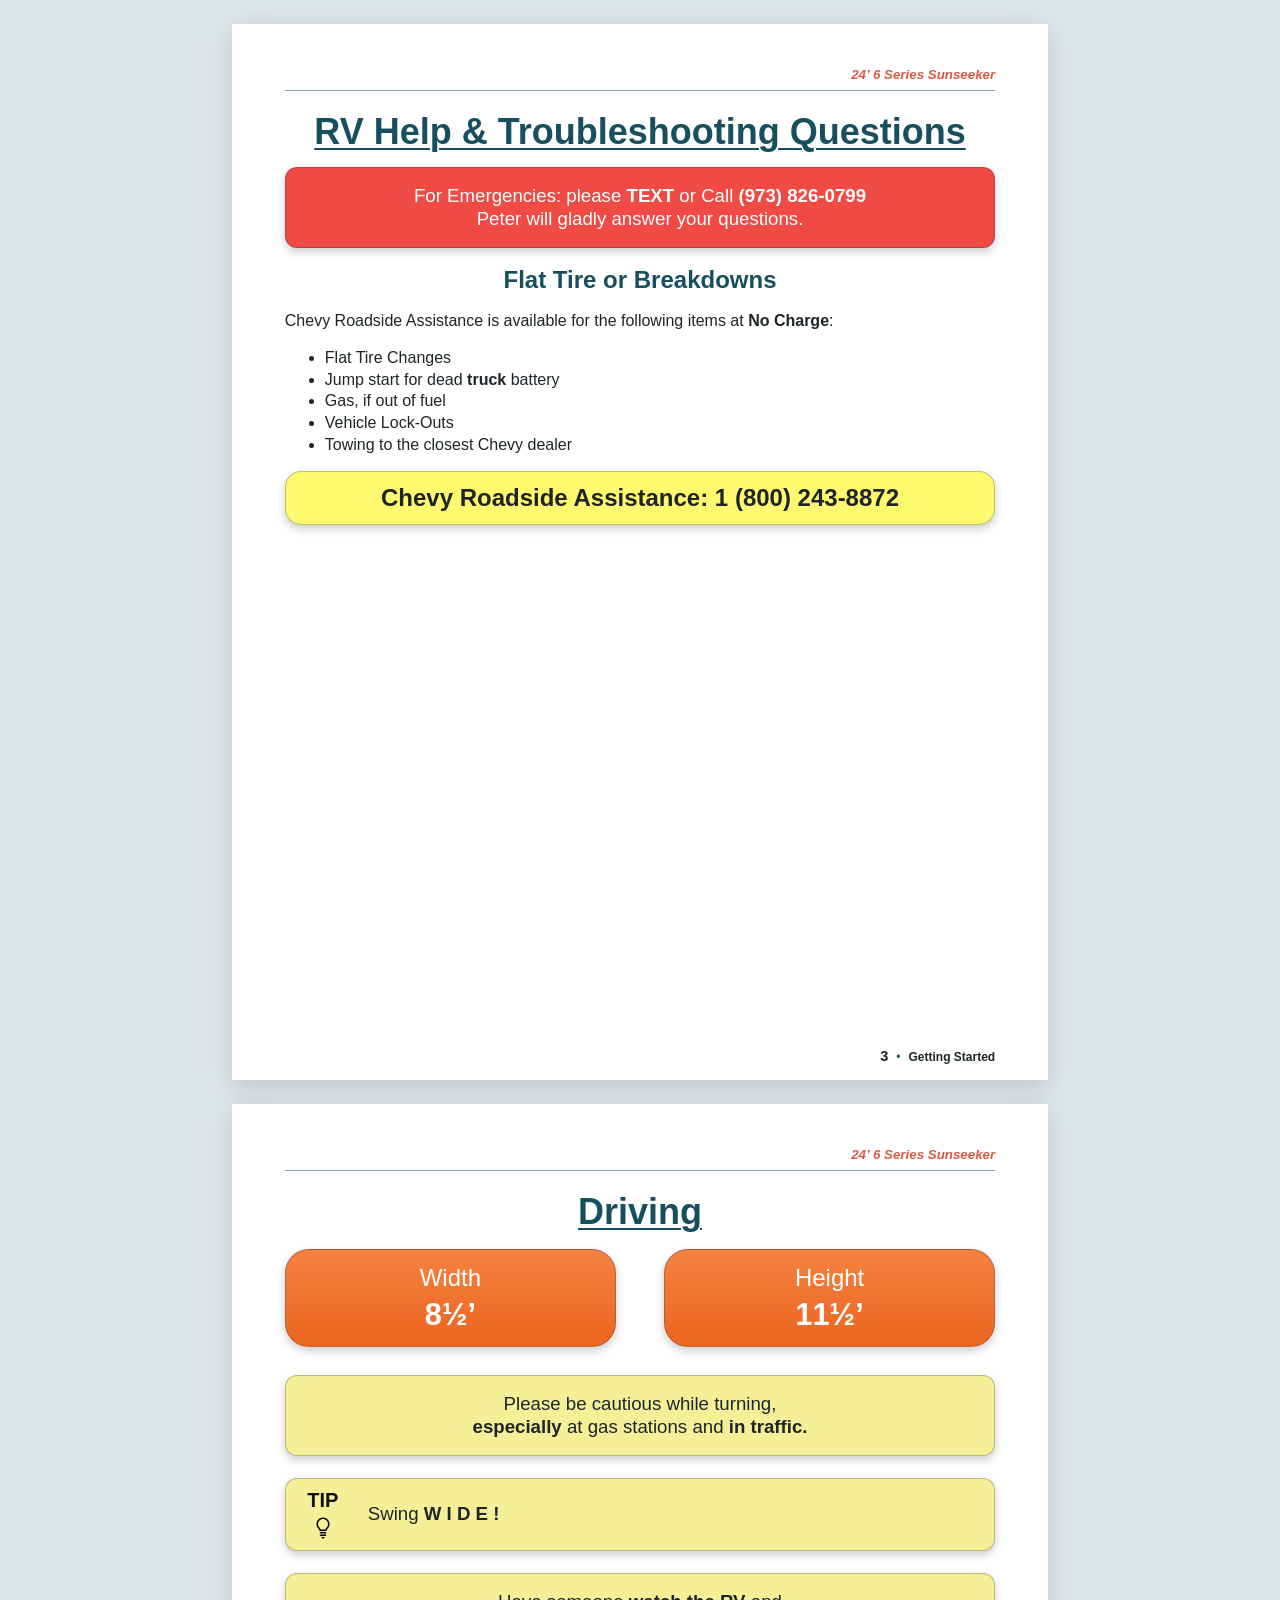
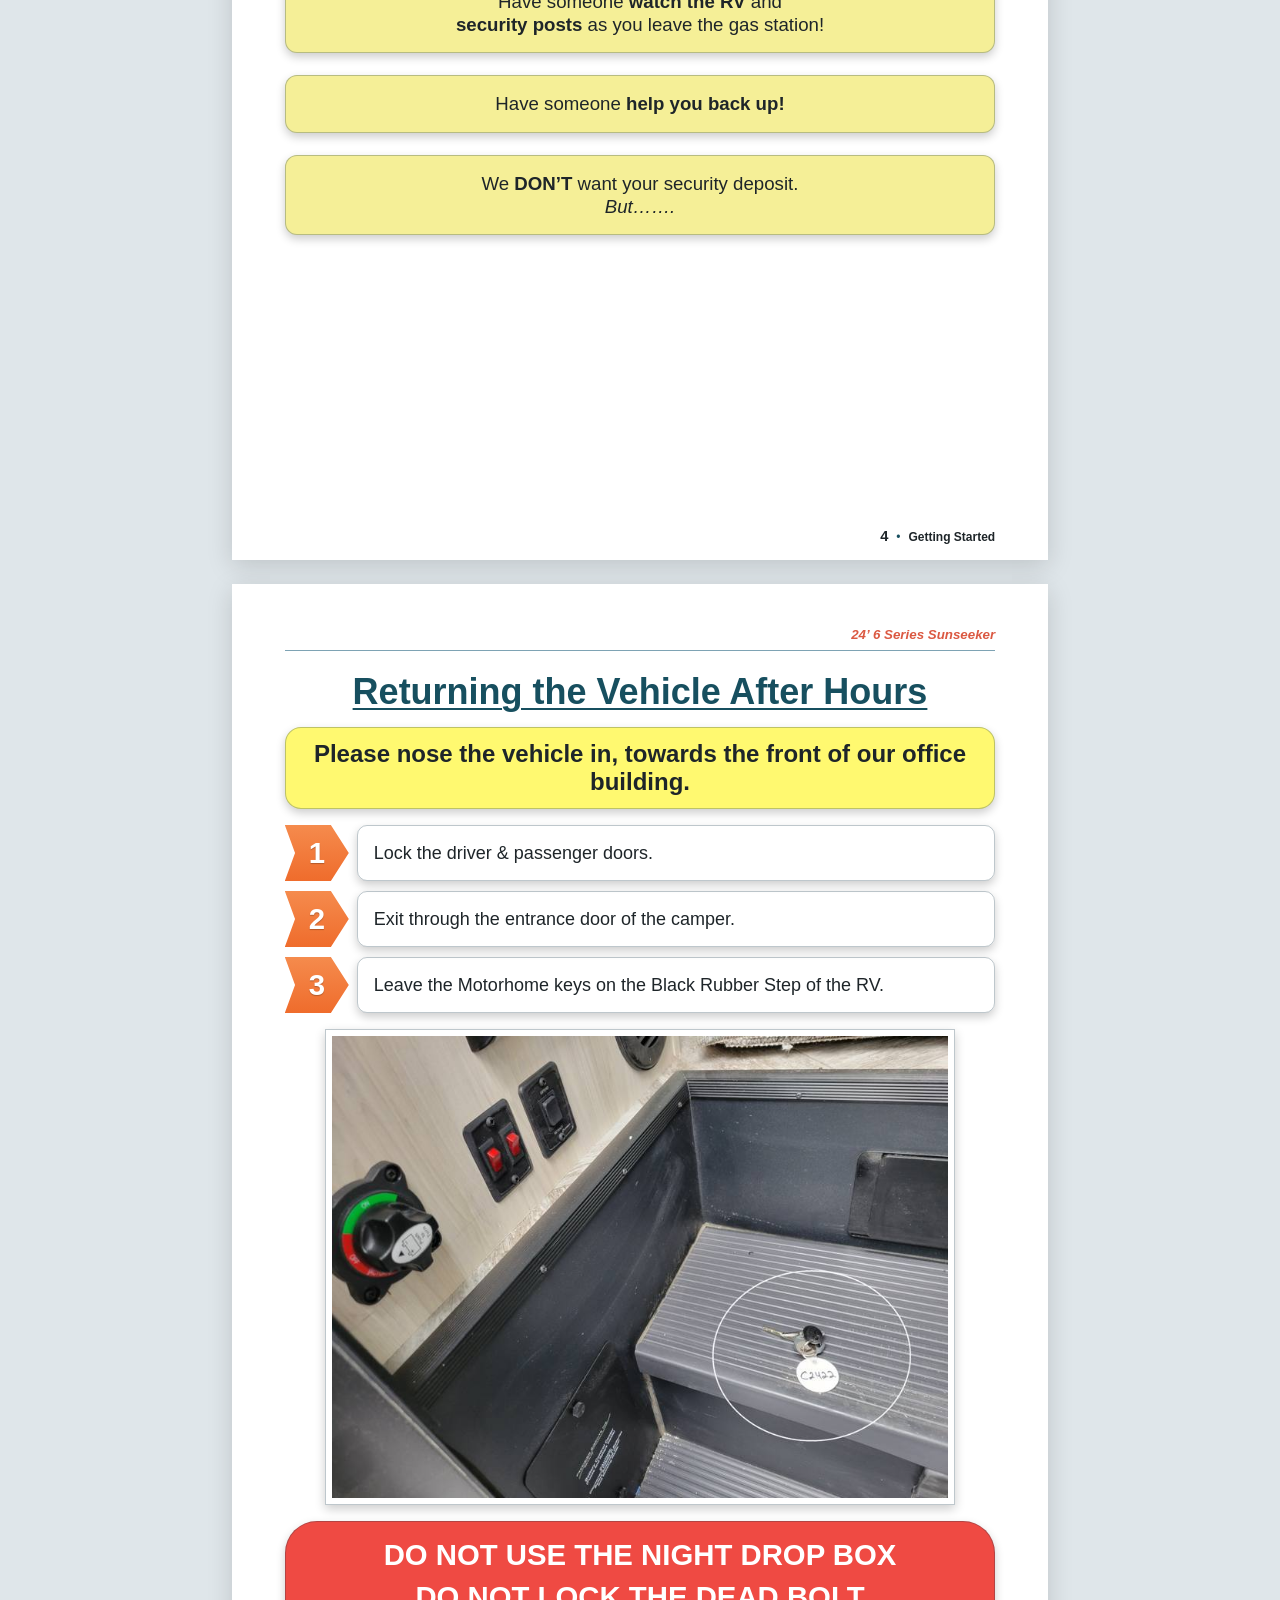
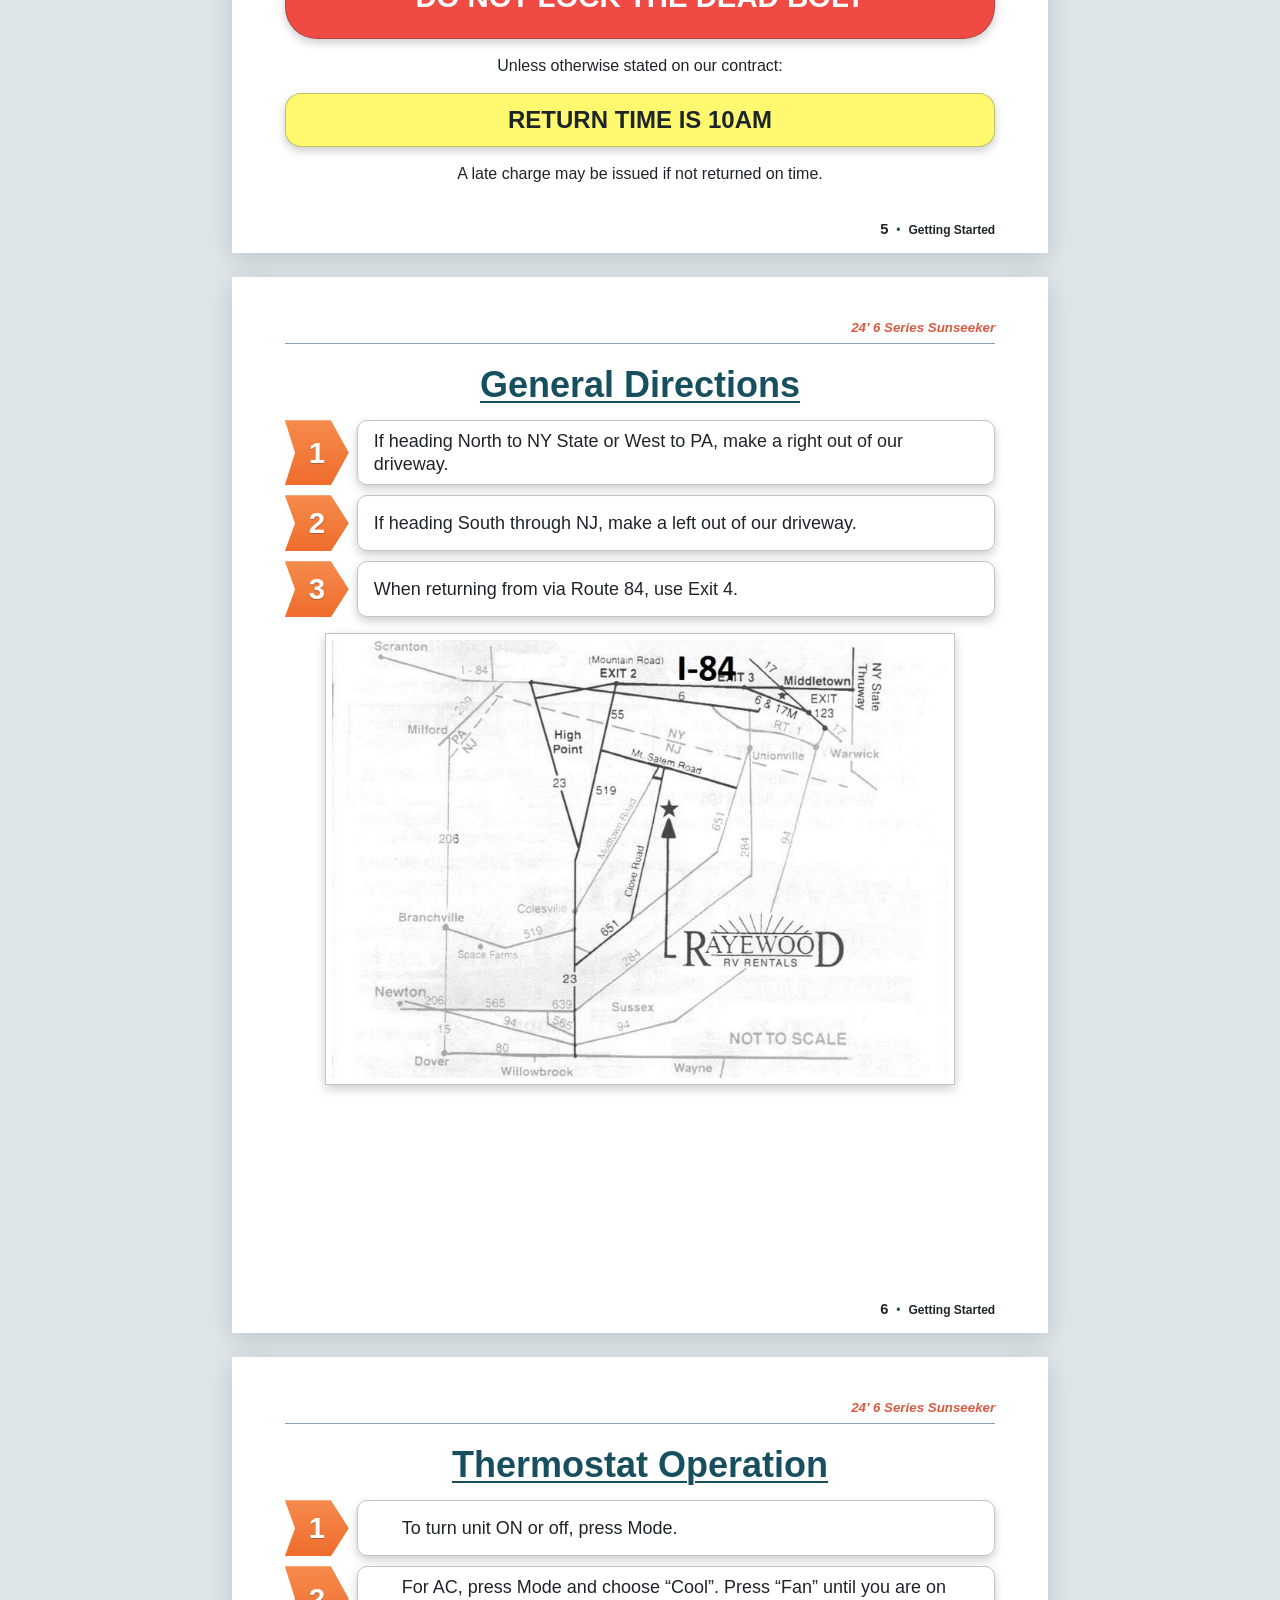
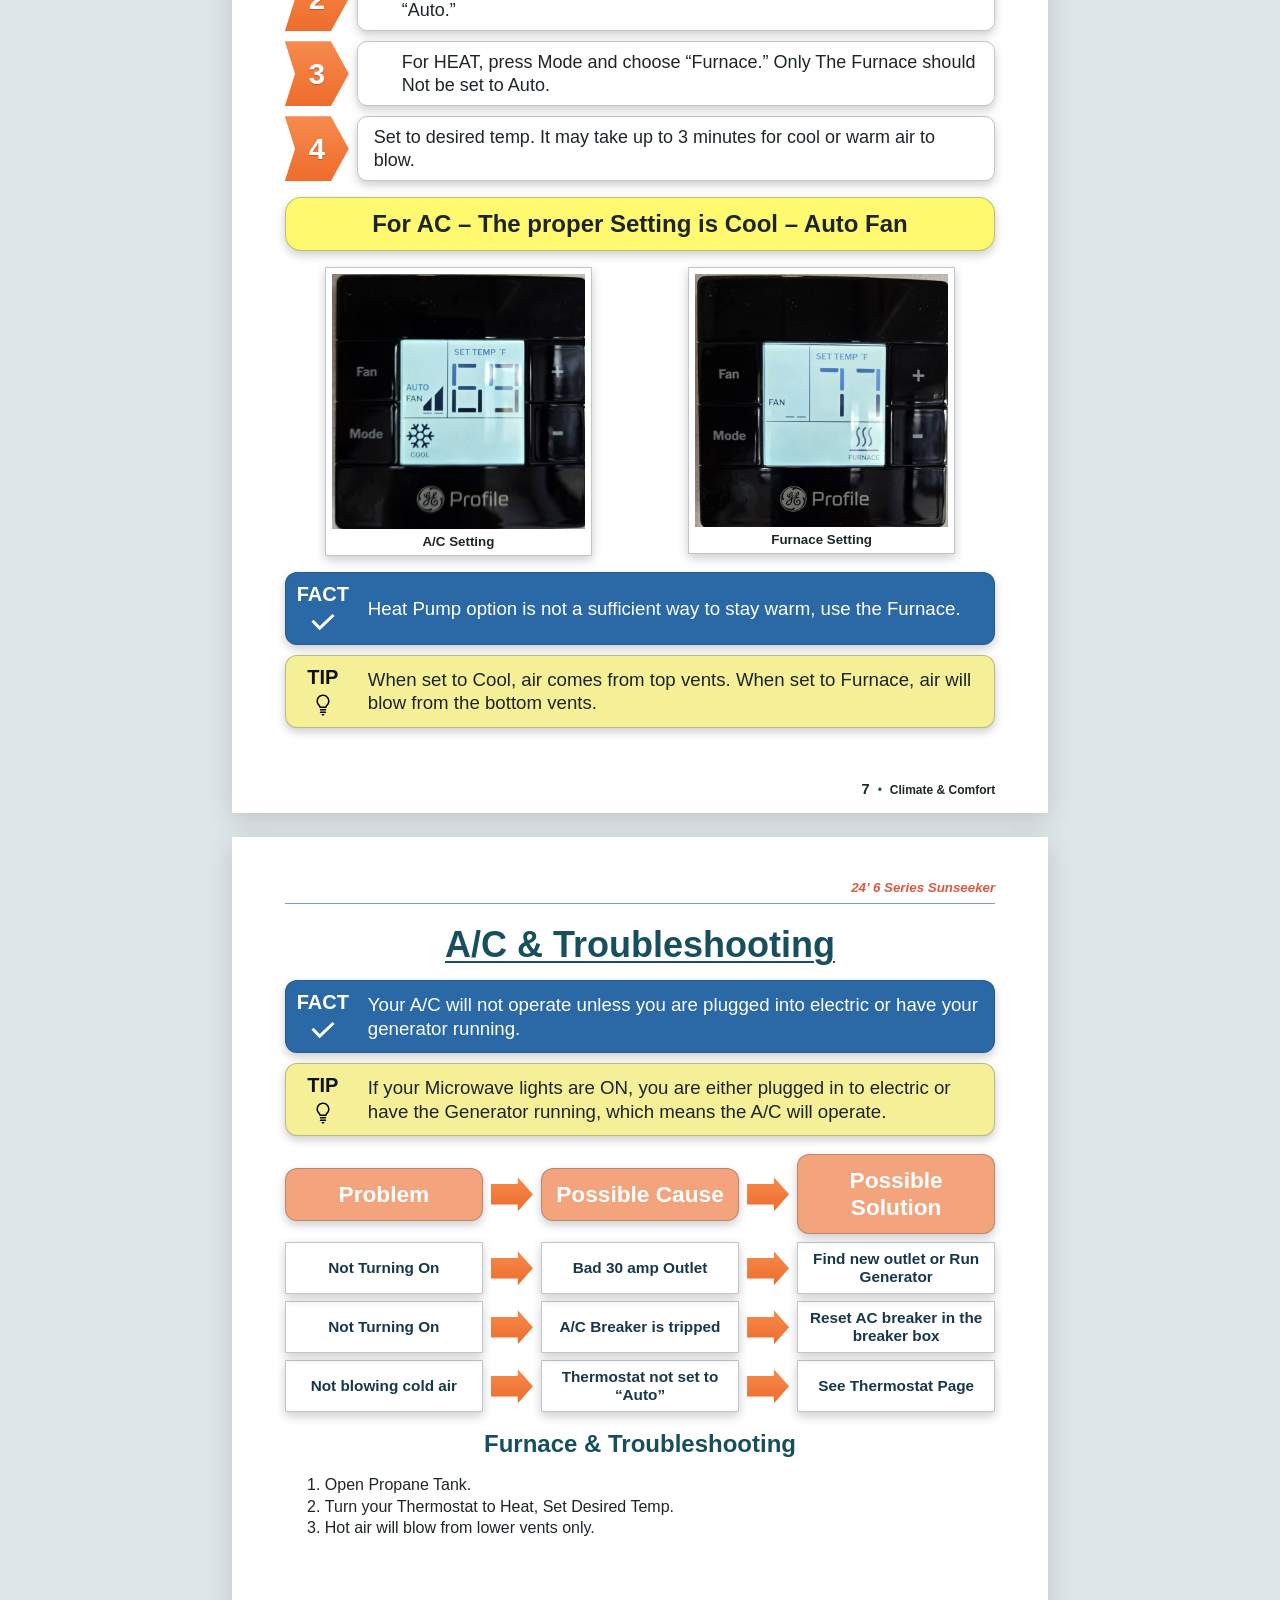
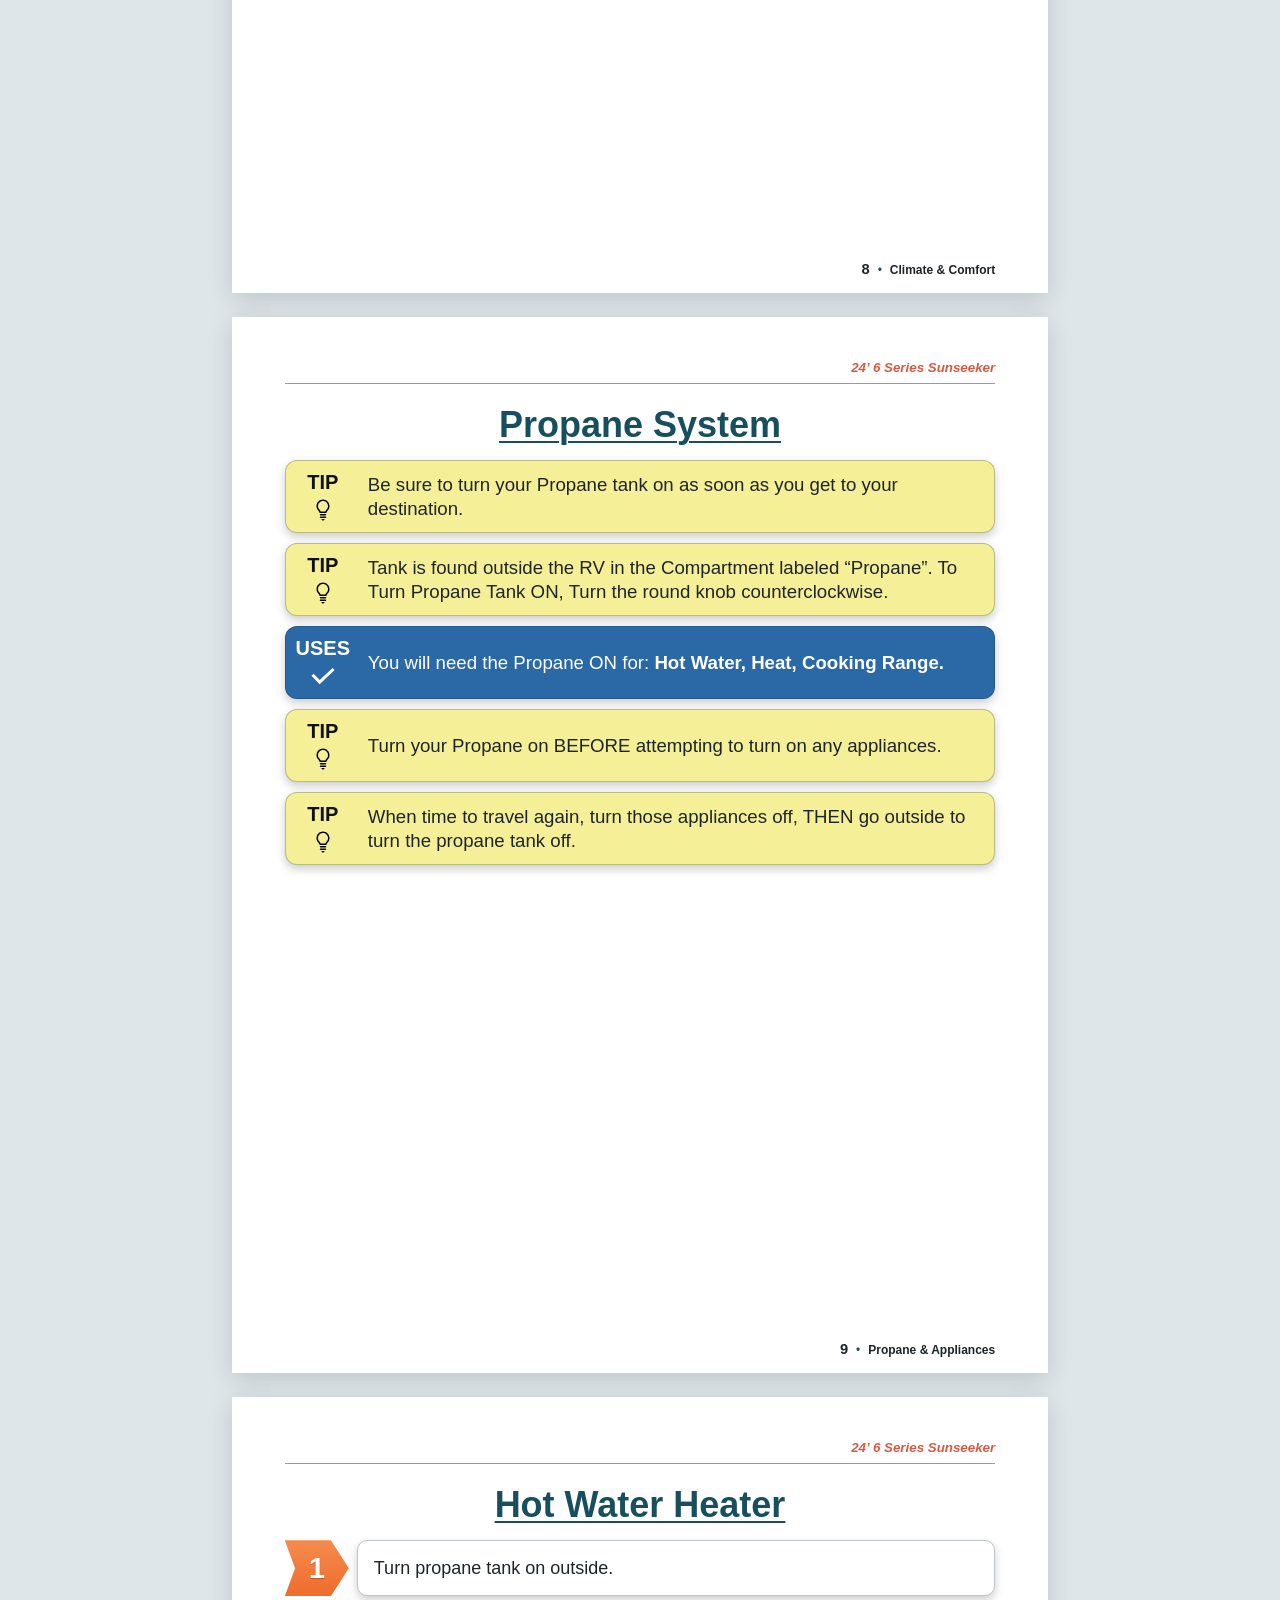
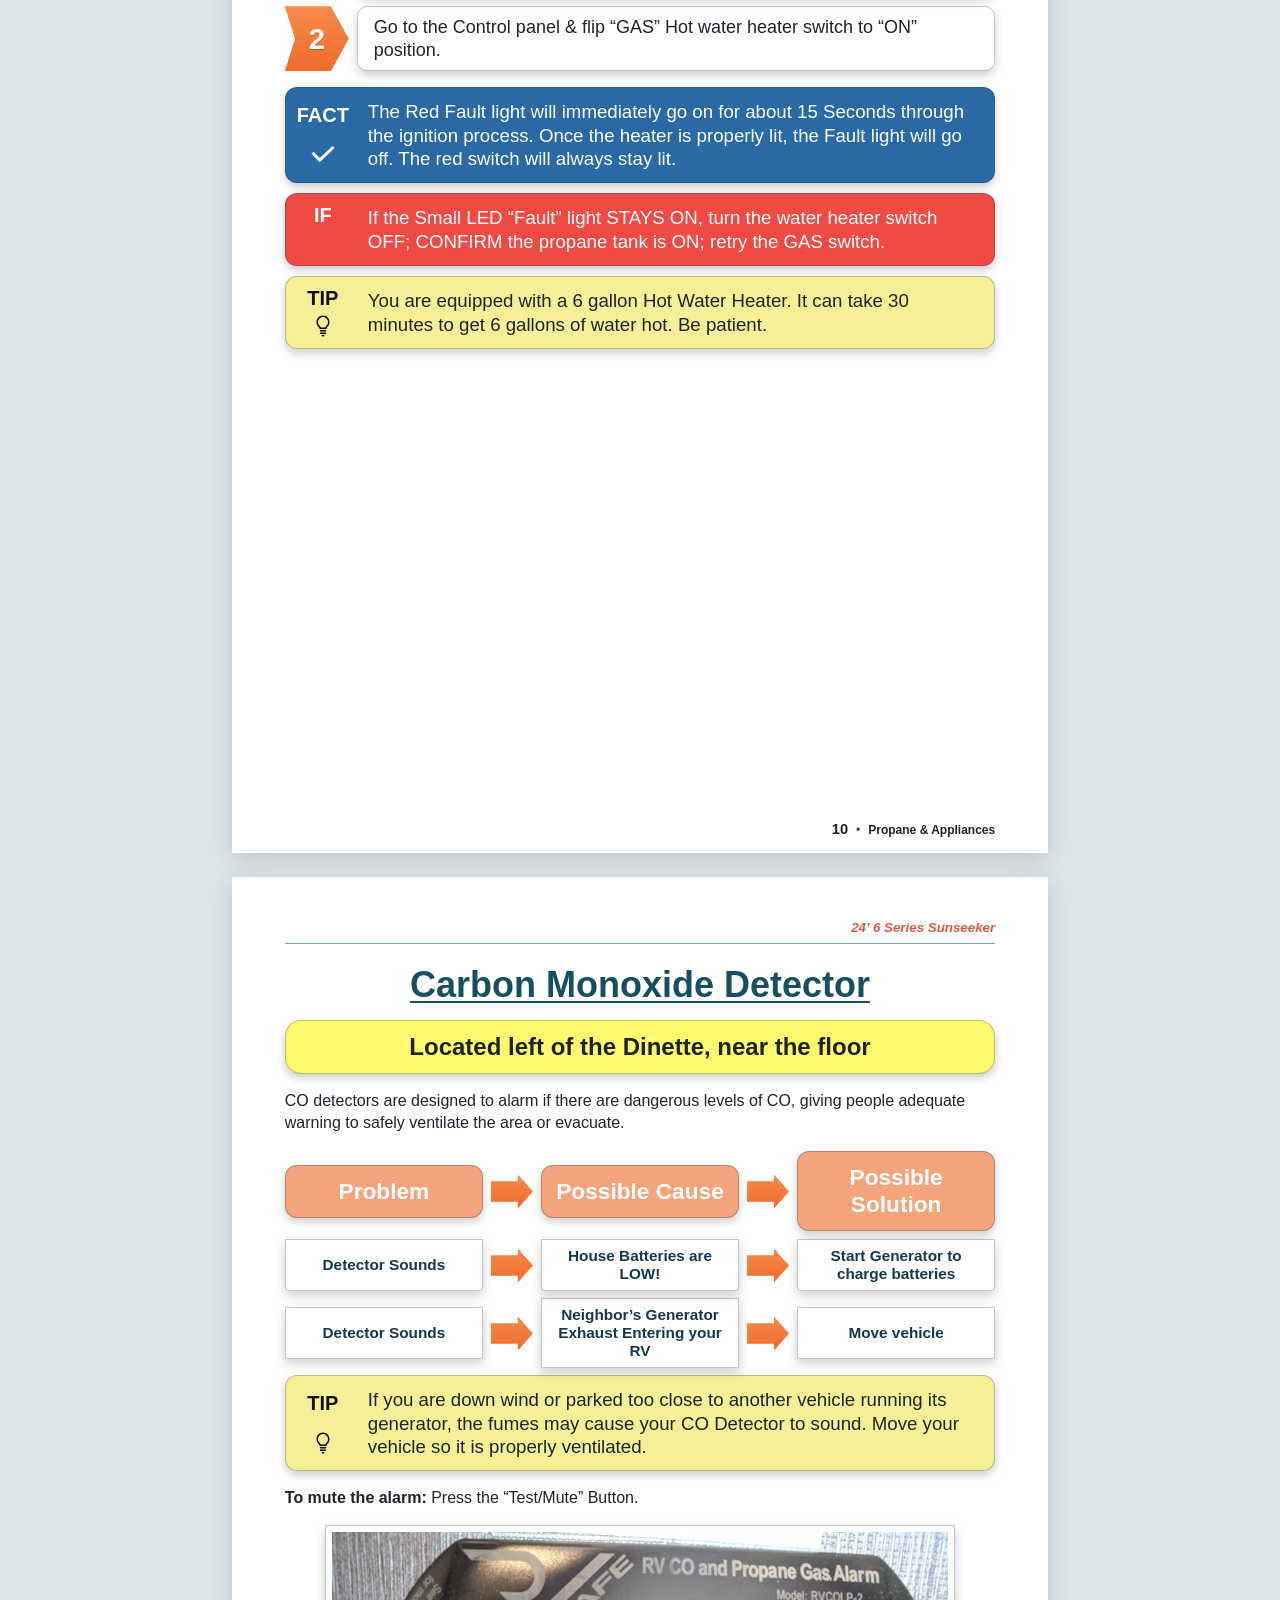
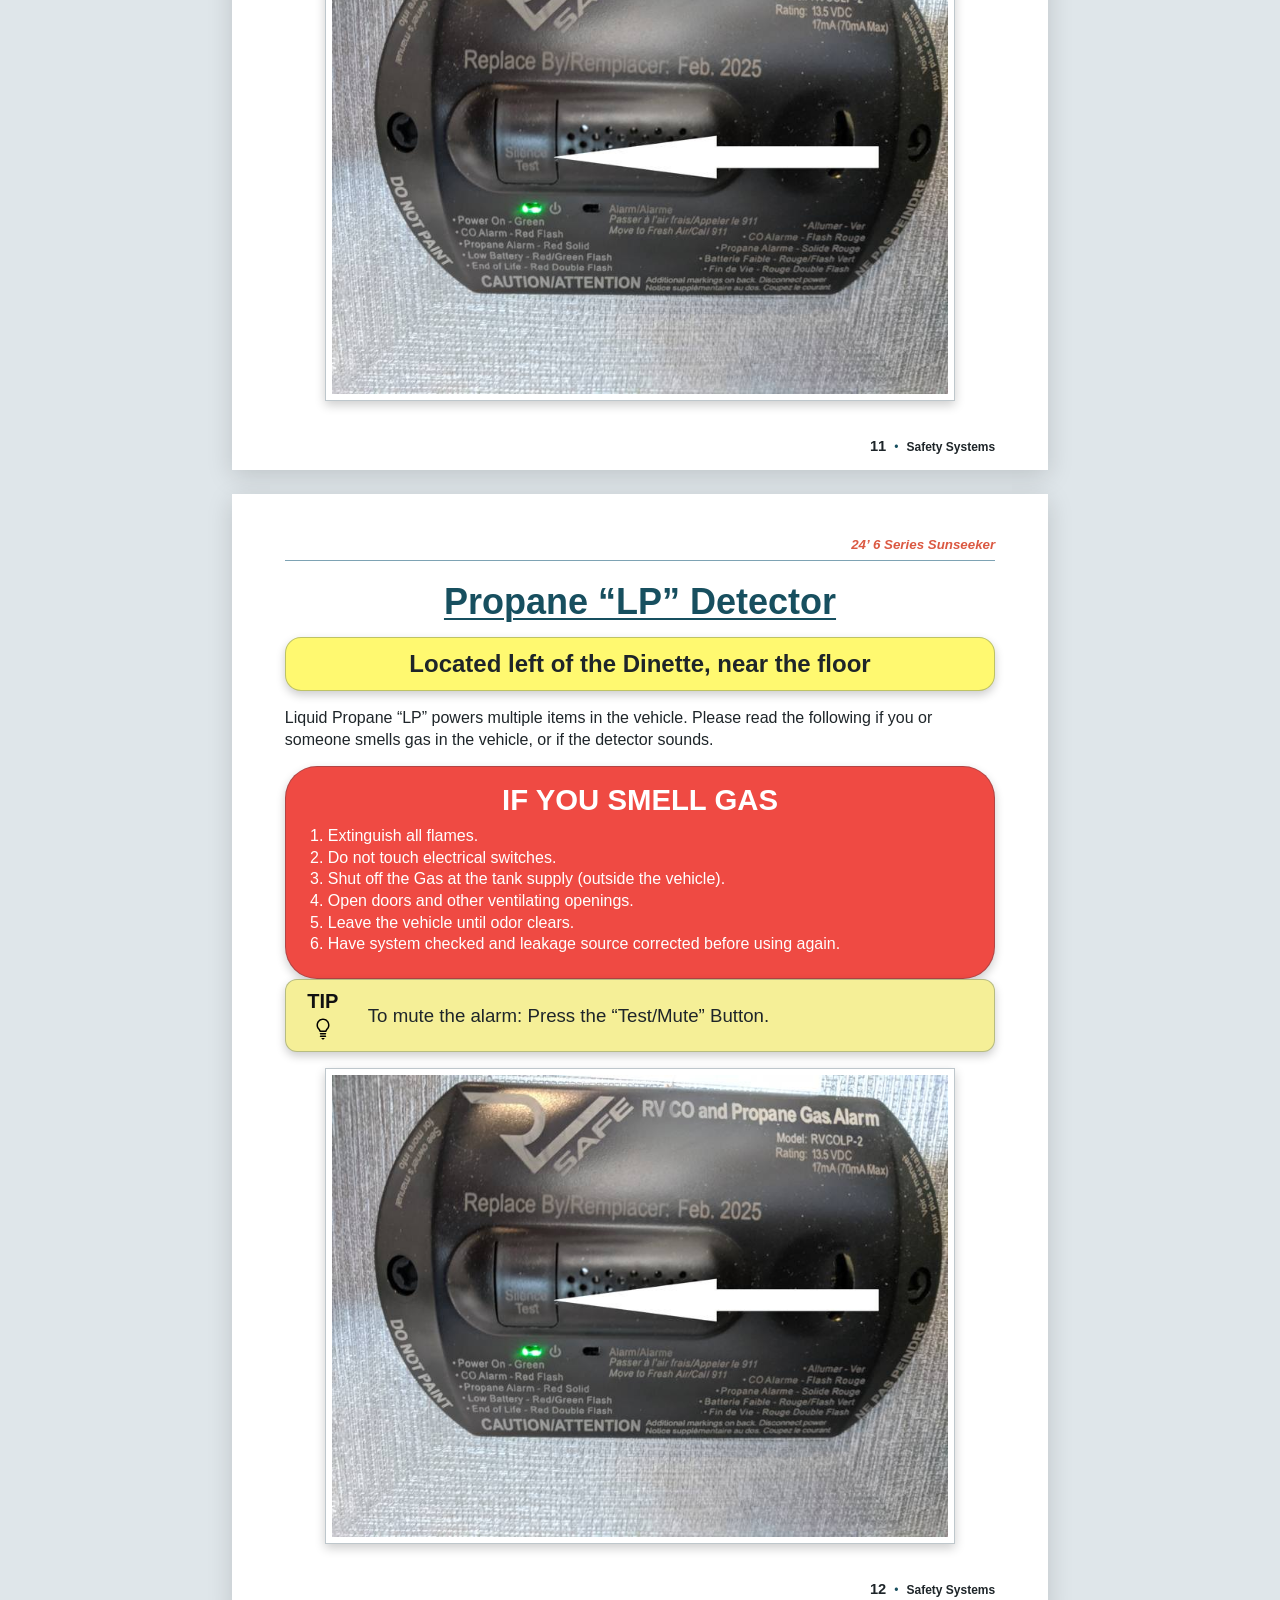
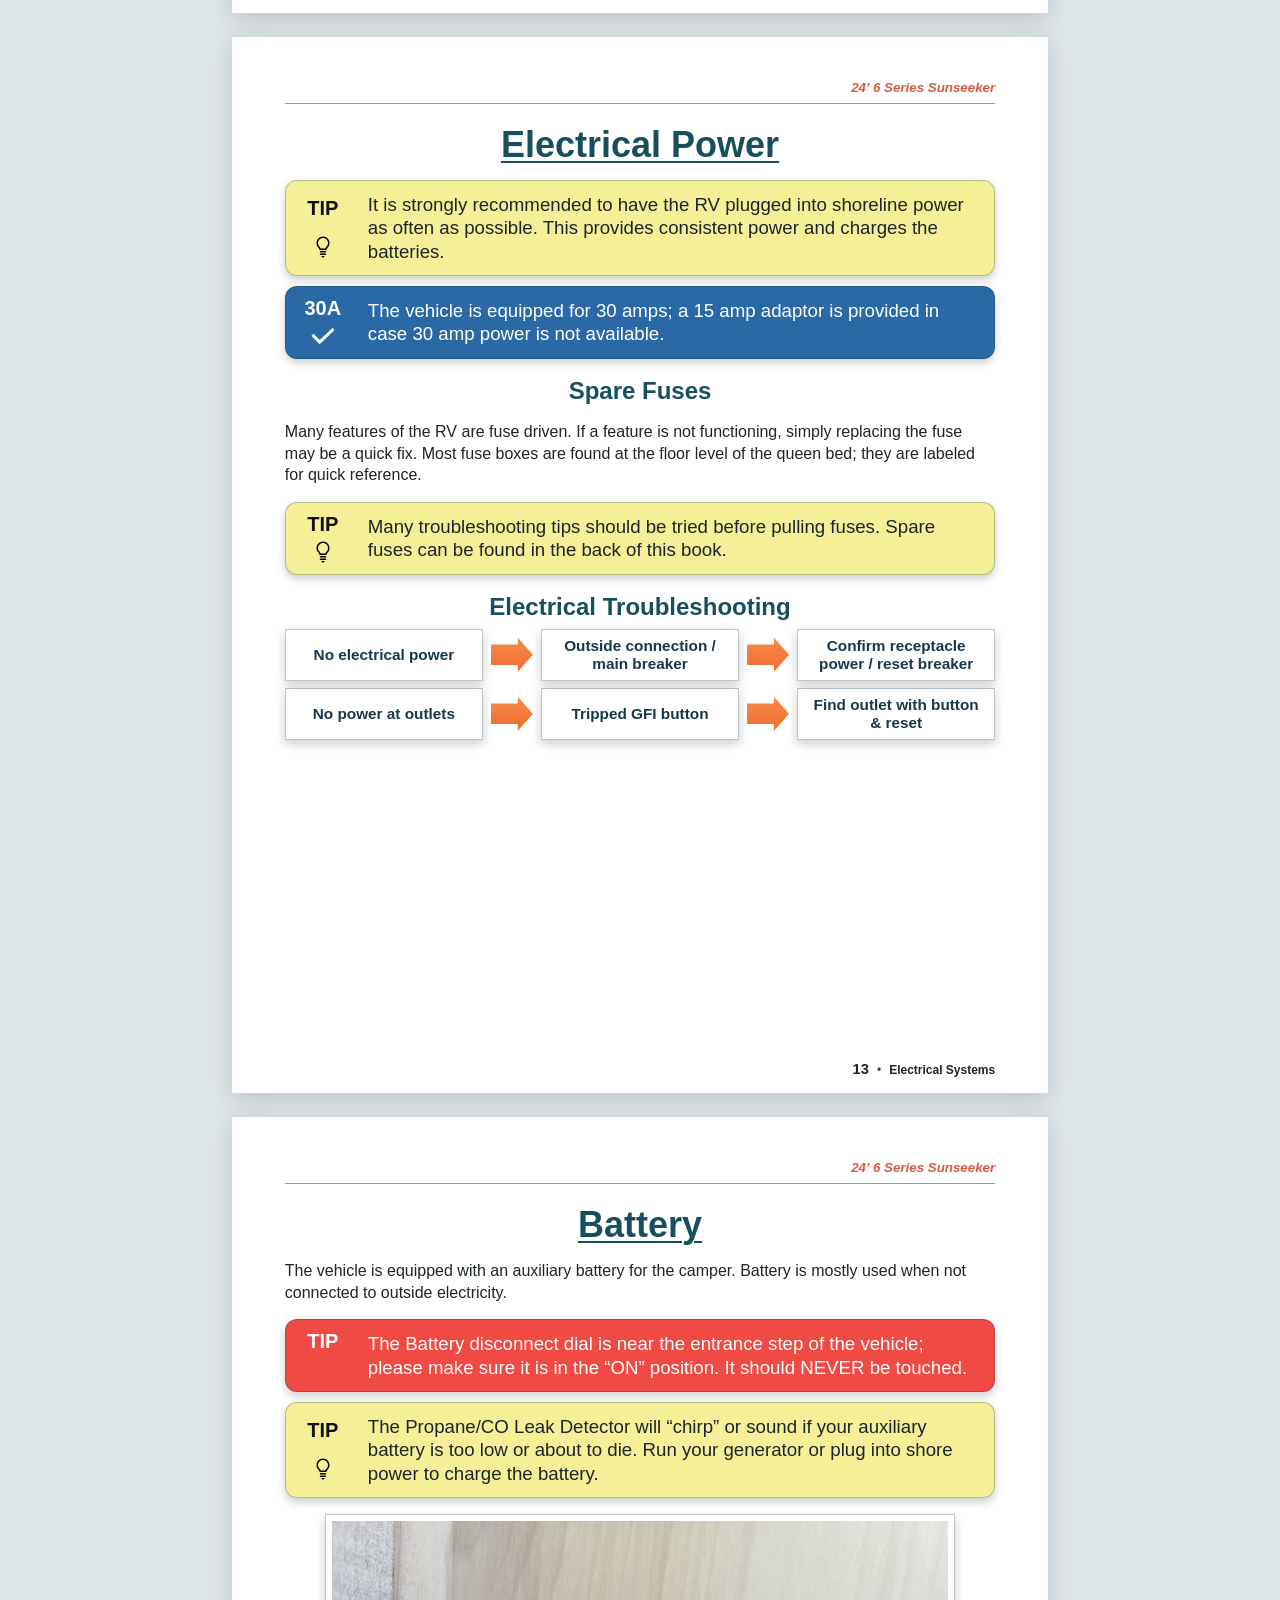
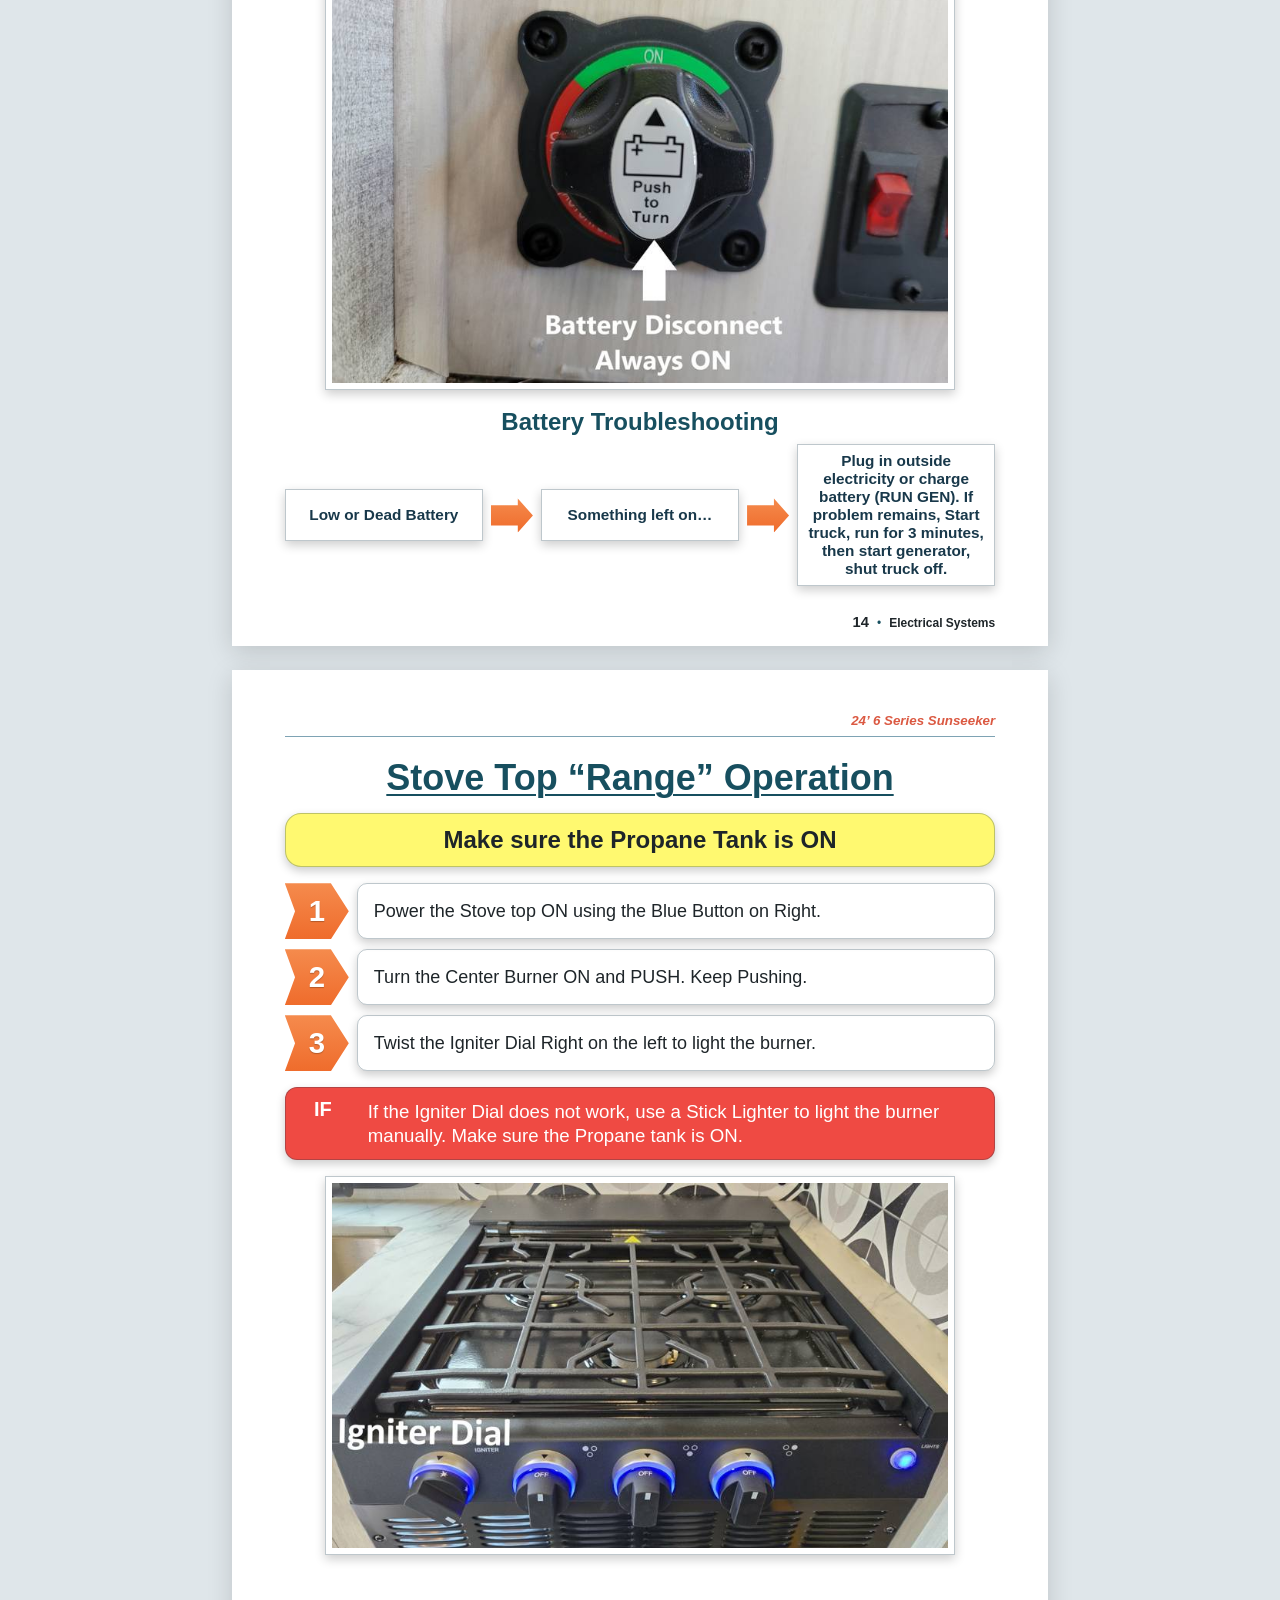
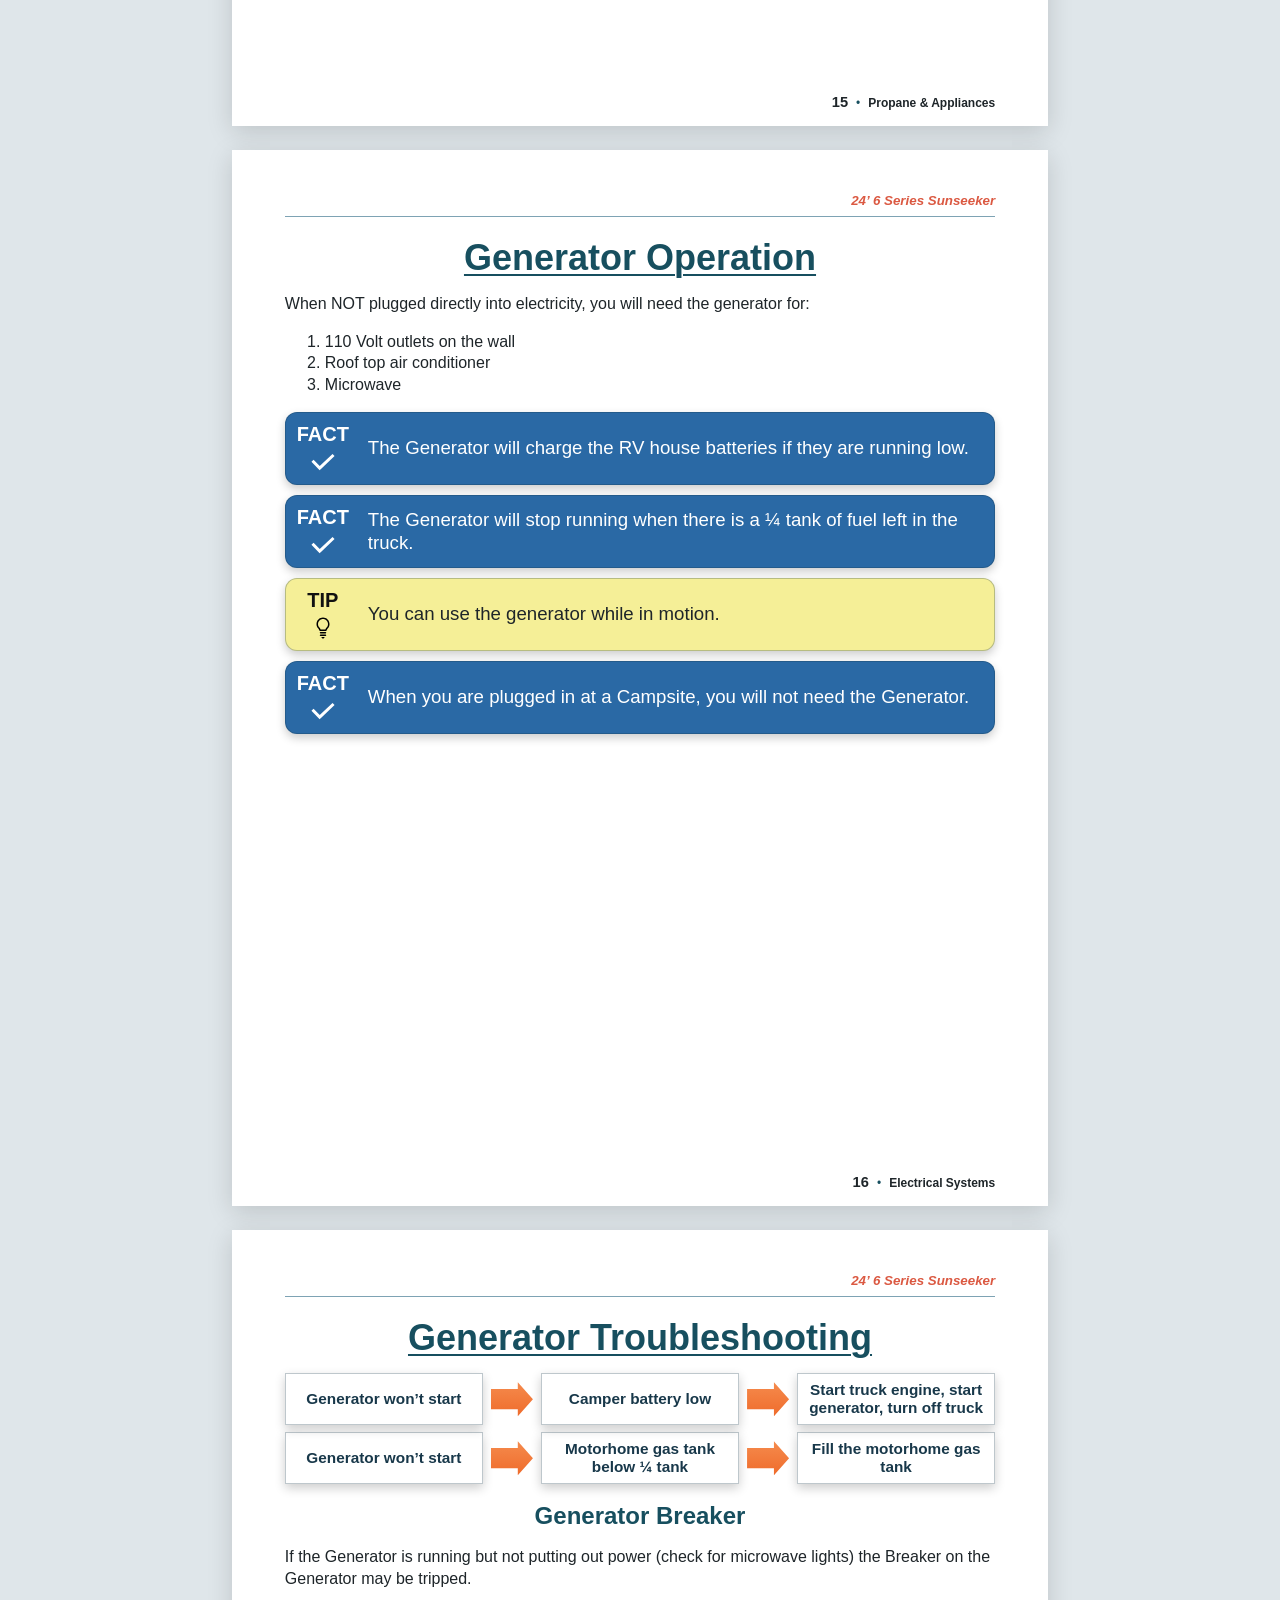
==== index.html @ 9e1f07eb "Rebuild Driving TIP callout" ====
<!doctype html><html lang="en"><head><meta charset="utf-8"><meta name="viewport" content="width=device-width,initial-scale=1"><title>24’ 6 Series Sunseeker | 84RV Rentals</title><link rel="stylesheet" href="css/tokens.css"><link rel="stylesheet" href="css/layout.css"><link rel="stylesheet" href="css/components.css"><link rel="stylesheet" href="css/print.css"></head><body><main class="manual"><section class="page">
  <header class="page-header">24’ 6 Series Sunseeker</header>
  <h1 class="section-title">RV Help &amp; Troubleshooting Questions</h1>
  <div class="callout important unlabeled">
    <div class="callout-body">For Emergencies: please <strong>TEXT</strong> or Call <strong>(973) 826-0799</strong>
      <br>Peter will gladly answer your questions.</div>
  </div>
  <h2>Flat Tire or Breakdowns</h2>
  <p>Chevy Roadside Assistance is available for the following items at <strong>No Charge</strong>:</p>
  <ul>
    <li>Flat Tire Changes</li>
    <li>Jump start for dead <strong>truck</strong> battery</li>
    <li>Gas, if out of fuel</li>
    <li>Vehicle Lock-Outs</li>
    <li>Towing to the closest Chevy dealer</li>
  </ul>
  <div class="highlight">Chevy Roadside Assistance: 1 (800) 243-8872</div>
  <footer class="page-footer"><span class="page-number">3</span><span class="footer-separator">•</span><span class="section-name">Getting Started</span></footer>
</section>

<section class="page">
  <header class="page-header">24’ 6 Series Sunseeker</header>
  <h1 class="section-title">Driving</h1>

  <div class="spec-grid">
    <div class="spec-card">
      <span class="label">Width</span>
      <span class="value">8½’</span>
    </div>
    <div class="spec-card">
      <span class="label">Height</span>
      <span class="value">11½’</span>
    </div>
  </div>

  <div class="stack">
    <div class="callout tip unlabeled">
      <div class="callout-body">Please be cautious while turning,<br><strong>especially</strong> at gas stations and <strong>in traffic.</strong></div>
    </div>

    <div class="callout tip">
      <div class="callout-label">TIP</div>
      <div class="callout-body">Swing <strong>W I D E !</strong></div>
    </div>

    <div class="callout tip unlabeled">
      <div class="callout-body">Have someone <strong>watch the RV</strong> and<br><strong>security posts</strong> as you leave the gas station!</div>
    </div>

    <div class="callout tip unlabeled">
      <div class="callout-body">Have someone <strong>help you back up!</strong></div>
    </div>

    <div class="callout tip unlabeled">
      <div class="callout-body">We <strong>DON’T</strong> want your security deposit.<br><em>But…….</em></div>
    </div>
  </div>

  <footer class="page-footer"><span class="page-number">4</span><span class="footer-separator">•</span><span class="section-name">Getting Started</span></footer>
</section>

<section class="page">
  <header class="page-header">24’ 6 Series Sunseeker</header>
  <h1 class="section-title">Returning the Vehicle After Hours</h1>
  <div class="highlight">Please nose the vehicle in, towards the front of our office building.</div>
  <div class="procedure">
    <div class="step">
      <div class="step-number">1</div>
      <div class="step-body">Lock the driver &amp; passenger doors.</div>
    </div>
    <div class="step">
      <div class="step-number">2</div>
      <div class="step-body">Exit through the entrance door of the camper.</div>
    </div>
    <div class="step">
      <div class="step-number">3</div>
      <div class="step-body">Leave the Motorhome keys on the Black Rubber Step of the RV.</div>
    </div>
  </div>
  <figure class="photo-frame">
    <img src="assets/images/sunseeker-24/after-hours-step.jpg" alt="Black rubber RV entrance step where motorhome keys are left">
  </figure>
  <div class="warning-panel">
    <h3>DO NOT USE THE NIGHT DROP BOX</h3>
    <h3>DO NOT LOCK THE DEAD BOLT</h3>
  </div>
  <p class="center">Unless otherwise stated on our contract:</p>
  <div class="highlight">RETURN TIME IS 10AM</div>
  <p class="center">A late charge may be issued if not returned on time.</p>
  <footer class="page-footer"><span class="page-number">5</span><span class="footer-separator">•</span><span class="section-name">Getting Started</span></footer>
</section>

<section class="page">
  <header class="page-header">24’ 6 Series Sunseeker</header>
  <h1 class="section-title">General Directions</h1>
  <div class="procedure">
    <div class="step">
      <div class="step-number">1</div>
      <div class="step-body">If heading North to NY State or West to PA, make a right out of our driveway.</div>
    </div>
    <div class="step">
      <div class="step-number">2</div>
      <div class="step-body">If heading South through NJ, make a left out of our driveway.</div>
    </div>
    <div class="step">
      <div class="step-number">3</div>
      <div class="step-body">When returning from via Route 84, use Exit 4.</div>
    </div>
  </div>
  <figure class="photo-frame">
    <img src="assets/images/sunseeker-24/route-map.jpg" alt="Route map showing Rayewood RV Rentals and nearby roads">
  </figure>
  <footer class="page-footer"><span class="page-number">6</span><span class="footer-separator">•</span><span class="section-name">Getting Started</span></footer>
</section>

<section class="page">
  <header class="page-header">24’ 6 Series Sunseeker</header>
  <h1 class="section-title">Thermostat Operation</h1>
  <div class="procedure">
    <div class="step">
      <div class="step-number">1</div>
      <div class="step-body with-icon"><img class="context-icon" src="assets/icons/power.svg" alt="">To turn unit ON or off, press Mode.</div>
    </div>
    <div class="step">
      <div class="step-number">2</div>
      <div class="step-body with-icon"><img class="context-icon" src="assets/icons/snowflake.svg" alt="">For AC, press Mode and choose “Cool”. Press “Fan” until you are on “Auto.”</div>
    </div>
    <div class="step">
      <div class="step-number">3</div>
      <div class="step-body with-icon"><img class="context-icon" src="assets/icons/flame.svg" alt="">For HEAT, press Mode and choose “Furnace.” Only The Furnace should Not be set to Auto.</div>
    </div>
    <div class="step">
      <div class="step-number">4</div>
      <div class="step-body">Set to desired temp. It may take up to 3 minutes for cool or warm air to blow.</div>
    </div>
  </div>
  <div class="highlight">For AC – The proper Setting is Cool – Auto Fan</div>
  <div class="figure-grid">
    <figure class="photo-frame">
      <img src="assets/images/sunseeker-24/thermostat-ac.jpg" alt="Thermostat showing air conditioning setting">
      <figcaption class="photo-caption">A/C Setting</figcaption>
    </figure>
    <figure class="photo-frame">
      <img src="assets/images/sunseeker-24/thermostat-furnace.jpg" alt="Thermostat showing furnace setting">
      <figcaption class="photo-caption">Furnace Setting</figcaption>
    </figure>
  </div>
  <div class="callout fact">
    <div class="callout-label">FACT</div>
    <div class="callout-body">Heat Pump option is not a sufficient way to stay warm, use the Furnace.</div>
  </div>
  <div class="callout tip">
    <div class="callout-label">TIP</div>
    <div class="callout-body">When set to Cool, air comes from top vents. When set to Furnace, air will blow from the bottom vents.</div>
  </div>
  <footer class="page-footer"><span class="page-number">7</span><span class="footer-separator">•</span><span class="section-name">Climate & Comfort</span></footer>
</section>

<section class="page">
  <header class="page-header">24’ 6 Series Sunseeker</header>
  <h1 class="section-title">A/C &amp; Troubleshooting</h1>
  <div class="callout fact">
    <div class="callout-label">FACT</div>
    <div class="callout-body">Your A/C will not operate unless you are plugged into electric or have your generator running.</div>
  </div>
  <div class="callout tip">
    <div class="callout-label">TIP</div>
    <div class="callout-body">If your Microwave lights are ON, you are either plugged in to electric or have the Generator running, which means the A/C will operate.</div>
  </div>
  <div class="troubleshooting">
    <div class="troubleshooting-head">
      <div class="cell">Problem</div>
      <div class="arrow">
      </div>
      <div class="cell">Possible Cause</div>
      <div class="arrow">
      </div>
      <div class="cell">Possible Solution</div>
    </div>
    <div class="troubleshooting-row">
      <div class="cell">Not Turning On</div>
      <div class="arrow">
      </div>
      <div class="cell">Bad 30 amp Outlet</div>
      <div class="arrow">
      </div>
      <div class="cell">Find new outlet or Run Generator</div>
    </div>
    <div class="troubleshooting-row">
      <div class="cell">Not Turning On</div>
      <div class="arrow">
      </div>
      <div class="cell">A/C Breaker is tripped</div>
      <div class="arrow">
      </div>
      <div class="cell">Reset AC breaker in the breaker box</div>
    </div>
    <div class="troubleshooting-row">
      <div class="cell">Not blowing cold air</div>
      <div class="arrow">
      </div>
      <div class="cell">Thermostat not set to “Auto”</div>
      <div class="arrow">
      </div>
      <div class="cell">See Thermostat Page</div>
    </div>
  </div>
  <h2>Furnace &amp; Troubleshooting</h2>
  <ol>
    <li>Open Propane Tank.</li>
    <li>Turn your Thermostat to Heat, Set Desired Temp.</li>
    <li>Hot air will blow from lower vents only.</li>
  </ol>
  <footer class="page-footer"><span class="page-number">8</span><span class="footer-separator">•</span><span class="section-name">Climate & Comfort</span></footer>
</section>

<section class="page">
  <header class="page-header">24’ 6 Series Sunseeker</header>
  <h1 class="section-title">Propane System</h1>
  <div class="callout tip">
    <div class="callout-label">TIP</div>
    <div class="callout-body">Be sure to turn your Propane tank on as soon as you get to your destination.</div>
  </div>
  <div class="callout tip">
    <div class="callout-label">TIP</div>
    <div class="callout-body">Tank is found outside the RV in the Compartment labeled “Propane”. To Turn Propane Tank ON, Turn the round knob counterclockwise.</div>
  </div>
  <div class="callout fact">
    <div class="callout-label">USES</div>
    <div class="callout-body">You will need the Propane ON for: <strong>Hot Water, Heat, Cooking Range.</strong>
    </div>
  </div>
  <div class="callout tip">
    <div class="callout-label">TIP</div>
    <div class="callout-body">Turn your Propane on BEFORE attempting to turn on any appliances.</div>
  </div>
  <div class="callout tip">
    <div class="callout-label">TIP</div>
    <div class="callout-body">When time to travel again, turn those appliances off, THEN go outside to turn the propane tank off.</div>
  </div>
  <footer class="page-footer"><span class="page-number">9</span><span class="footer-separator">•</span><span class="section-name">Propane & Appliances</span></footer>
</section>

<section class="page">
  <header class="page-header">24’ 6 Series Sunseeker</header>
  <h1 class="section-title">Hot Water Heater</h1>
  <div class="procedure">
    <div class="step">
      <div class="step-number">1</div>
      <div class="step-body">Turn propane tank on outside.</div>
    </div>
    <div class="step">
      <div class="step-number">2</div>
      <div class="step-body">Go to the Control panel &amp; flip “GAS” Hot water heater switch to “ON” position.</div>
    </div>
  </div>
  <div class="callout fact">
    <div class="callout-label">FACT</div>
    <div class="callout-body">The Red Fault light will immediately go on for about 15 Seconds through the ignition process. Once the heater is properly lit, the Fault light will go off. The red switch will always stay lit.</div>
  </div>
  <div class="callout warning">
    <div class="callout-label">IF</div>
    <div class="callout-body">If the Small LED “Fault” light STAYS ON, turn the water heater switch OFF; CONFIRM the propane tank is ON; retry the GAS switch.</div>
  </div>
  <div class="callout tip">
    <div class="callout-label">TIP</div>
    <div class="callout-body">You are equipped with a 6 gallon Hot Water Heater. It can take 30 minutes to get 6 gallons of water hot. Be patient.</div>
  </div>
  <footer class="page-footer"><span class="page-number">10</span><span class="footer-separator">•</span><span class="section-name">Propane & Appliances</span></footer>
</section>

<section class="page">
  <header class="page-header">24’ 6 Series Sunseeker</header>
  <h1 class="section-title">Carbon Monoxide Detector</h1>
  <div class="highlight">Located left of the Dinette, near the floor</div>
  <p>CO detectors are designed to alarm if there are dangerous levels of CO, giving people adequate warning to safely ventilate the area or evacuate.</p>
  <div class="troubleshooting">
    <div class="troubleshooting-head">
      <div class="cell">Problem</div>
      <div class="arrow">
      </div>
      <div class="cell">Possible Cause</div>
      <div class="arrow">
      </div>
      <div class="cell">Possible Solution</div>
    </div>
    <div class="troubleshooting-row">
      <div class="cell">Detector Sounds</div>
      <div class="arrow">
      </div>
      <div class="cell">House Batteries are LOW!</div>
      <div class="arrow">
      </div>
      <div class="cell">Start Generator to charge batteries</div>
    </div>
    <div class="troubleshooting-row">
      <div class="cell">Detector Sounds</div>
      <div class="arrow">
      </div>
      <div class="cell">Neighbor’s Generator Exhaust Entering your RV</div>
      <div class="arrow">
      </div>
      <div class="cell">Move vehicle</div>
    </div>
  </div>
  <div class="callout tip">
    <div class="callout-label">TIP</div>
    <div class="callout-body">If you are down wind or parked too close to another vehicle running its generator, the fumes may cause your CO Detector to sound. Move your vehicle so it is properly ventilated.</div>
  </div>
  <p>
    <strong>To mute the alarm:</strong> Press the “Test/Mute” Button.</p>
  <figure class="photo-frame">
    <img src="assets/images/sunseeker-24/co-lp-detector.jpg" alt="Carbon monoxide and propane gas detector with Test Mute button indicated">
  </figure>
  <footer class="page-footer"><span class="page-number">11</span><span class="footer-separator">•</span><span class="section-name">Safety Systems</span></footer>
</section>

<section class="page">
  <header class="page-header">24’ 6 Series Sunseeker</header>
  <h1 class="section-title">Propane “LP” Detector</h1>
  <div class="highlight">Located left of the Dinette, near the floor</div>
  <p>Liquid Propane “LP” powers multiple items in the vehicle. Please read the following if you or someone smells gas in the vehicle, or if the detector sounds.</p>
  <div class="warning-panel">
    <h3>IF YOU SMELL GAS</h3>
    <ol>
      <li>Extinguish all flames.</li>
      <li>Do not touch electrical switches.</li>
      <li>Shut off the Gas at the tank supply (outside the vehicle).</li>
      <li>Open doors and other ventilating openings.</li>
      <li>Leave the vehicle until odor clears.</li>
      <li>Have system checked and leakage source corrected before using again.</li>
    </ol>
  </div>
  <div class="callout tip">
    <div class="callout-label">TIP</div>
    <div class="callout-body">To mute the alarm: Press the “Test/Mute” Button.</div>
  </div>
  <figure class="photo-frame">
    <img src="assets/images/sunseeker-24/co-lp-detector.jpg" alt="Propane and carbon monoxide detector with Test Mute button indicated">
  </figure>
  <footer class="page-footer"><span class="page-number">12</span><span class="footer-separator">•</span><span class="section-name">Safety Systems</span></footer>
</section>

<section class="page">
  <header class="page-header">24’ 6 Series Sunseeker</header>
  <h1 class="section-title">Electrical Power</h1>
  <div class="callout tip">
    <div class="callout-label">TIP</div>
    <div class="callout-body">It is strongly recommended to have the RV plugged into shoreline power as often as possible. This provides consistent power and charges the batteries.</div>
  </div>
  <div class="callout fact">
    <div class="callout-label">30A</div>
    <div class="callout-body">The vehicle is equipped for 30 amps; a 15 amp adaptor is provided in case 30 amp power is not available.</div>
  </div>
  <h2>Spare Fuses</h2>
  <p>Many features of the RV are fuse driven. If a feature is not functioning, simply replacing the fuse may be a quick fix. Most fuse boxes are found at the floor level of the queen bed; they are labeled for quick reference.</p>
  <div class="callout tip">
    <div class="callout-label">TIP</div>
    <div class="callout-body">Many troubleshooting tips should be tried before pulling fuses. Spare fuses can be found in the back of this book.</div>
  </div>
  <h2>Electrical Troubleshooting</h2>
  <div class="troubleshooting-row">
    <div class="cell">No electrical power</div>
    <div class="arrow">
    </div>
    <div class="cell">Outside connection / main breaker</div>
    <div class="arrow">
    </div>
    <div class="cell">Confirm receptacle power / reset breaker</div>
  </div>
  <div class="troubleshooting-row">
    <div class="cell">No power at outlets</div>
    <div class="arrow">
    </div>
    <div class="cell">Tripped GFI button</div>
    <div class="arrow">
    </div>
    <div class="cell">Find outlet with button &amp; reset</div>
  </div>
  <footer class="page-footer"><span class="page-number">13</span><span class="footer-separator">•</span><span class="section-name">Electrical Systems</span></footer>
</section>

<section class="page">
  <header class="page-header">24’ 6 Series Sunseeker</header>
  <h1 class="section-title">Battery</h1>
  <p>The vehicle is equipped with an auxiliary battery for the camper. Battery is mostly used when not connected to outside electricity.</p>
  <div class="callout warning">
    <div class="callout-label">TIP</div>
    <div class="callout-body">The Battery disconnect dial is near the entrance step of the vehicle; please make sure it is in the “ON” position. It should NEVER be touched.</div>
  </div>
  <div class="callout tip">
    <div class="callout-label">TIP</div>
    <div class="callout-body">The Propane/CO Leak Detector will “chirp” or sound if your auxiliary battery is too low or about to die. Run your generator or plug into shore power to charge the battery.</div>
  </div>
  <figure class="photo-frame">
    <img src="assets/images/sunseeker-24/battery-disconnect.jpg" alt="Battery disconnect switch labeled Always On">
  </figure>
  <h2>Battery Troubleshooting</h2>
  <div class="troubleshooting-row">
    <div class="cell">Low or Dead Battery</div>
    <div class="arrow">
    </div>
    <div class="cell">Something left on…</div>
    <div class="arrow">
    </div>
    <div class="cell">Plug in outside electricity or charge battery (RUN GEN). If problem remains, Start truck, run for 3 minutes, then start generator, shut truck off.</div>
  </div>
  <footer class="page-footer"><span class="page-number">14</span><span class="footer-separator">•</span><span class="section-name">Electrical Systems</span></footer>
</section>

<section class="page">
  <header class="page-header">24’ 6 Series Sunseeker</header>
  <h1 class="section-title">Stove Top “Range” Operation</h1>
  <div class="highlight">Make sure the Propane Tank is ON</div>
  <div class="procedure">
    <div class="step">
      <div class="step-number">1</div>
      <div class="step-body">Power the Stove top ON using the Blue Button on Right.</div>
    </div>
    <div class="step">
      <div class="step-number">2</div>
      <div class="step-body">Turn the Center Burner ON and PUSH. Keep Pushing.</div>
    </div>
    <div class="step">
      <div class="step-number">3</div>
      <div class="step-body">Twist the Igniter Dial Right on the left to light the burner.</div>
    </div>
  </div>
  <div class="callout warning">
    <div class="callout-label">IF</div>
    <div class="callout-body">If the Igniter Dial does not work, use a Stick Lighter to light the burner manually. Make sure the Propane tank is ON.</div>
  </div>
  <figure class="photo-frame">
    <img src="assets/images/sunseeker-24/stove-igniter.jpg" alt="RV stove top with igniter dial identified">
  </figure>
  <footer class="page-footer"><span class="page-number">15</span><span class="footer-separator">•</span><span class="section-name">Propane & Appliances</span></footer>
</section>

<section class="page">
  <header class="page-header">24’ 6 Series Sunseeker</header>
  <h1 class="section-title">Generator Operation</h1>
  <p>When NOT plugged directly into electricity, you will need the generator for:</p>
  <ol>
    <li>110 Volt outlets on the wall</li>
    <li>Roof top air conditioner</li>
    <li>Microwave</li>
  </ol>
  <div class="callout fact">
    <div class="callout-label">FACT</div>
    <div class="callout-body">The Generator will charge the RV house batteries if they are running low.</div>
  </div>
  <div class="callout fact">
    <div class="callout-label">FACT</div>
    <div class="callout-body">The Generator will stop running when there is a ¼ tank of fuel left in the truck.</div>
  </div>
  <div class="callout tip">
    <div class="callout-label">TIP</div>
    <div class="callout-body">You can use the generator while in motion.</div>
  </div>
  <div class="callout fact">
    <div class="callout-label">FACT</div>
    <div class="callout-body">When you are plugged in at a Campsite, you will not need the Generator.</div>
  </div>
  <footer class="page-footer"><span class="page-number">16</span><span class="footer-separator">•</span><span class="section-name">Electrical Systems</span></footer>
</section>

<section class="page">
  <header class="page-header">24’ 6 Series Sunseeker</header>
  <h1 class="section-title">Generator Troubleshooting</h1>
  <div class="troubleshooting-row">
    <div class="cell">Generator won’t start</div>
    <div class="arrow">
    </div>
    <div class="cell">Camper battery low</div>
    <div class="arrow">
    </div>
    <div class="cell">Start truck engine, start generator, turn off truck</div>
  </div>
  <div class="troubleshooting-row">
    <div class="cell">Generator won’t start</div>
    <div class="arrow">
    </div>
    <div class="cell">Motorhome gas tank below ¼ tank</div>
    <div class="arrow">
    </div>
    <div class="cell">Fill the motorhome gas tank</div>
  </div>
  <h2>Generator Breaker</h2>
  <p>If the Generator is running but not putting out power (check for microwave lights) the Breaker on the Generator may be tripped.</p>
  <div class="procedure">
    <div class="step">
      <div class="step-number">1</div>
      <div class="step-body">Go outside to the generator storage trunk, usually behind driver’s door.</div>
    </div>
    <div class="step">
      <div class="step-number">2</div>
      <div class="step-body">Open the Trunk Door with your Grey “Global Link” key.</div>
    </div>
    <div class="step">
      <div class="step-number">3</div>
      <div class="step-body">Remove the Black Generator Door.</div>
    </div>
    <div class="step">
      <div class="step-number">4</div>
      <div class="step-body">Find the breaker, located to the RIGHT side.</div>
    </div>
    <div class="step">
      <div class="step-number">5</div>
      <div class="step-body">Push “ON” so the breaker button sits flush.</div>
    </div>
    <div class="step">
      <div class="step-number">6</div>
      <div class="step-body">YOU MUST properly secure the Black Door back onto the Generator.</div>
    </div>
  </div>
  <figure class="photo-frame">
    <img src="assets/images/sunseeker-24/generator-breaker.jpg" alt="Generator control panel showing breaker location">
  </figure>
  <footer class="page-footer"><span class="page-number">17</span><span class="footer-separator">•</span><span class="section-name">Electrical Systems</span></footer>
</section>

<section class="page">
  <header class="page-header">24’ 6 Series Sunseeker</header>
  <h1 class="section-title">Refrigerator Operation</h1>
  <div class="callout fact">
    <div class="callout-label">FACT</div>
    <div class="callout-body">The refrigerator operates off the battery and being plugged into 110 volts AC ensures a strong battery.</div>
  </div>
  <div class="callout fact">
    <div class="callout-label">FACT</div>
    <div class="callout-body">Depending on temperature, it may take 3-4 hours to get the refrigerator cold from a “warm” state. Please be patient.</div>
  </div>
  <div class="callout tip">
    <div class="callout-label">TIP</div>
    <div class="callout-body">It can take twice as long to cool a refrigerator when packed with food; leave your food in your cooler until the refrigerator is cold.</div>
  </div>
  <p>Please make sure the Fridge &amp; Freezer Door is latched secure so that the doors don’t open while in transit.</p>
  <h2>Fresh Water</h2>
  <p>
    <strong>Filling the Water Tank:</strong> The Water tank Fill port is found on the Entrance door Side, to the left of the Water heater. Fill it until water comes out the overflow. To use the Tank, you will need the water pump ON.</p>
  <footer class="page-footer"><span class="page-number">18</span><span class="footer-separator">•</span><span class="section-name">Propane & Appliances</span></footer>
</section>

<section class="page">
  <header class="page-header">24’ 6 Series Sunseeker</header>
  <h1 class="section-title">Fresh Water</h1>
  <p>This water can be used while in transit. Once at a campsite, plan to connect to the City Water if the site offers it.</p>
  <h2>City Water Connection</h2>
  <p>Found on the Off door side, in the compartment near the waste valves. Each vehicle includes a fresh water hose. Make the connection from the outside spigot to the “City Water Connection”.</p>
  <div class="callout warning">
    <div class="callout-label">NOTE</div>
    <div class="callout-body">DO NOT STORE THE FRESH WATER HOSE with the Sewer Hose. Contamination can occur and you may be responsible for replacing the fresh water hose.</div>
  </div>
  <h2>Water Pump</h2>
  <div class="callout fact">
    <div class="callout-label">FACT</div>
    <div class="callout-body">Water Pump is not needed when connected to city water.</div>
  </div>
  <div class="callout tip">
    <div class="callout-label">TIP</div>
    <div class="callout-body">Travel with the Water Pump off, turn on as needed when using water on the road.</div>
  </div>
  <footer class="page-footer"><span class="page-number">19</span><span class="footer-separator">•</span><span class="section-name">Water & Waste</span></footer>
</section>

<section class="page">
  <header class="page-header">24’ 6 Series Sunseeker</header>
  <h1 class="section-title">Sewer Tanks &amp; Dumping Operation</h1>
  <div class="spec-grid">
    <div class="spec-card">
      <span class="label">Black Water</span>
      <span class="value">Waste</span>
    </div>
    <div class="spec-card">
      <span class="label">Grey Water</span>
      <span class="value">Shower &amp; Dish Water</span>
    </div>
  </div>
  <p>In most vehicles, each tank is 39 Gallons.</p>
  <div class="callout tip">
    <div class="callout-label">TIP</div>
    <div class="callout-body">Plan on dumping your Black water tanks every 2-3 days or as needed.</div>
  </div>
  <div class="callout tip">
    <div class="callout-label">TIP</div>
    <div class="callout-body">When traveling, both valves should be closed. At the campsite, only one valve should be open at a time, and it will usually be the gray valve.</div>
  </div>
  <div class="callout fact">
    <div class="callout-label">FACT</div>
    <div class="callout-body">The only items flushed down the toilet are waste and single ply paper. Anything else will cause a clog and may result in additional charges.</div>
  </div>
  <div class="callout tip">
    <div class="callout-label">DUMP</div>
    <div class="callout-body">Ideally, dump when the black tank is at least ½ or more full. Empty the Black Water tank FIRST, then Grey Water.</div>
  </div>
  <figure class="photo-frame">
    <img src="assets/images/sunseeker-24/sewer-valves.jpg" alt="RV grey water and black water valve connections">
  </figure>
  <footer class="page-footer"><span class="page-number">20</span><span class="footer-separator">•</span><span class="section-name">Water & Waste</span></footer>
</section>

<section class="page">
  <header class="page-header">24’ 6 Series Sunseeker</header>
  <h1 class="section-title">Sewer Tanks &amp; Dumping Operation</h1>
  <div class="callout tip">
    <div class="callout-label">TIP</div>
    <div class="callout-body">Before each use, AND after each tank dumping, fill the toilet with water and flush. More water will help break up solids and prevent clogging.</div>
  </div>
  <div class="troubleshooting-row">
    <div class="cell">Monitor reads full when empty</div>
    <div class="arrow">
    </div>
    <div class="cell">Debris build-up on tank sensor</div>
    <div class="arrow">
    </div>
    <div class="cell">Monitor level by holding down toilet foot lever &amp; visually determining</div>
  </div>
  <div class="troubleshooting-row">
    <div class="cell">Unpleasant odor</div>
    <div class="arrow">
    </div>
    <div class="cell">Tank full / needs chemical / trap blocked</div>
    <div class="arrow">
    </div>
    <div class="cell">Empty tank, add chemical, or carefully clear trap seat</div>
  </div>
  <div class="callout warning">
    <div class="callout-label">DO NOT</div>
    <div class="callout-body">DO NOT PUT COFFEE GRINDS OR ANY FOOD DOWN THE SINK DRAINS, LIQUID ONLY.</div>
  </div>
  <h2>Monitor Panel</h2>
  <p>If Black &amp; Grey tanks read 2/3 full when empty, monitor level by holding down toilet foot lever &amp; visually determining. If the LP gauge is not working, use the secondary gauge mounted on the propane tank.</p>
  <div class="callout fact">
    <div class="callout-label">FACT</div>
    <div class="callout-body">The monitor panel is for your convenience. There are alternate ways to check most levels should the monitor panel malfunction. Please call if you have questions.</div>
  </div>
  <footer class="page-footer"><span class="page-number">21</span><span class="footer-separator">•</span><span class="section-name">Water & Waste</span></footer>
</section>

<section class="page">
  <header class="page-header">24’ 6 Series Sunseeker</header>
  <h1 class="section-title">TV Operation</h1>
  <h2>Connecting your Device</h2>
  <div class="procedure">
    <div class="step">
      <div class="step-number">1</div>
      <div class="step-body">Connect your device, such as a laptop, to the left side of TV with an HDMI cable.</div>
    </div>
    <div class="step">
      <div class="step-number">2</div>
      <div class="step-body">Push the top right button on the remote.</div>
    </div>
    <div class="step">
      <div class="step-number">3</div>
      <div class="step-body">HDMI 3 will be available as an option. Click This!</div>
    </div>
  </div>
  <h2>Cable TV</h2>
  <div class="callout fact">
    <div class="callout-label">LOC</div>
    <div class="callout-body">Cable connection found outside at the drivers side rear, next to the 30 amp power cord plug.</div>
  </div>
  <footer class="page-footer"><span class="page-number">22</span><span class="footer-separator">•</span><span class="section-name">Entertainment</span></footer>
</section>

<section class="page">
  <header class="page-header">24’ 6 Series Sunseeker</header>
  <h1 class="section-title">Cable TV Operation</h1>
  <p>The Renter must provide their own coax cable when connecting to cable TV.</p>
  <div class="callout fact">
    <div class="callout-label">FACT</div>
    <div class="callout-body">When connecting the RV directly to Cable, the antenna booster switch &amp; red light must be “OFF”.</div>
  </div>
  <figure class="photo-frame">
    <img src="assets/images/sunseeker-24/antenna-booster.jpg" alt="RV antenna booster switch location">
  </figure>
  <p>We do not guarantee TV antenna reception and advise that one SHOULD NOT plan on getting reception. It is dependent on where you specifically are located.</p>
  <h2>Scan Channels</h2>
  <ol>
    <li>Using the Remote: Click Home</li>
    <li>Scroll over &amp; click Settings</li>
    <li>Click the Gear for additional settings</li>
    <li>Click “General”</li>
    <li>Click “Channels”</li>
    <li>Click Channel Tuning</li>
    <li>Scan available Channels using Auto Tuning</li>
  </ol>
  <h2>Awning Operation</h2>
  <div class="callout warning">
    <div class="callout-label">NOTICE</div>
    <div class="callout-body">ANY awning damage will be charged at full cost with no deductible waiver. USE AT OWN RISK.</div>
  </div>
  <div class="highlight">Required: Make sure the Engine is off and Parking Brake is ON to use the awning.</div>
  <footer class="page-footer"><span class="page-number">23</span><span class="footer-separator">•</span><span class="section-name">Entertainment</span></footer>
</section>

<section class="page">
  <header class="page-header">24’ 6 Series Sunseeker</header>
  <h1 class="section-title">Awning Operation</h1>
  <div class="callout warning">
    <div class="callout-label">TIP</div>
    <div class="callout-body">Awnings must never be left out overnight or when you are NOT with the vehicle. Wind gusts or rain accumulation will easily damage the awning.</div>
  </div>
  <div class="troubleshooting-row">
    <div class="cell">Awning will not roll out or in</div>
    <div class="arrow">
    </div>
    <div class="cell">Ignition on / parking brake not ON</div>
    <div class="arrow">
    </div>
    <div class="cell">Remove keys from ignition, set parking brake</div>
  </div>
  <div class="troubleshooting-row">
    <div class="cell">Awning will not roll out or in</div>
    <div class="arrow">
    </div>
    <div class="cell">Blown Fuse</div>
    <div class="arrow">
    </div>
    <div class="cell">Find replacement fuse in back of book; call for assistance</div>
  </div>
  <div class="troubleshooting-row">
    <div class="cell">Awning will not roll out or in</div>
    <div class="arrow">
    </div>
    <div class="cell">Motor failure</div>
    <div class="arrow">
    </div>
    <div class="cell">Find Allan Wrench in back of book; call for assistance</div>
  </div>
  <footer class="page-footer"><span class="page-number">24</span><span class="footer-separator">•</span><span class="section-name">Exterior Equipment</span></footer>
</section>

</main></body></html>
---- css/tokens.css ----
:root {
  --ink: #18384a;
  --title-blue: #174f5f;
  --ink-soft: #31586a;
  --accent: #f06f2f;
  --accent-soft: #f4a47d;
  --tip: #f5ef97;
  --danger: #ef4a43;
  --paper: #ffffff;
  --muted: #eef3f5;
  --rule: #7ea3b4;
  --text: #1e2529;
  --page-width: 8.5in;
  --page-height: 11in;
  --page-pad-x: 0.55in;
  --page-pad-y: 0.45in;
  --radius-lg: 18px;
  --radius-md: 12px;
  --radius-sm: 8px;
  --shadow-soft: 0 4px 10px rgb(0 0 0 / 20%);
  --font-sans: Aptos, "Segoe UI", Arial, Helvetica, sans-serif;
}
---- css/layout.css ----
* {
  box-sizing: border-box;
}

html,
body {
  margin: 0;
  padding: 0;
  background: #dfe6ea;
  color: var(--text);
}

body {
  font-family: var(--font-sans);
}

.manual {
  display: flex;
  flex-direction: column;
  align-items: center;
  gap: 24px;
  padding: 24px 0;
}

.page {
  position: relative;
  width: var(--page-width);
  min-height: var(--page-height);
  background: var(--paper);
  padding: var(--page-pad-y) var(--page-pad-x) 0.55in;
  box-shadow: 0 6px 24px rgb(0 0 0 / 15%);
  overflow: hidden;
}

.page-header {
  display: flex;
  justify-content: flex-end;
  align-items: center;
  min-height: 0.23in;
  padding-bottom: 8px;
  border-bottom: 1px solid var(--rule);
  color: #db5942;
  font-style: italic;
  font-size: 10pt;
  font-weight: 700;
}

.page-footer {
  position: absolute;
  right: var(--page-pad-x);
  bottom: 0.17in;
  display: flex;
  align-items: baseline;
  justify-content: flex-end;
  gap: 8px;
  color: var(--text);
  text-align: right;
  font-family: var(--font-sans);
  font-size: 9pt;
}

.page-footer .page-number {
  font-size: 11pt;
  font-weight: 700;
}

.page-footer .section-name {
  font-weight: 600;
}

.page-footer .footer-separator {
  color: var(--title-blue);
}

.section-title {
  margin: 22px 0 16px;
  text-align: center;
  color: var(--title-blue);
  font-size: 27pt;
  line-height: 1.05;
  text-decoration: underline;
  text-decoration-thickness: 1.5px;
  text-underline-offset: 4px;
}

.two-col {
  display: grid;
  grid-template-columns: 1fr 1fr;
  gap: 18px;
}

.stack {
  display: grid;
  gap: 12px;
}

.center {
  text-align: center;
}

.small {
  font-size: 10pt;
}

.tight {
  margin-top: 8px;
}

img {
  max-width: 100%;
  display: block;
}
---- css/components.css ----
.spec-grid {
  display: grid;
  grid-template-columns: repeat(2, 1fr);
  gap: 48px;
  margin: 18px 0 28px;
}

.spec-card {
  padding: 14px 18px;
  border-radius: 24px;
  background: linear-gradient(#f58242, #eb651e);
  color: white;
  text-align: center;
  box-shadow: var(--shadow-soft);
}

.spec-card .label {
  display: block;
  font-size: 18pt;
}

.spec-card .value {
  display: block;
  margin-top: 5px;
  font-size: 23pt;
  font-weight: 700;
}

.callout {
  display: grid;
  grid-template-columns: 74px 1fr;
  align-items: center;
  gap: 8px;
  border-radius: var(--radius-md);
  overflow: hidden;
}

.callout + .callout {
  margin-top: 10px;
}

.callout-label {
  align-self: stretch;
  display: grid;
  place-items: center;
  padding: 10px 6px;
  font-family: var(--font-sans);
  font-weight: 700;
  font-size: 15pt;
}

.callout-body {
  padding: 12px 16px 12px 0;
  font-size: 14pt;
  line-height: 1.25;
}

.callout.tip {
  background: var(--tip);
}

.callout.fact {
  background: #2a69a5;
  color: white;
}

.callout.warning,
.callout.important {
  background: var(--danger);
  color: white;
}

.callout.tip .callout-label {
  color: #111;
}

.callout.fact .callout-label,
.callout.warning .callout-label,
.callout.important .callout-label {
  color: white;
}

.procedure {
  display: grid;
  gap: 10px;
  margin: 16px 0;
}

.step {
  display: grid;
  grid-template-columns: 72px 1fr;
  align-items: stretch;
}

.step-number {
  display: grid;
  place-items: center;
  min-height: 56px;
  margin-right: 8px;
  background: linear-gradient(#f58b4d, #ef6c2c);
  color: white;
  font-size: 22pt;
  font-weight: 700;
  clip-path: polygon(0 0, 72% 0, 100% 50%, 72% 100%, 0 100%, 16% 50%);
  text-shadow: 0 1px 1px rgb(0 0 0 / 25%);
}

.step-body {
  display: flex;
  align-items: center;
  min-height: 56px;
  padding: 9px 16px;
  border: 2px solid var(--ink-soft);
  border-radius: 10px;
  font-size: 13.5pt;
  line-height: 1.25;
}

.photo-frame {
  padding: 6px;
  border: 1px solid #cfd9de;
  background: white;
}

.photo-caption {
  margin-top: 5px;
  text-align: center;
  font-size: 10pt;
  font-weight: 700;
}

.troubleshooting {
  margin-top: 18px;
}

.troubleshooting-head,
.troubleshooting-row {
  display: grid;
  grid-template-columns: 1fr 42px 1fr 42px 1fr;
  align-items: center;
  gap: 8px;
}

.troubleshooting-head {
  margin-bottom: 8px;
}

.troubleshooting-head .cell {
  padding: 12px 8px;
  border-radius: 12px;
  background: var(--accent-soft);
  color: white;
  text-align: center;
  font-size: 17pt;
  font-weight: 700;
}

.troubleshooting-row {
  margin: 7px 0;
}

.troubleshooting-row .cell {
  min-height: 52px;
  display: grid;
  place-items: center;
  padding: 7px 10px;
  border-top: 3px solid var(--ink-soft);
  border-bottom: 3px solid var(--ink-soft);
  color: var(--ink);
  text-align: center;
  font-size: 11.5pt;
  font-weight: 700;
}

.arrow {
  height: 34px;
  background: linear-gradient(#f58b4d, #ef6c2c);
  clip-path: polygon(0 20%, 64% 20%, 64% 0, 100% 50%, 64% 100%, 64% 80%, 0 80%);
  filter: drop-shadow(0 2px 2px rgb(0 0 0 / 20%));
}

.warning-panel {
  padding: 16px 18px;
  border-radius: 32px;
  background: var(--danger);
  color: white;
  text-align: center;
}

.warning-panel h3 {
  margin: 0 0 8px;
  font-size: 22pt;
}

.warning-panel p,
.warning-panel ol {
  margin: 7px 0;
}

.warning-panel ol {
  padding-left: 24px;
  text-align: left;
}

.figure-grid {
  display: grid;
  grid-template-columns: 1fr 1fr;
  gap: 16px;
  align-items: start;
}

.highlight {
  padding: 12px 18px;
  border-radius: 16px;
  background: #fff970;
  text-align: center;
  font-size: 18pt;
  font-weight: 700;
}


.toc { display:grid; gap:4px; font-size:11.5pt; }
.toc p { display:flex; gap:8px; margin:0; border-bottom:1px dotted #a9b8bf; padding:3px 0; }
.toc p b { margin-left:auto; }
.image-placeholder { min-height:3.2in; display:grid; place-items:center; margin:18px 0; border:2px dashed #aab9c0; background:#f3f6f7; color:#6b7b82; font-family:var(--font-sans); font-size:12pt; }
.page h2 { color:var(--ink); font-size:18pt; margin:18px 0 8px; }
.page p, .page li { line-height:1.35; }
.page ol, .page ul { font-size:12pt; }


/* Publication surface treatment */
.spec-card,
.callout,
.step-body,
.photo-frame,
.troubleshooting-head .cell,
.troubleshooting-row .cell,
.warning-panel,
.highlight {
  border: 1px solid rgb(24 56 74 / 28%);
  box-shadow: var(--shadow-soft);
}

.page h2 {
  text-align: center;
  color: var(--title-blue);
}

.callout.unlabeled {
  display: block;
}

.callout.unlabeled .callout-body {
  padding: 16px 20px;
  text-align: center;
}


/* Reusable callout icon system */
.callout.tip .callout-label::after,
.callout.fact .callout-label::after,
.callout.warning .callout-label::after,
.callout.important .callout-label::after {
  content: "";
  display: block;
  width: 24px;
  height: 24px;
  margin-top: 4px;
  background-position: center;
  background-repeat: no-repeat;
  background-size: contain;
}

.callout.tip .callout-label::after {
  background-image: url("../assets/icons/tip-lightbulb.svg");
}

.callout.fact .callout-label::after {
  background-image: url("../assets/icons/fact-check.svg");
}

.callout.warning .callout-label::after,
.callout.important .callout-label::after {
  background-image: url("../assets/icons/warning.png");
}

.callout.unlabeled .callout-label::after {
  display: none;
}


.context-icon {
  width: 28px;
  height: 28px;
  object-fit: contain;
  flex: 0 0 auto;
}

.callout-body.with-icon {
  display: flex;
  align-items: center;
  justify-content: center;
  gap: 10px;
}
---- css/print.css ----
@page {
  size: Letter;
  margin: 0;
}

@media print {
  html,
  body {
    width: 8.5in;
    margin: 0;
    padding: 0;
    background: white;
  }

  .manual {
    display: block;
    padding: 0;
  }

  .page {
    width: 8.5in;
    height: 11in;
    min-height: 11in;
    margin: 0;
    box-shadow: none;
    break-after: page;
    page-break-after: always;
  }

  .page:last-child {
    break-after: auto;
    page-break-after: auto;
  }

  .callout,
  .procedure,
  .step,
  .troubleshooting,
  .troubleshooting-row,
  .photo-frame,
  .warning-panel,
  .spec-card {
    break-inside: avoid;
    page-break-inside: avoid;
  }

  * {
    -webkit-print-color-adjust: exact;
    print-color-adjust: exact;
  }
}
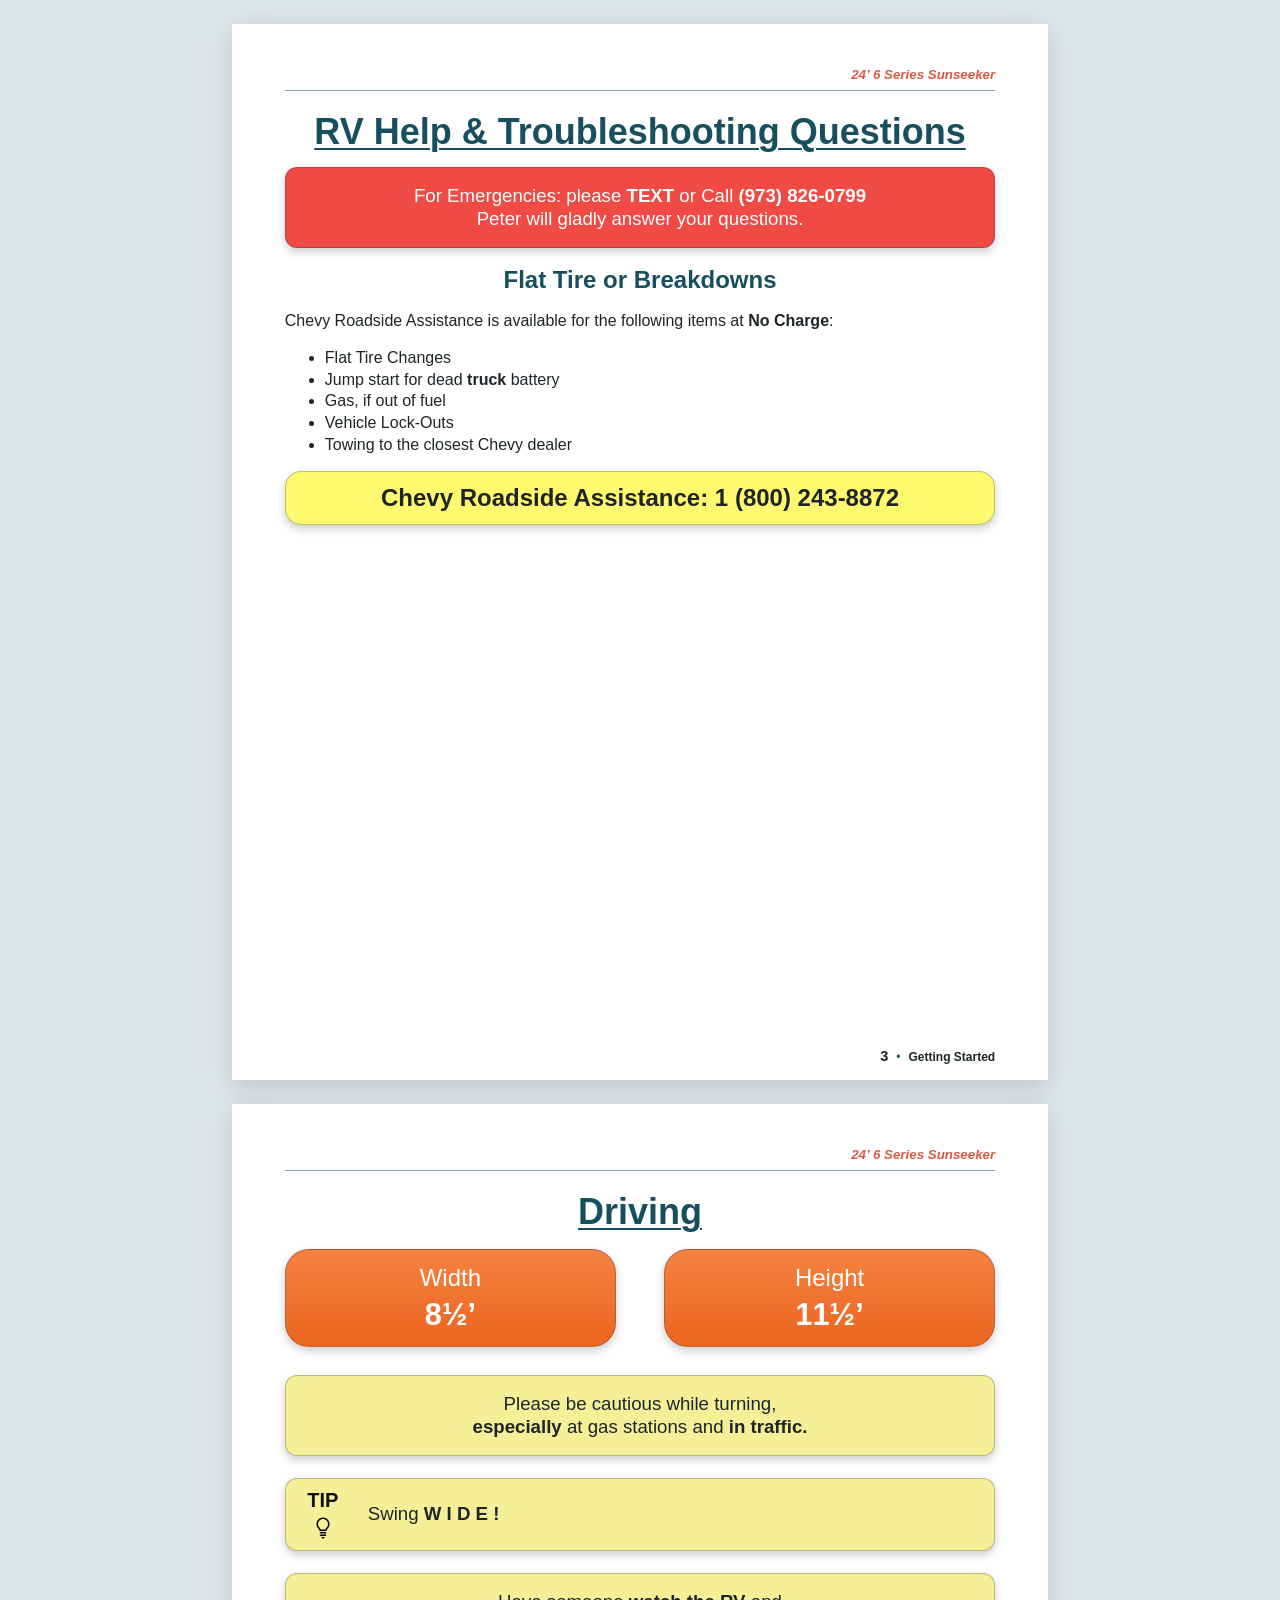
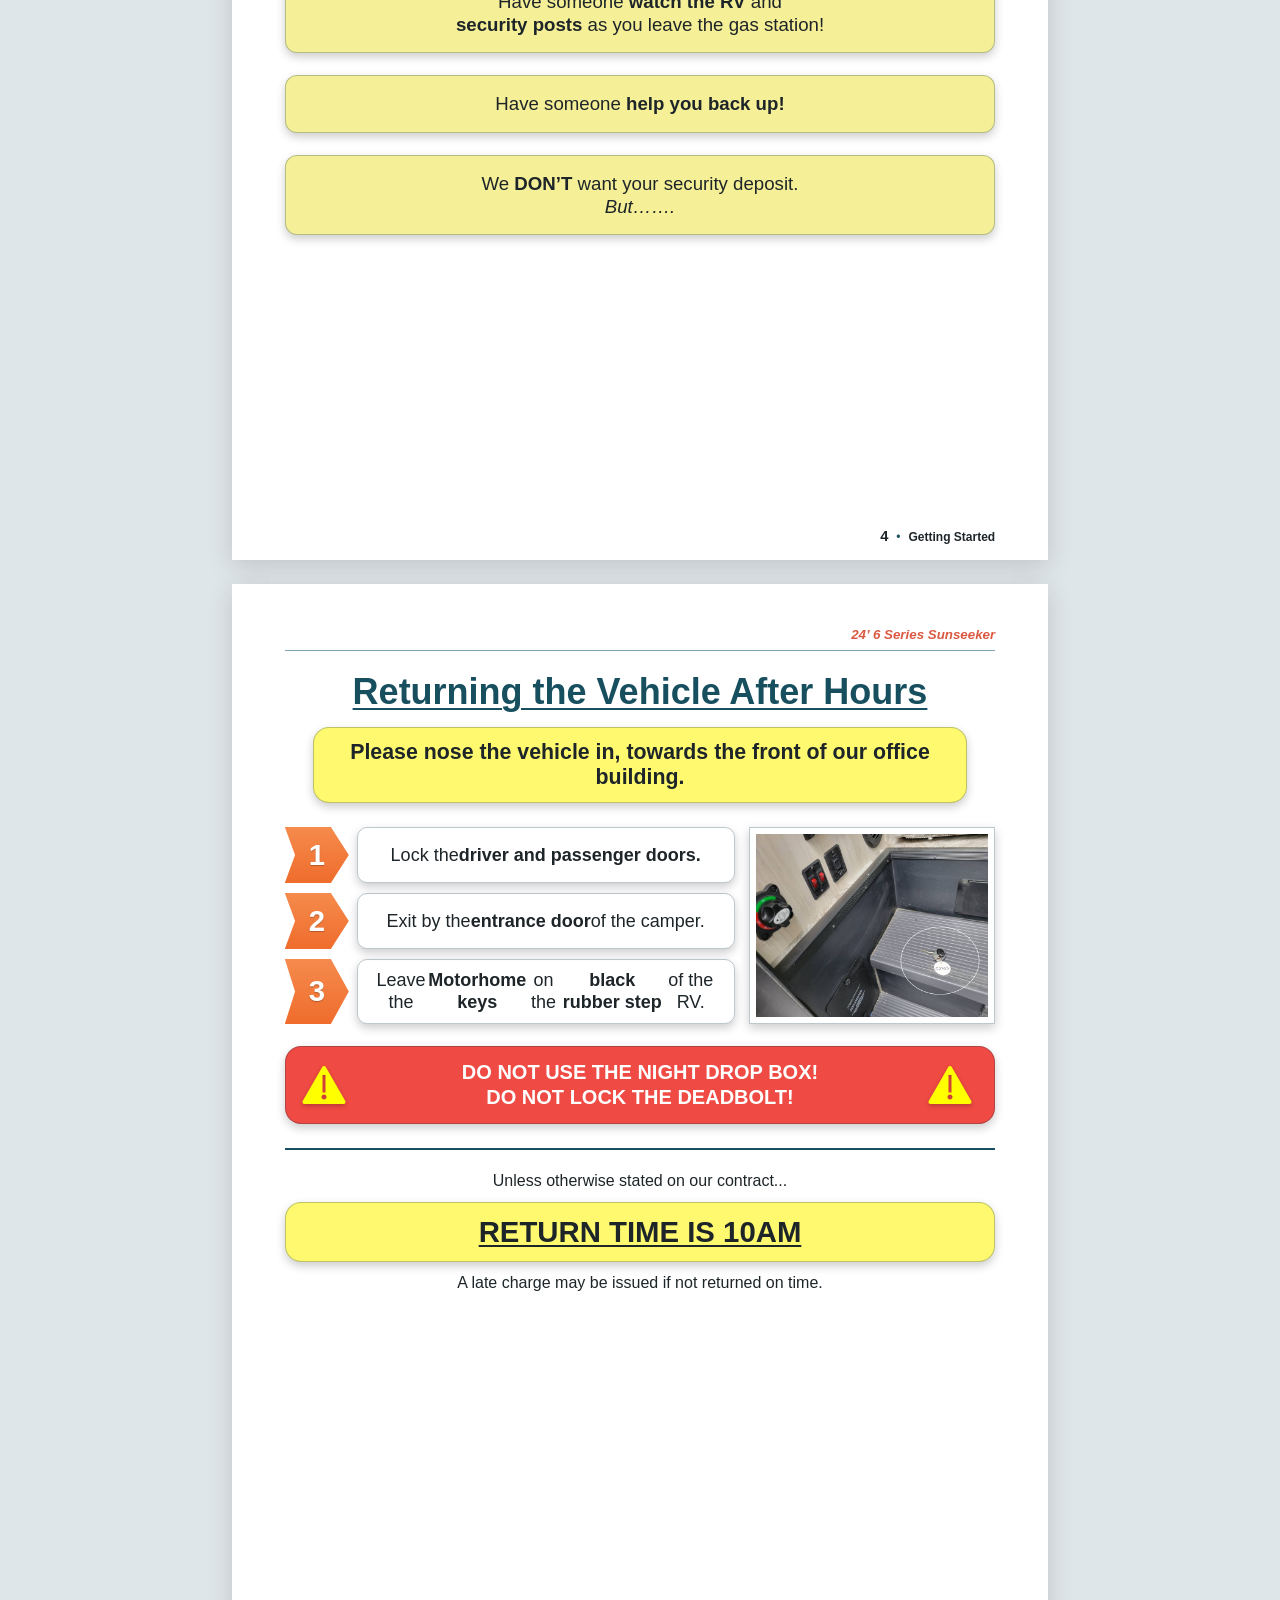
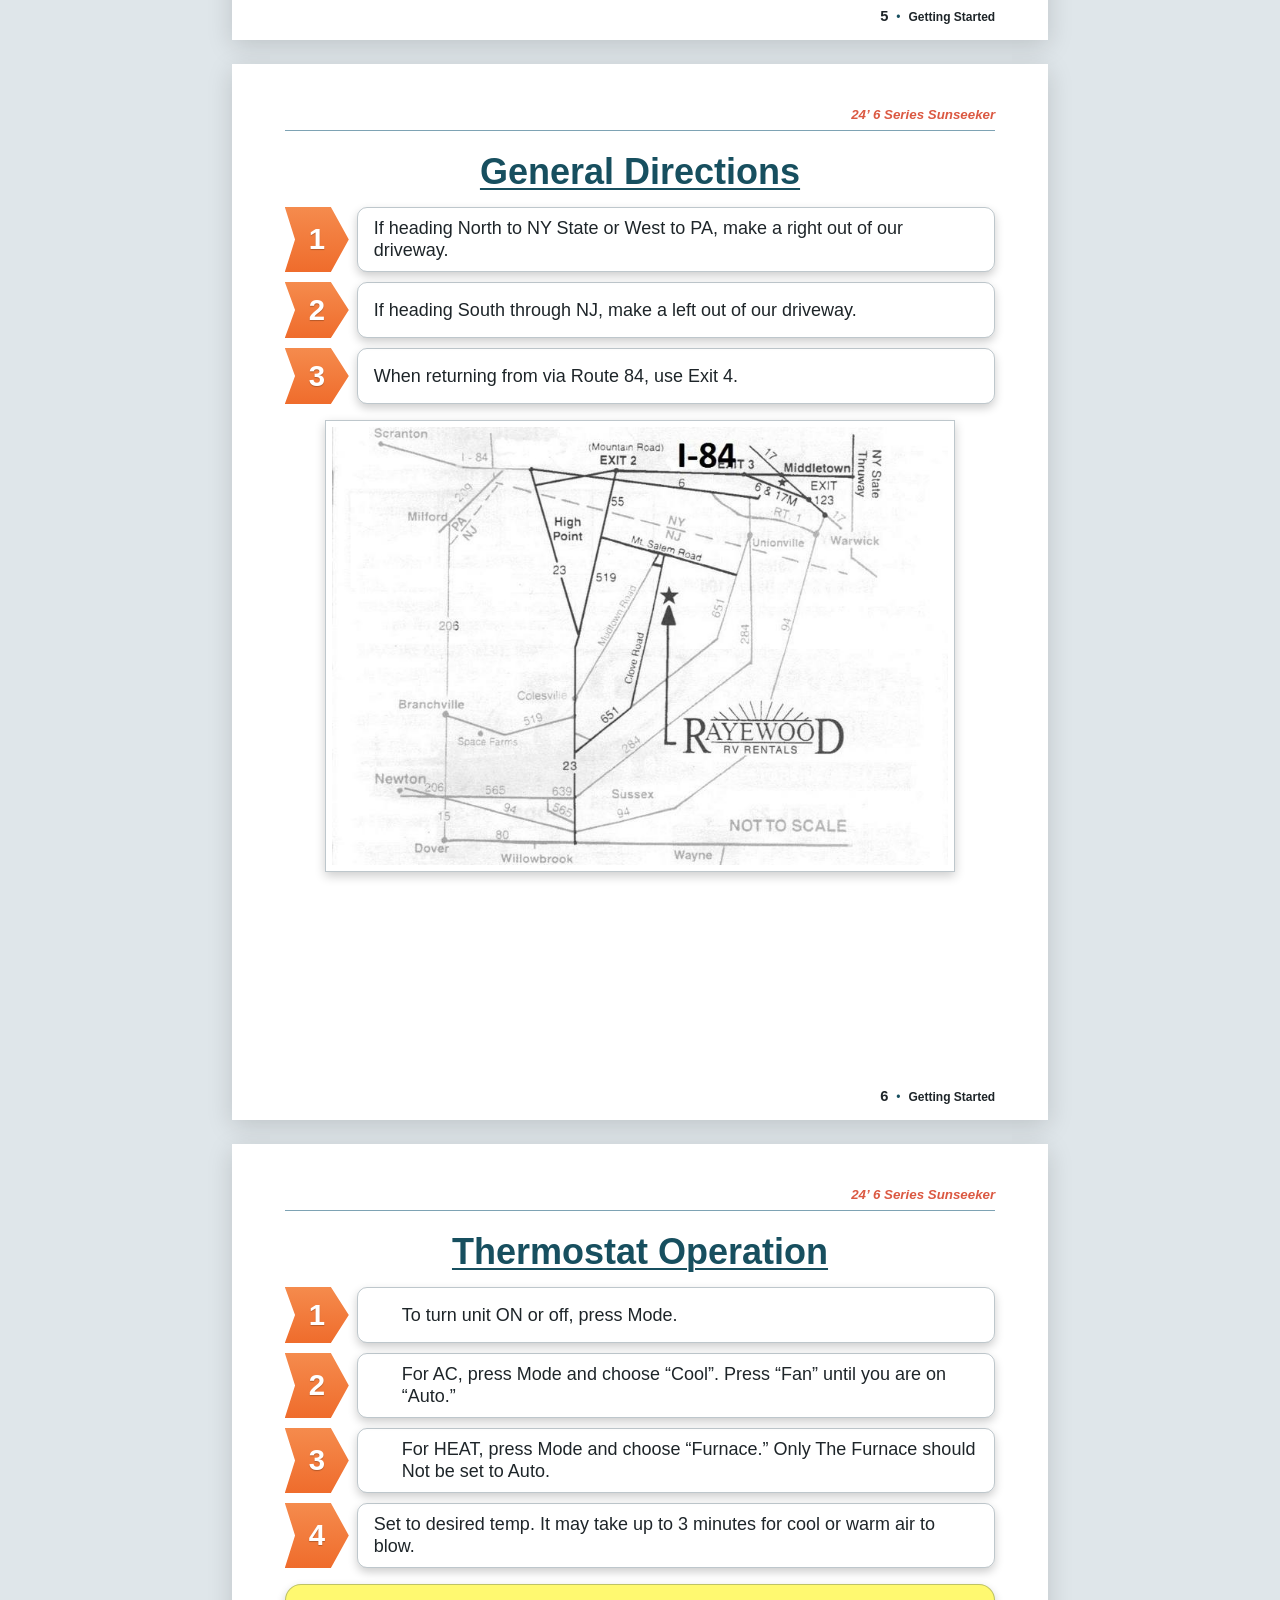
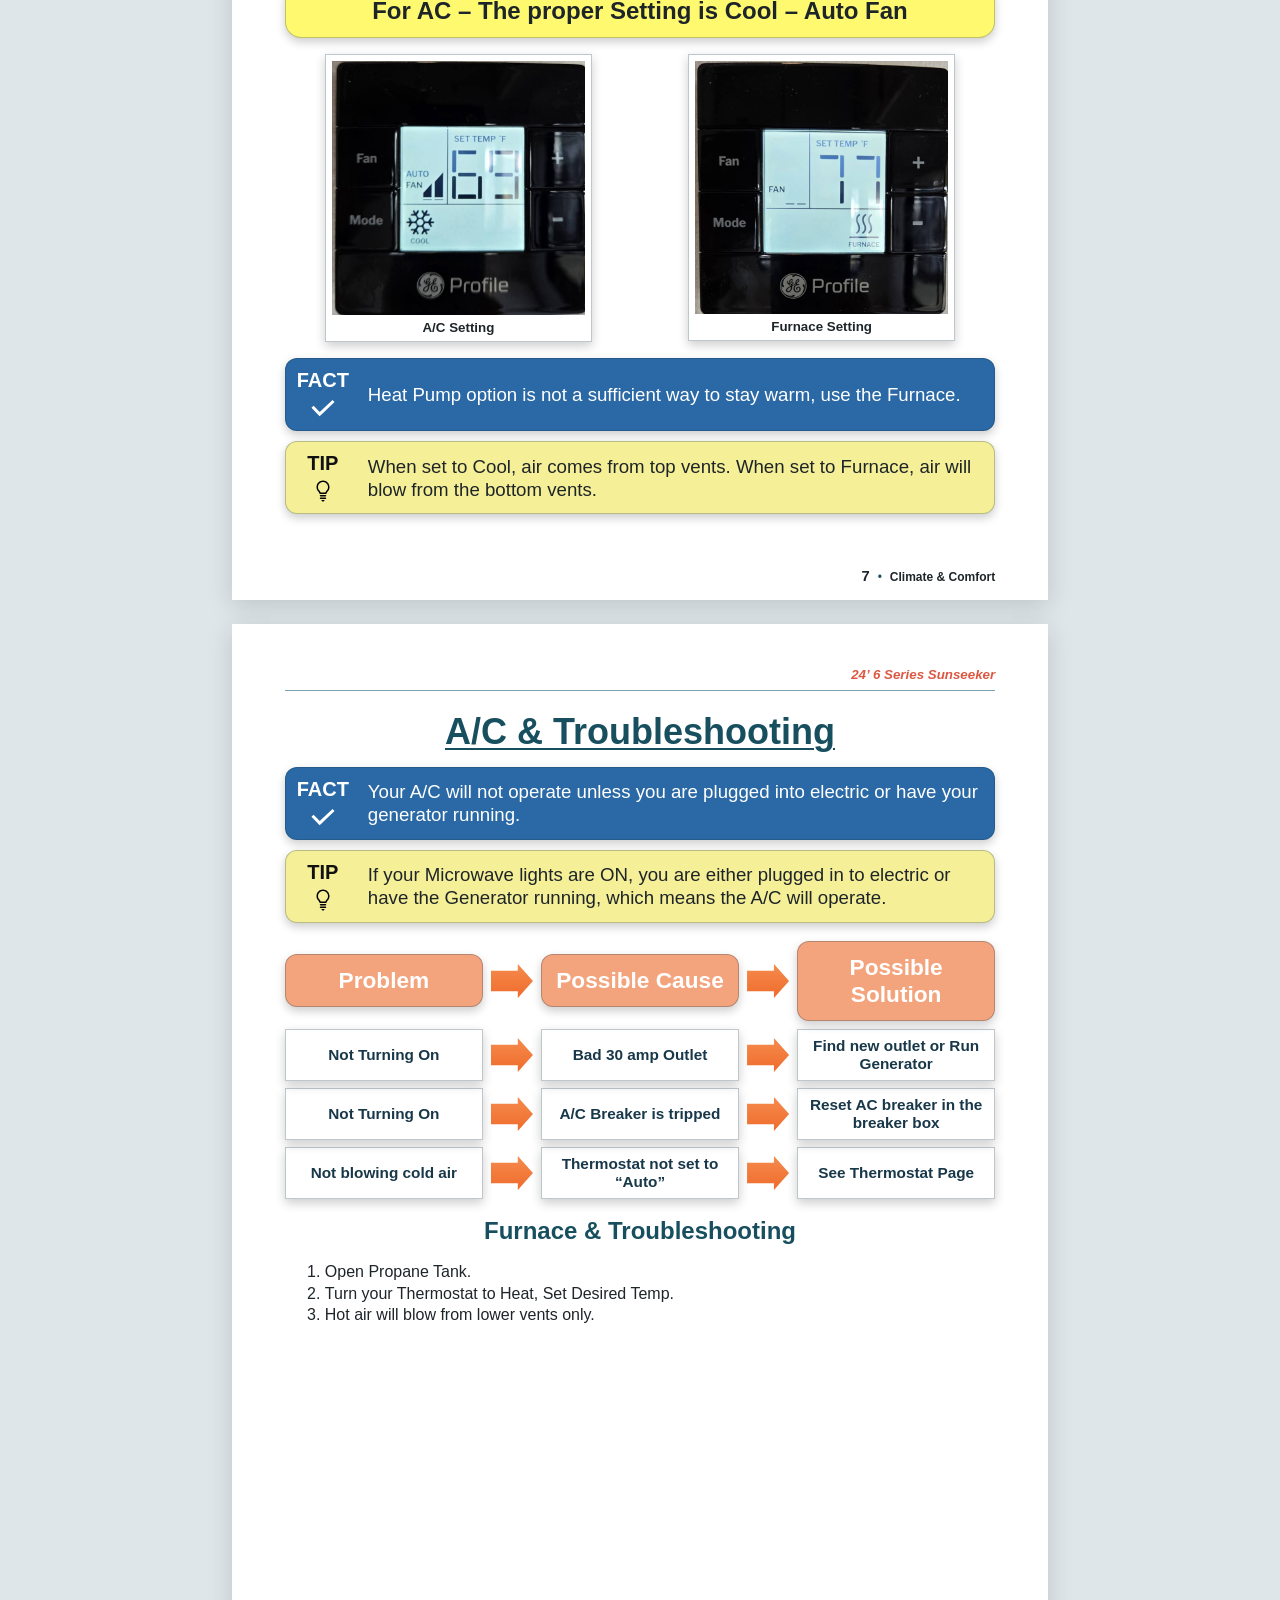
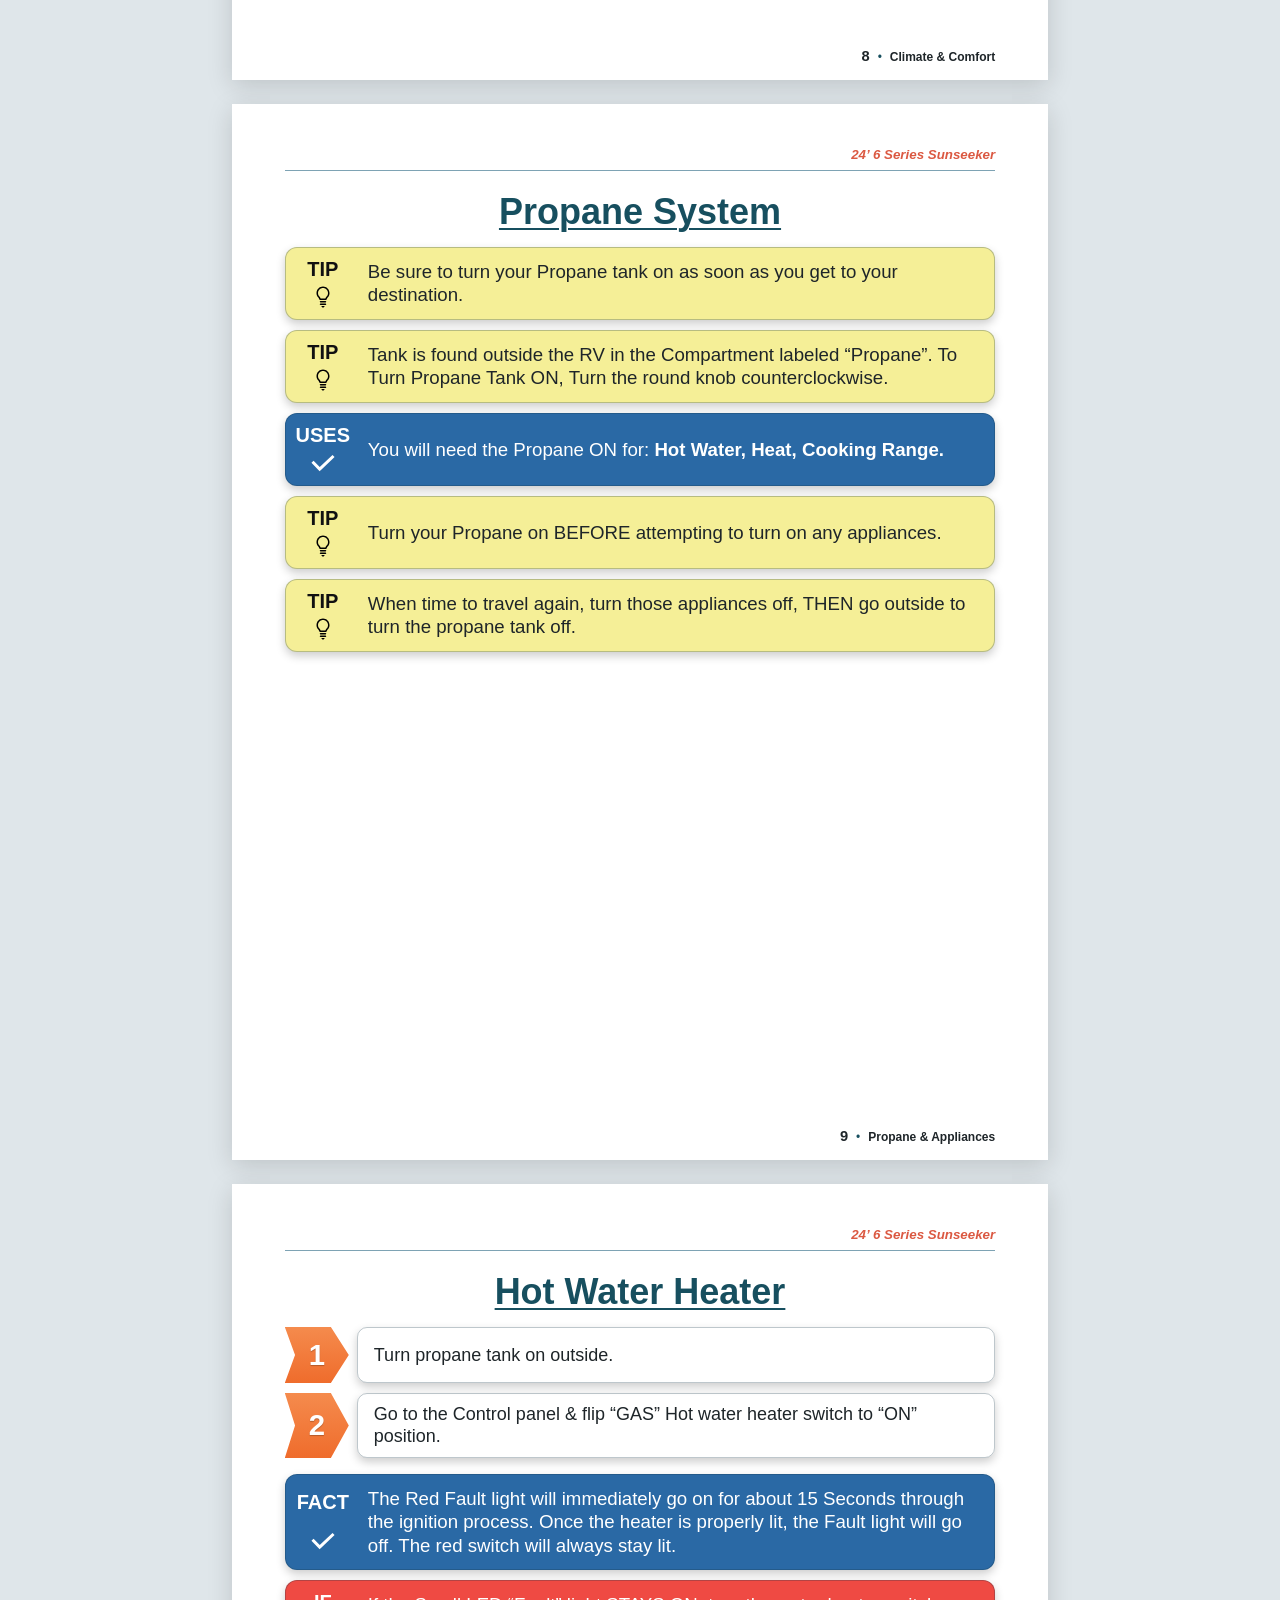
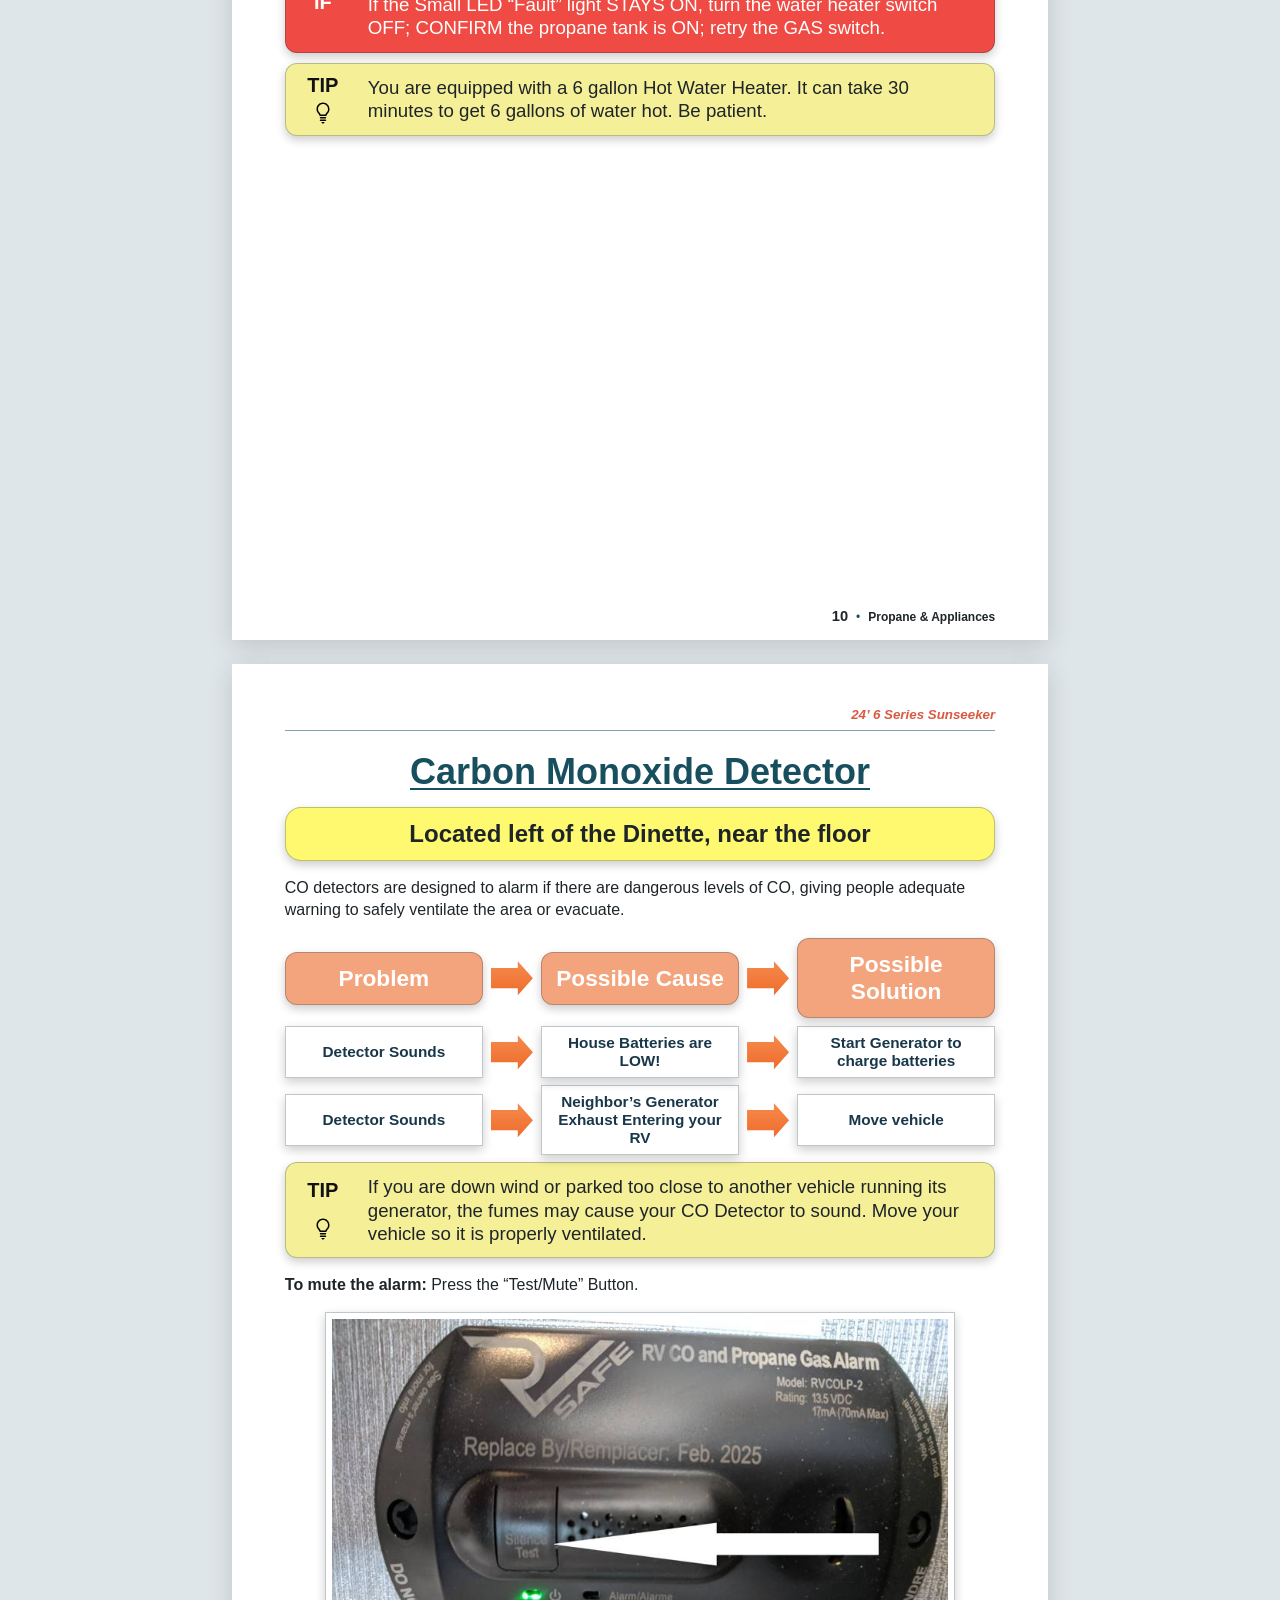
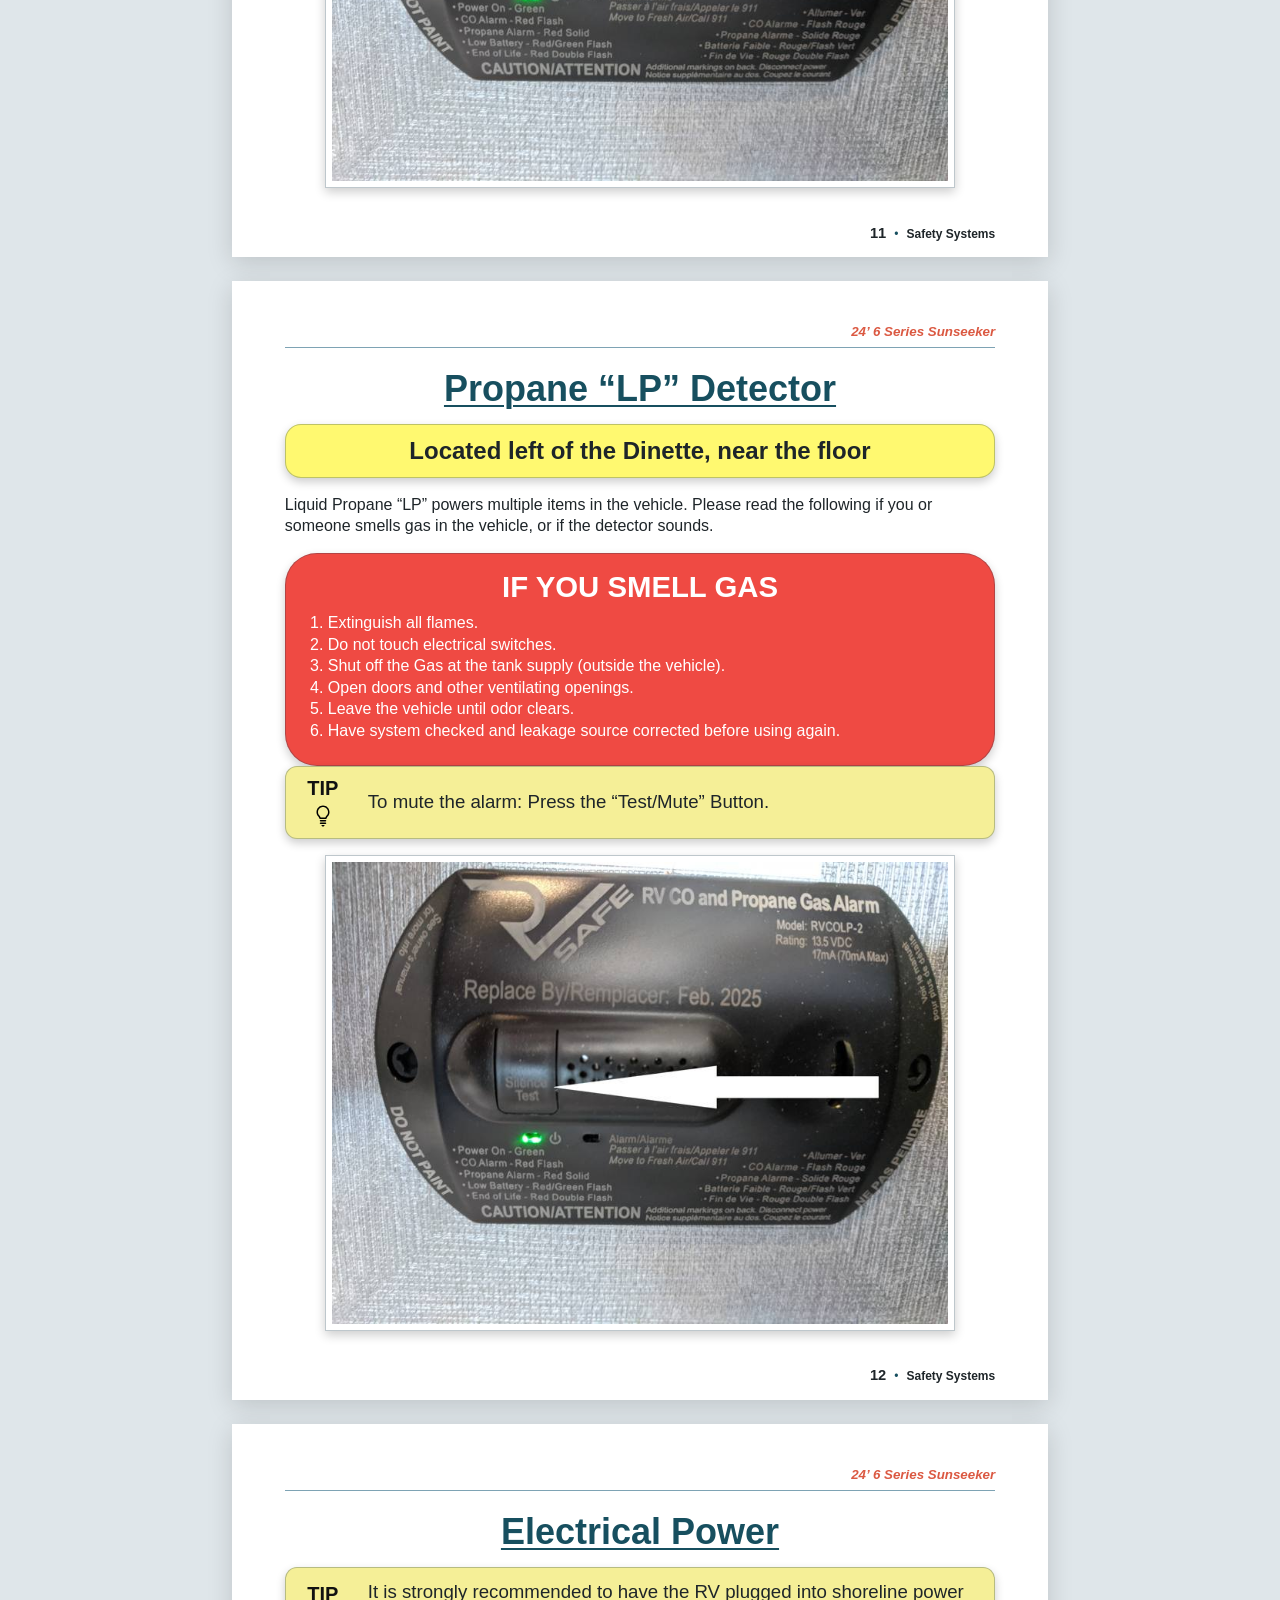
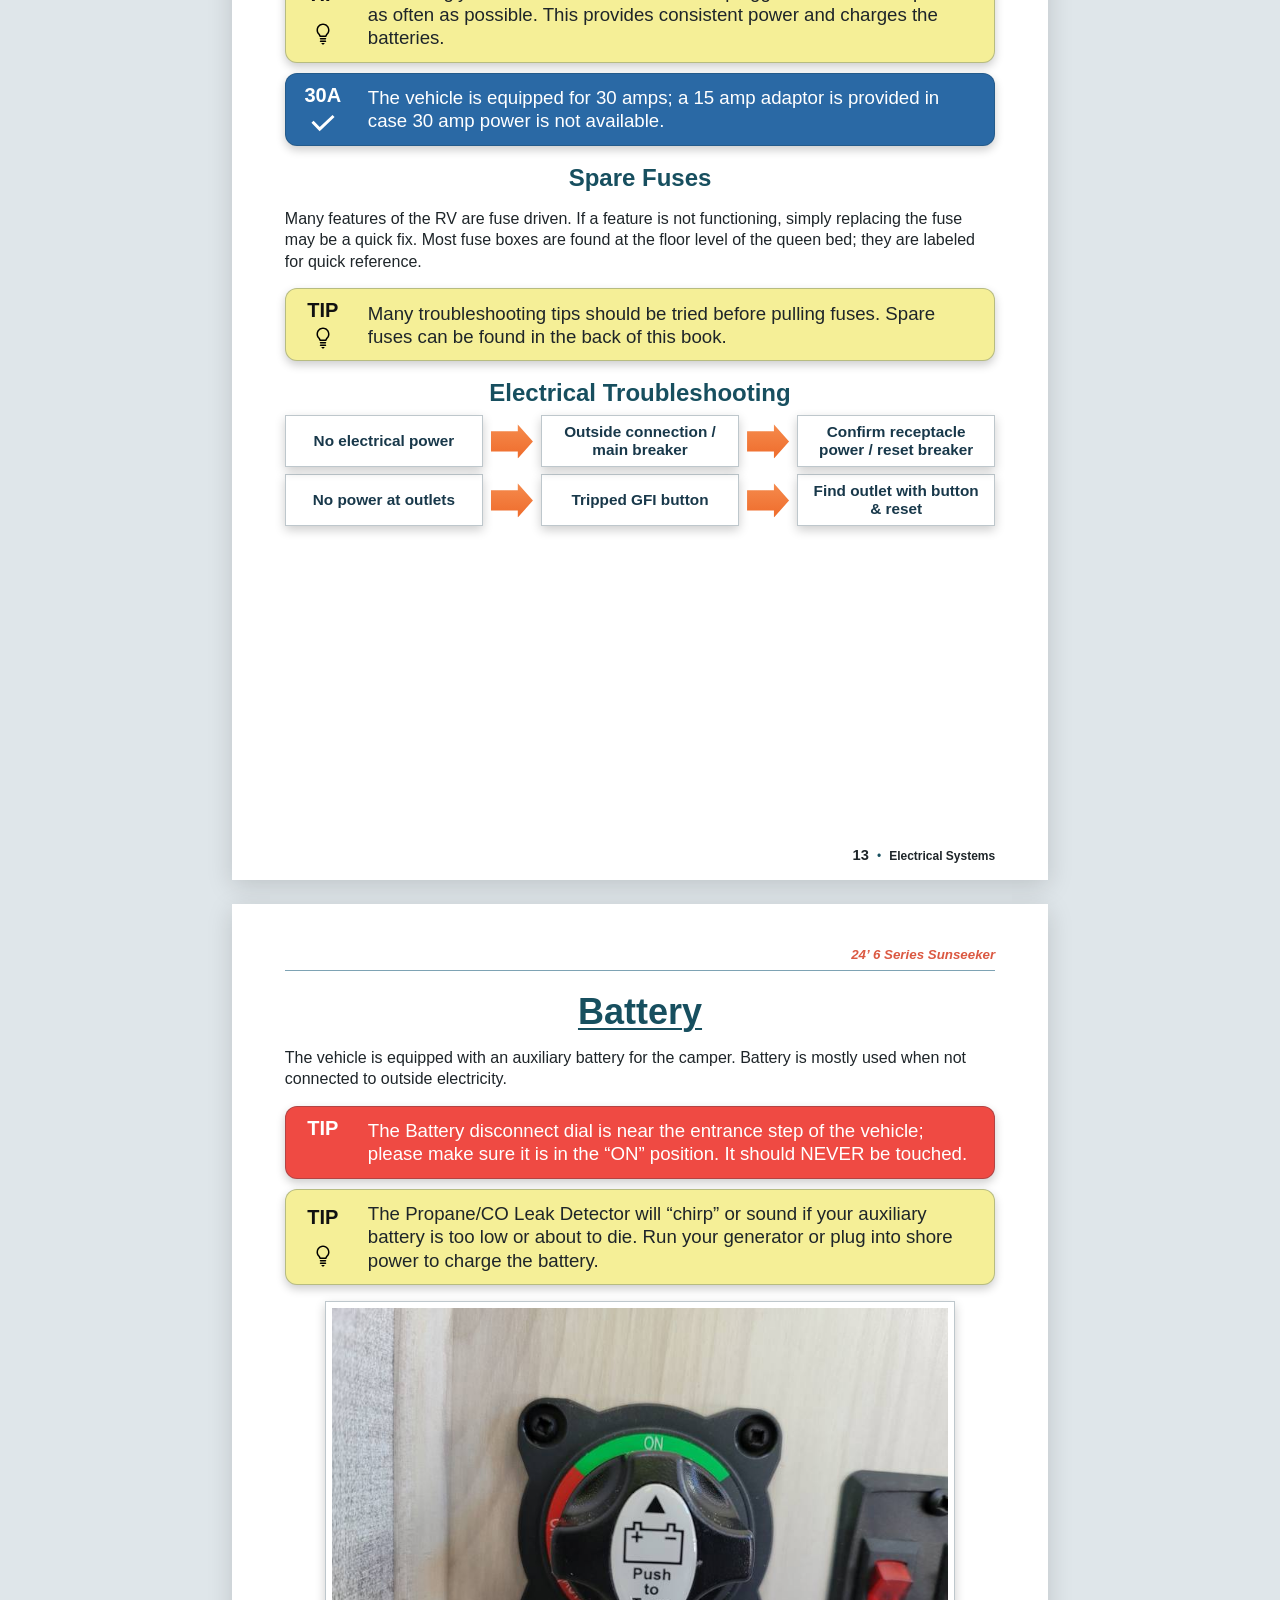
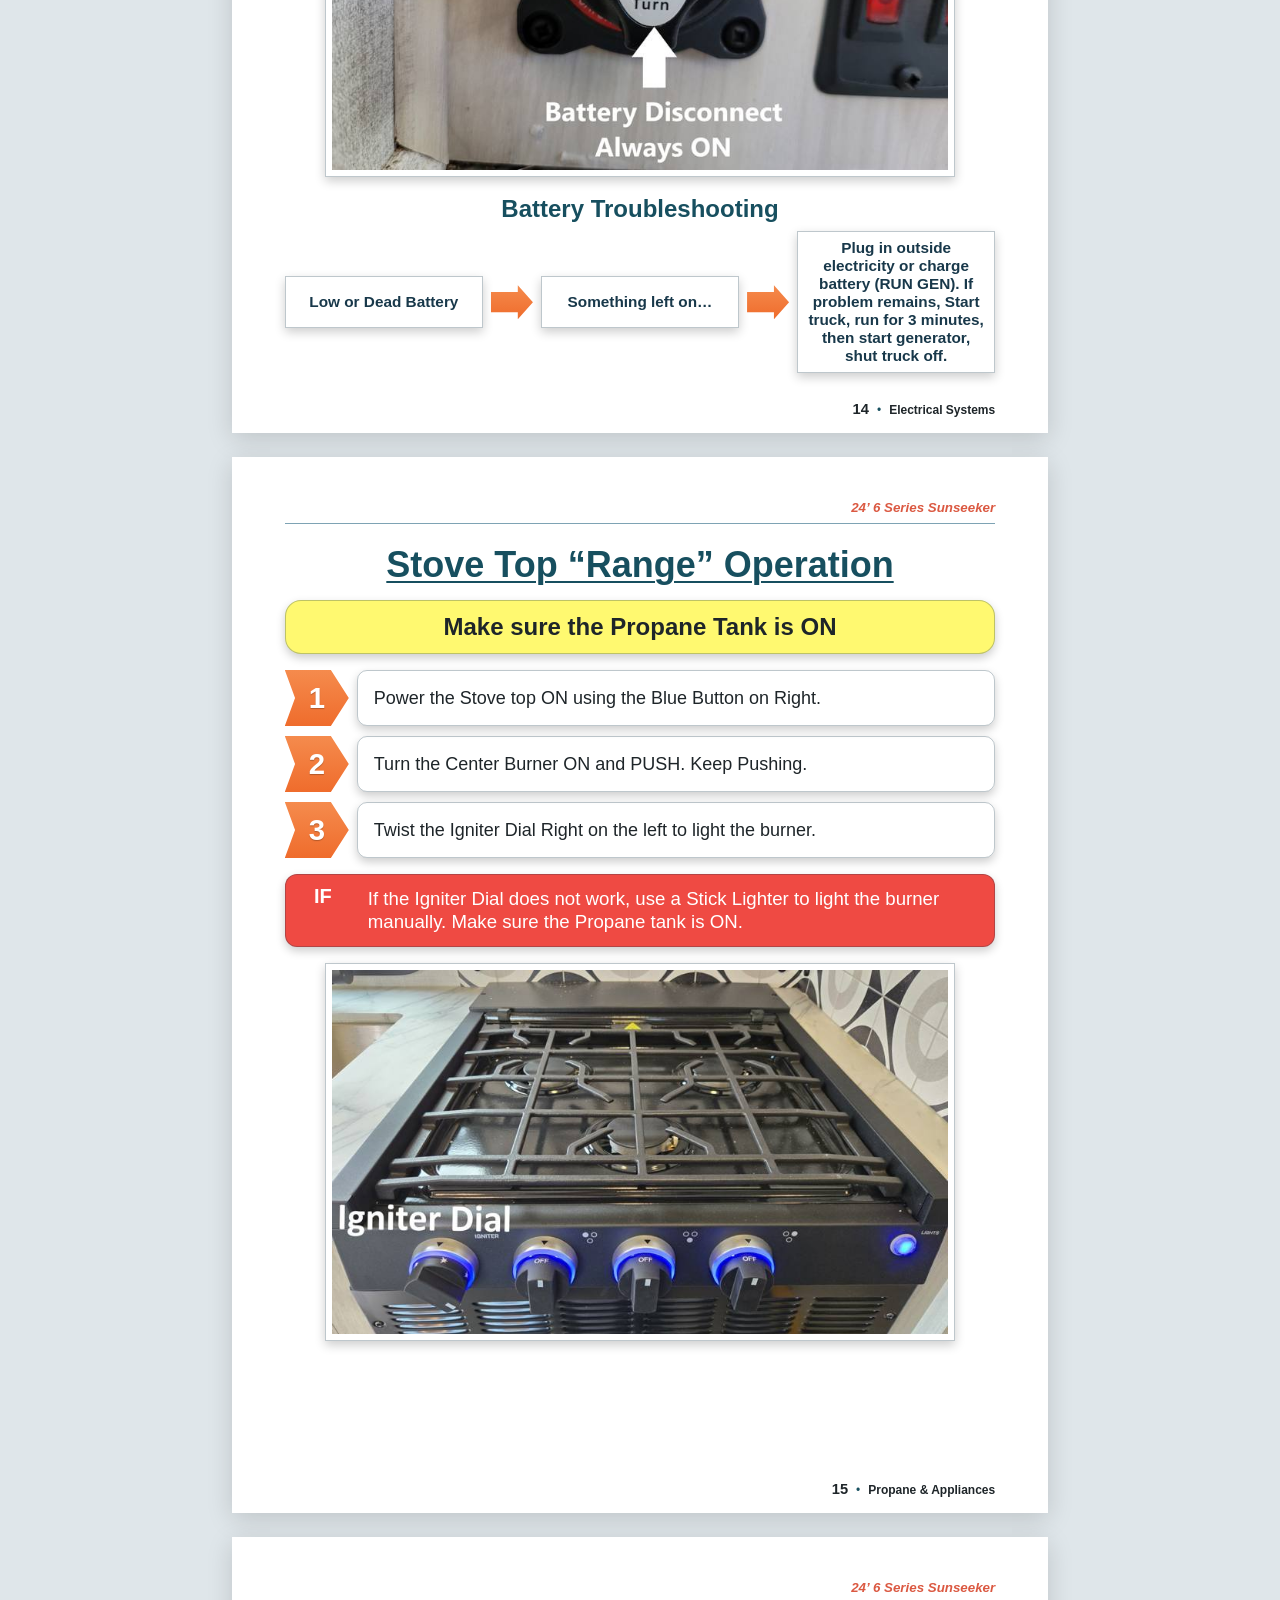
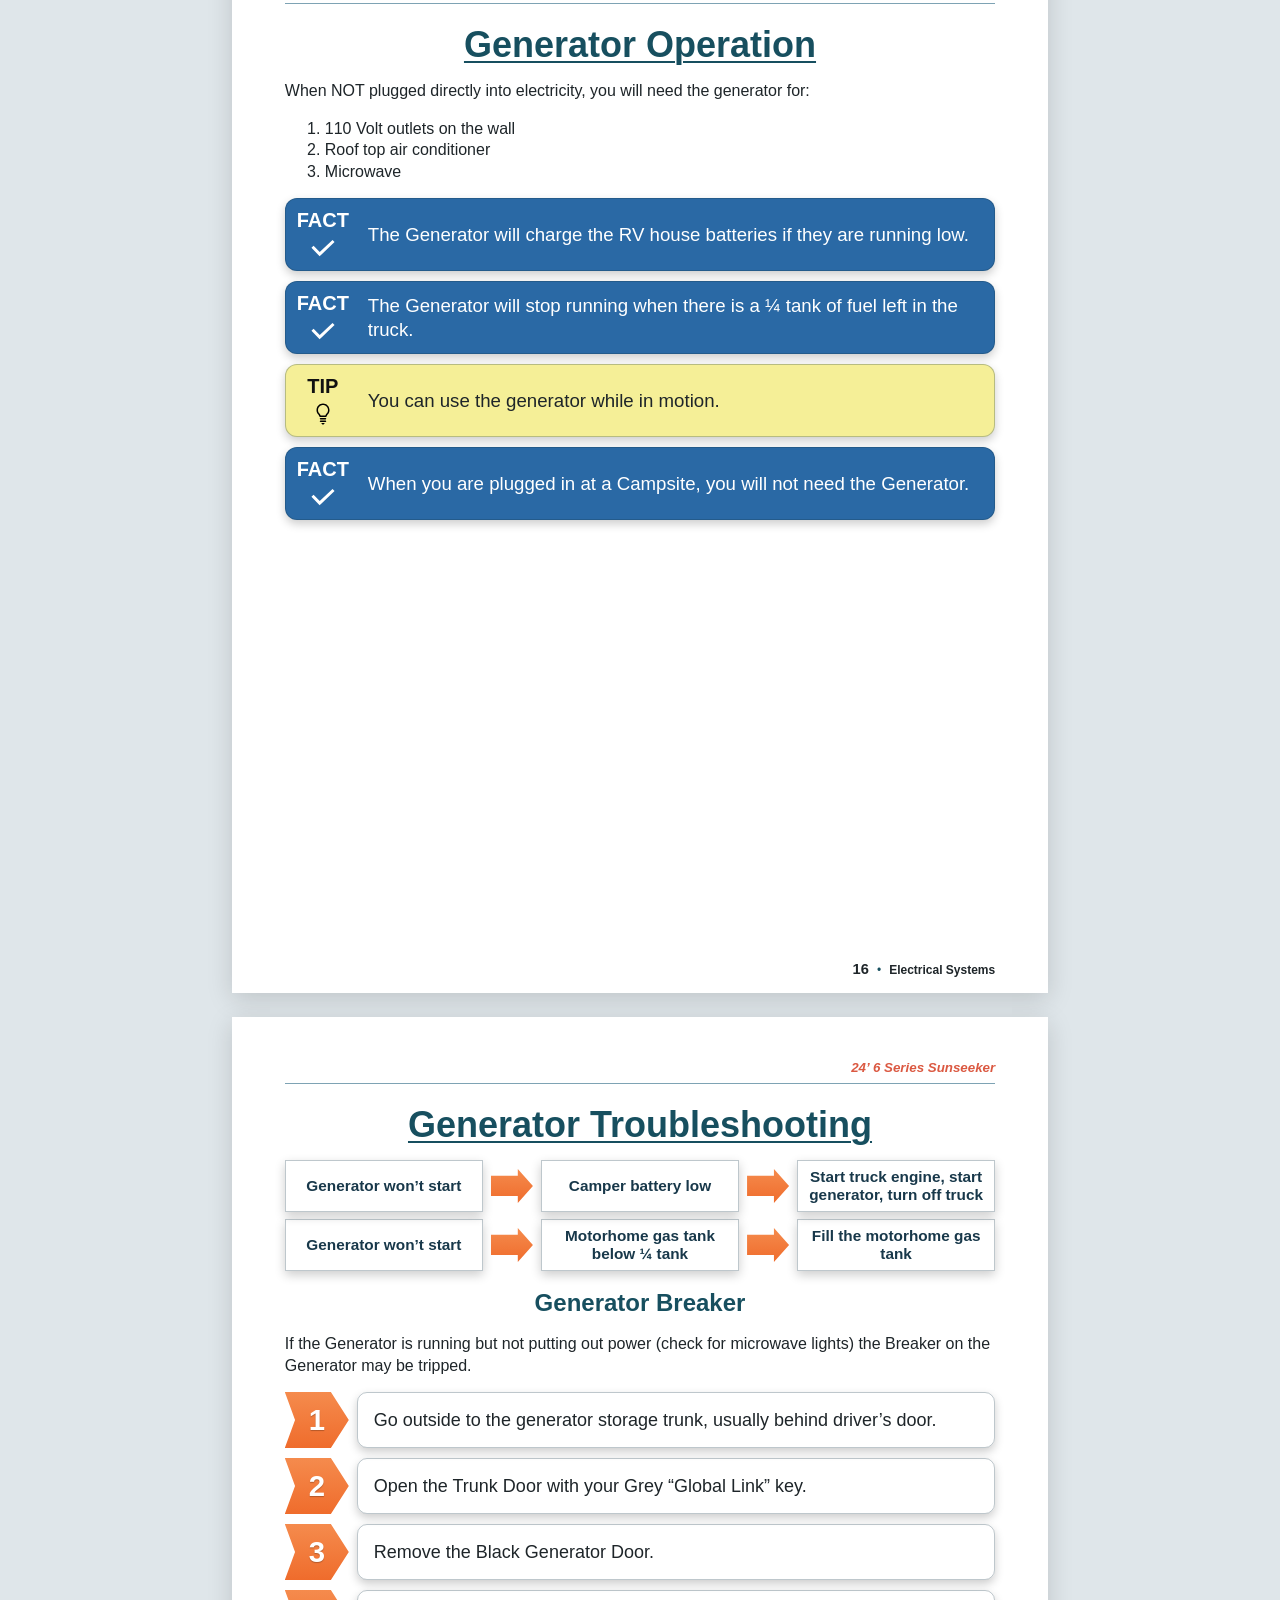
==== commit 664859ad: "Rebuild after-hours return page redesign" ====
--- a/index.html
+++ b/index.html
@@ -59,34 +59,52 @@
   <footer class="page-footer"><span class="page-number">4</span><span class="footer-separator">•</span><span class="section-name">Getting Started</span></footer>
 </section>
 
-<section class="page">
+<section class="page return-page">
   <header class="page-header">24’ 6 Series Sunseeker</header>
   <h1 class="section-title">Returning the Vehicle After Hours</h1>
-  <div class="highlight">Please nose the vehicle in, towards the front of our office building.</div>
-  <div class="procedure">
-    <div class="step">
-      <div class="step-number">1</div>
-      <div class="step-body">Lock the driver &amp; passenger doors.</div>
-    </div>
-    <div class="step">
-      <div class="step-number">2</div>
-      <div class="step-body">Exit through the entrance door of the camper.</div>
-    </div>
-    <div class="step">
-      <div class="step-number">3</div>
-      <div class="step-body">Leave the Motorhome keys on the Black Rubber Step of the RV.</div>
-    </div>
-  </div>
-  <figure class="photo-frame">
-    <img src="assets/images/sunseeker-24/after-hours-step.jpg" alt="Black rubber RV entrance step where motorhome keys are left">
-  </figure>
-  <div class="warning-panel">
-    <h3>DO NOT USE THE NIGHT DROP BOX</h3>
-    <h3>DO NOT LOCK THE DEAD BOLT</h3>
-  </div>
-  <p class="center">Unless otherwise stated on our contract:</p>
-  <div class="highlight">RETURN TIME IS 10AM</div>
-  <p class="center">A late charge may be issued if not returned on time.</p>
+
+  <div class="highlight return-intro">
+    Please <strong>nose the vehicle in</strong>, towards the front of our office building.
+  </div>
+
+  <div class="return-instructions">
+    <div class="procedure">
+      <div class="step">
+        <div class="step-number">1</div>
+        <div class="step-body">Lock the <strong>driver and passenger doors.</strong></div>
+      </div>
+      <div class="step">
+        <div class="step-number">2</div>
+        <div class="step-body">Exit by the <strong>entrance door</strong> of the camper.</div>
+      </div>
+      <div class="step">
+        <div class="step-number">3</div>
+        <div class="step-body">Leave the <strong>Motorhome keys</strong> on the <strong>black rubber step</strong> of the RV.</div>
+      </div>
+    </div>
+
+    <figure class="photo-frame return-photo">
+      <img src="assets/images/sunseeker-24/after-hours-step.jpg" alt="Black rubber RV entrance step where motorhome keys are left">
+    </figure>
+  </div>
+
+  <div class="warning-panel warning-with-icons">
+    <img src="assets/icons/warning.svg" alt="">
+    <div>
+      <h3>DO NOT USE THE NIGHT DROP BOX!</h3>
+      <h3>DO NOT LOCK THE DEADBOLT!</h3>
+    </div>
+    <img src="assets/icons/warning.svg" alt="">
+  </div>
+
+  <div class="section-divider"></div>
+
+  <div class="return-deadline">
+    <p class="center">Unless otherwise stated on our contract...</p>
+    <div class="highlight return-time">RETURN TIME IS 10AM</div>
+    <p class="center">A late charge may be issued if not returned on time.</p>
+  </div>
+
   <footer class="page-footer"><span class="page-number">5</span><span class="footer-separator">•</span><span class="section-name">Getting Started</span></footer>
 </section>
 
--- a/css/components.css
+++ b/css/components.css
@@ -302,3 +302,83 @@
   justify-content: center;
   gap: 10px;
 }
+
+
+/* After-hours return page */
+.return-page .return-intro {
+  max-width: 92%;
+  margin: 0 auto 24px;
+  font-size: 16pt;
+}
+
+.return-instructions {
+  display: grid;
+  grid-template-columns: 1.55fr 0.85fr;
+  gap: 14px;
+  align-items: center;
+  margin: 8px 0 22px;
+}
+
+.return-instructions .procedure {
+  margin: 0;
+}
+
+.return-instructions .step-body {
+  justify-content: center;
+  text-align: center;
+}
+
+.return-photo {
+  margin: 0;
+  align-self: stretch;
+  display: flex;
+  align-items: center;
+}
+
+.return-photo img {
+  width: 100%;
+  height: 100%;
+  max-height: 2.45in;
+  object-fit: cover;
+}
+
+.warning-with-icons {
+  display: grid;
+  grid-template-columns: 54px 1fr 54px;
+  align-items: center;
+  gap: 10px;
+  border-radius: 16px;
+  padding: 12px 14px;
+}
+
+.warning-with-icons img {
+  width: 48px;
+  height: 48px;
+  filter: drop-shadow(0 2px 2px rgb(0 0 0 / 22%));
+}
+
+.warning-with-icons h3 {
+  font-size: 15pt;
+  margin: 2px 0;
+}
+
+.section-divider {
+  height: 2px;
+  margin: 24px 0 20px;
+  background: var(--title-blue);
+}
+
+.return-deadline {
+  display: grid;
+  gap: 10px;
+}
+
+.return-deadline p {
+  margin: 0;
+}
+
+.return-time {
+  font-size: 22pt;
+  text-decoration: underline;
+  text-underline-offset: 3px;
+}
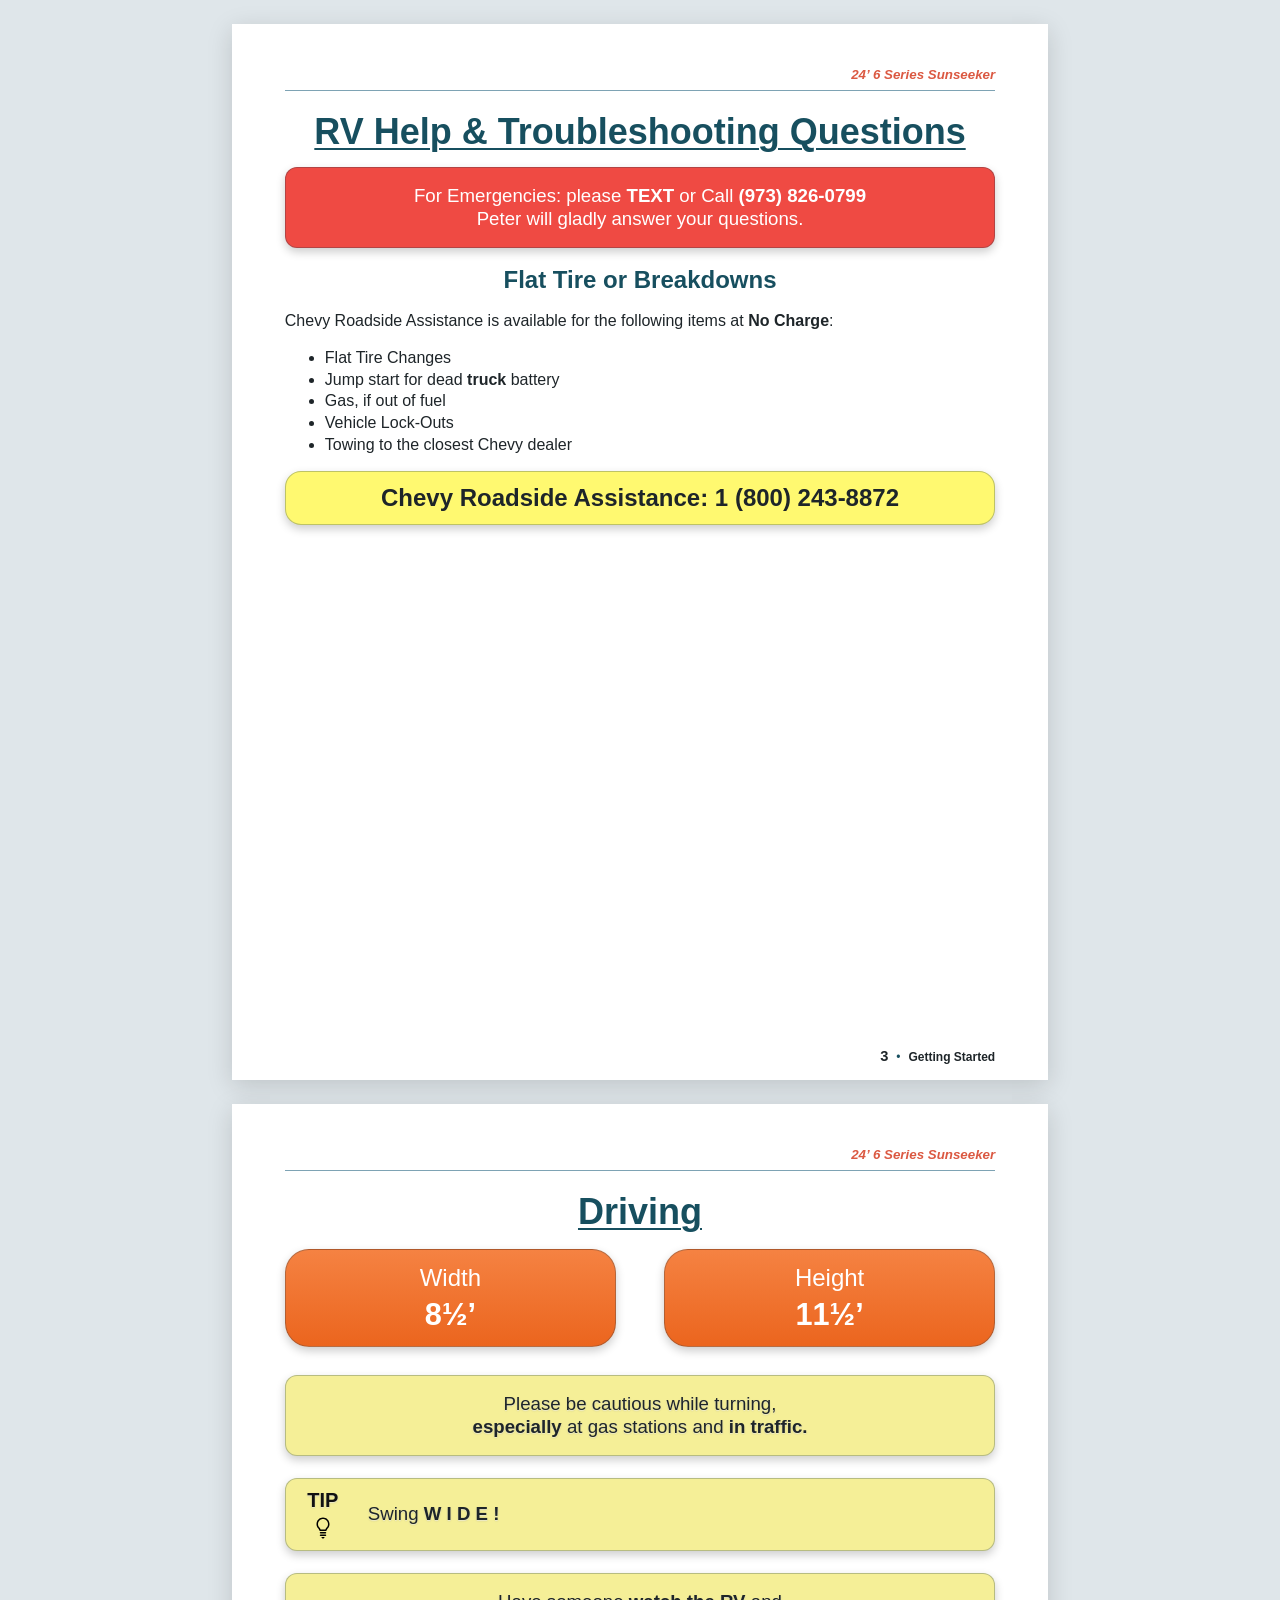
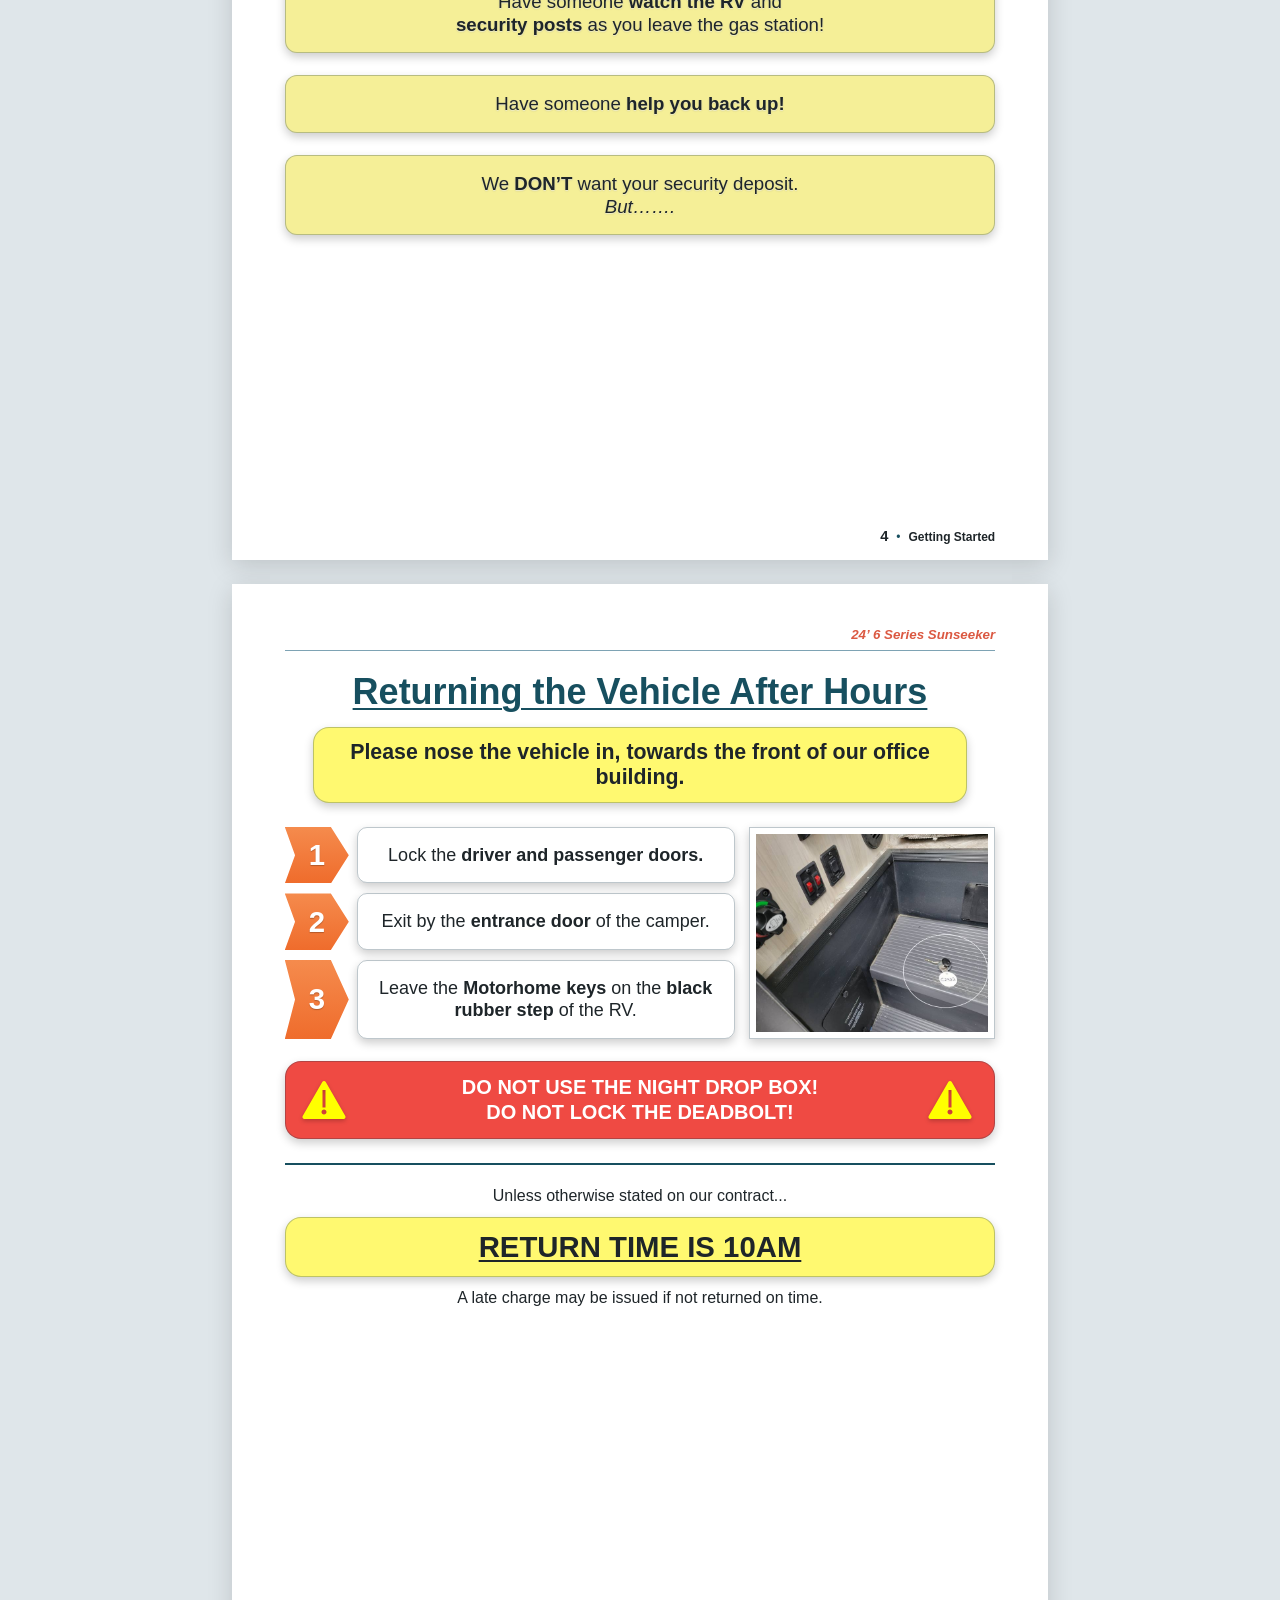
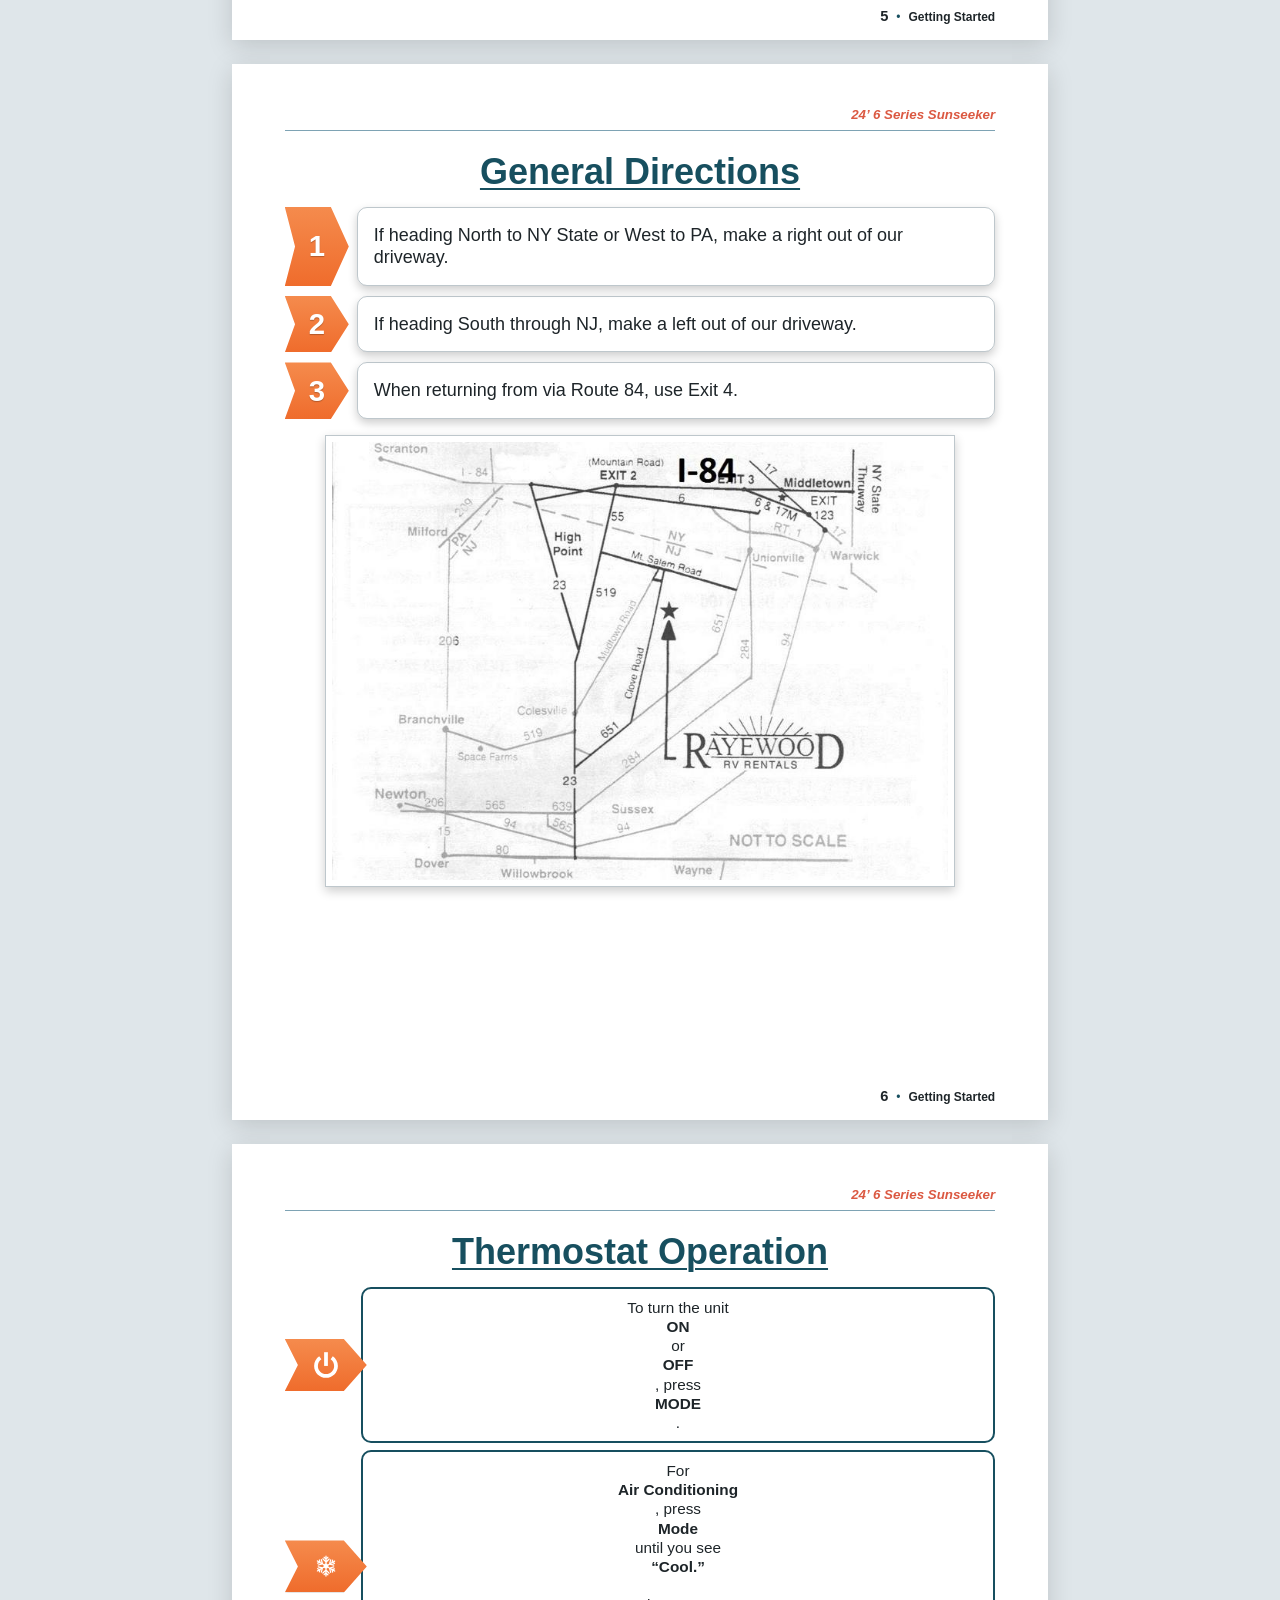
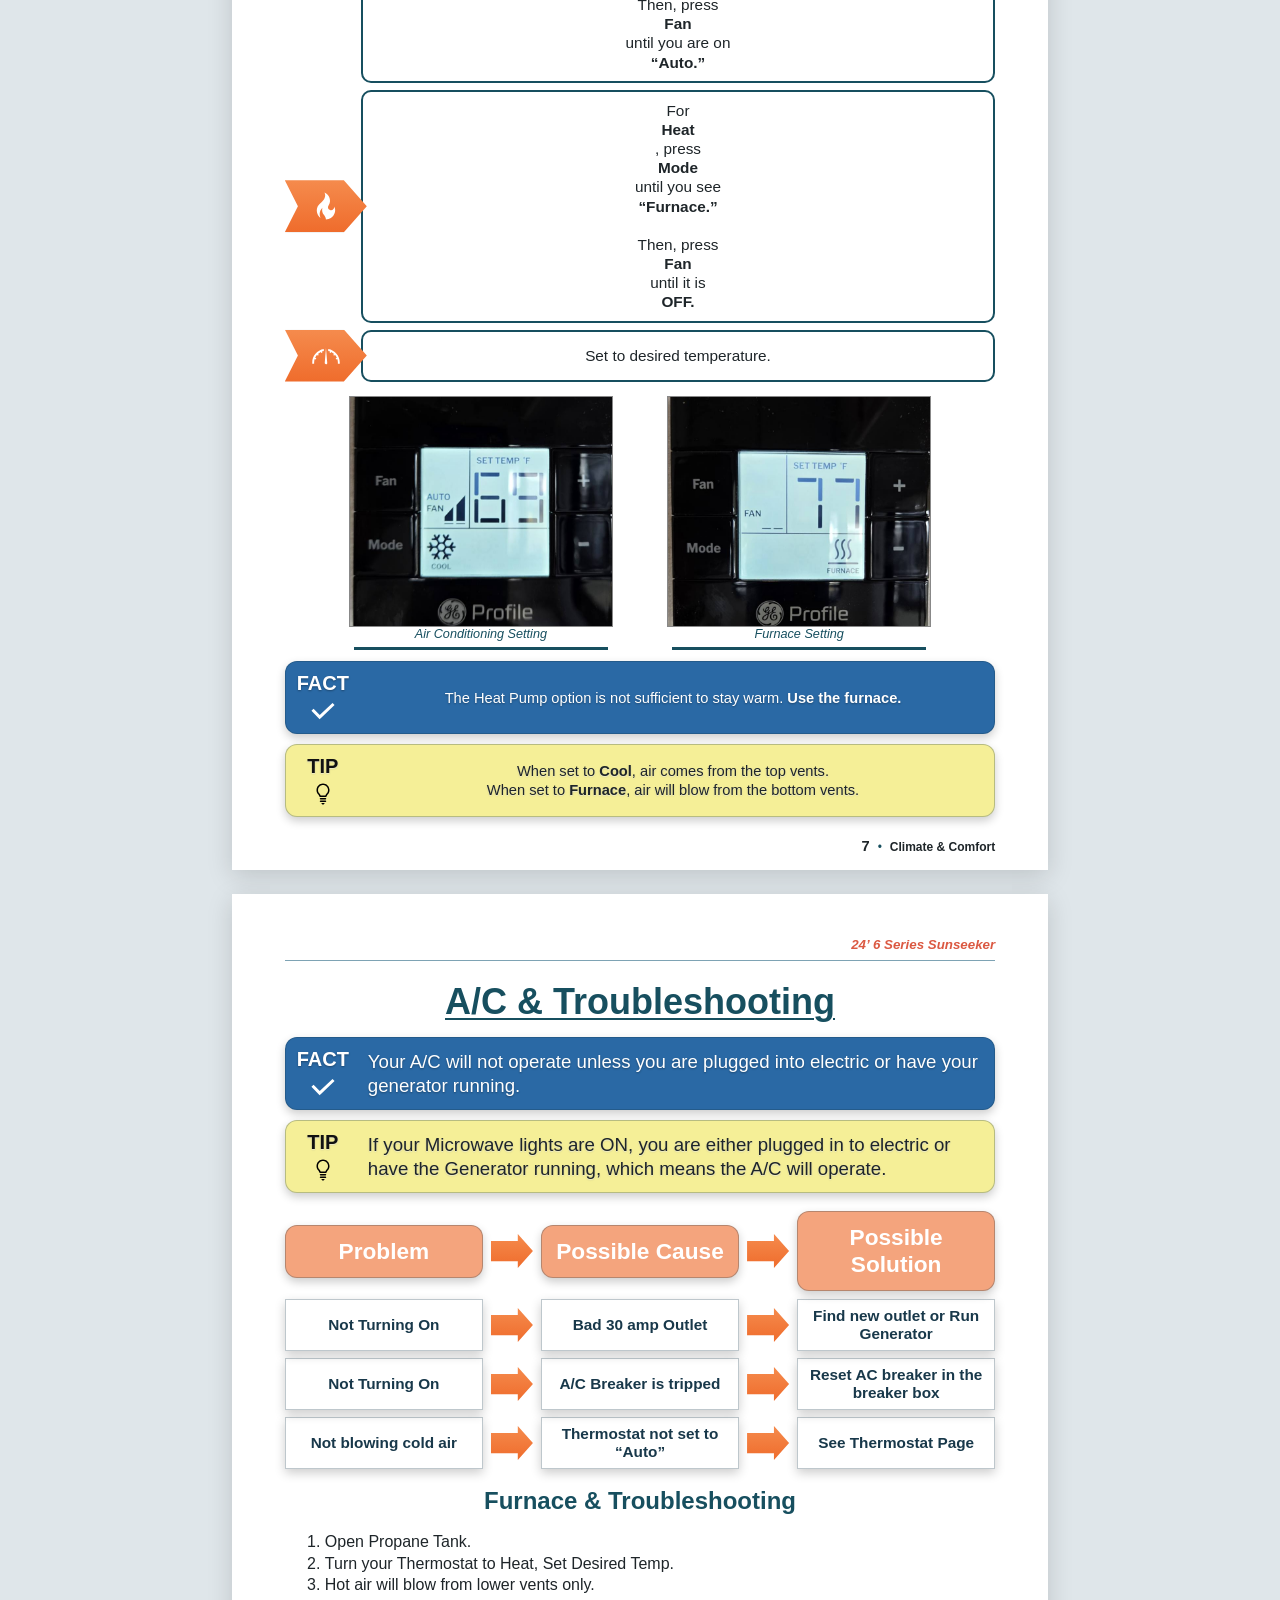
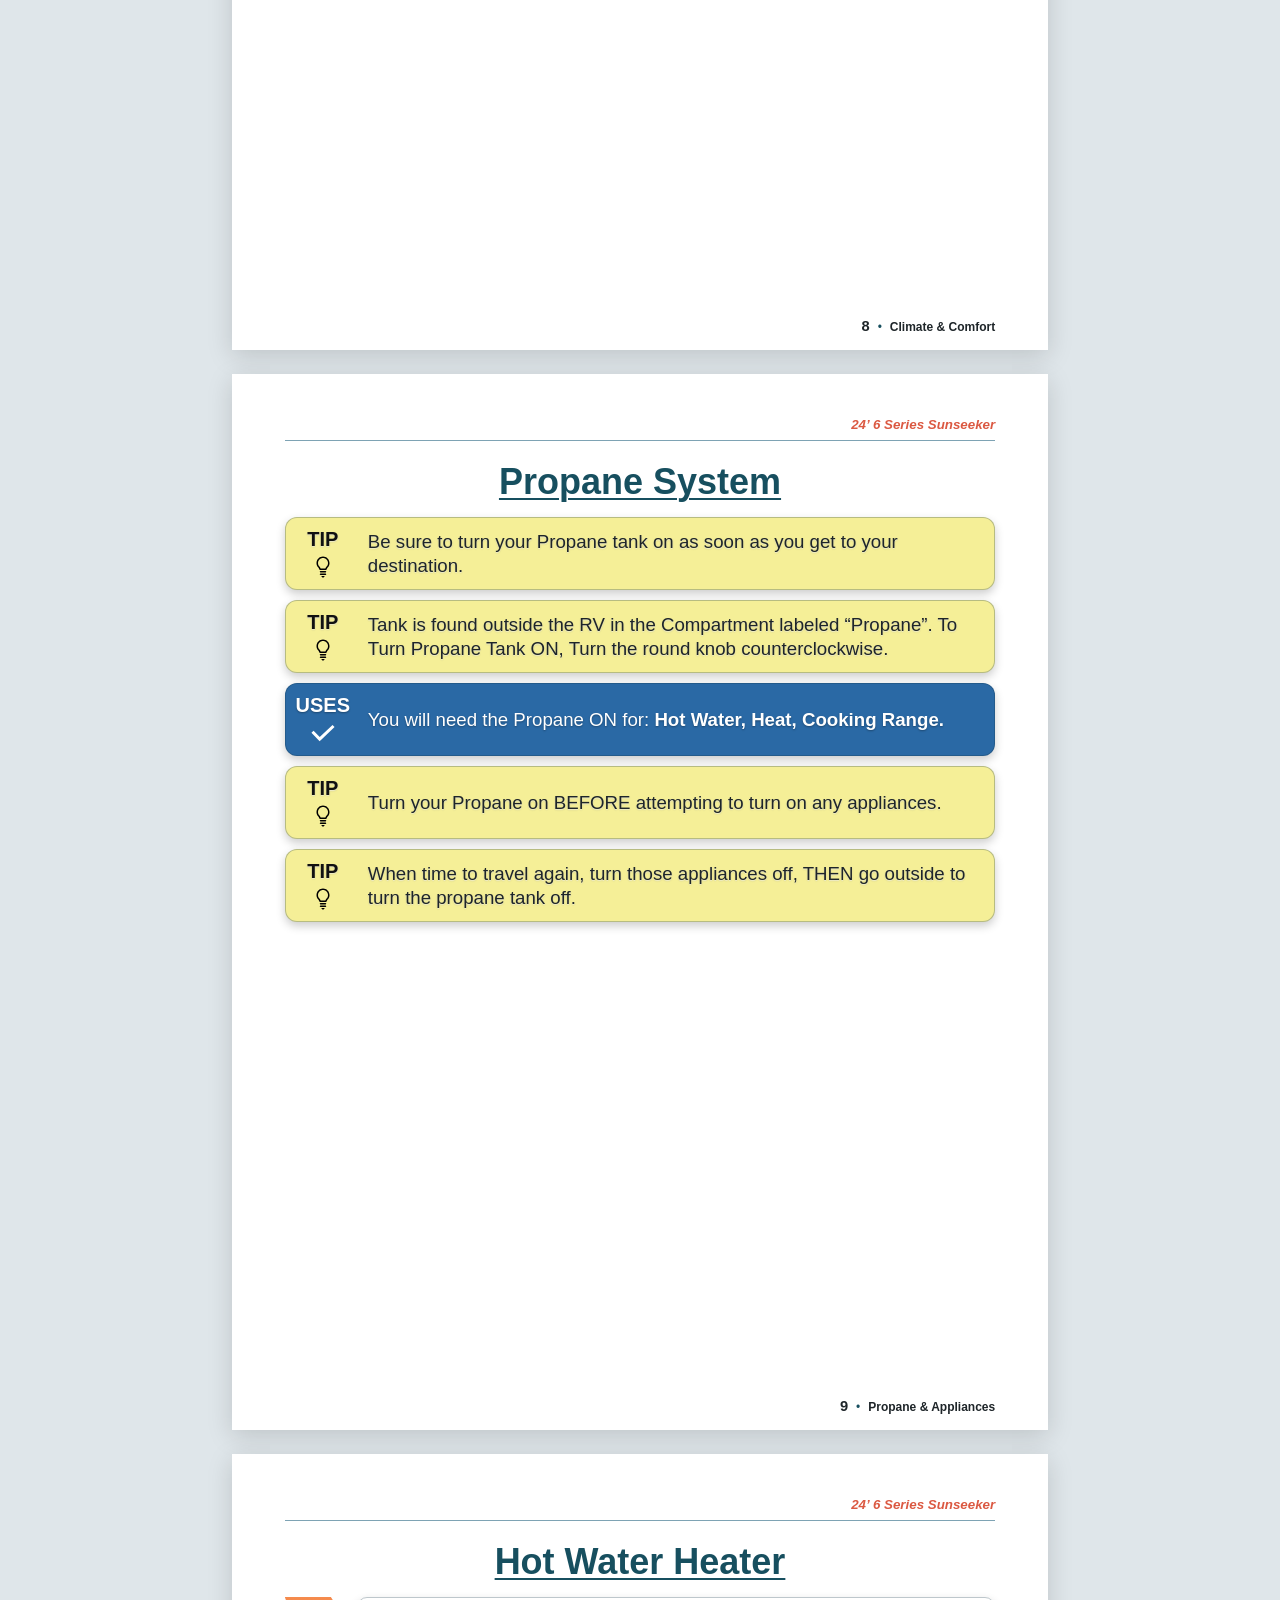
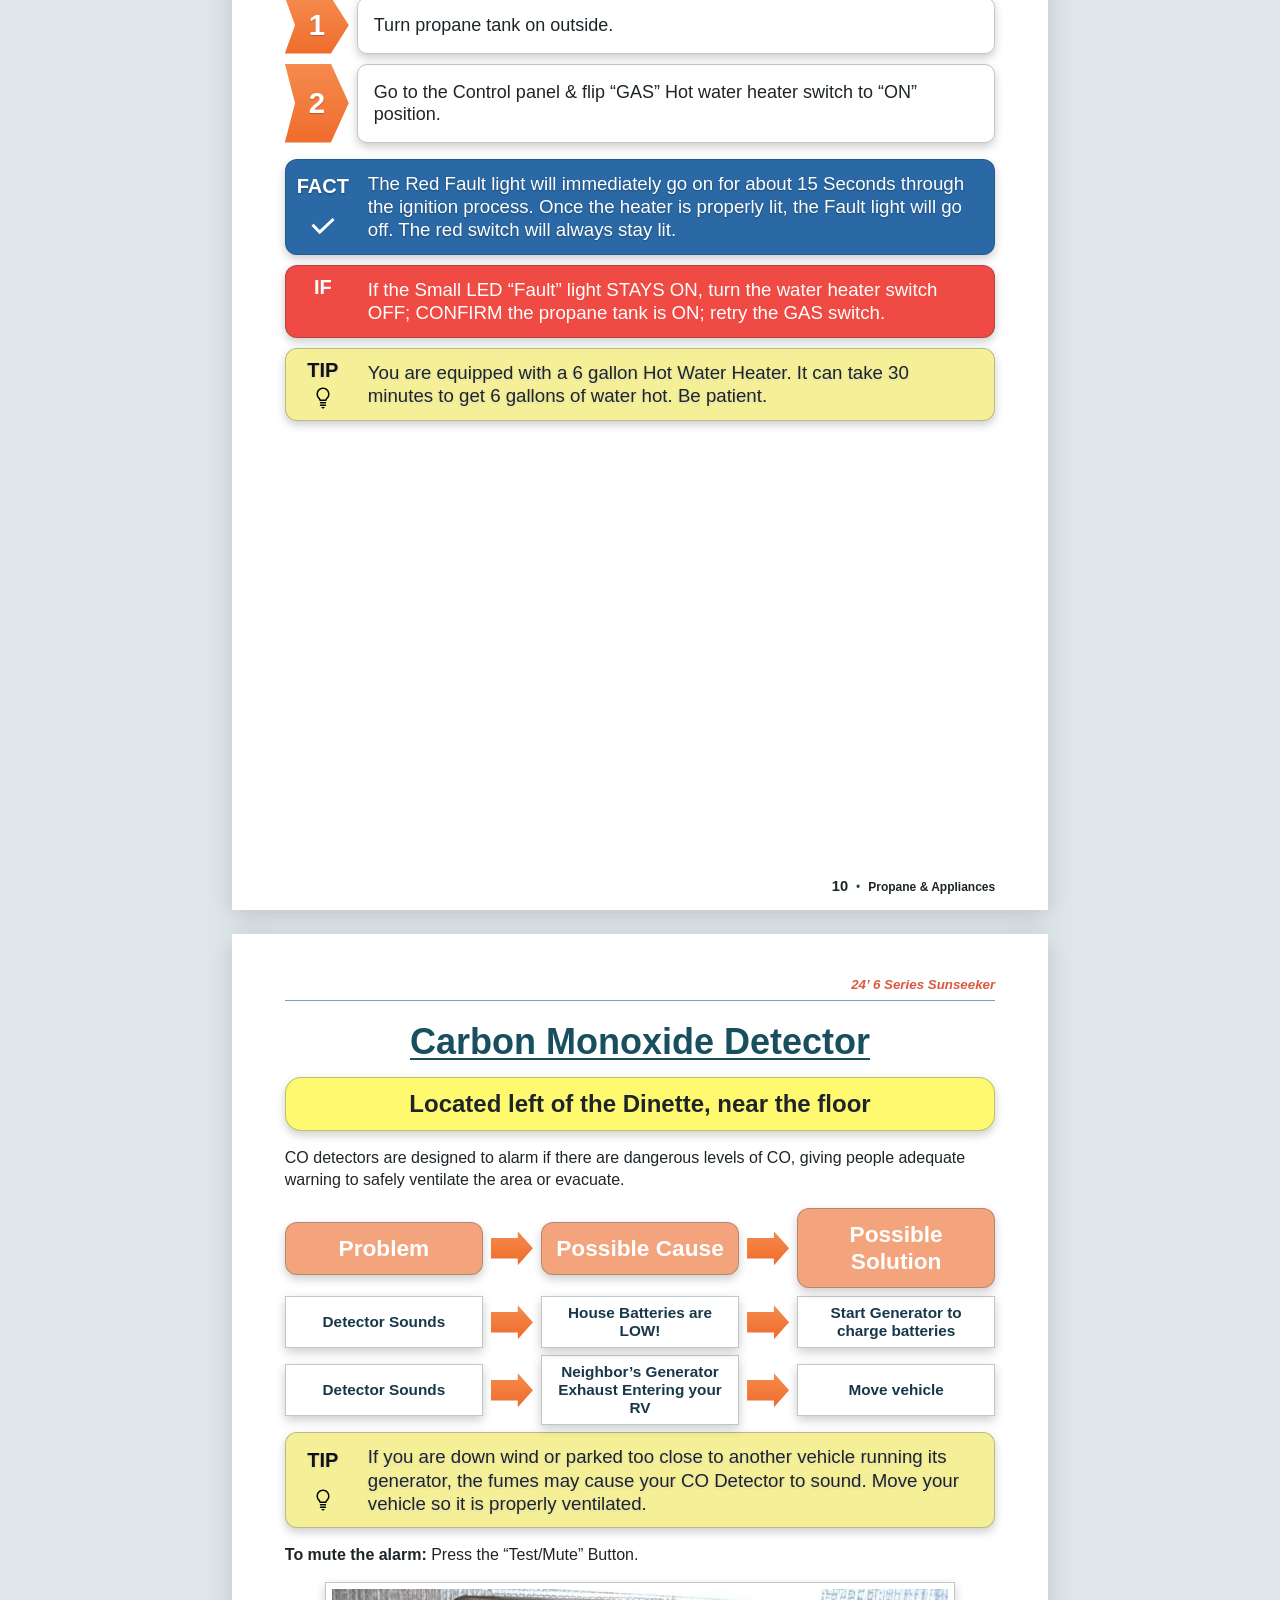
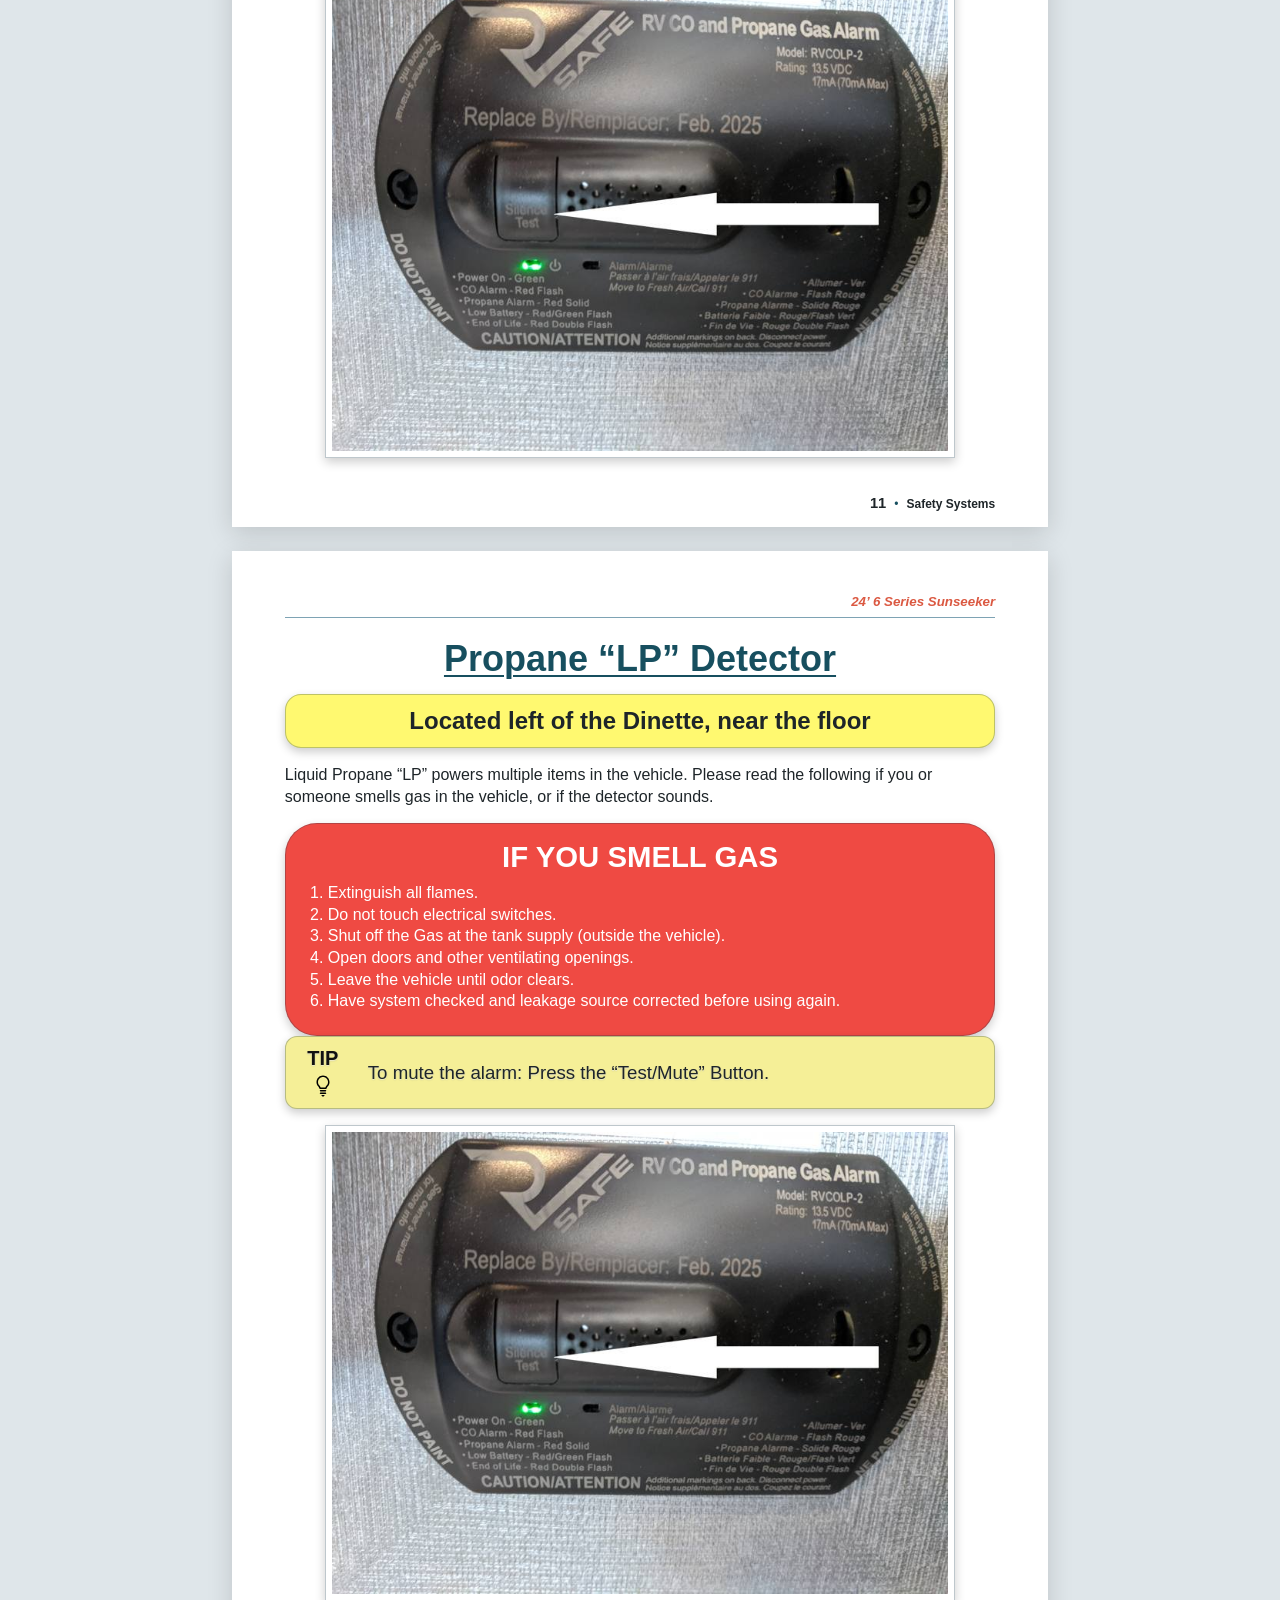
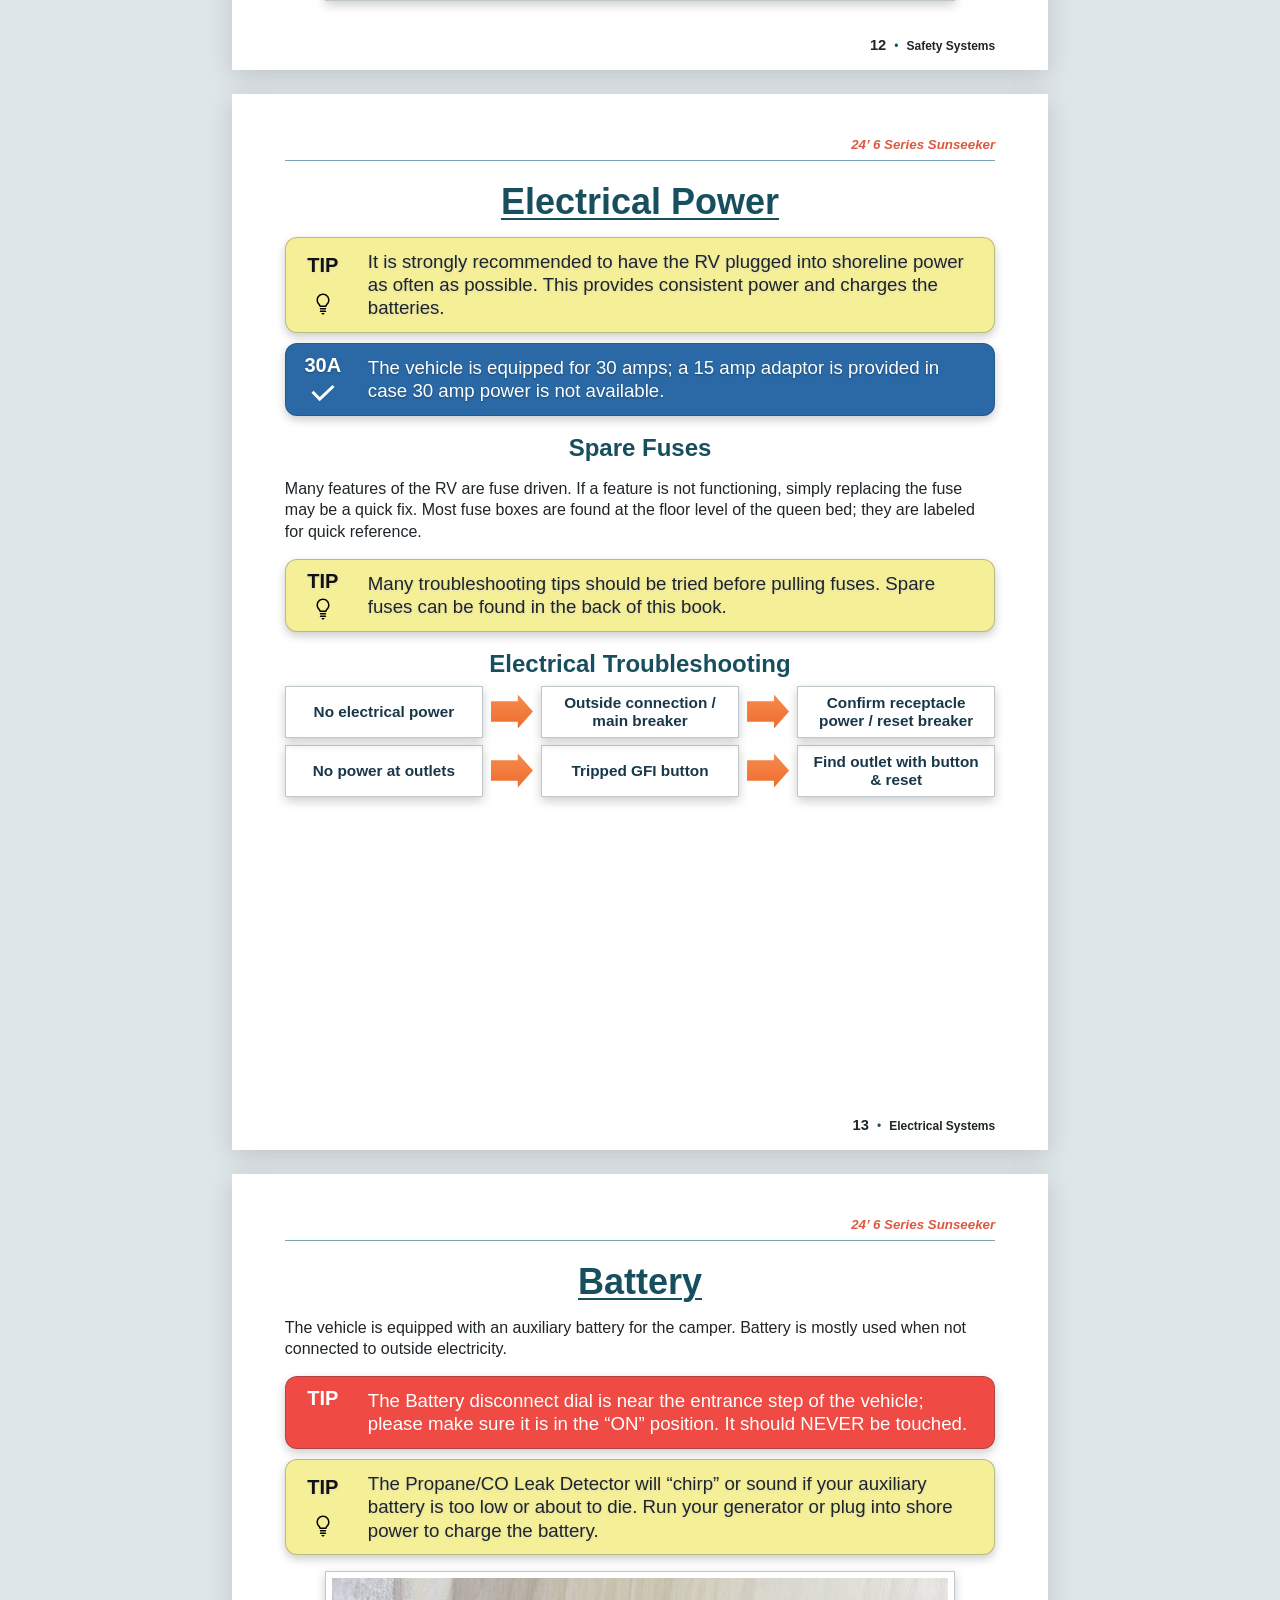
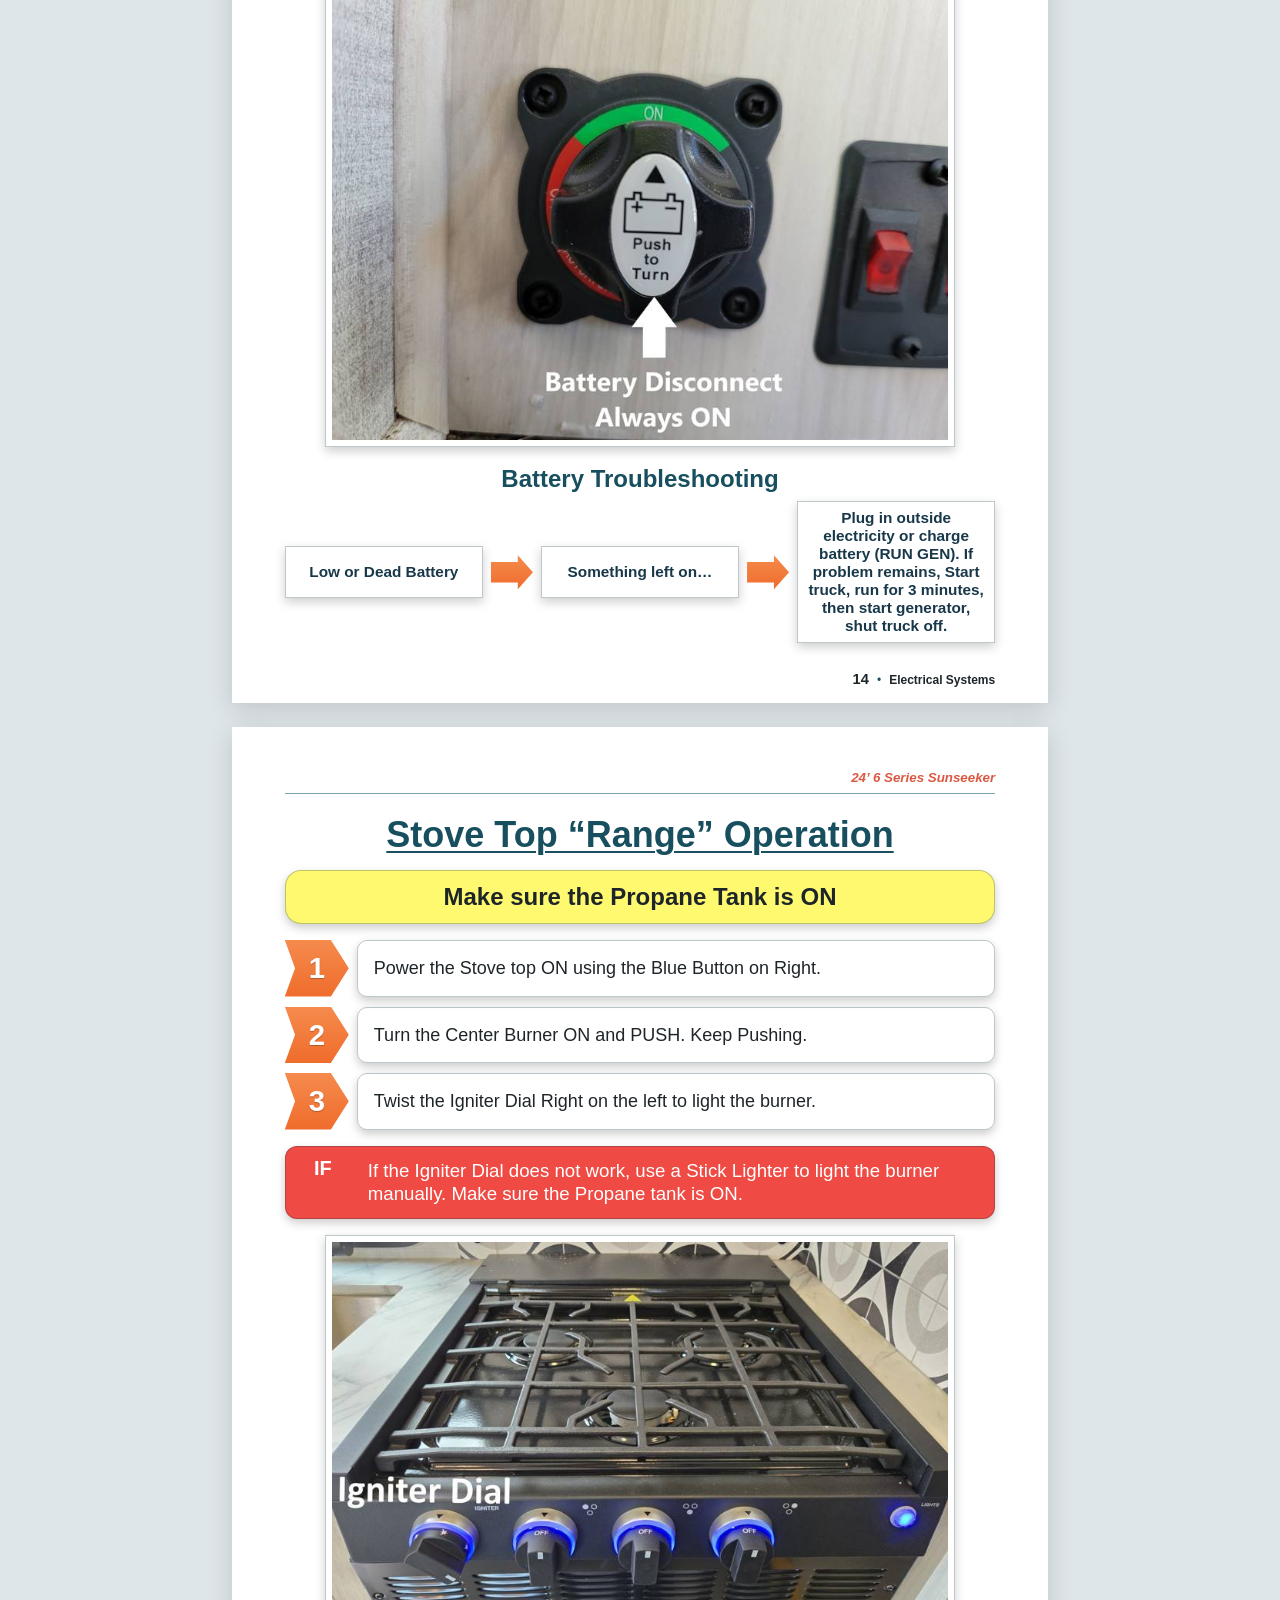
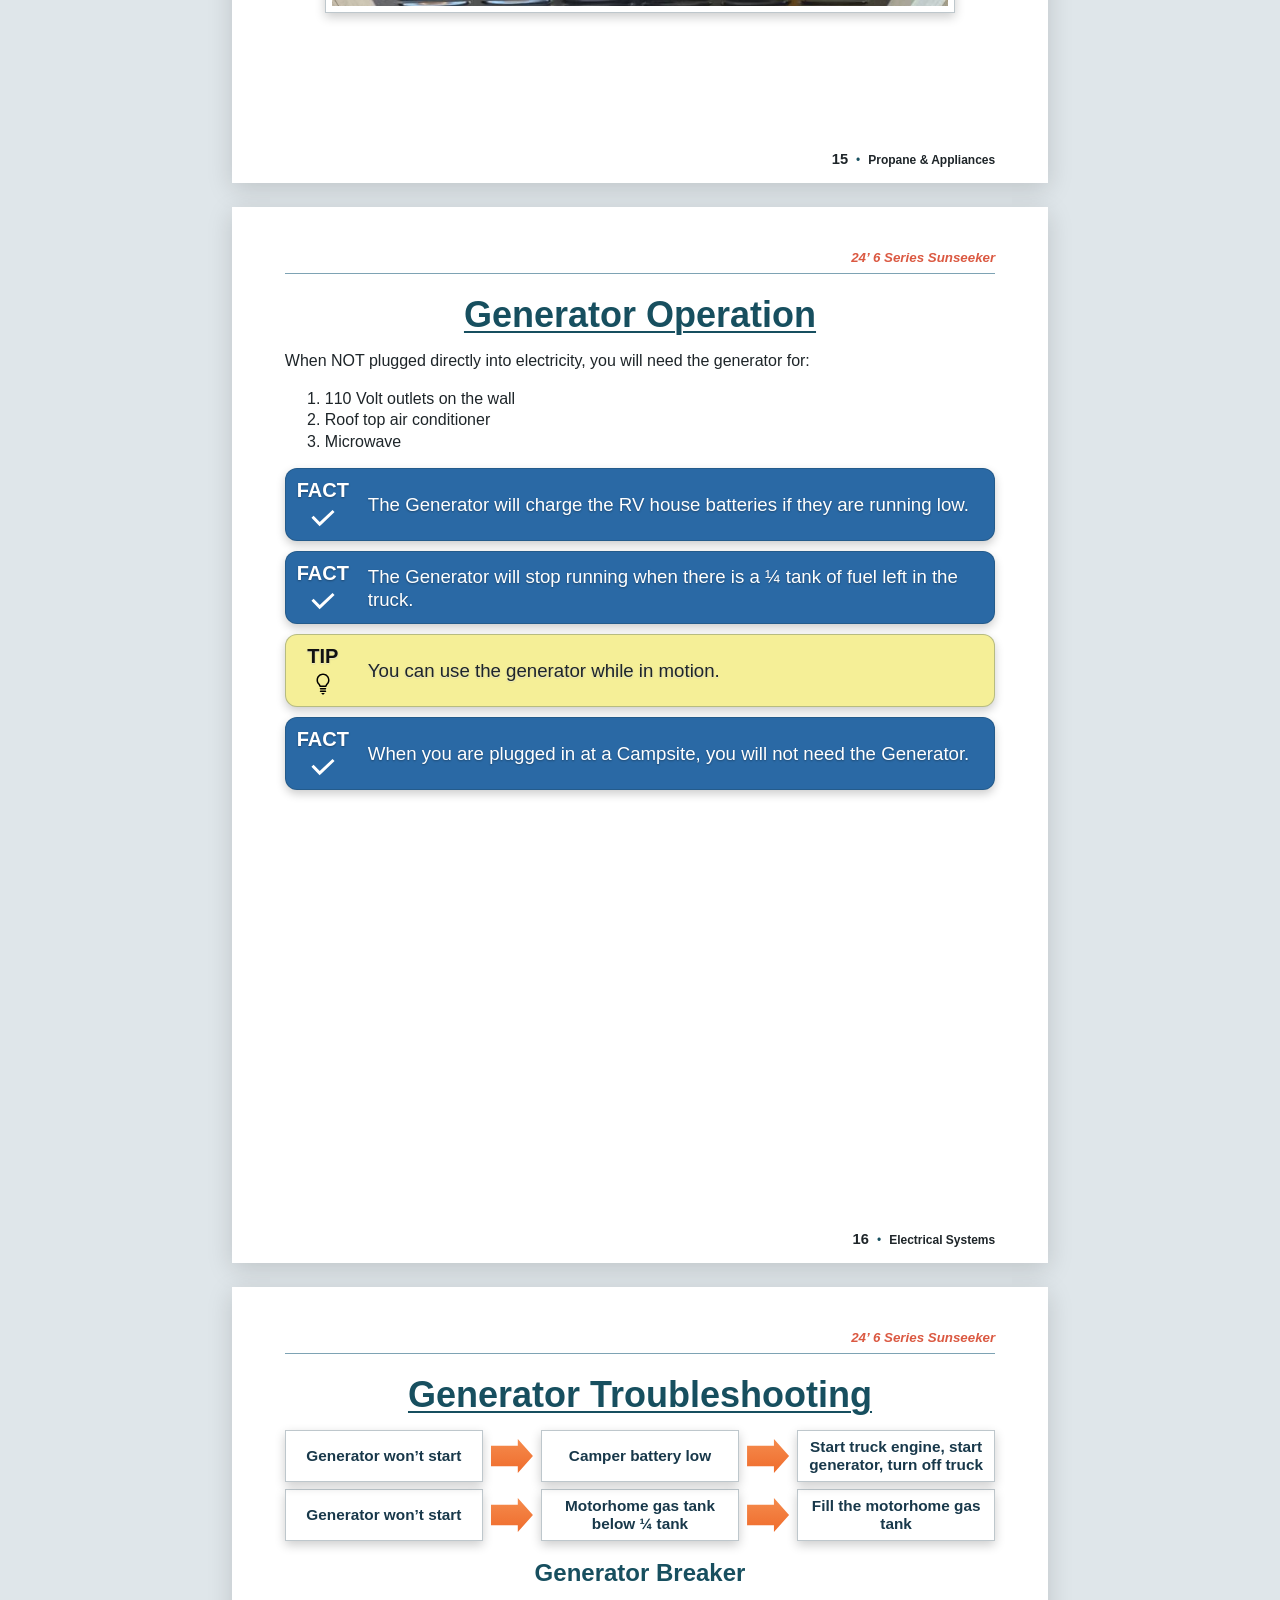
==== commit 3b9748e0: "Rebuild thermostat page redesign" ====
--- a/index.html
+++ b/index.html
@@ -131,47 +131,54 @@
   <footer class="page-footer"><span class="page-number">6</span><span class="footer-separator">•</span><span class="section-name">Getting Started</span></footer>
 </section>
 
-<section class="page">
+<section class="page thermostat-page">
   <header class="page-header">24’ 6 Series Sunseeker</header>
   <h1 class="section-title">Thermostat Operation</h1>
-  <div class="procedure">
-    <div class="step">
-      <div class="step-number">1</div>
-      <div class="step-body with-icon"><img class="context-icon" src="assets/icons/power.svg" alt="">To turn unit ON or off, press Mode.</div>
-    </div>
-    <div class="step">
-      <div class="step-number">2</div>
-      <div class="step-body with-icon"><img class="context-icon" src="assets/icons/snowflake.svg" alt="">For AC, press Mode and choose “Cool”. Press “Fan” until you are on “Auto.”</div>
-    </div>
-    <div class="step">
-      <div class="step-number">3</div>
-      <div class="step-body with-icon"><img class="context-icon" src="assets/icons/flame.svg" alt="">For HEAT, press Mode and choose “Furnace.” Only The Furnace should Not be set to Auto.</div>
-    </div>
-    <div class="step">
-      <div class="step-number">4</div>
-      <div class="step-body">Set to desired temp. It may take up to 3 minutes for cool or warm air to blow.</div>
-    </div>
-  </div>
-  <div class="highlight">For AC – The proper Setting is Cool – Auto Fan</div>
-  <div class="figure-grid">
-    <figure class="photo-frame">
+
+  <div class="thermostat-procedure">
+    <div class="icon-step">
+      <div class="icon-arrow"><img src="assets/icons/power.svg" alt=""></div>
+      <div class="step-body">To turn the unit <strong>ON</strong> or <strong>OFF</strong>, press <strong>MODE</strong>.</div>
+    </div>
+
+    <div class="icon-step">
+      <div class="icon-arrow"><img src="assets/icons/snowflake.svg" alt=""></div>
+      <div class="step-body">For <strong>Air Conditioning</strong>, press <strong>Mode</strong> until you see <strong>“Cool.”</strong><br>Then, press <strong>Fan</strong> until you are on <strong>“Auto.”</strong></div>
+    </div>
+
+    <div class="icon-step">
+      <div class="icon-arrow"><img src="assets/icons/flame.svg" alt=""></div>
+      <div class="step-body">For <strong>Heat</strong>, press <strong>Mode</strong> until you see <strong>“Furnace.”</strong><br>Then, press <strong>Fan</strong> until it is <strong>OFF.</strong></div>
+    </div>
+
+    <div class="icon-step">
+      <div class="icon-arrow"><img src="assets/icons/speedometer.svg" alt=""></div>
+      <div class="step-body">Set to desired temperature.</div>
+    </div>
+  </div>
+
+  <div class="thermostat-figures">
+    <figure class="thermostat-figure">
       <img src="assets/images/sunseeker-24/thermostat-ac.jpg" alt="Thermostat showing air conditioning setting">
-      <figcaption class="photo-caption">A/C Setting</figcaption>
+      <figcaption>Air Conditioning Setting</figcaption>
     </figure>
-    <figure class="photo-frame">
+    <figure class="thermostat-figure">
       <img src="assets/images/sunseeker-24/thermostat-furnace.jpg" alt="Thermostat showing furnace setting">
-      <figcaption class="photo-caption">Furnace Setting</figcaption>
+      <figcaption>Furnace Setting</figcaption>
     </figure>
   </div>
-  <div class="callout fact">
-    <div class="callout-label">FACT</div>
-    <div class="callout-body">Heat Pump option is not a sufficient way to stay warm, use the Furnace.</div>
-  </div>
-  <div class="callout tip">
-    <div class="callout-label">TIP</div>
-    <div class="callout-body">When set to Cool, air comes from top vents. When set to Furnace, air will blow from the bottom vents.</div>
-  </div>
-  <footer class="page-footer"><span class="page-number">7</span><span class="footer-separator">•</span><span class="section-name">Climate & Comfort</span></footer>
+
+  <div class="callout fact thermostat-callout">
+    <div class="callout-label">FACT</div>
+    <div class="callout-body">The Heat Pump option is not sufficient to stay warm. <strong>Use the furnace.</strong></div>
+  </div>
+
+  <div class="callout tip thermostat-callout">
+    <div class="callout-label">TIP</div>
+    <div class="callout-body">When set to <strong>Cool</strong>, air comes from the top vents.<br>When set to <strong>Furnace</strong>, air will blow from the bottom vents.</div>
+  </div>
+
+  <footer class="page-footer"><span class="page-number">7</span><span class="footer-separator">•</span><span class="section-name">Climate &amp; Comfort</span></footer>
 </section>
 
 <section class="page">
--- a/css/components.css
+++ b/css/components.css
@@ -105,11 +105,10 @@
   text-shadow: 0 1px 1px rgb(0 0 0 / 25%);
 }
 
-.step-body {
-  display: flex;
-  align-items: center;
+ .step-body {
+  display: block;
   min-height: 56px;
-  padding: 9px 16px;
+  padding: 16px;
   border: 2px solid var(--ink-soft);
   border-radius: 10px;
   font-size: 13.5pt;
@@ -296,11 +295,19 @@
   flex: 0 0 auto;
 }
 
+.callout-body.with-icon,
+.step-body.with-icon {
+  display: flex;
+  align-items: center;
+  gap: 10px;
+}
+
 .callout-body.with-icon {
-  display: flex;
-  align-items: center;
   justify-content: center;
-  gap: 10px;
+}
+
+.step-body.with-icon {
+  justify-content: flex-start;
 }
 
 
@@ -382,3 +389,106 @@
   text-decoration: underline;
   text-underline-offset: 3px;
 }
+
+
+/* Subtle raised text treatment used by informational callouts */
+.callout.tip .callout-label,
+.callout.tip .callout-body {
+  text-shadow: 0 1px 1px rgb(255 255 255 / 55%),
+               0 1px 2px rgb(0 0 0 / 16%);
+}
+
+.callout.fact .callout-label,
+.callout.fact .callout-body {
+  text-shadow: 0 1px 2px rgb(0 0 0 / 32%);
+}
+
+
+/* Thermostat page composition */
+.thermostat-procedure {
+  display: grid;
+  gap: 7px;
+  margin: 8px 0 14px;
+}
+
+.icon-step {
+  display: grid;
+  grid-template-columns: 76px 1fr;
+  align-items: center;
+}
+
+.icon-arrow {
+  position: relative;
+  z-index: 1;
+  height: 52px;
+  margin-right: -6px;
+  display: grid;
+  place-items: center;
+  background: linear-gradient(#f58b4d, #ef6c2c);
+  clip-path: polygon(0 0, 72% 0, 100% 50%, 72% 100%, 0 100%, 16% 50%);
+  filter: drop-shadow(0 3px 3px rgb(0 0 0 / 28%));
+}
+
+.icon-arrow img {
+  width: 30px;
+  height: 30px;
+  object-fit: contain;
+}
+
+.icon-step .step-body {
+  min-height: 52px;
+  padding: 9px 16px;
+  display: grid;
+  place-items: center;
+  text-align: center;
+  border: 2px solid var(--title-blue);
+  box-shadow: none;
+  font-size: 11.5pt;
+}
+
+.thermostat-figures {
+  display: grid;
+  grid-template-columns: 1fr 1fr;
+  gap: 54px;
+  max-width: 82%;
+  margin: 14px auto 8px;
+}
+
+.thermostat-figure {
+  margin: 0;
+  text-align: center;
+}
+
+.thermostat-figure img {
+  width: 100%;
+  aspect-ratio: 1.14 / 1;
+  object-fit: cover;
+  border: 1px solid #888;
+}
+
+.thermostat-figure::after {
+  content: "";
+  display: block;
+  width: 96%;
+  height: 3px;
+  margin: 6px auto 3px;
+  background: var(--title-blue);
+}
+
+.thermostat-figure figcaption {
+  color: var(--title-blue);
+  font-size: 9.5pt;
+  font-style: italic;
+}
+
+.thermostat-callout {
+  margin-top: 7px;
+  min-height: 54px;
+}
+
+.thermostat-callout .callout-body {
+  padding-top: 9px;
+  padding-bottom: 9px;
+  text-align: center;
+  font-size: 11pt;
+}
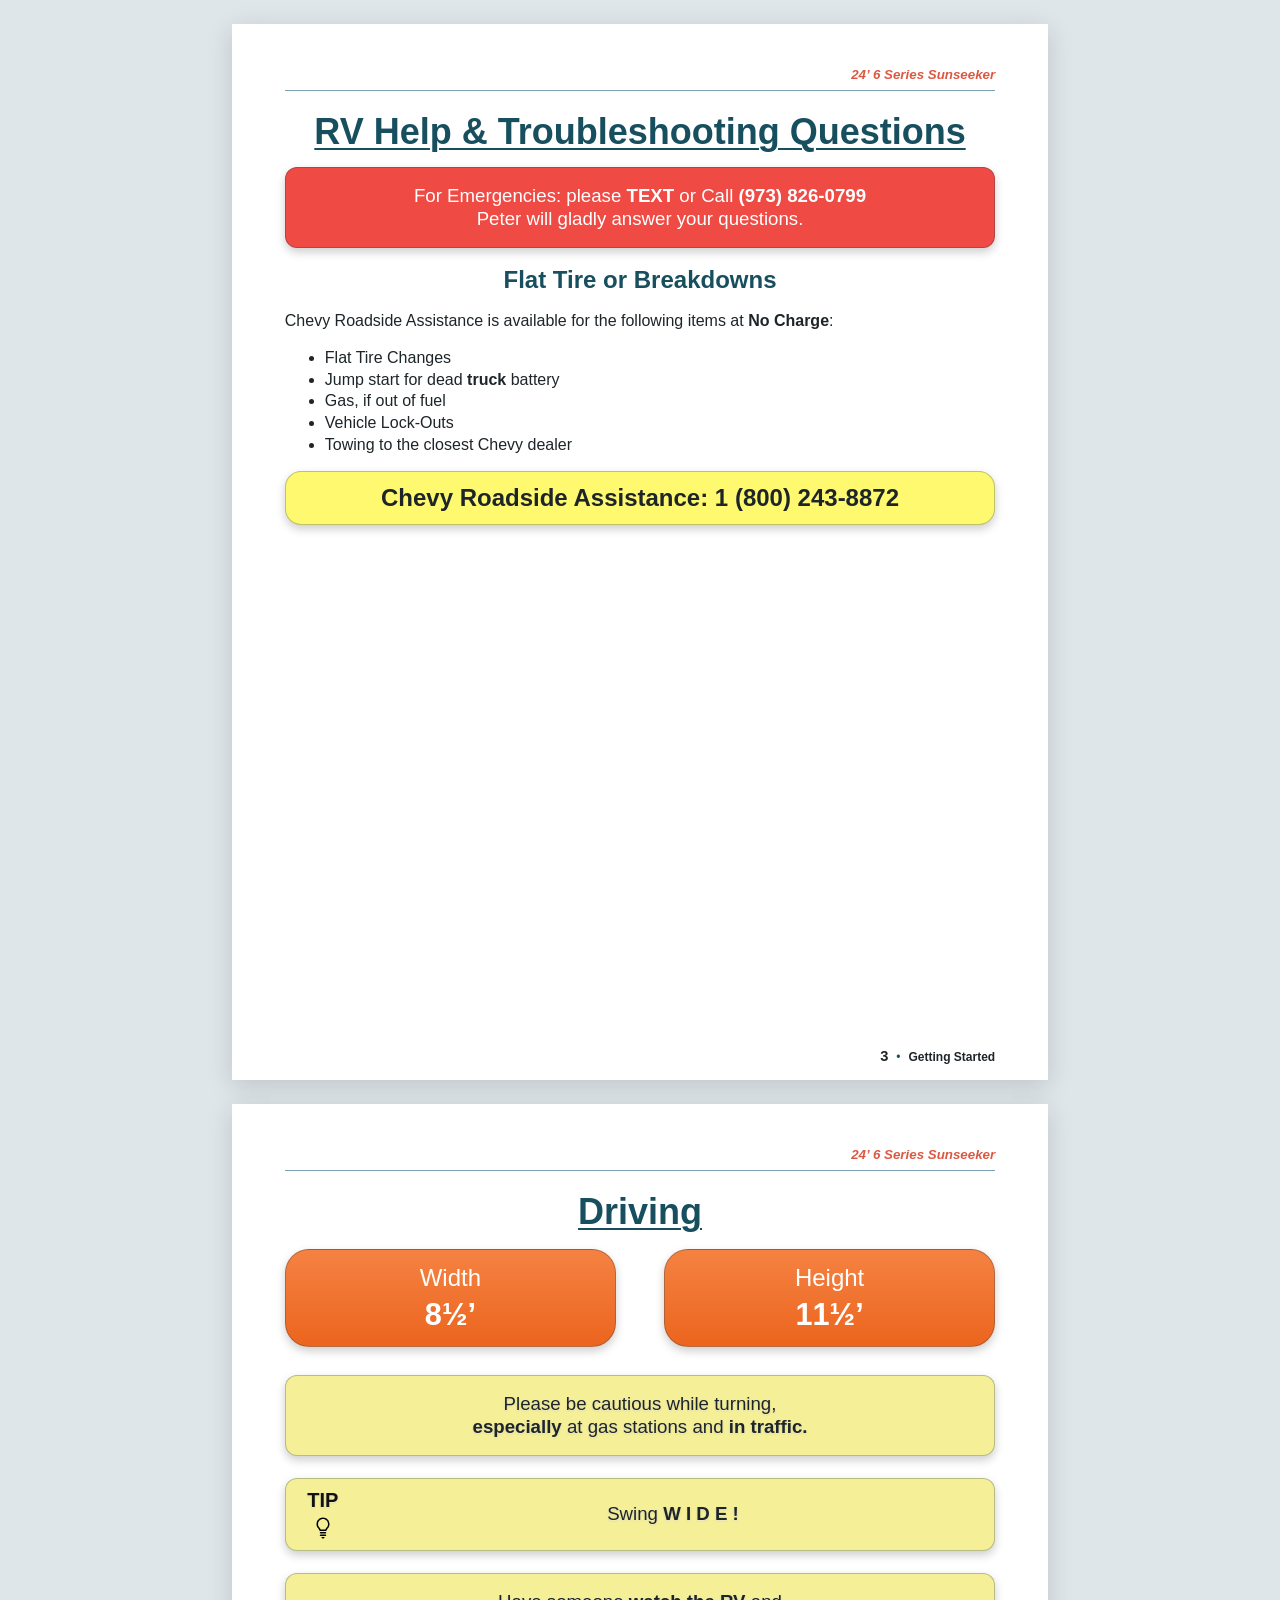
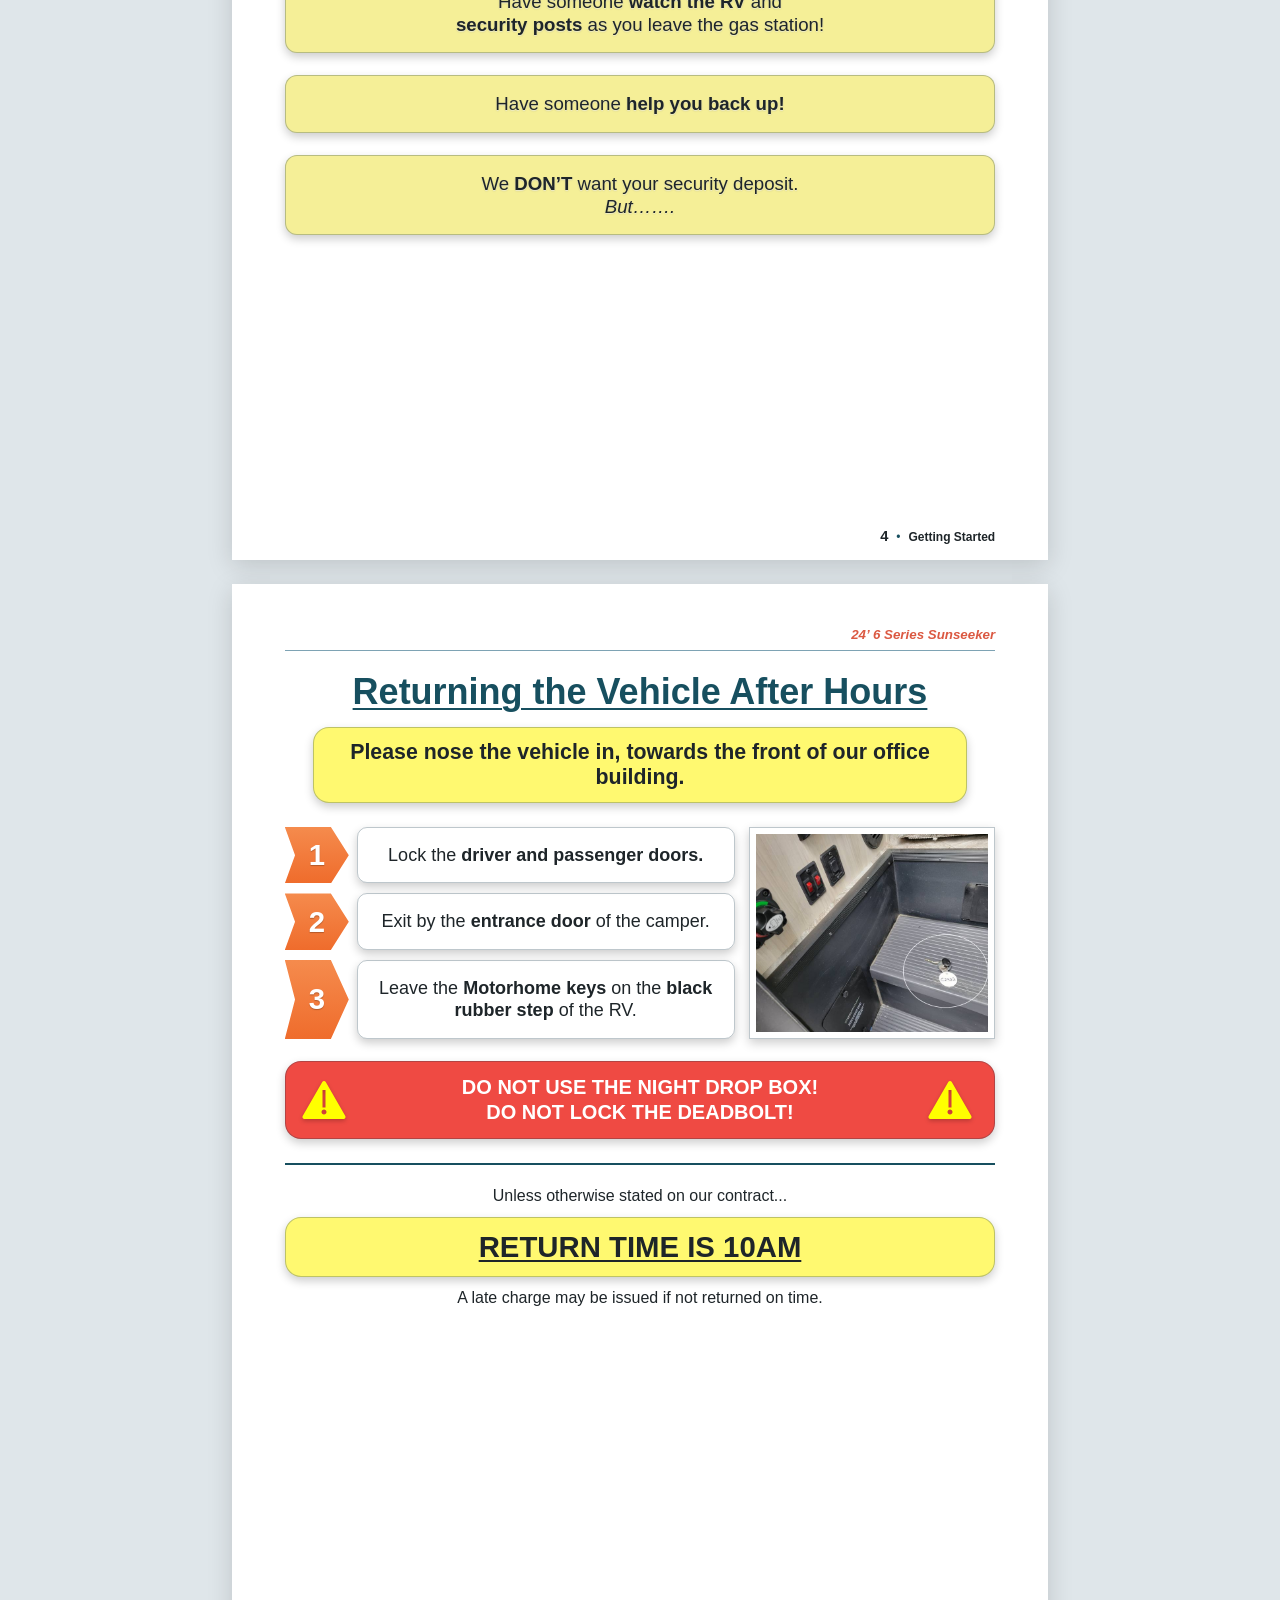
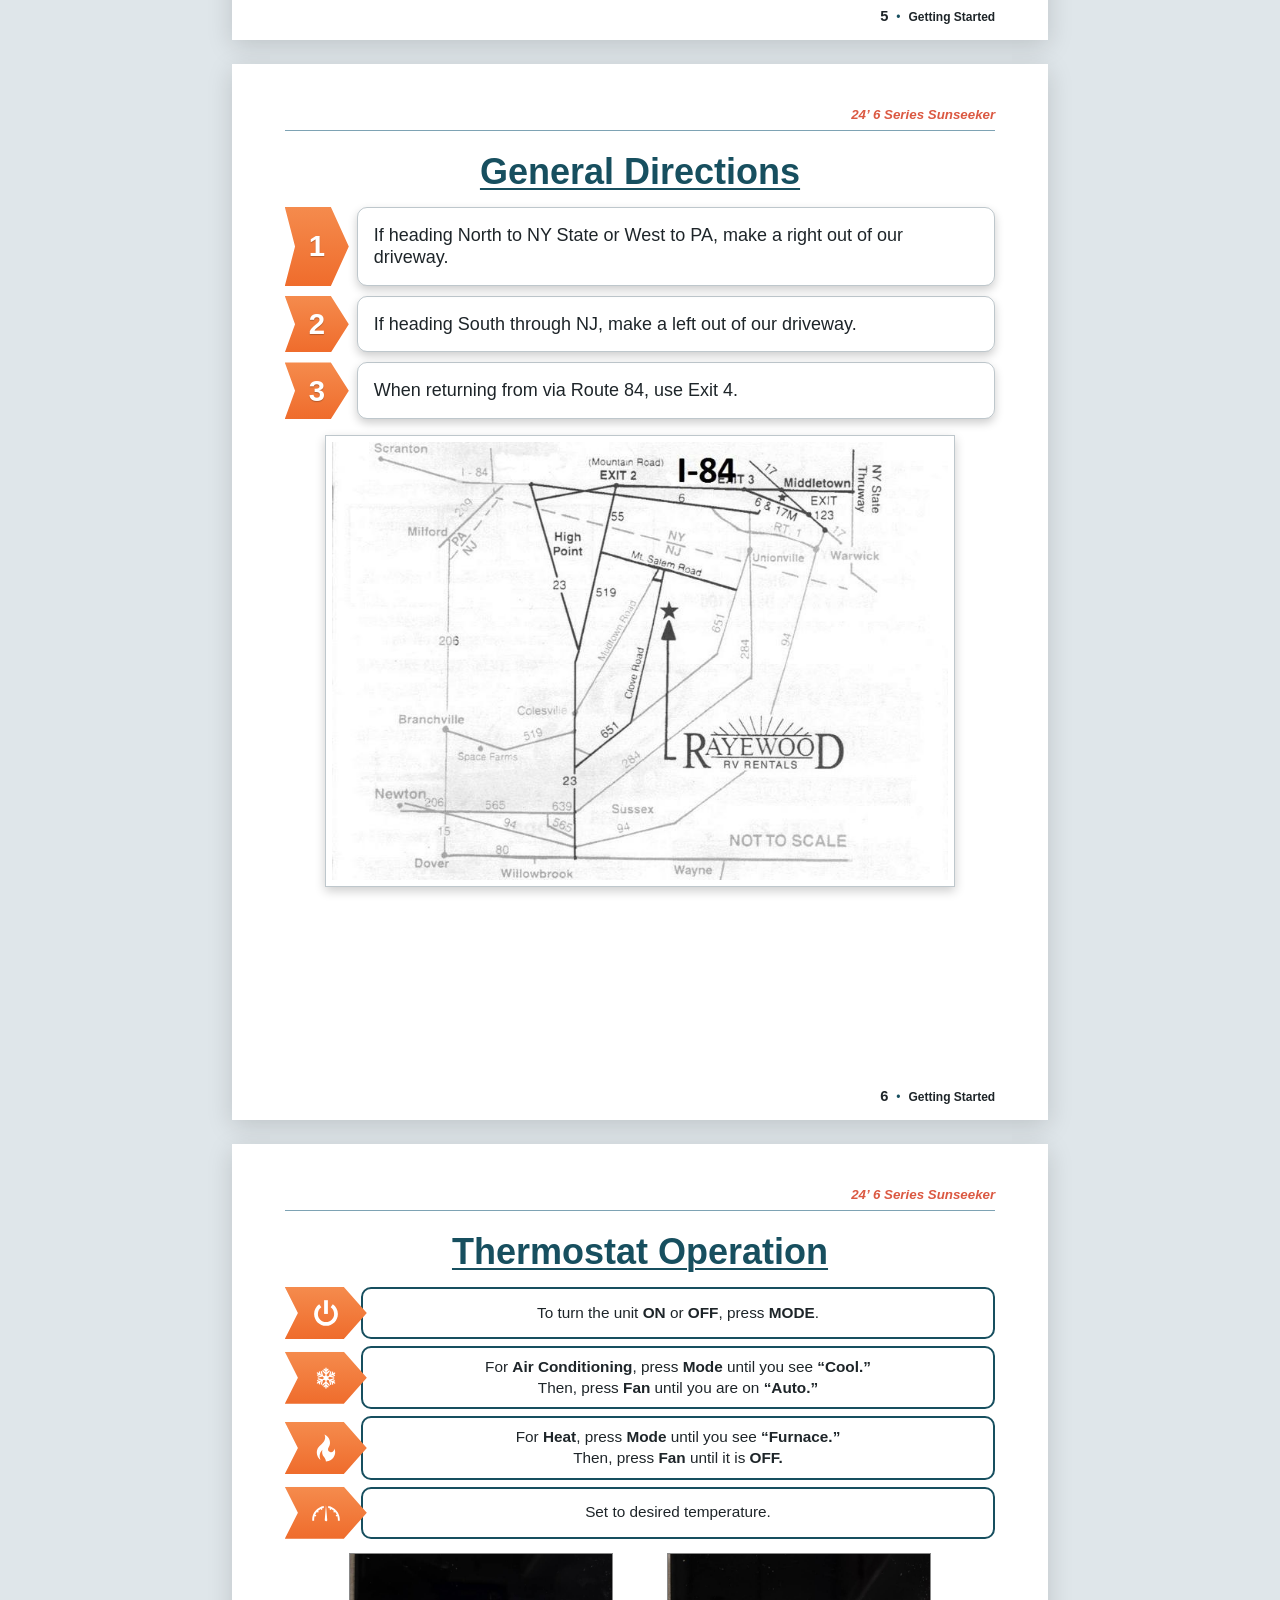
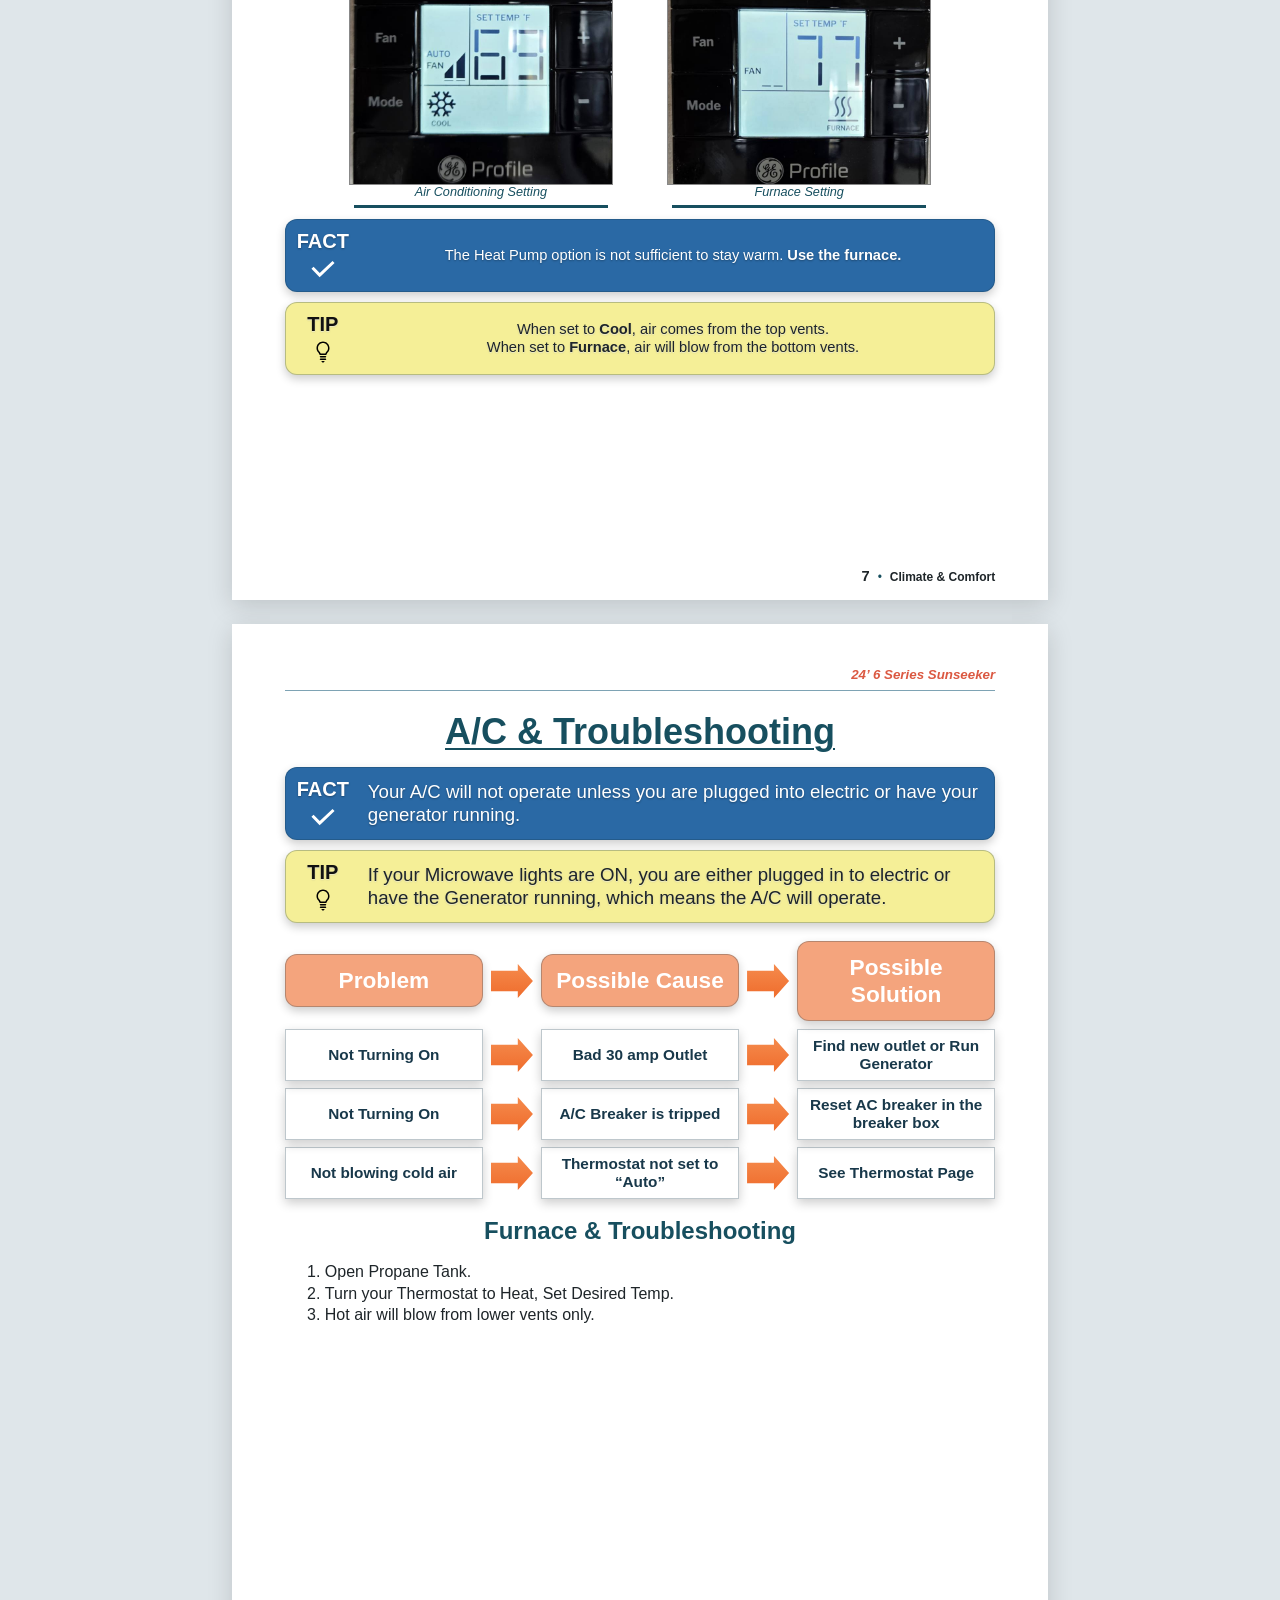
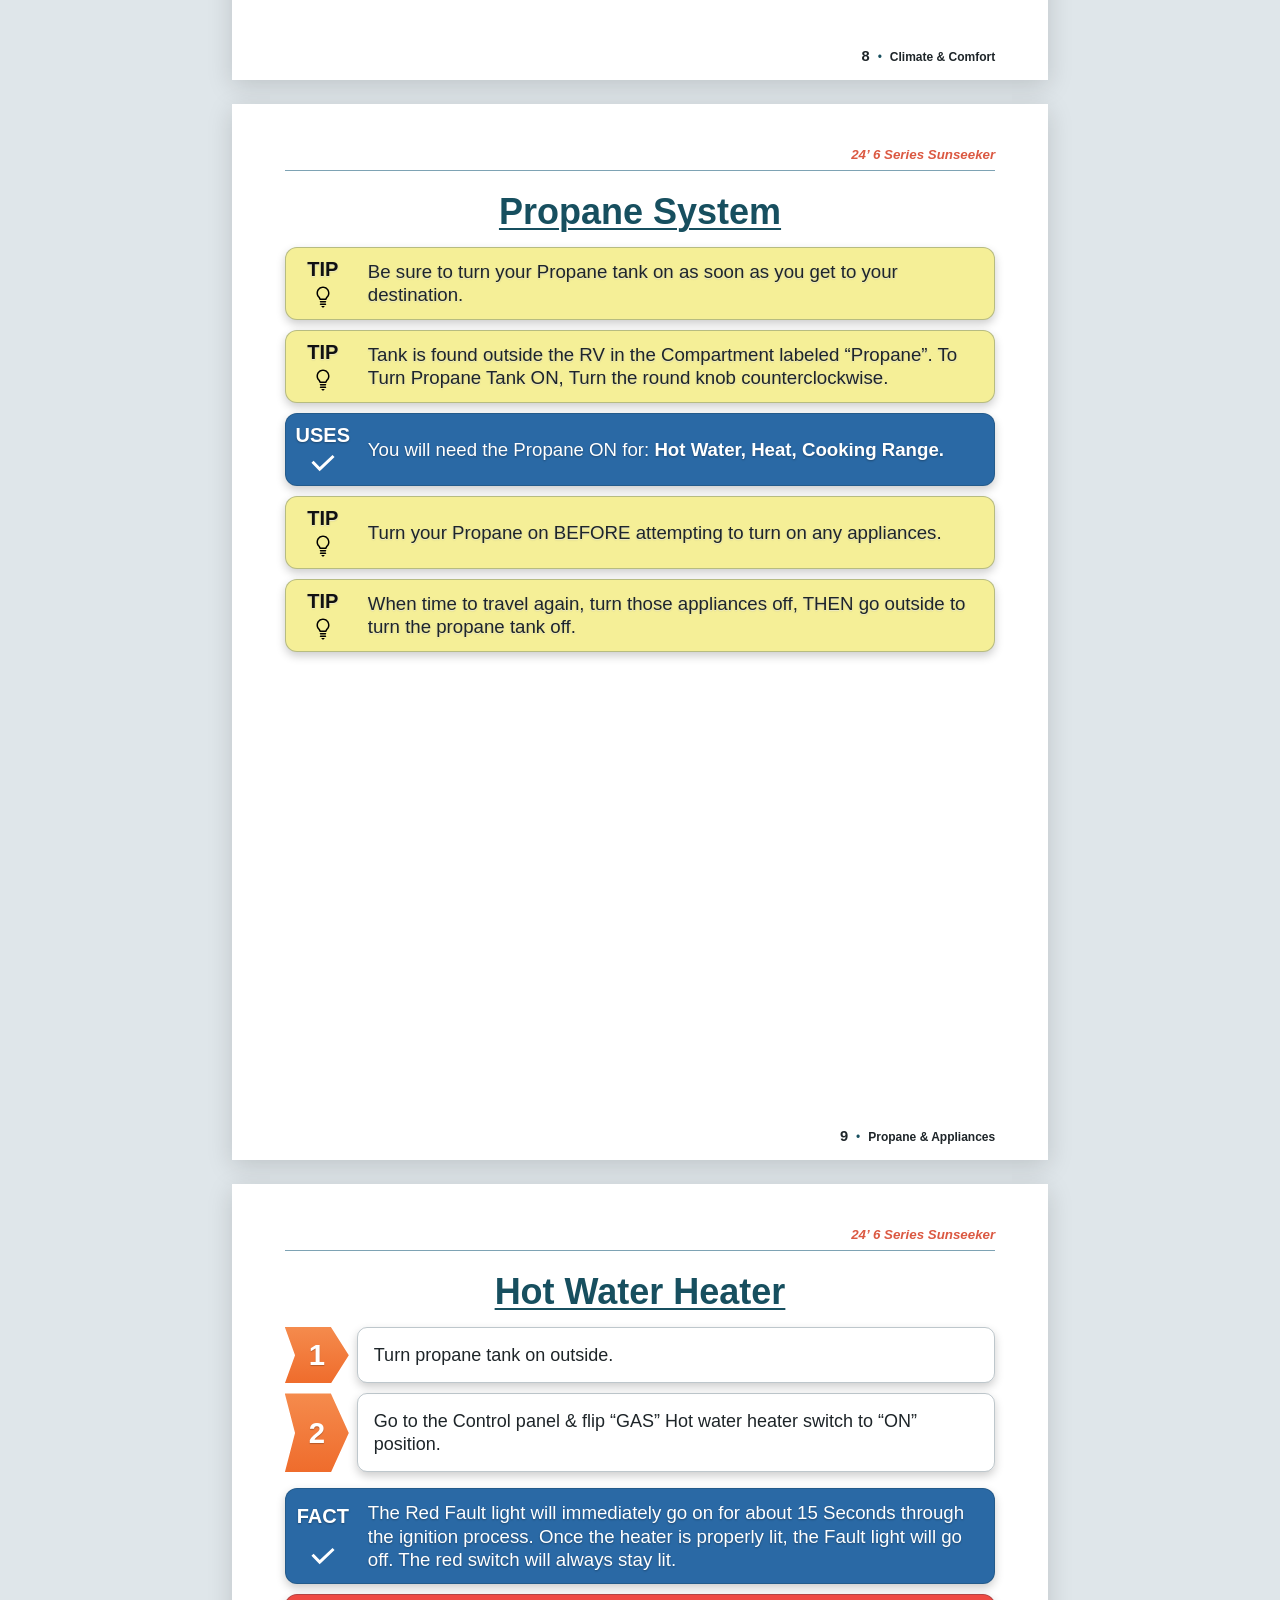
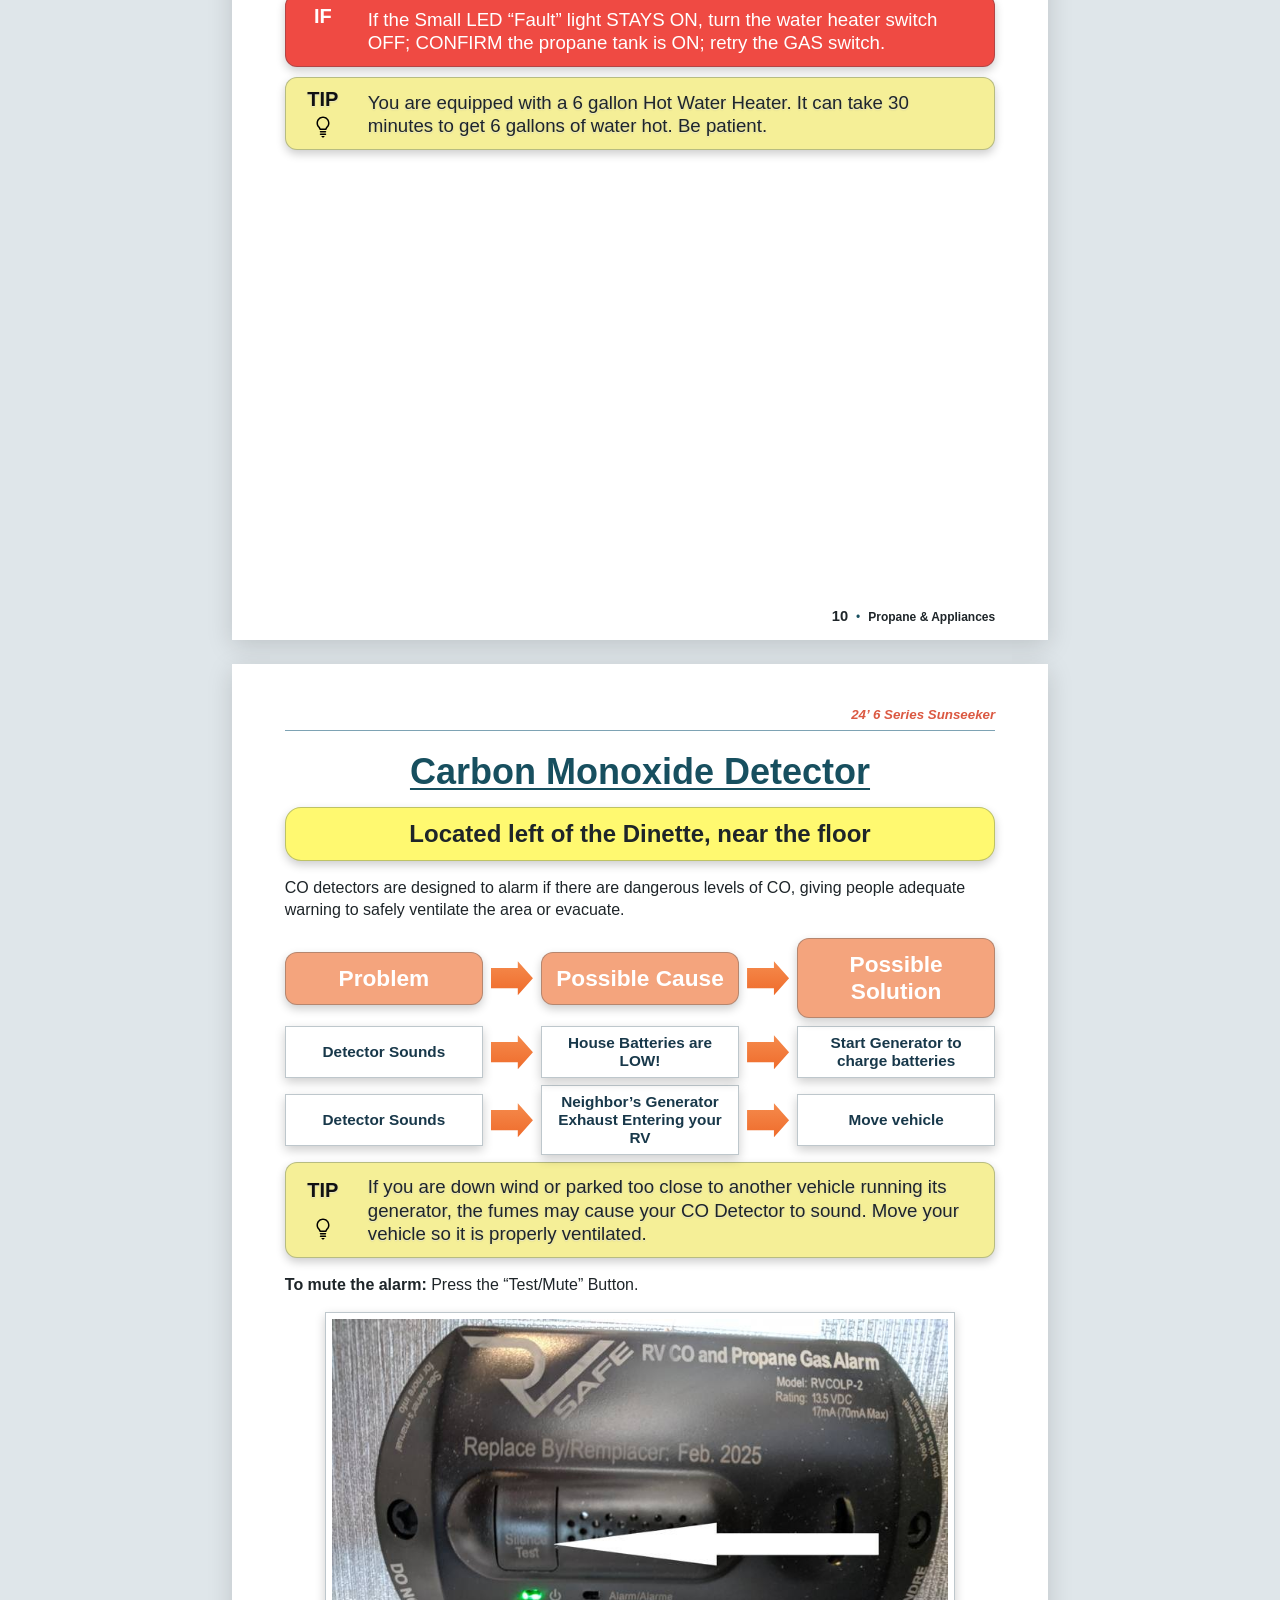
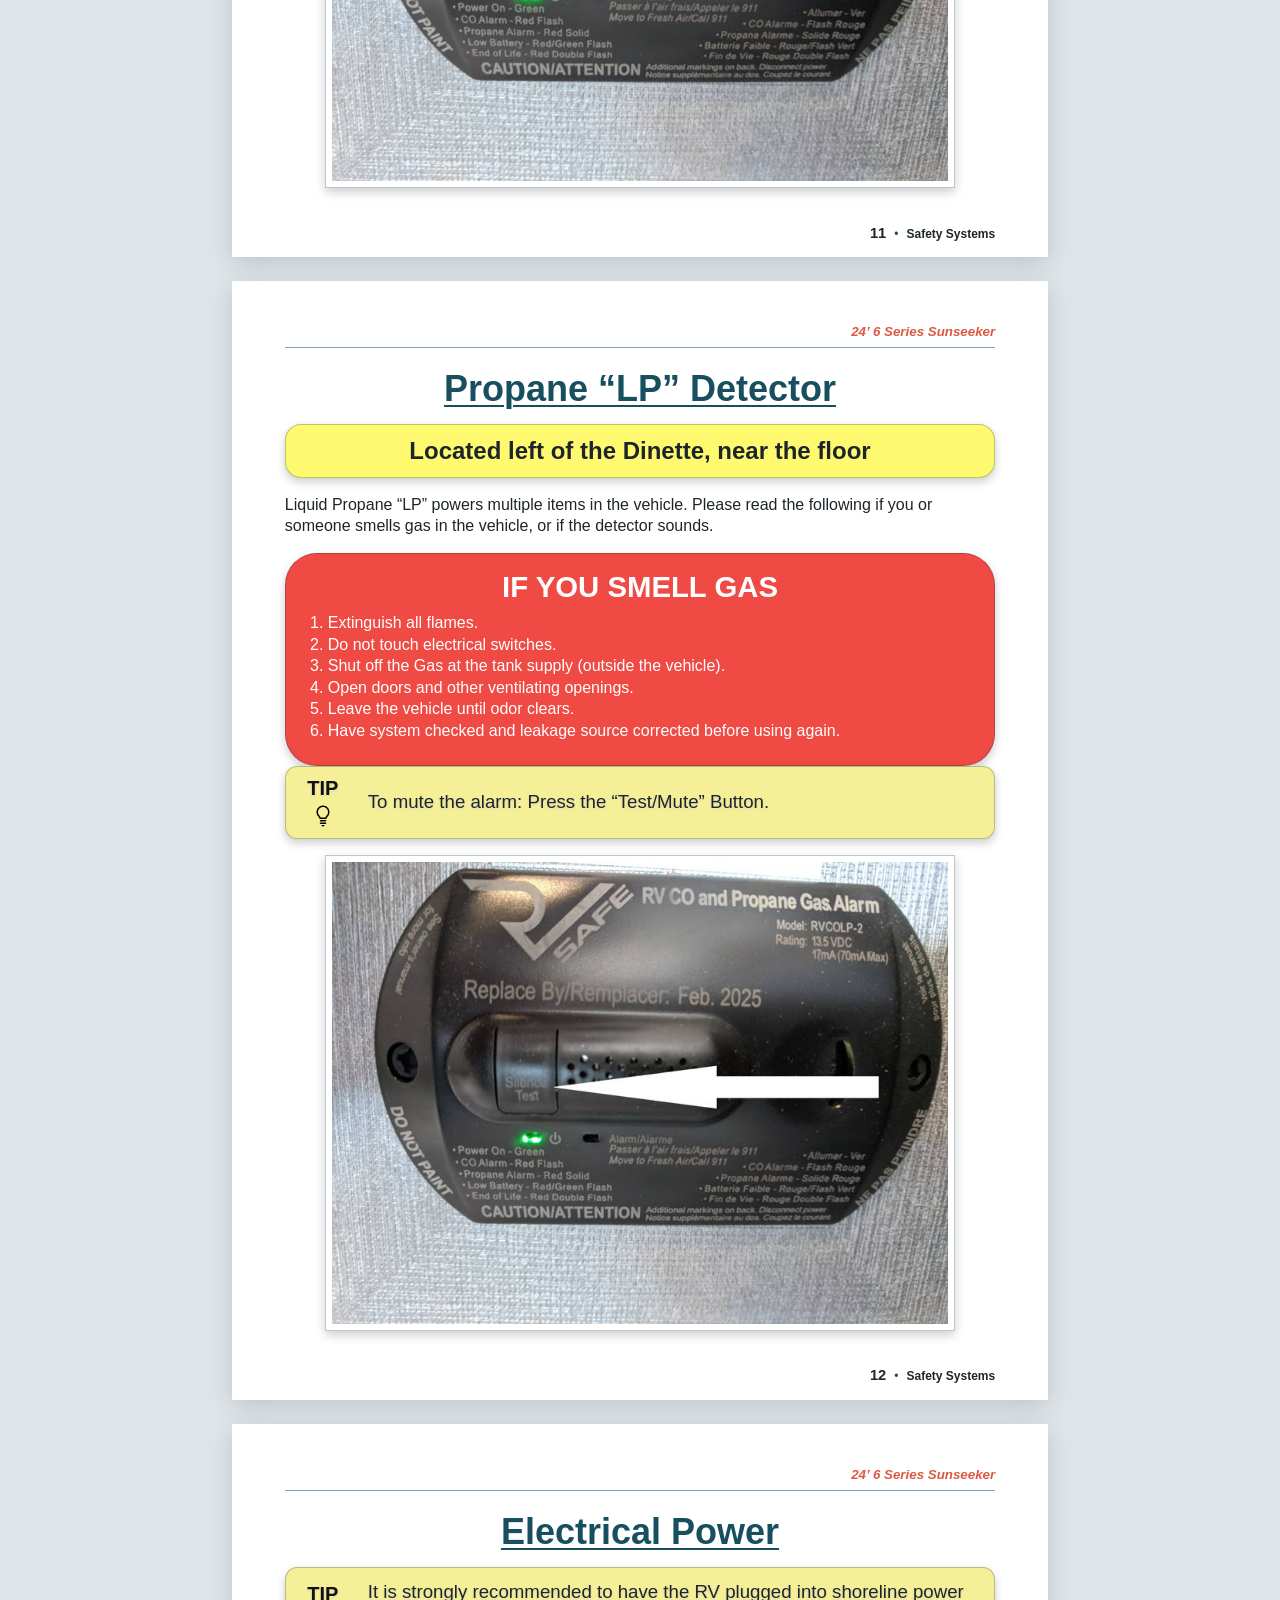
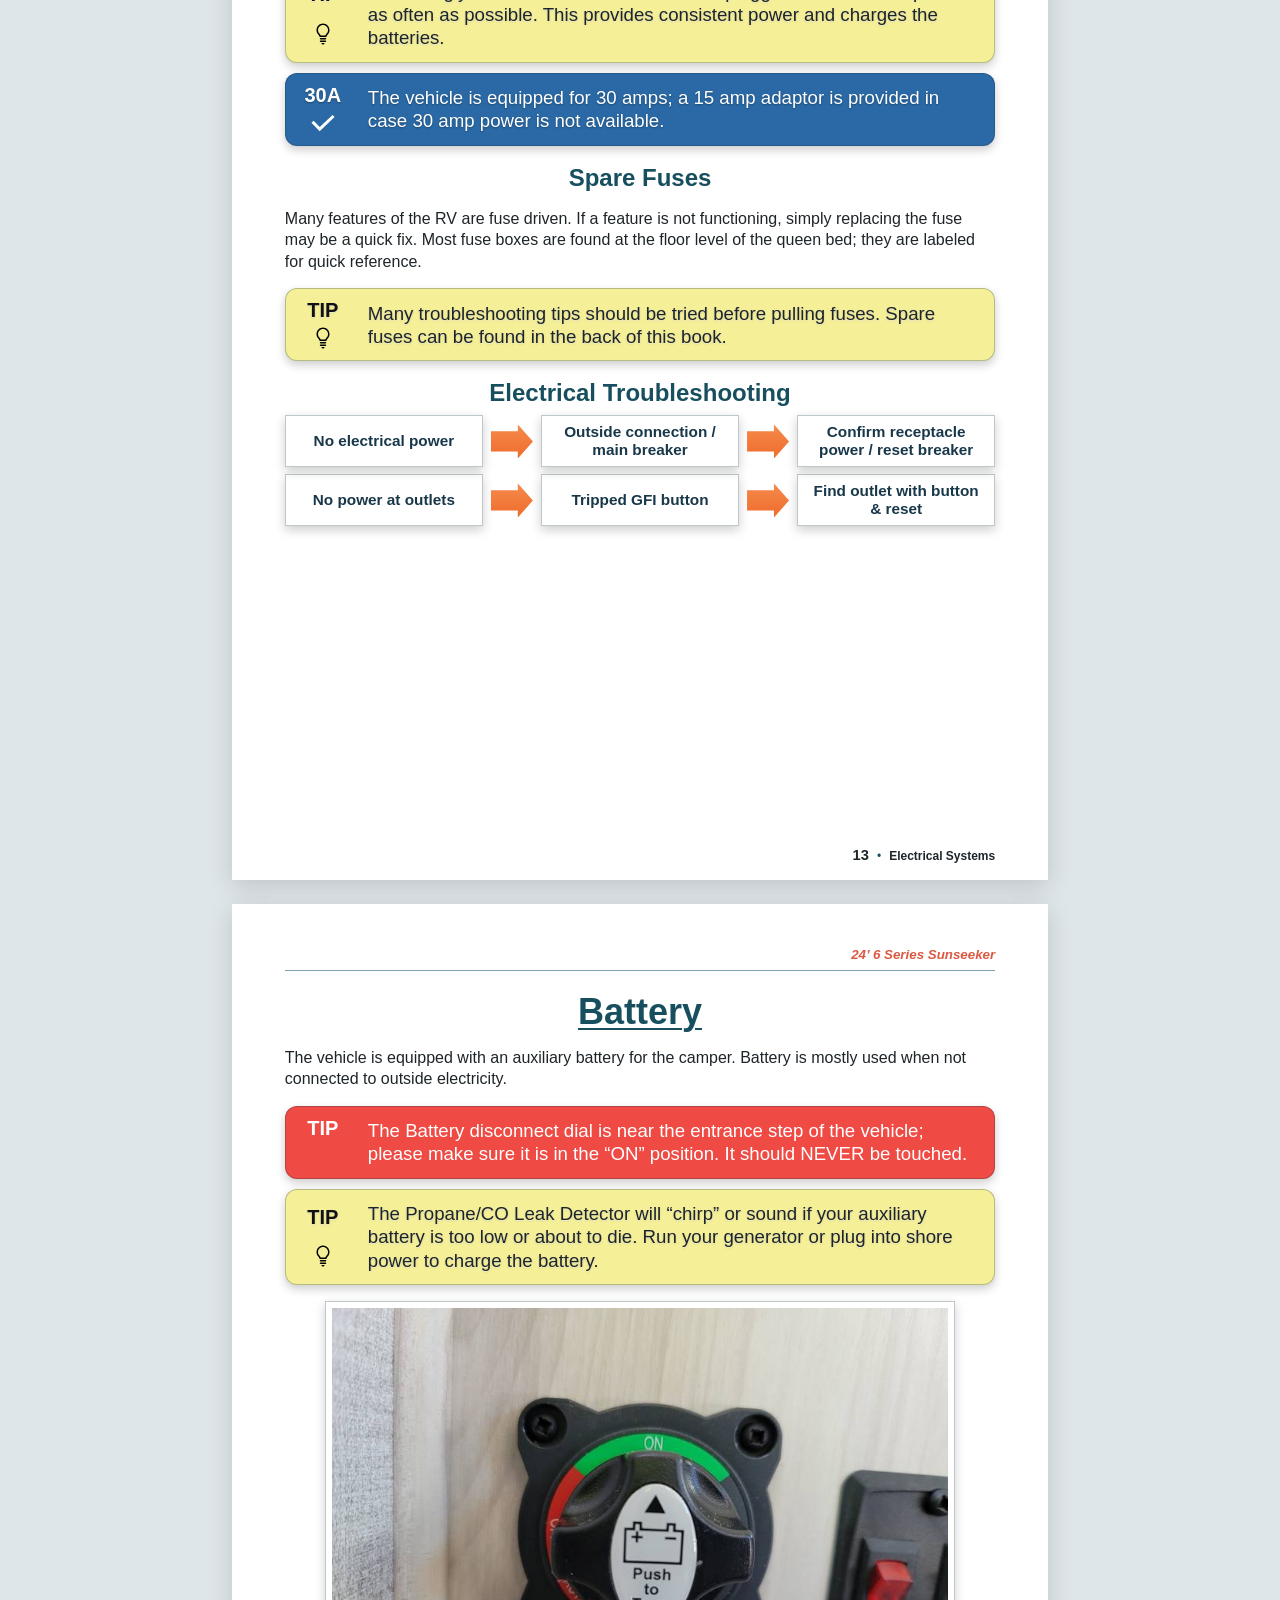
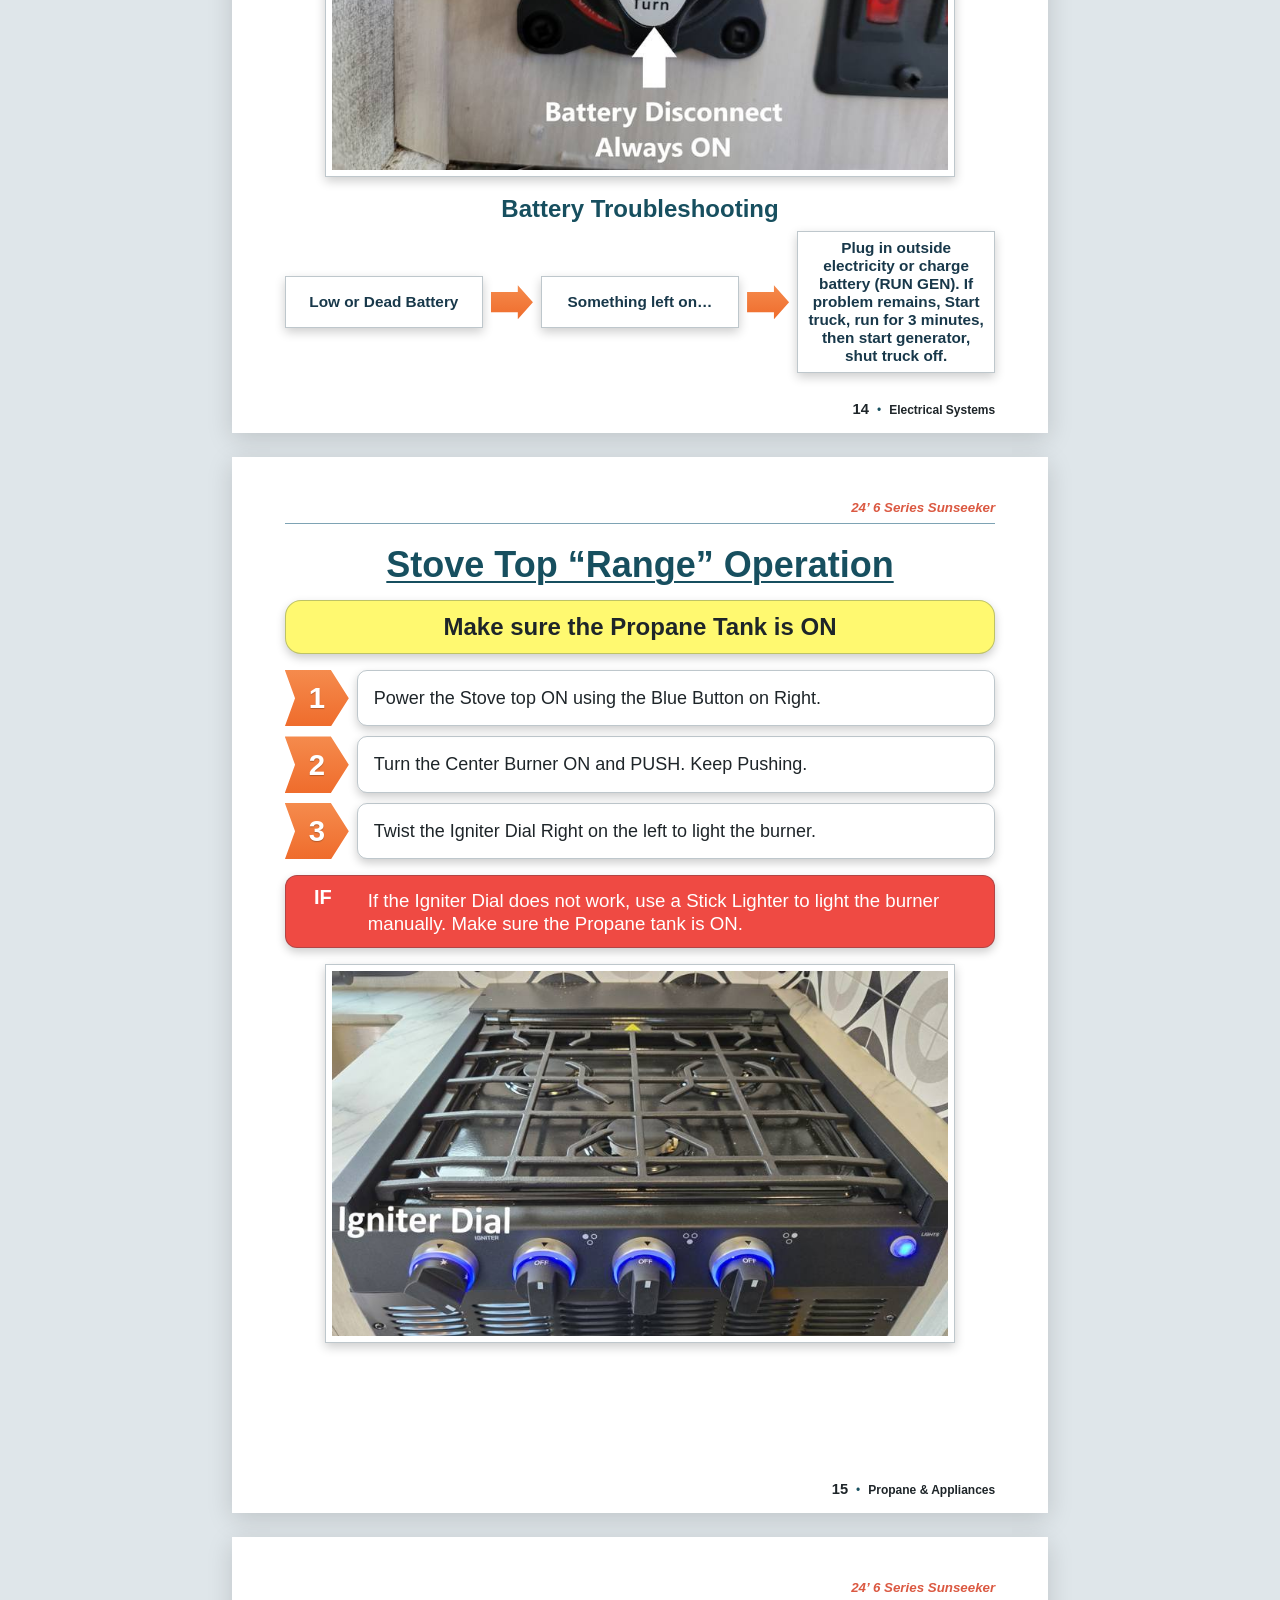
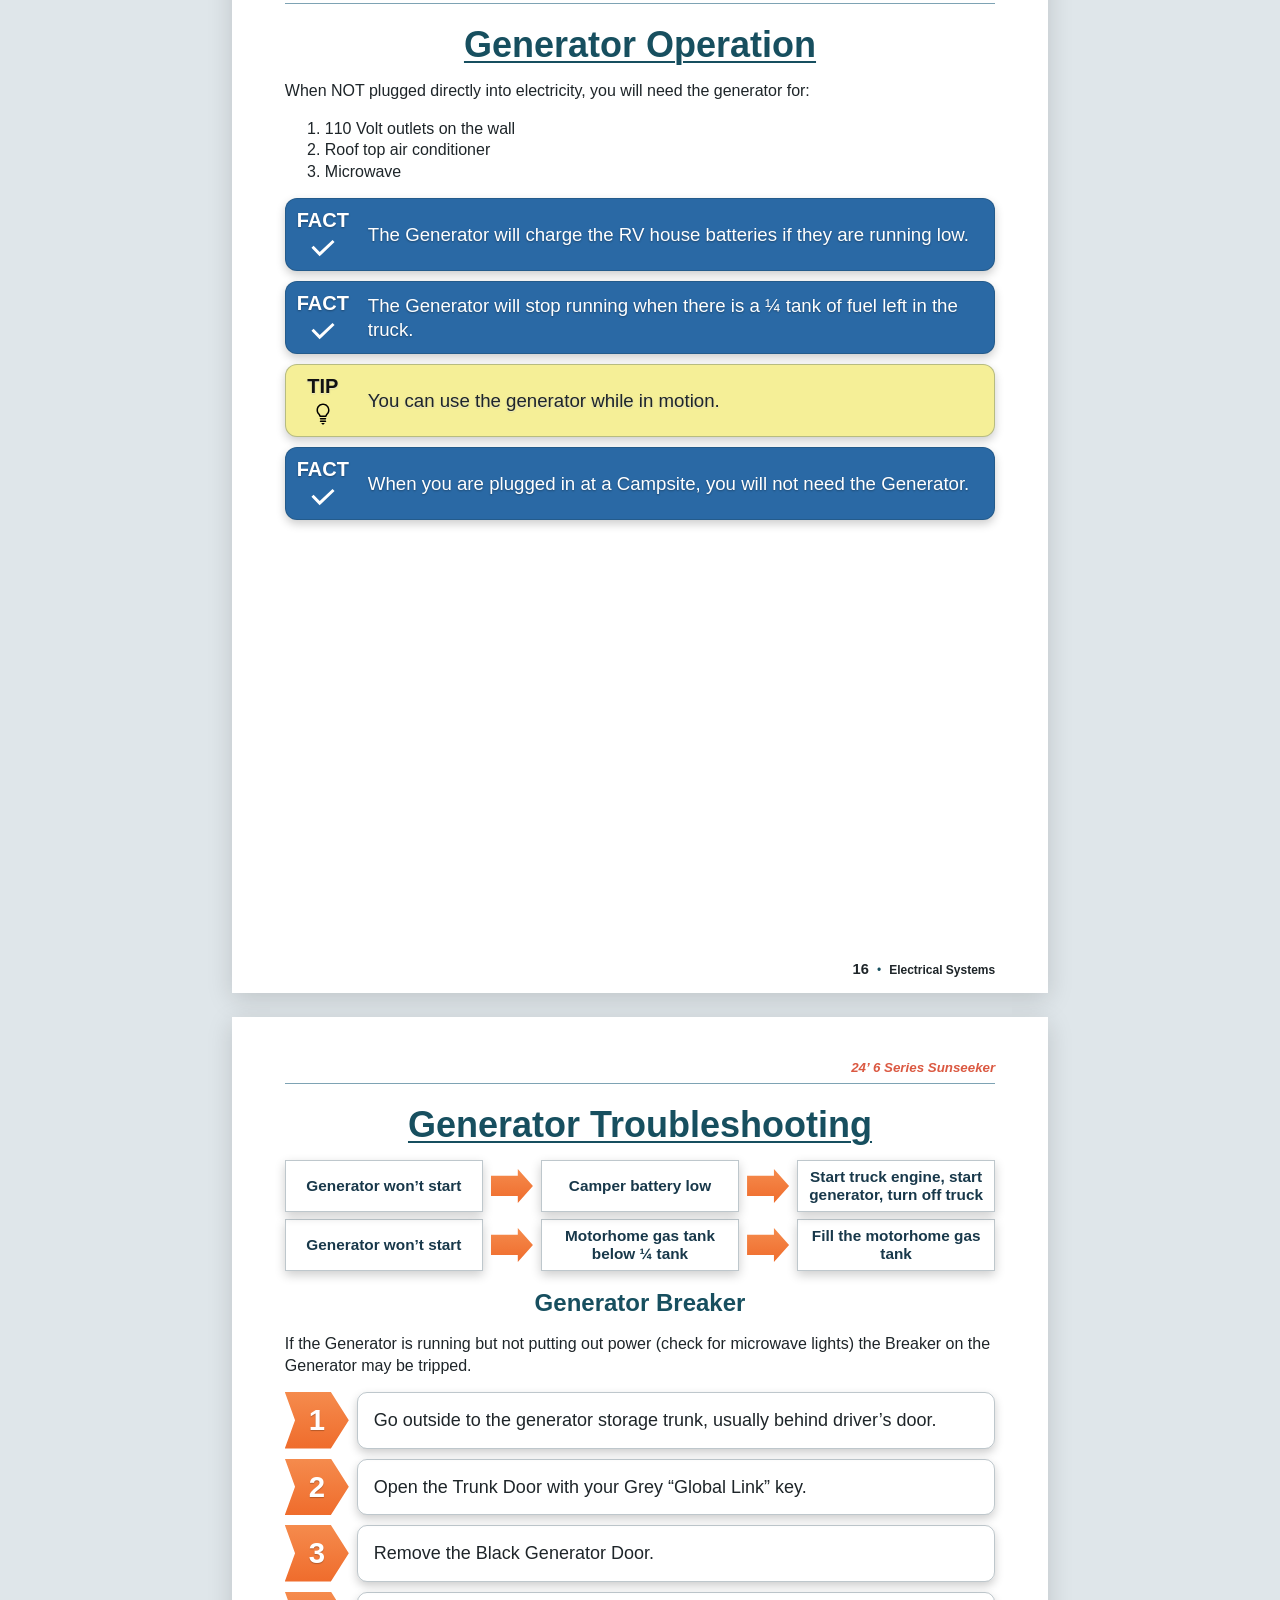
==== commit b6e68850: "Rebuild thermostat and Driving alignment fixes" ====
--- a/index.html
+++ b/index.html
@@ -38,7 +38,7 @@
       <div class="callout-body">Please be cautious while turning,<br><strong>especially</strong> at gas stations and <strong>in traffic.</strong></div>
     </div>
 
-    <div class="callout tip">
+    <div class="callout tip swing-wide-callout">
       <div class="callout-label">TIP</div>
       <div class="callout-body">Swing <strong>W I D E !</strong></div>
     </div>
@@ -138,22 +138,22 @@
   <div class="thermostat-procedure">
     <div class="icon-step">
       <div class="icon-arrow"><img src="assets/icons/power.svg" alt=""></div>
-      <div class="step-body">To turn the unit <strong>ON</strong> or <strong>OFF</strong>, press <strong>MODE</strong>.</div>
+      <div class="step-body"><div class="step-text">To turn the unit <strong>ON</strong> or <strong>OFF</strong>, press <strong>MODE</strong>.</div></div>
     </div>
 
     <div class="icon-step">
       <div class="icon-arrow"><img src="assets/icons/snowflake.svg" alt=""></div>
-      <div class="step-body">For <strong>Air Conditioning</strong>, press <strong>Mode</strong> until you see <strong>“Cool.”</strong><br>Then, press <strong>Fan</strong> until you are on <strong>“Auto.”</strong></div>
+      <div class="step-body"><div class="step-text">For <strong>Air Conditioning</strong>, press <strong>Mode</strong> until you see <strong>“Cool.”</strong><br>Then, press <strong>Fan</strong> until you are on <strong>“Auto.”</strong></div></div>
     </div>
 
     <div class="icon-step">
       <div class="icon-arrow"><img src="assets/icons/flame.svg" alt=""></div>
-      <div class="step-body">For <strong>Heat</strong>, press <strong>Mode</strong> until you see <strong>“Furnace.”</strong><br>Then, press <strong>Fan</strong> until it is <strong>OFF.</strong></div>
+      <div class="step-body"><div class="step-text">For <strong>Heat</strong>, press <strong>Mode</strong> until you see <strong>“Furnace.”</strong><br>Then, press <strong>Fan</strong> until it is <strong>OFF.</strong></div></div>
     </div>
 
     <div class="icon-step">
       <div class="icon-arrow"><img src="assets/icons/speedometer.svg" alt=""></div>
-      <div class="step-body">Set to desired temperature.</div>
+      <div class="step-body"><div class="step-text">Set to desired temperature.</div></div>
     </div>
   </div>
 
--- a/css/components.css
+++ b/css/components.css
@@ -492,3 +492,14 @@
   text-align: center;
   font-size: 11pt;
 }
+
+
+.icon-step .step-text {
+  width: 100%;
+  text-align: center;
+  line-height: 1.35;
+}
+
+.swing-wide-callout .callout-body {
+  text-align: center;
+}
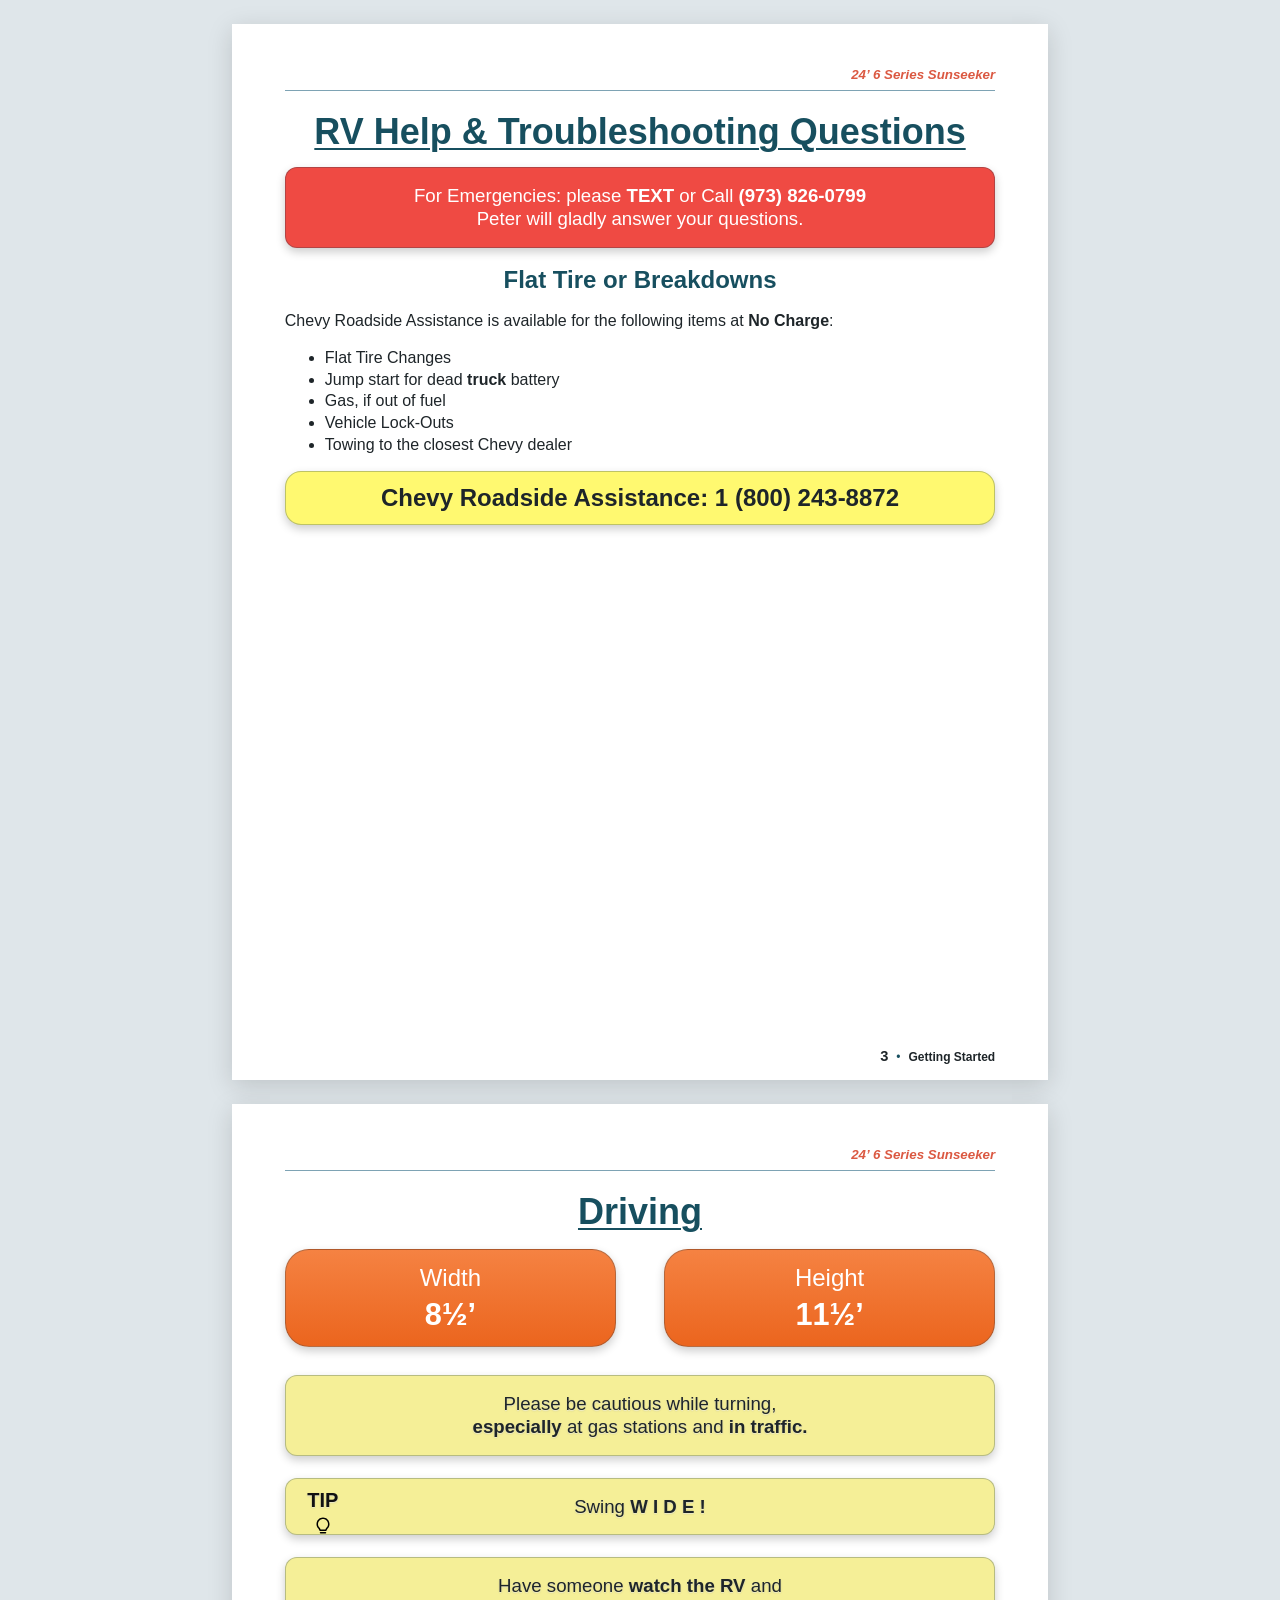
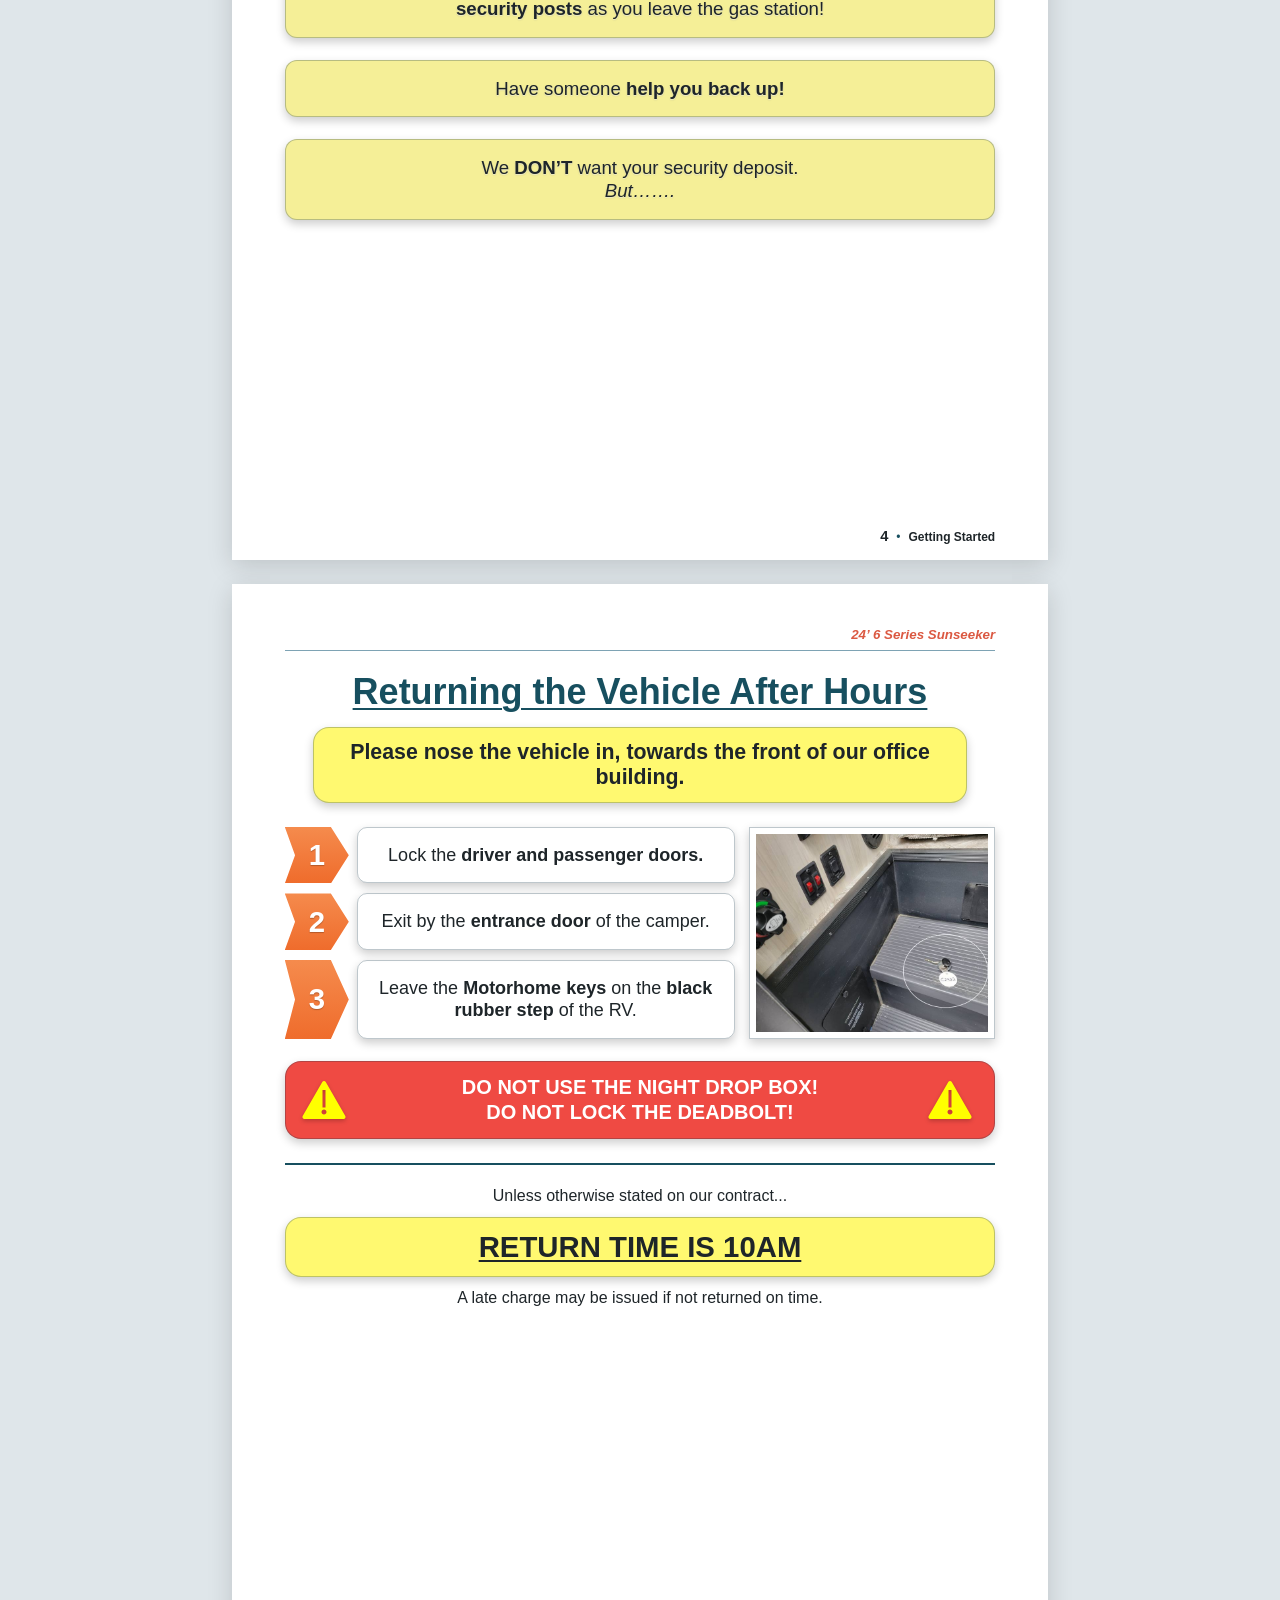
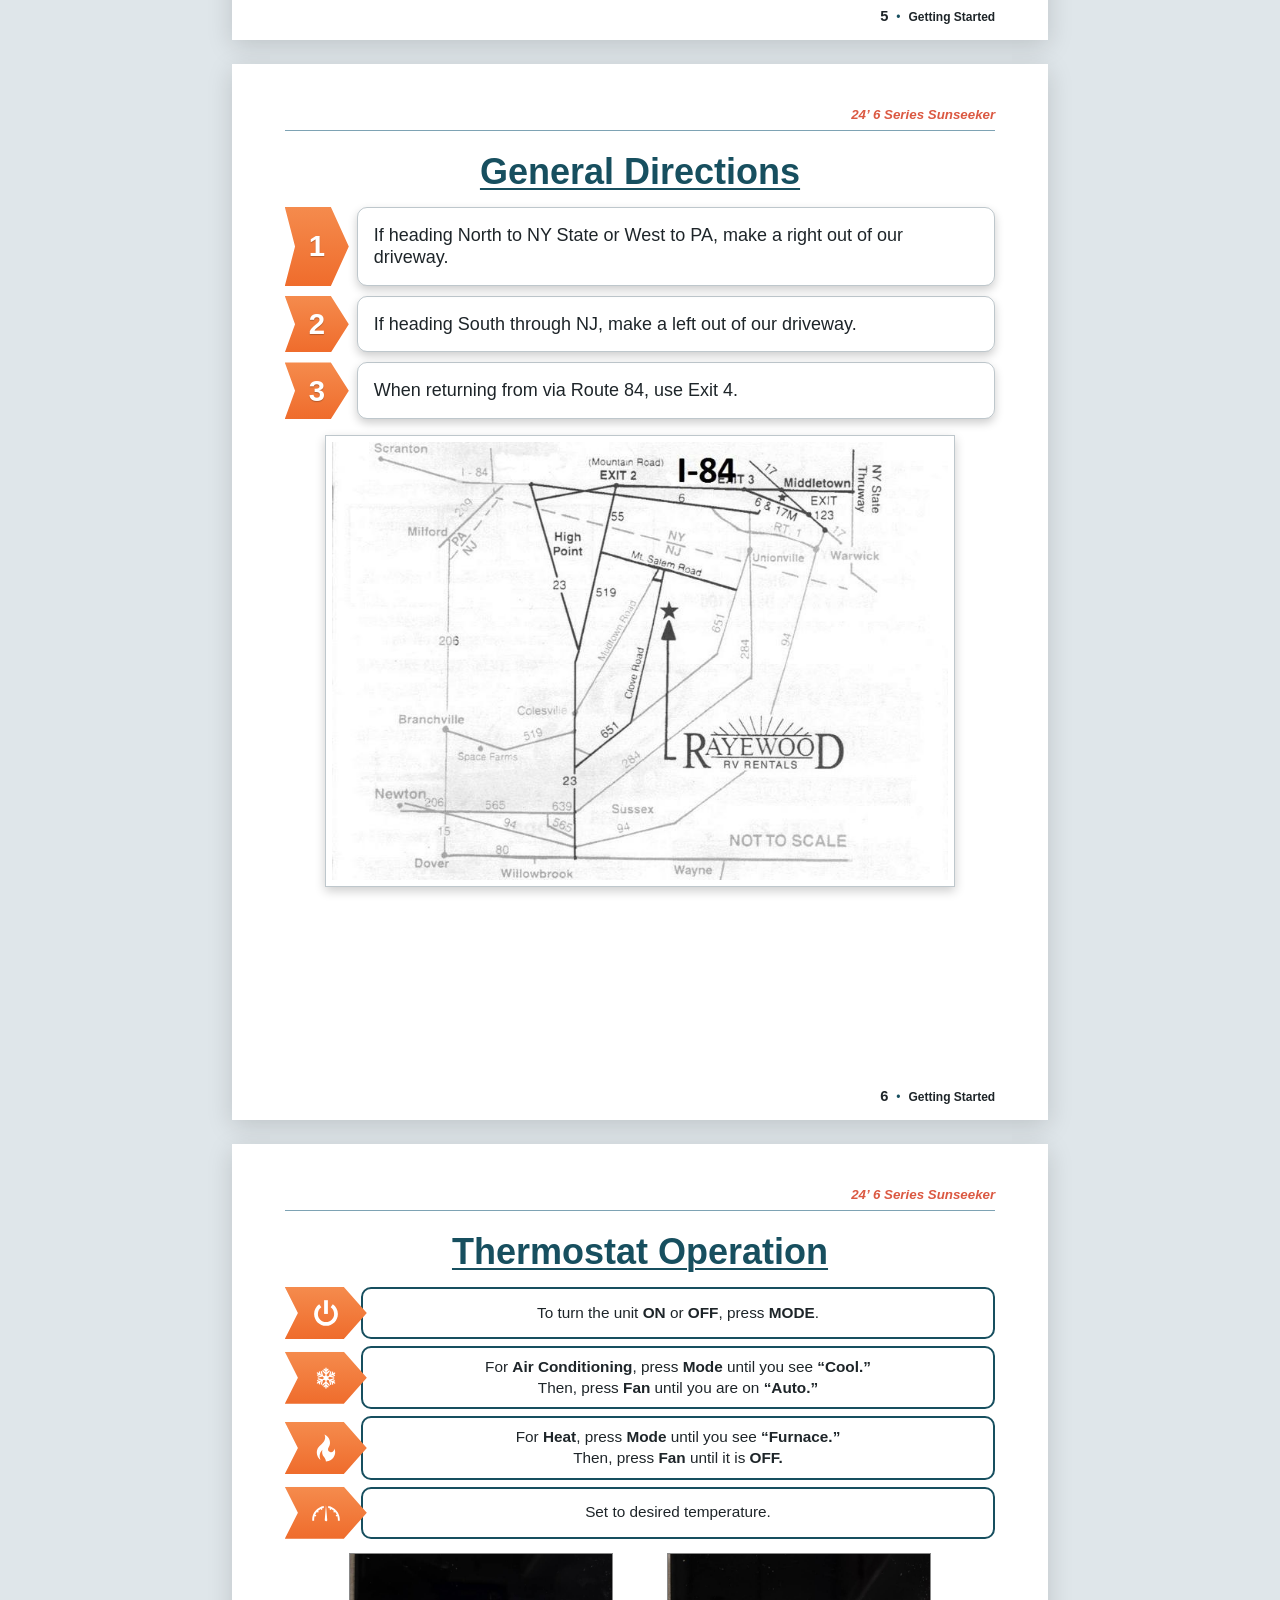
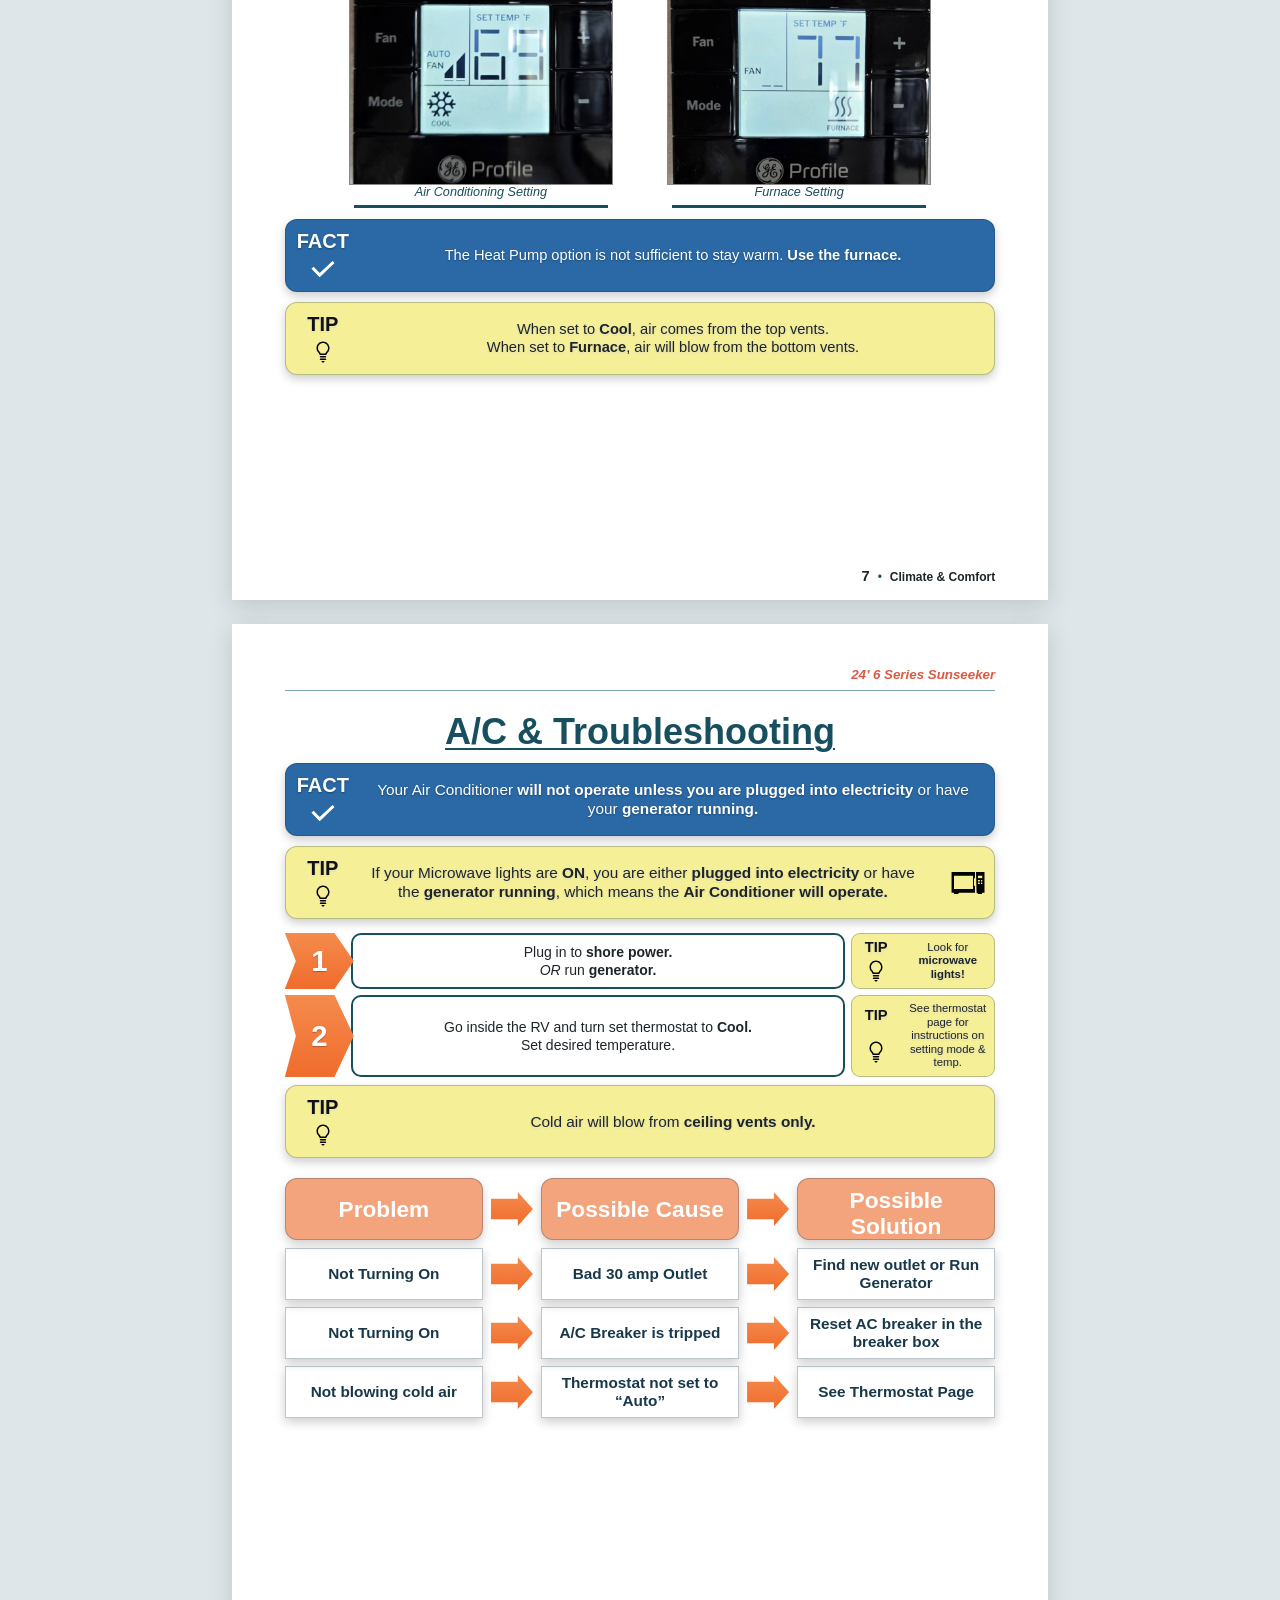
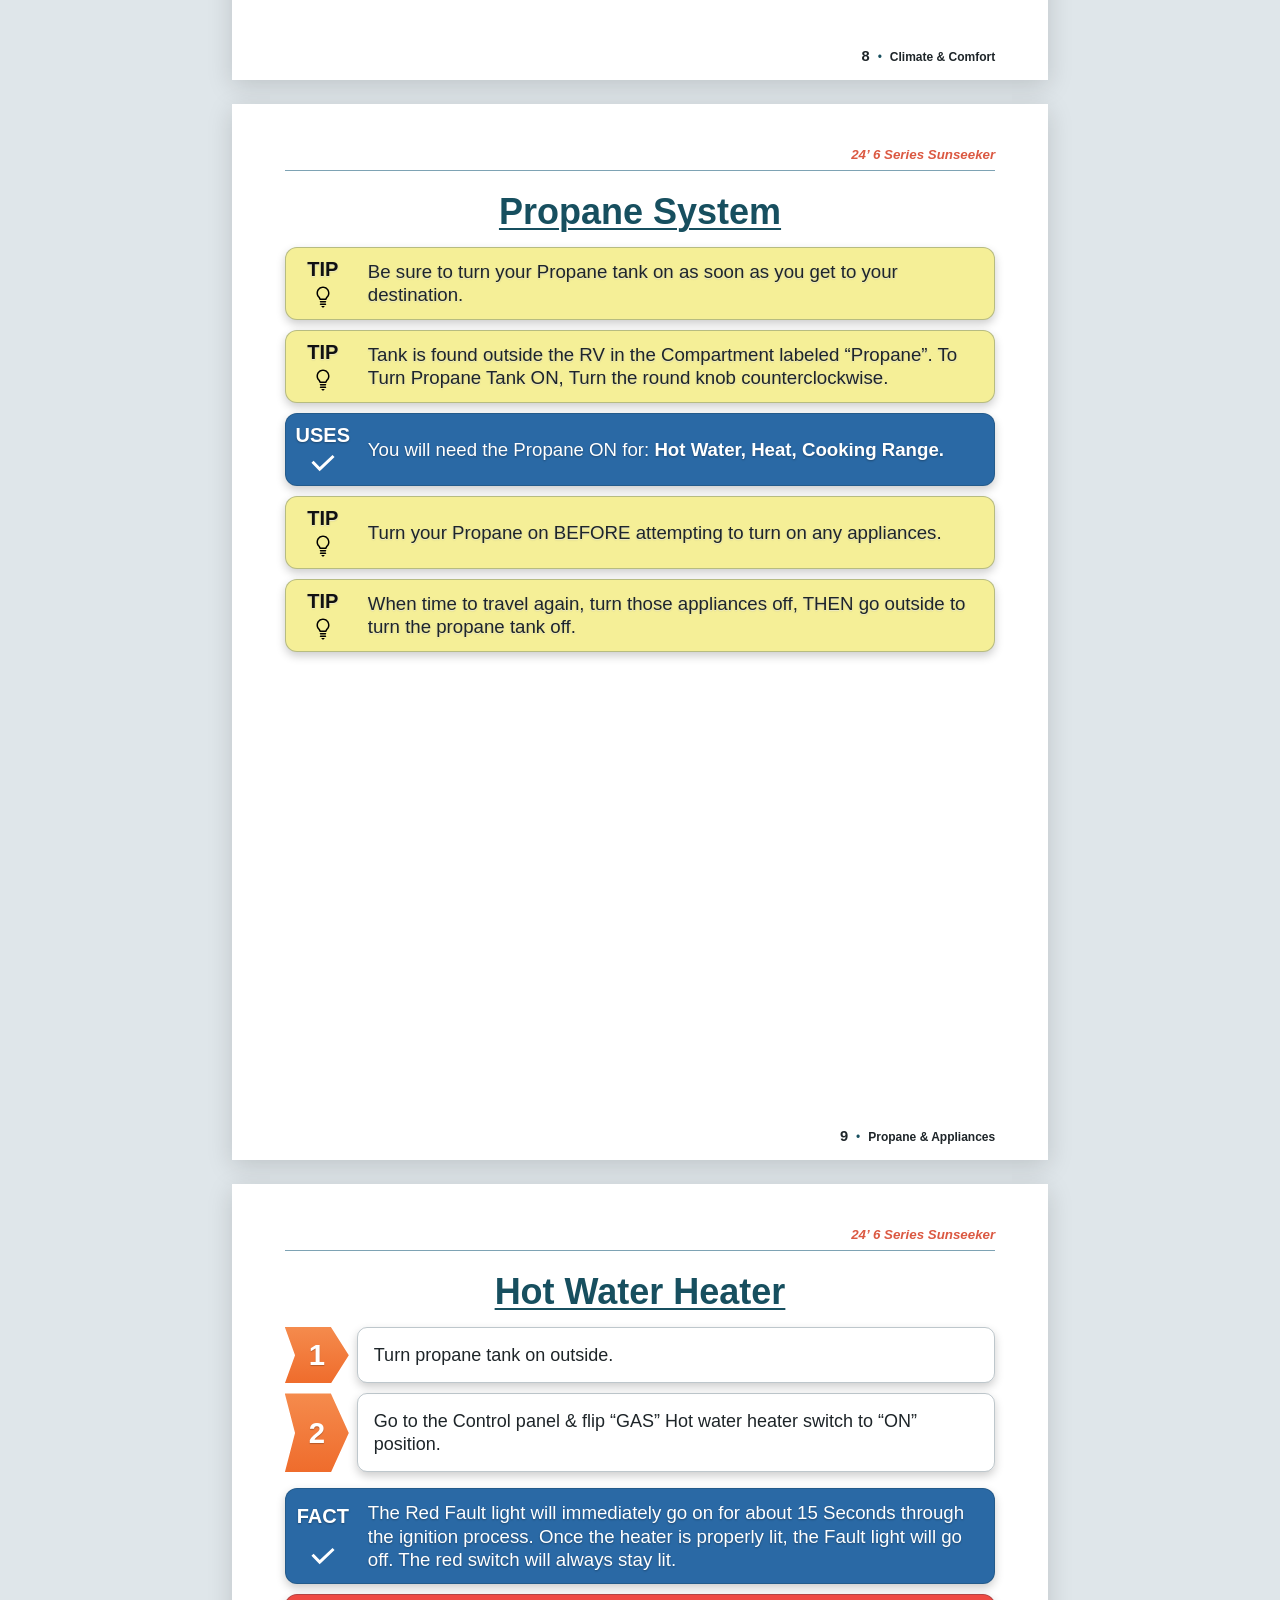
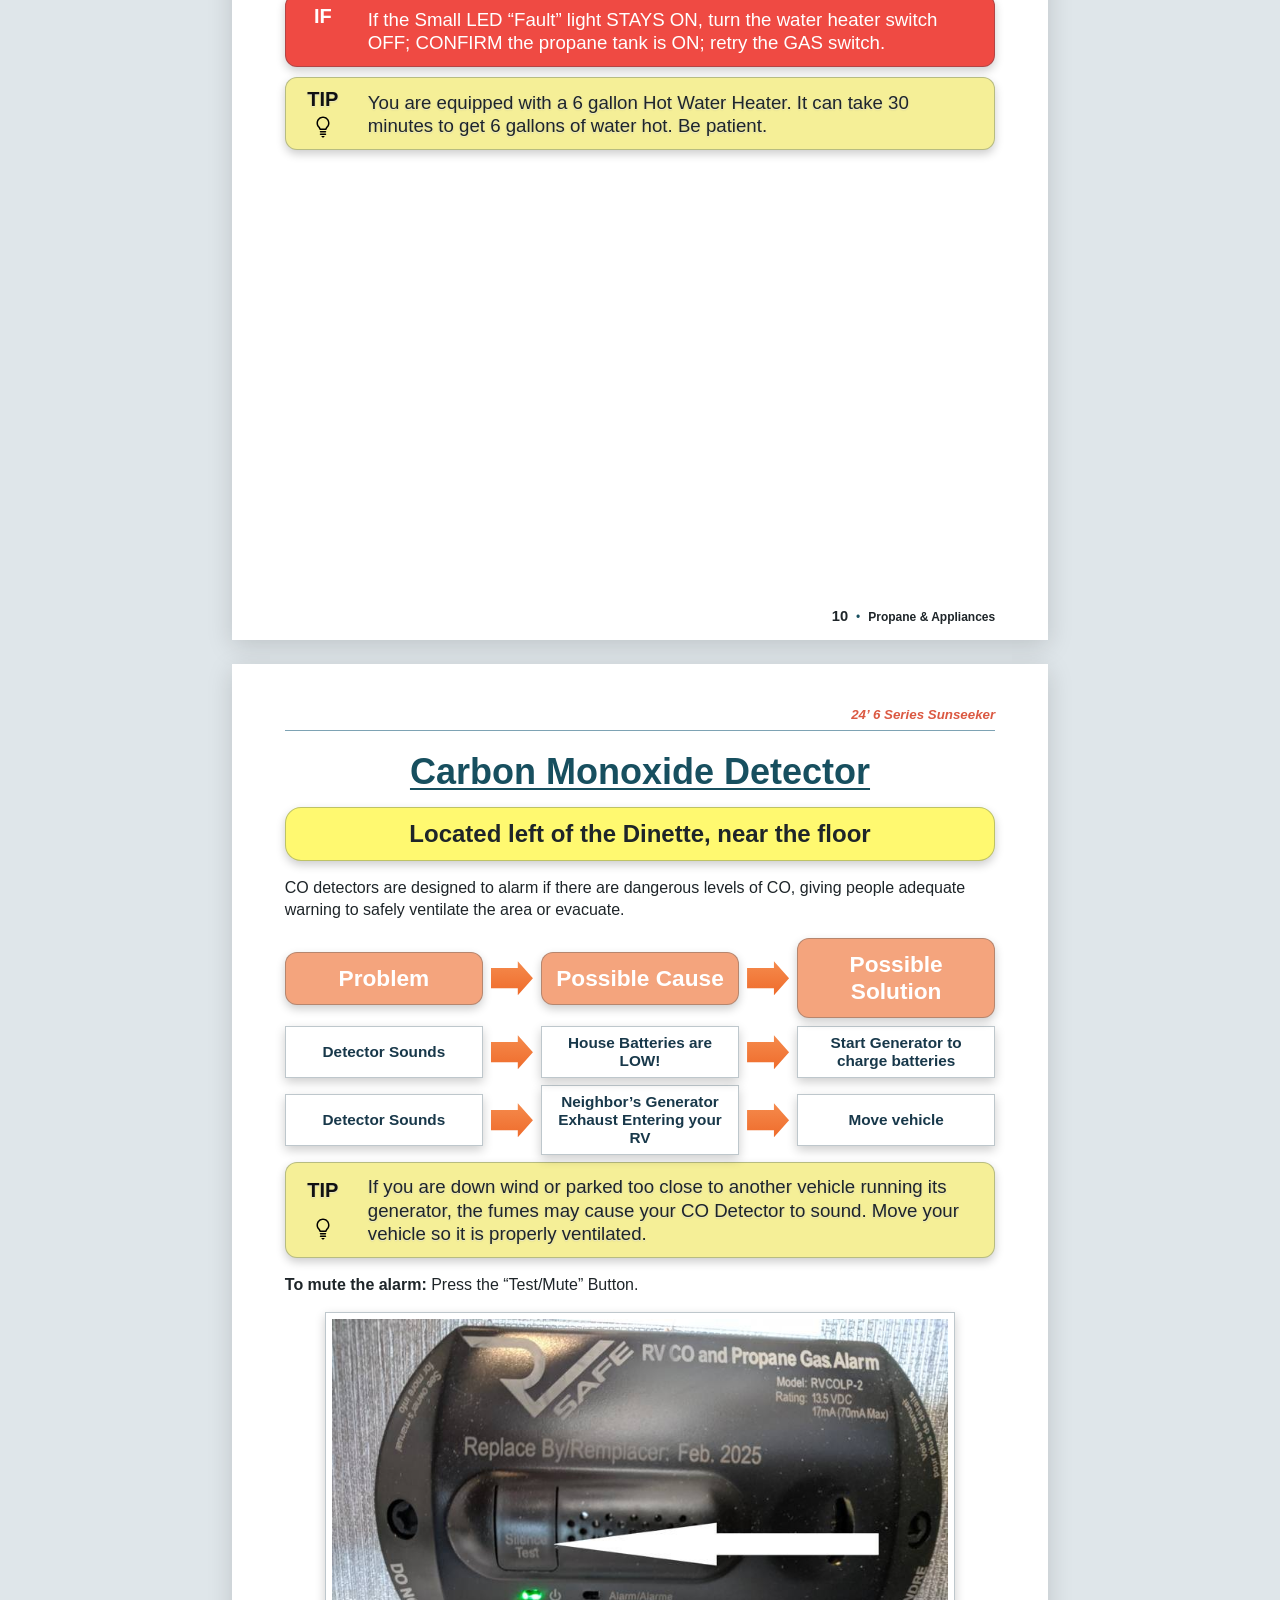
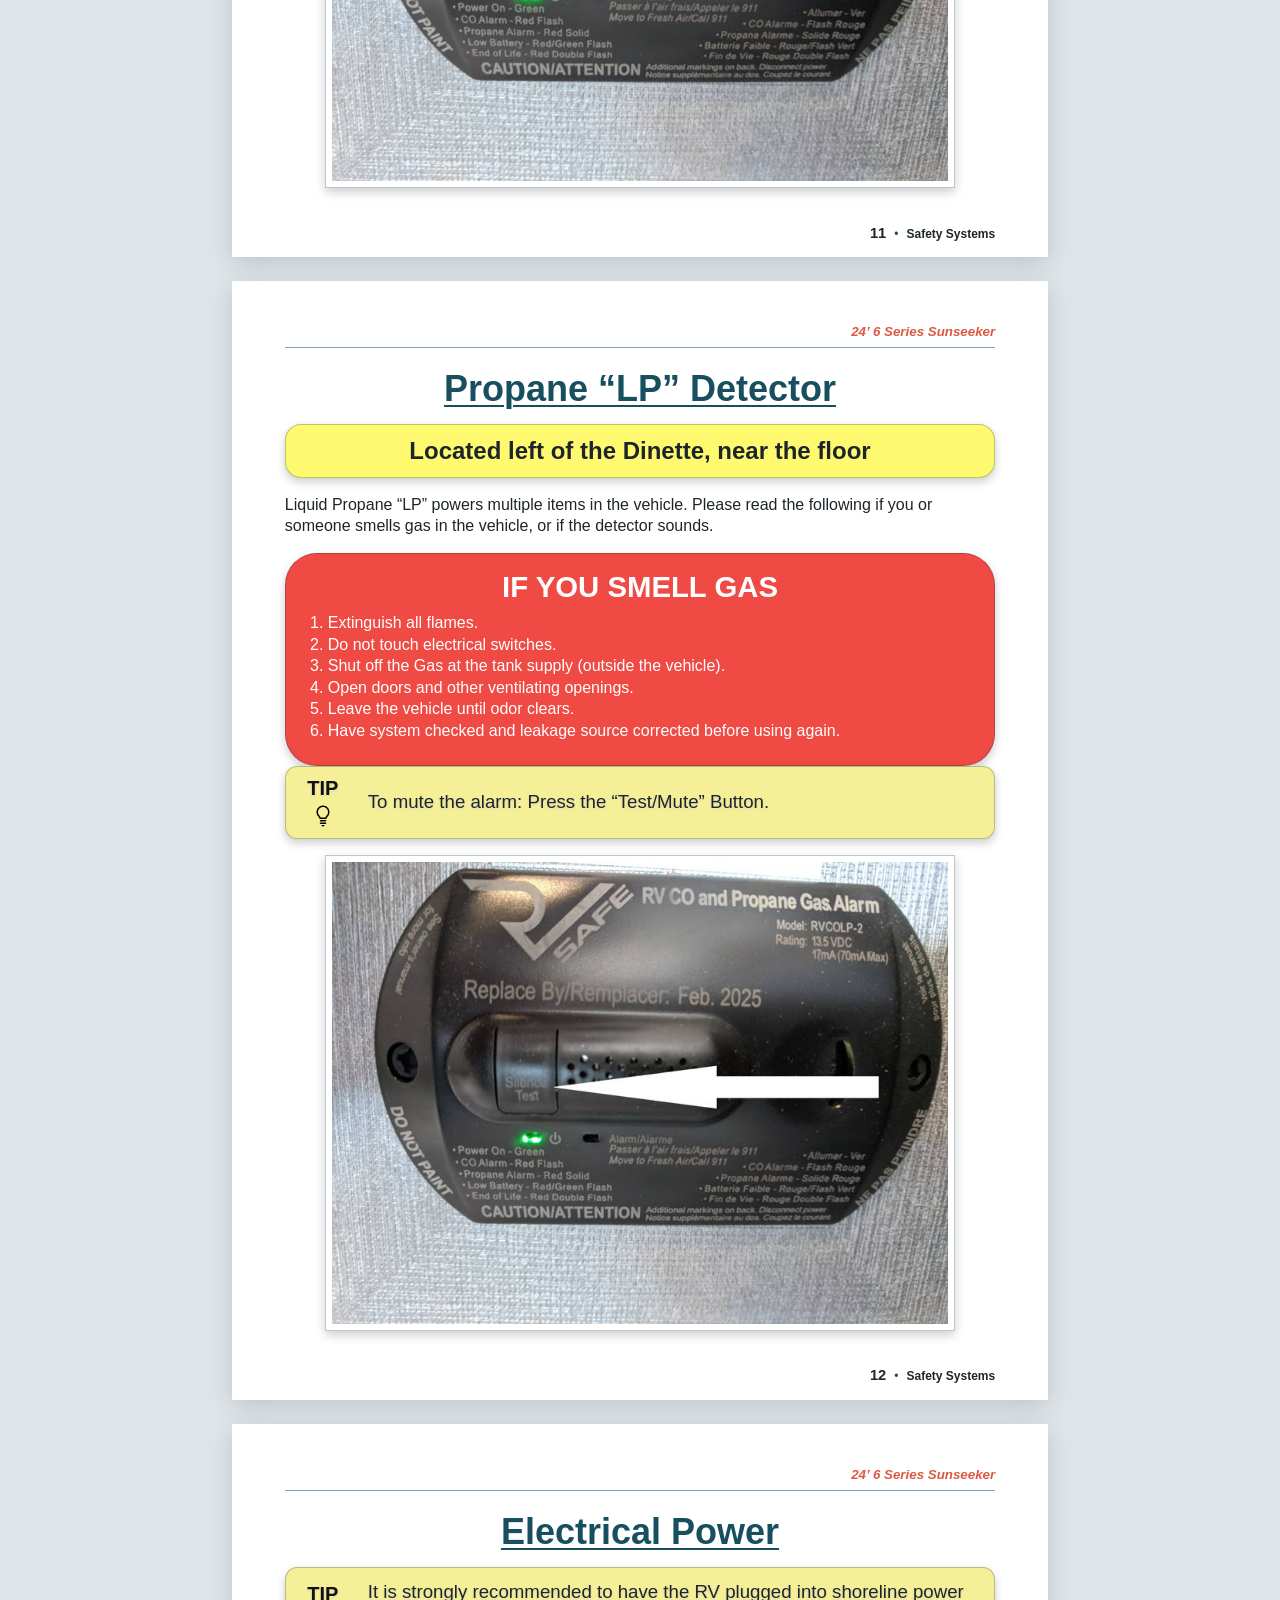
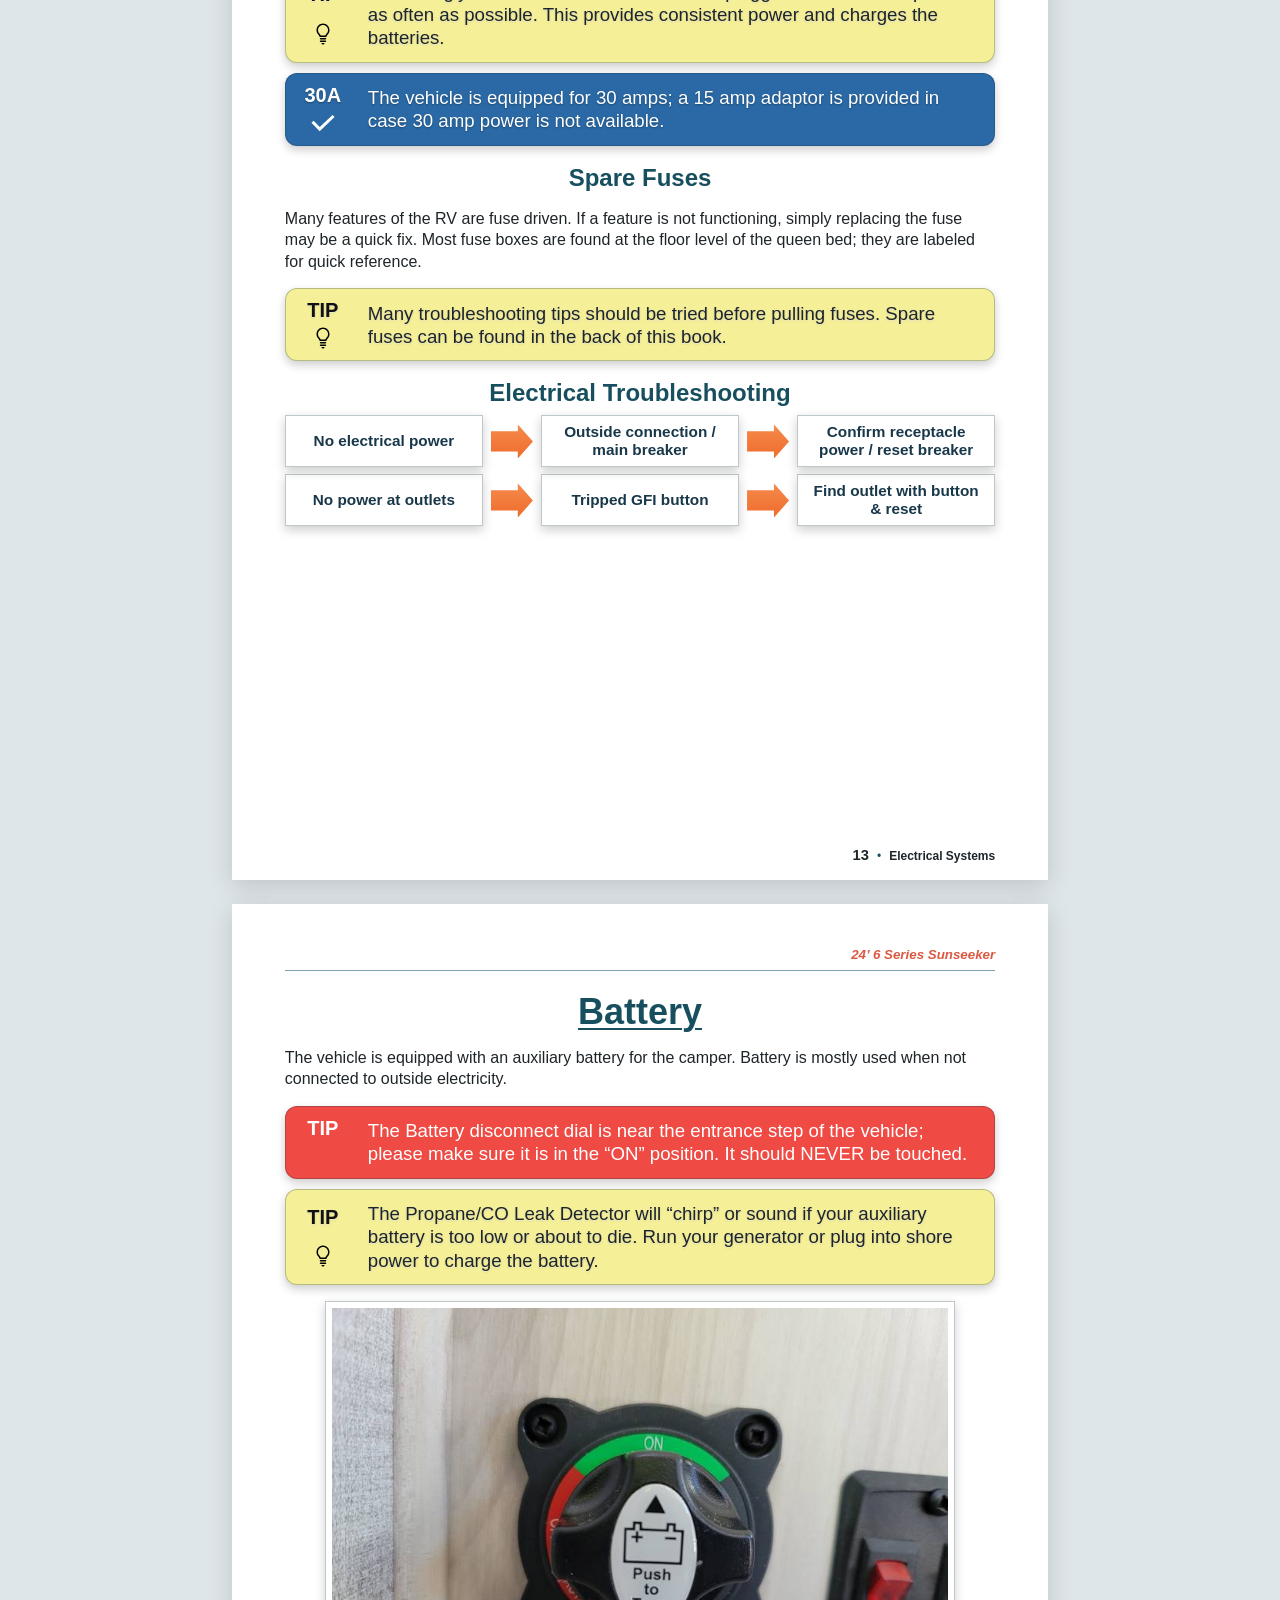
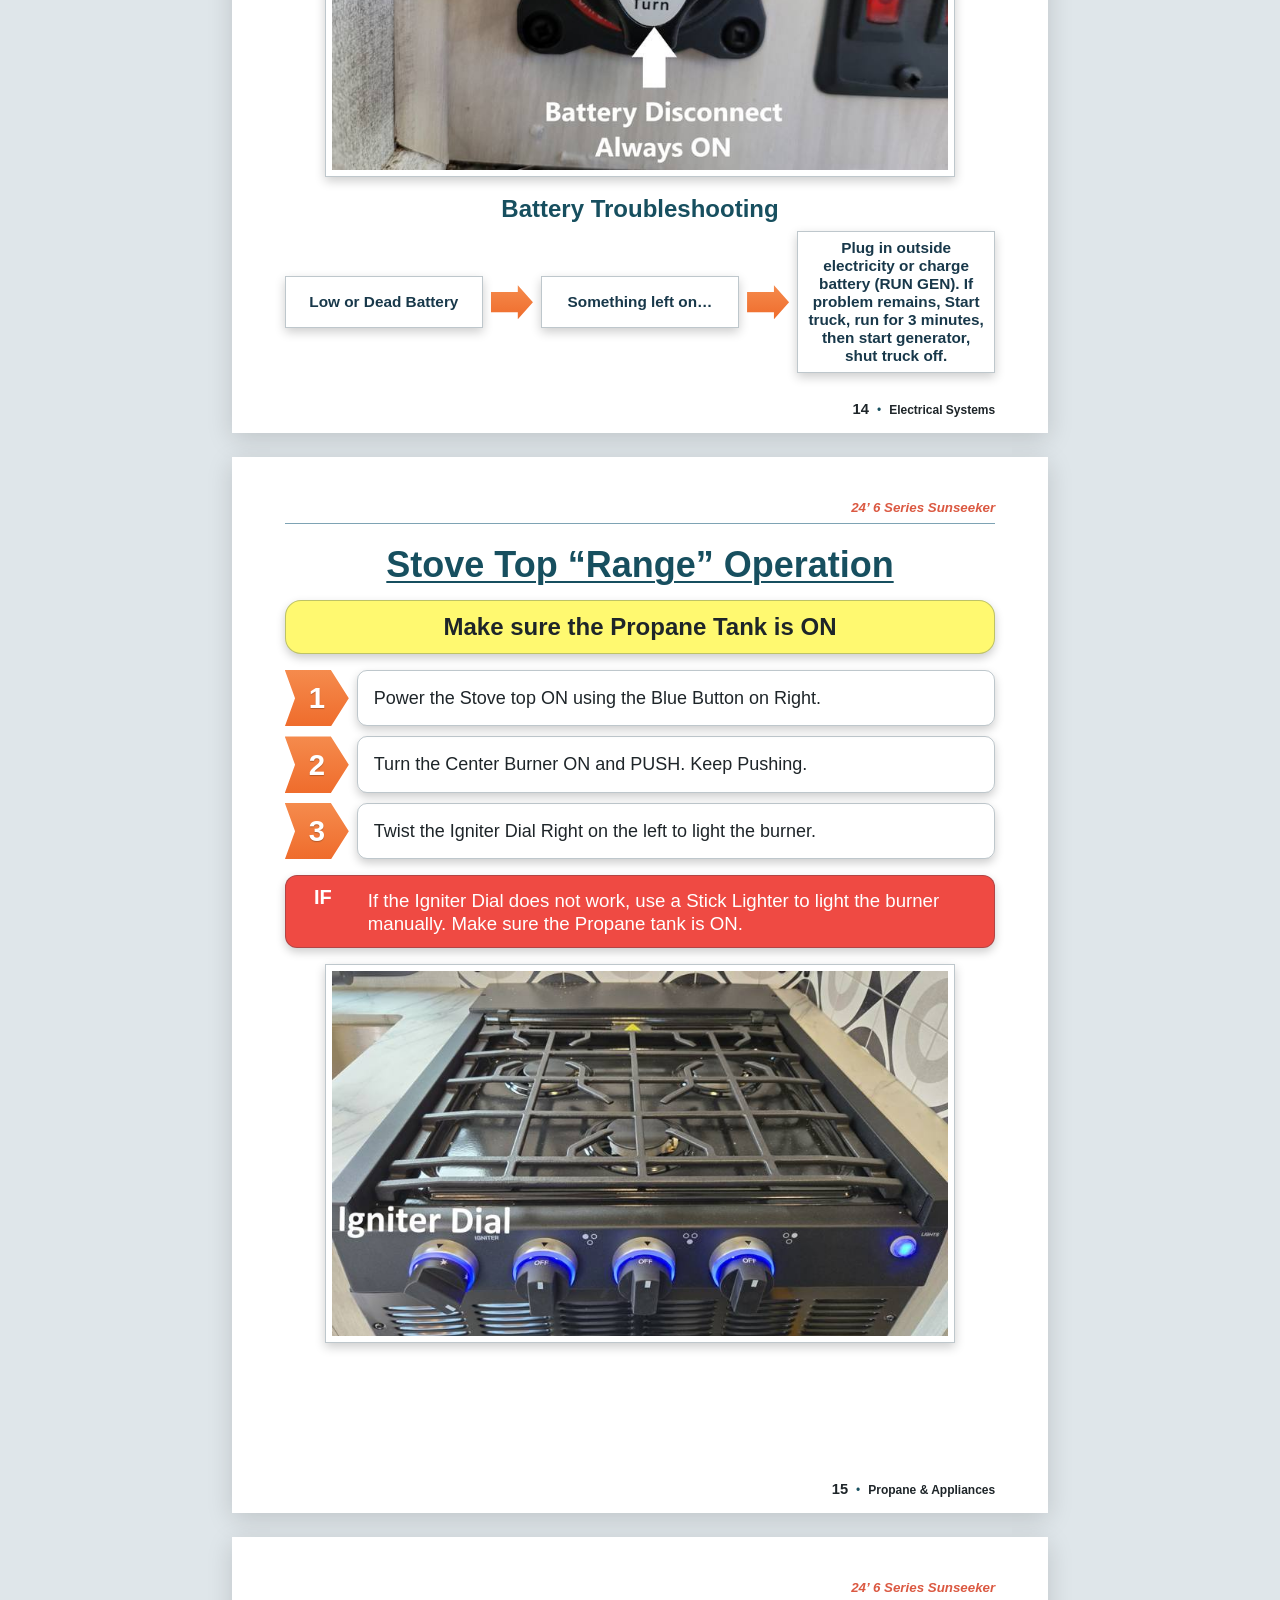
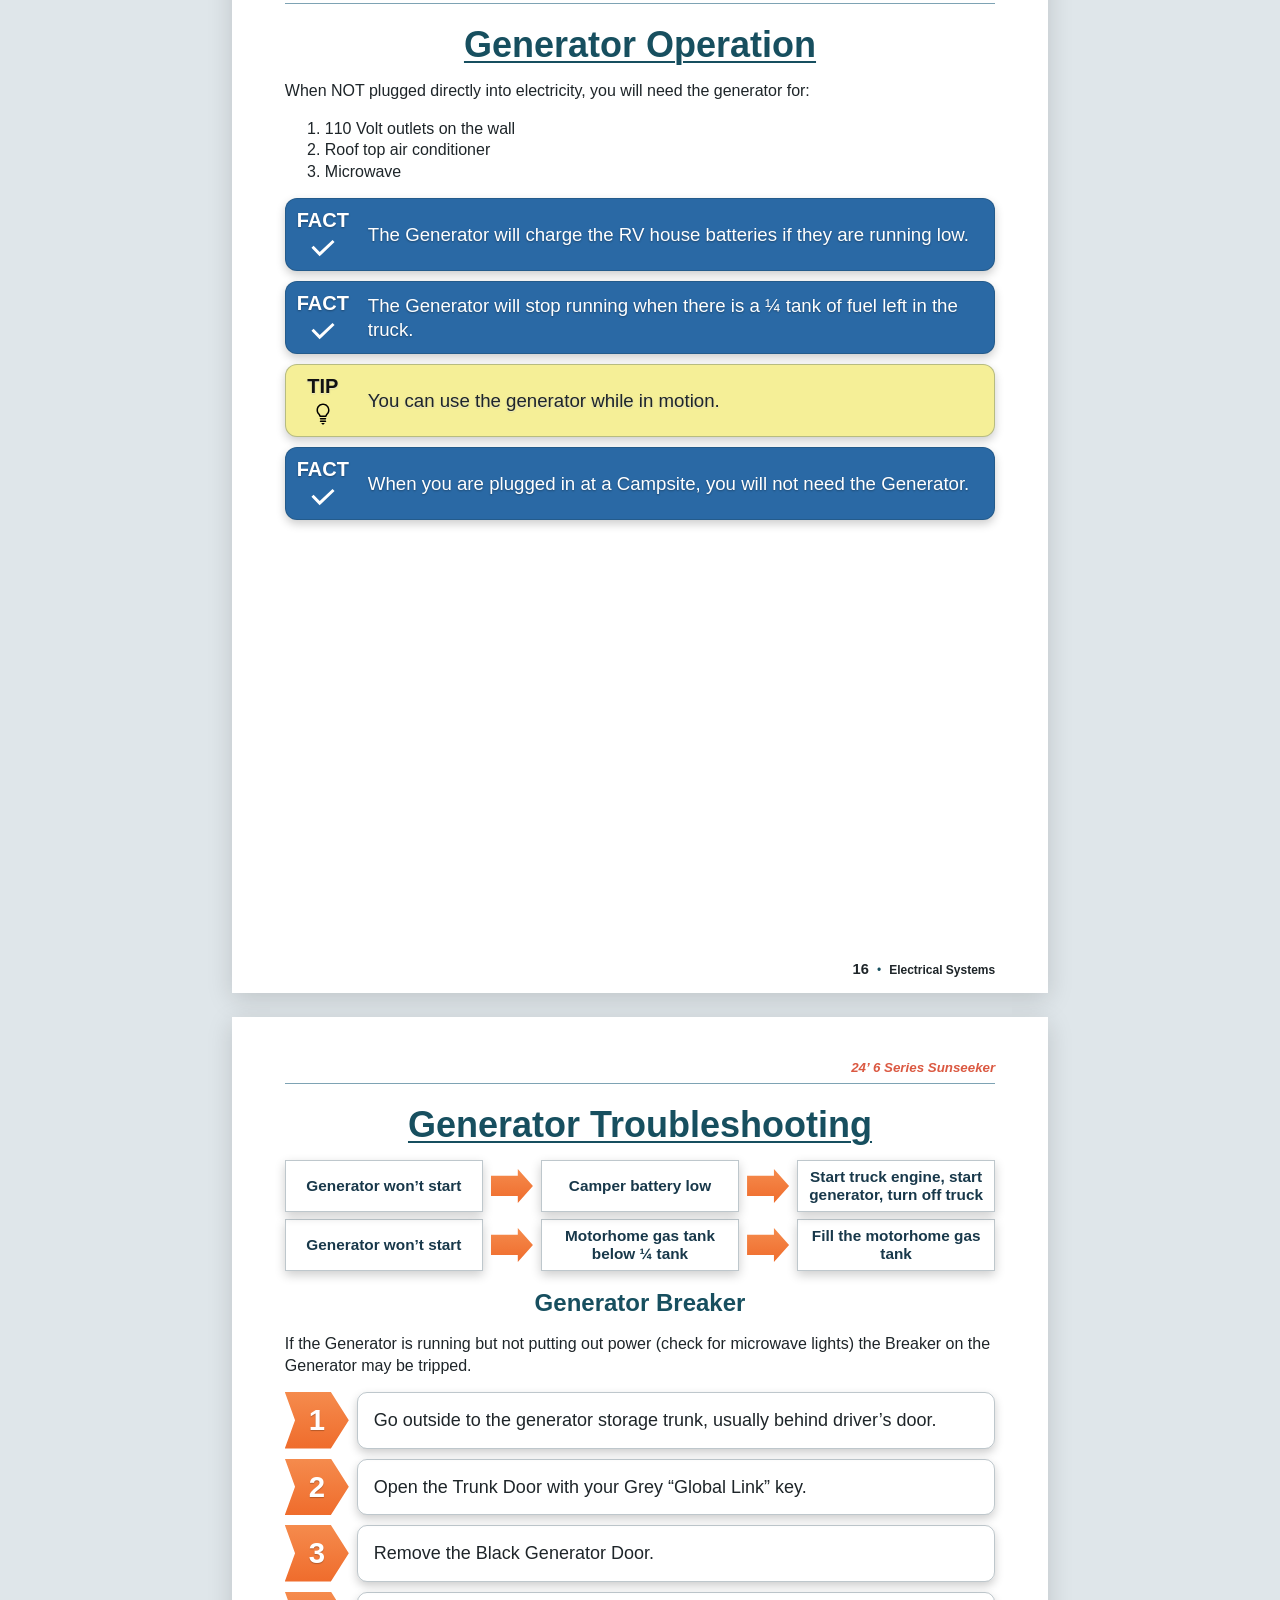
==== commit c372071c: "Rebuild A/C troubleshooting redesign" ====
--- a/index.html
+++ b/index.html
@@ -181,62 +181,81 @@
   <footer class="page-footer"><span class="page-number">7</span><span class="footer-separator">•</span><span class="section-name">Climate &amp; Comfort</span></footer>
 </section>
 
-<section class="page">
+<section class="page ac-page">
   <header class="page-header">24’ 6 Series Sunseeker</header>
   <h1 class="section-title">A/C &amp; Troubleshooting</h1>
-  <div class="callout fact">
-    <div class="callout-label">FACT</div>
-    <div class="callout-body">Your A/C will not operate unless you are plugged into electric or have your generator running.</div>
-  </div>
-  <div class="callout tip">
-    <div class="callout-label">TIP</div>
-    <div class="callout-body">If your Microwave lights are ON, you are either plugged in to electric or have the Generator running, which means the A/C will operate.</div>
-  </div>
-  <div class="troubleshooting">
+
+  <div class="callout fact ac-callout">
+    <div class="callout-label">FACT</div>
+    <div class="callout-body">Your Air Conditioner <strong>will not operate unless you are plugged into electricity</strong> or have your <strong>generator running.</strong></div>
+  </div>
+
+  <div class="callout tip ac-callout microwave-tip">
+    <div class="callout-label">TIP</div>
+    <div class="callout-body">If your Microwave lights are <strong>ON</strong>, you are either <strong>plugged into electricity</strong> or have the <strong>generator running</strong>, which means the <strong>Air Conditioner will operate.</strong></div>
+    <img class="callout-end-icon" src="assets/icons/microwave.png" alt="Microwave">
+  </div>
+
+  <div class="ac-setup">
+    <div class="ac-setup-row">
+      <div class="step-number">1</div>
+      <div class="step-body"><div class="step-text">Plug in to <strong>shore power.</strong><br><em>OR</em> run <strong>generator.</strong></div></div>
+      <div class="callout tip ac-side-tip">
+        <div class="callout-label">TIP</div>
+        <div class="callout-body">Look for<br><strong>microwave lights!</strong></div>
+      </div>
+    </div>
+
+    <div class="ac-setup-row">
+      <div class="step-number">2</div>
+      <div class="step-body"><div class="step-text">Go inside the RV and turn set thermostat to <strong>Cool.</strong><br>Set desired temperature.</div></div>
+      <div class="callout tip ac-side-tip">
+        <div class="callout-label">TIP</div>
+        <div class="callout-body">See thermostat page for instructions on setting mode &amp; temp.</div>
+      </div>
+    </div>
+  </div>
+
+  <div class="callout tip ac-vent-tip">
+    <div class="callout-label">TIP</div>
+    <div class="callout-body">Cold air will blow from <strong>ceiling vents only.</strong></div>
+  </div>
+
+  <div class="troubleshooting ac-troubleshooting">
     <div class="troubleshooting-head">
       <div class="cell">Problem</div>
-      <div class="arrow">
-      </div>
+      <div class="arrow"></div>
       <div class="cell">Possible Cause</div>
-      <div class="arrow">
-      </div>
+      <div class="arrow"></div>
       <div class="cell">Possible Solution</div>
     </div>
+
     <div class="troubleshooting-row">
       <div class="cell">Not Turning On</div>
-      <div class="arrow">
-      </div>
+      <div class="arrow"></div>
       <div class="cell">Bad 30 amp Outlet</div>
-      <div class="arrow">
-      </div>
+      <div class="arrow"></div>
       <div class="cell">Find new outlet or Run Generator</div>
     </div>
+
     <div class="troubleshooting-row">
       <div class="cell">Not Turning On</div>
-      <div class="arrow">
-      </div>
+      <div class="arrow"></div>
       <div class="cell">A/C Breaker is tripped</div>
-      <div class="arrow">
-      </div>
+      <div class="arrow"></div>
       <div class="cell">Reset AC breaker in the breaker box</div>
     </div>
+
     <div class="troubleshooting-row">
       <div class="cell">Not blowing cold air</div>
-      <div class="arrow">
-      </div>
+      <div class="arrow"></div>
       <div class="cell">Thermostat not set to “Auto”</div>
-      <div class="arrow">
-      </div>
+      <div class="arrow"></div>
       <div class="cell">See Thermostat Page</div>
     </div>
   </div>
-  <h2>Furnace &amp; Troubleshooting</h2>
-  <ol>
-    <li>Open Propane Tank.</li>
-    <li>Turn your Thermostat to Heat, Set Desired Temp.</li>
-    <li>Hot air will blow from lower vents only.</li>
-  </ol>
-  <footer class="page-footer"><span class="page-number">8</span><span class="footer-separator">•</span><span class="section-name">Climate & Comfort</span></footer>
+
+  <footer class="page-footer"><span class="page-number">8</span><span class="footer-separator">•</span><span class="section-name">Climate &amp; Comfort</span></footer>
 </section>
 
 <section class="page">
--- a/css/components.css
+++ b/css/components.css
@@ -503,3 +503,140 @@
 .swing-wide-callout .callout-body {
   text-align: center;
 }
+
+
+/* Center Swing Wide against the full callout, not the body column */
+.swing-wide-callout {
+  position: relative;
+  display: block;
+}
+
+.swing-wide-callout .callout-label {
+  position: absolute;
+  left: 0;
+  top: 0;
+  bottom: 0;
+  width: 74px;
+  z-index: 1;
+}
+
+.swing-wide-callout .callout-body {
+  width: 100%;
+  padding: 16px 86px;
+  text-align: center;
+}
+
+
+/* A/C troubleshooting page */
+.ac-page .section-title {
+  margin-bottom: 12px;
+}
+
+.ac-callout {
+  min-height: 62px;
+  margin-top: 7px;
+}
+
+.ac-callout .callout-body {
+  padding-top: 10px;
+  padding-bottom: 10px;
+  text-align: center;
+  font-size: 11.5pt;
+}
+
+.microwave-tip {
+  position: relative;
+  grid-template-columns: 74px 1fr 52px;
+}
+
+.callout-end-icon {
+  width: 34px;
+  height: 34px;
+  object-fit: contain;
+  justify-self: center;
+}
+
+.ac-setup {
+  display: grid;
+  gap: 6px;
+  margin: 14px 0 8px;
+}
+
+.ac-setup-row {
+  display: grid;
+  grid-template-columns: 66px 1fr 150px;
+  align-items: stretch;
+}
+
+.ac-setup-row .step-number {
+  min-height: 54px;
+  margin-right: -3px;
+  z-index: 1;
+}
+
+.ac-setup-row > .step-body {
+  min-height: 54px;
+  display: grid;
+  place-items: center;
+  padding: 7px 12px;
+  border: 2px solid var(--title-blue);
+  box-shadow: none;
+  text-align: center;
+  font-size: 10.5pt;
+}
+
+.ac-setup-row .step-text {
+  width: 100%;
+  line-height: 1.3;
+}
+
+.ac-side-tip {
+  margin-left: 6px;
+  grid-template-columns: 48px 1fr;
+  border-radius: 9px;
+  box-shadow: none;
+}
+
+.ac-side-tip .callout-label {
+  padding: 5px 2px;
+  font-size: 11pt;
+}
+
+.ac-side-tip .callout-label::after {
+  width: 18px;
+  height: 18px;
+}
+
+.ac-side-tip .callout-body {
+  padding: 6px 7px 6px 0;
+  text-align: center;
+  font-size: 8.5pt;
+  line-height: 1.2;
+}
+
+.ac-vent-tip {
+  min-height: 48px;
+  margin-top: 8px;
+}
+
+.ac-vent-tip .callout-body {
+  text-align: center;
+  font-size: 11.5pt;
+}
+
+.ac-troubleshooting {
+  margin-top: 20px;
+}
+
+.ac-troubleshooting .troubleshooting-head .cell {
+  height: 62px;
+  min-height: 62px;
+  display: grid;
+  place-items: center;
+  padding: 8px 10px;
+  line-height: 1.15;
+}
+
+.ac-troubleshooting .troubleshooting-row .cell {
+  min-height: 52px;
+}
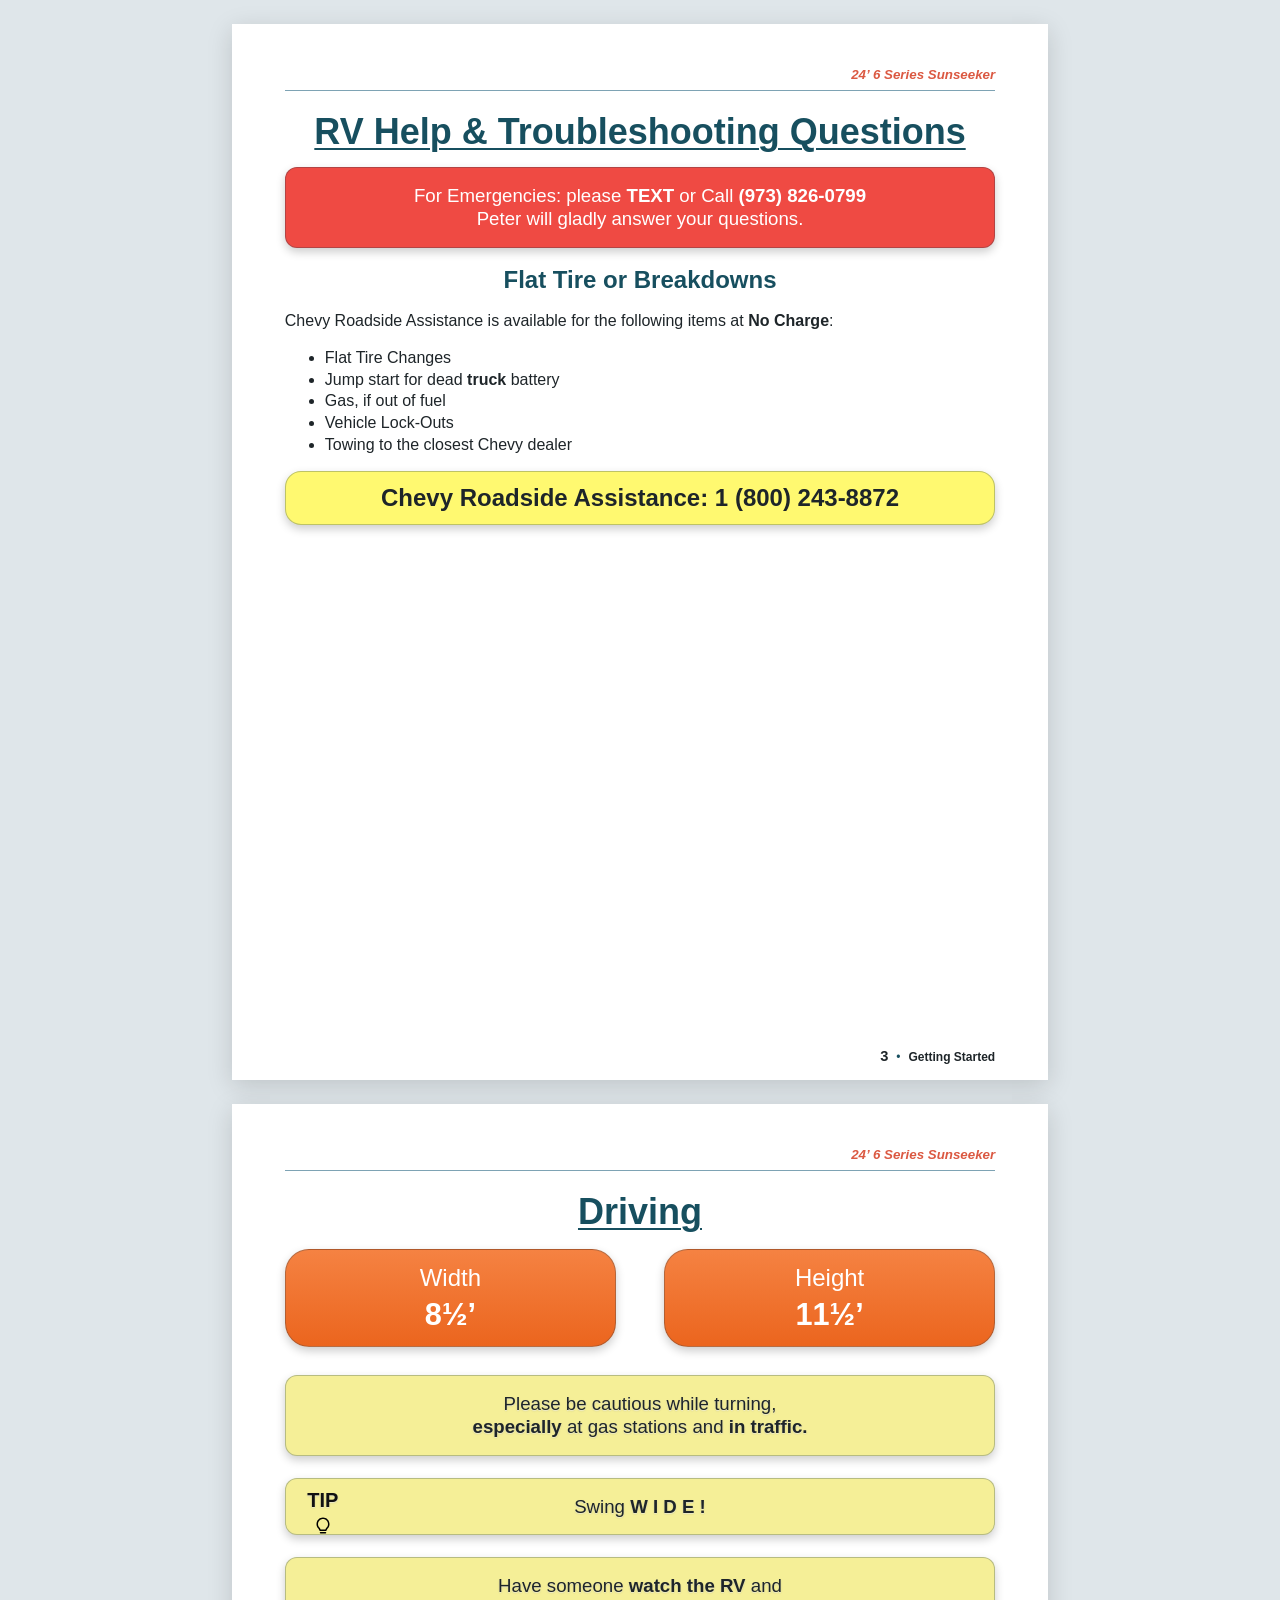
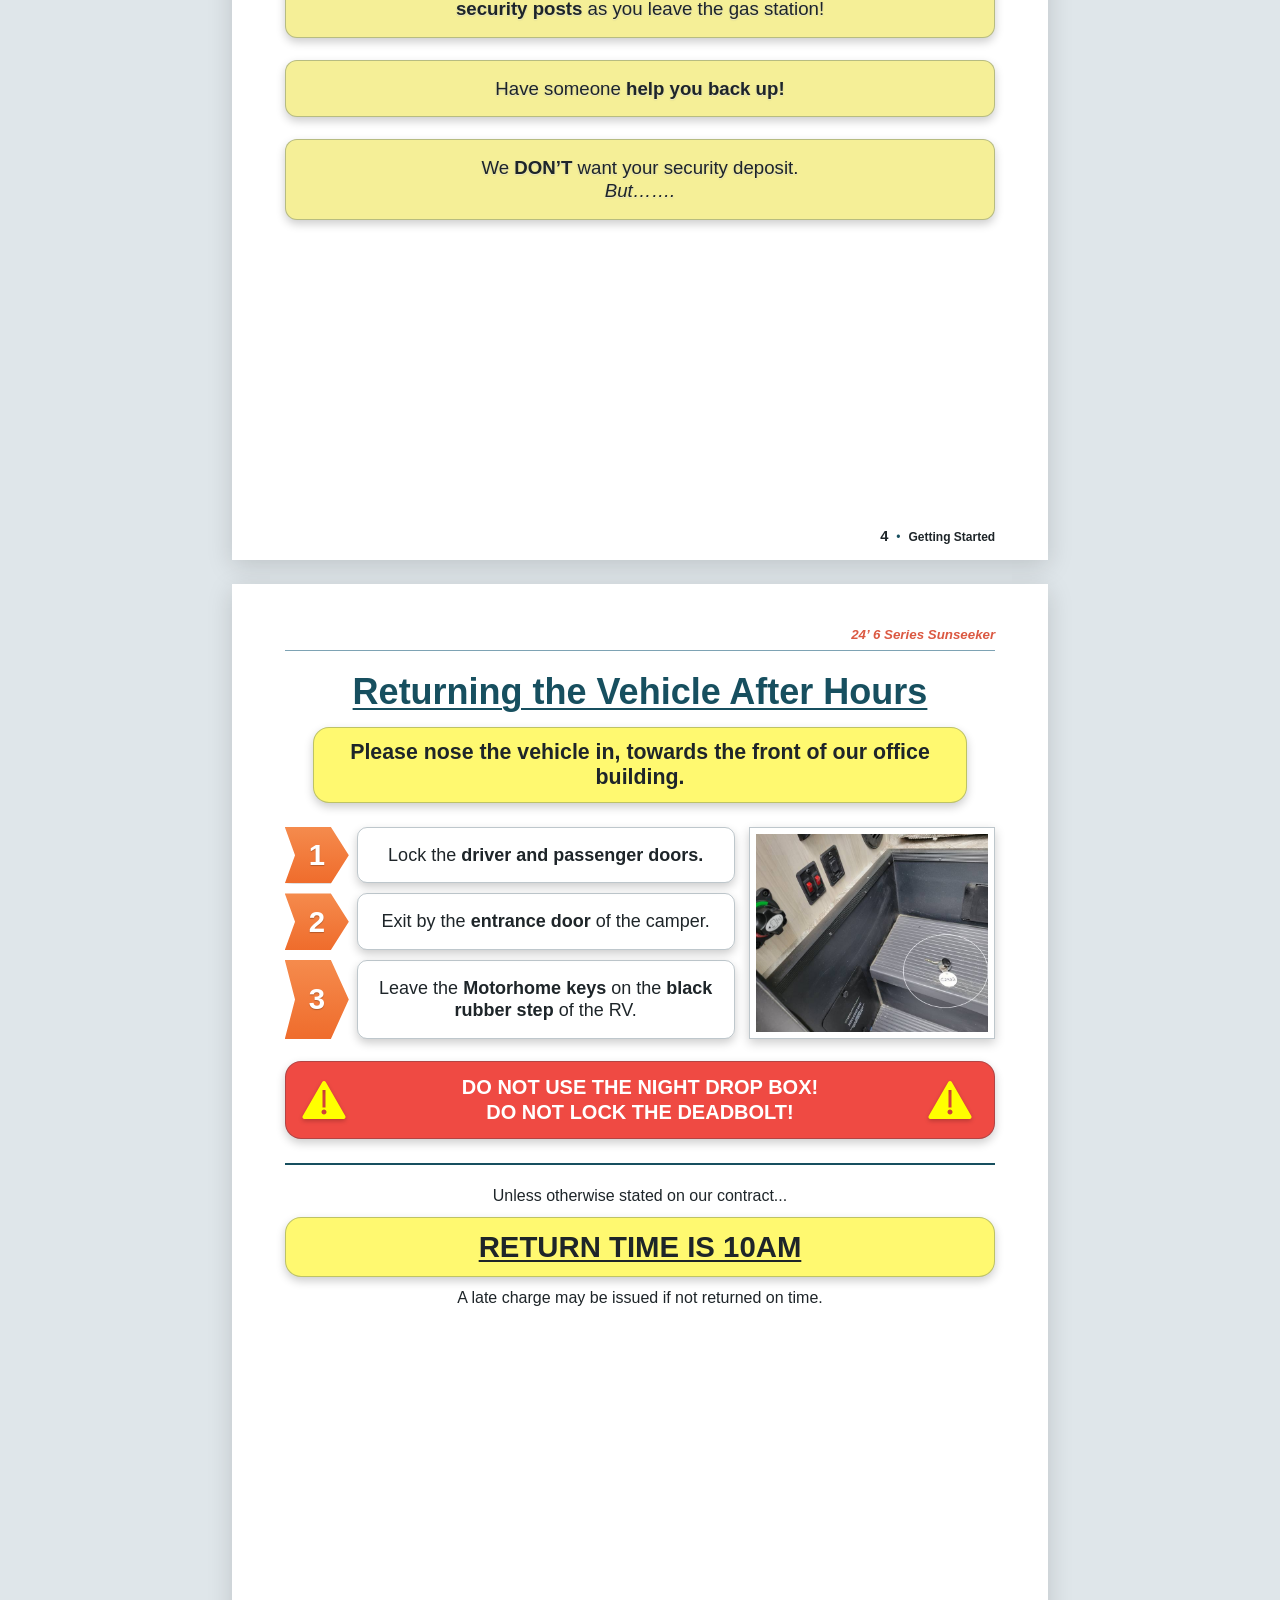
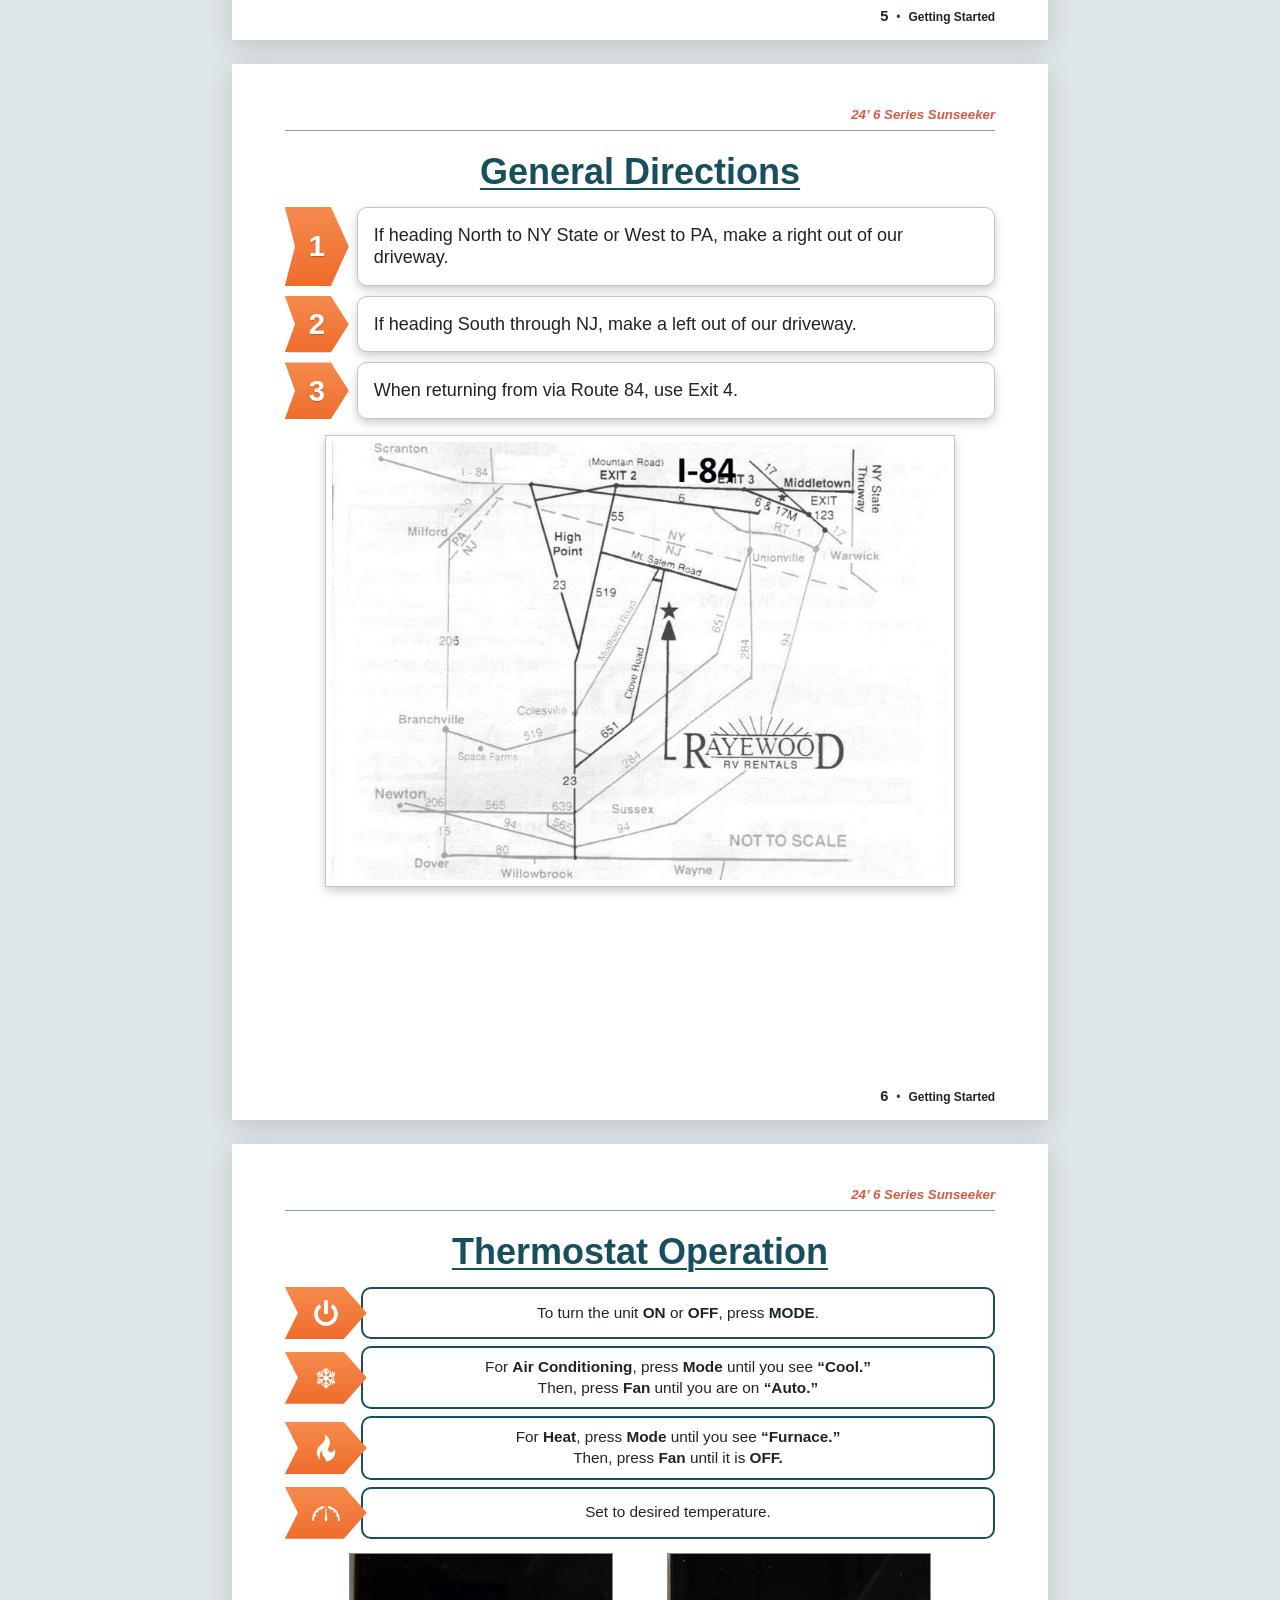
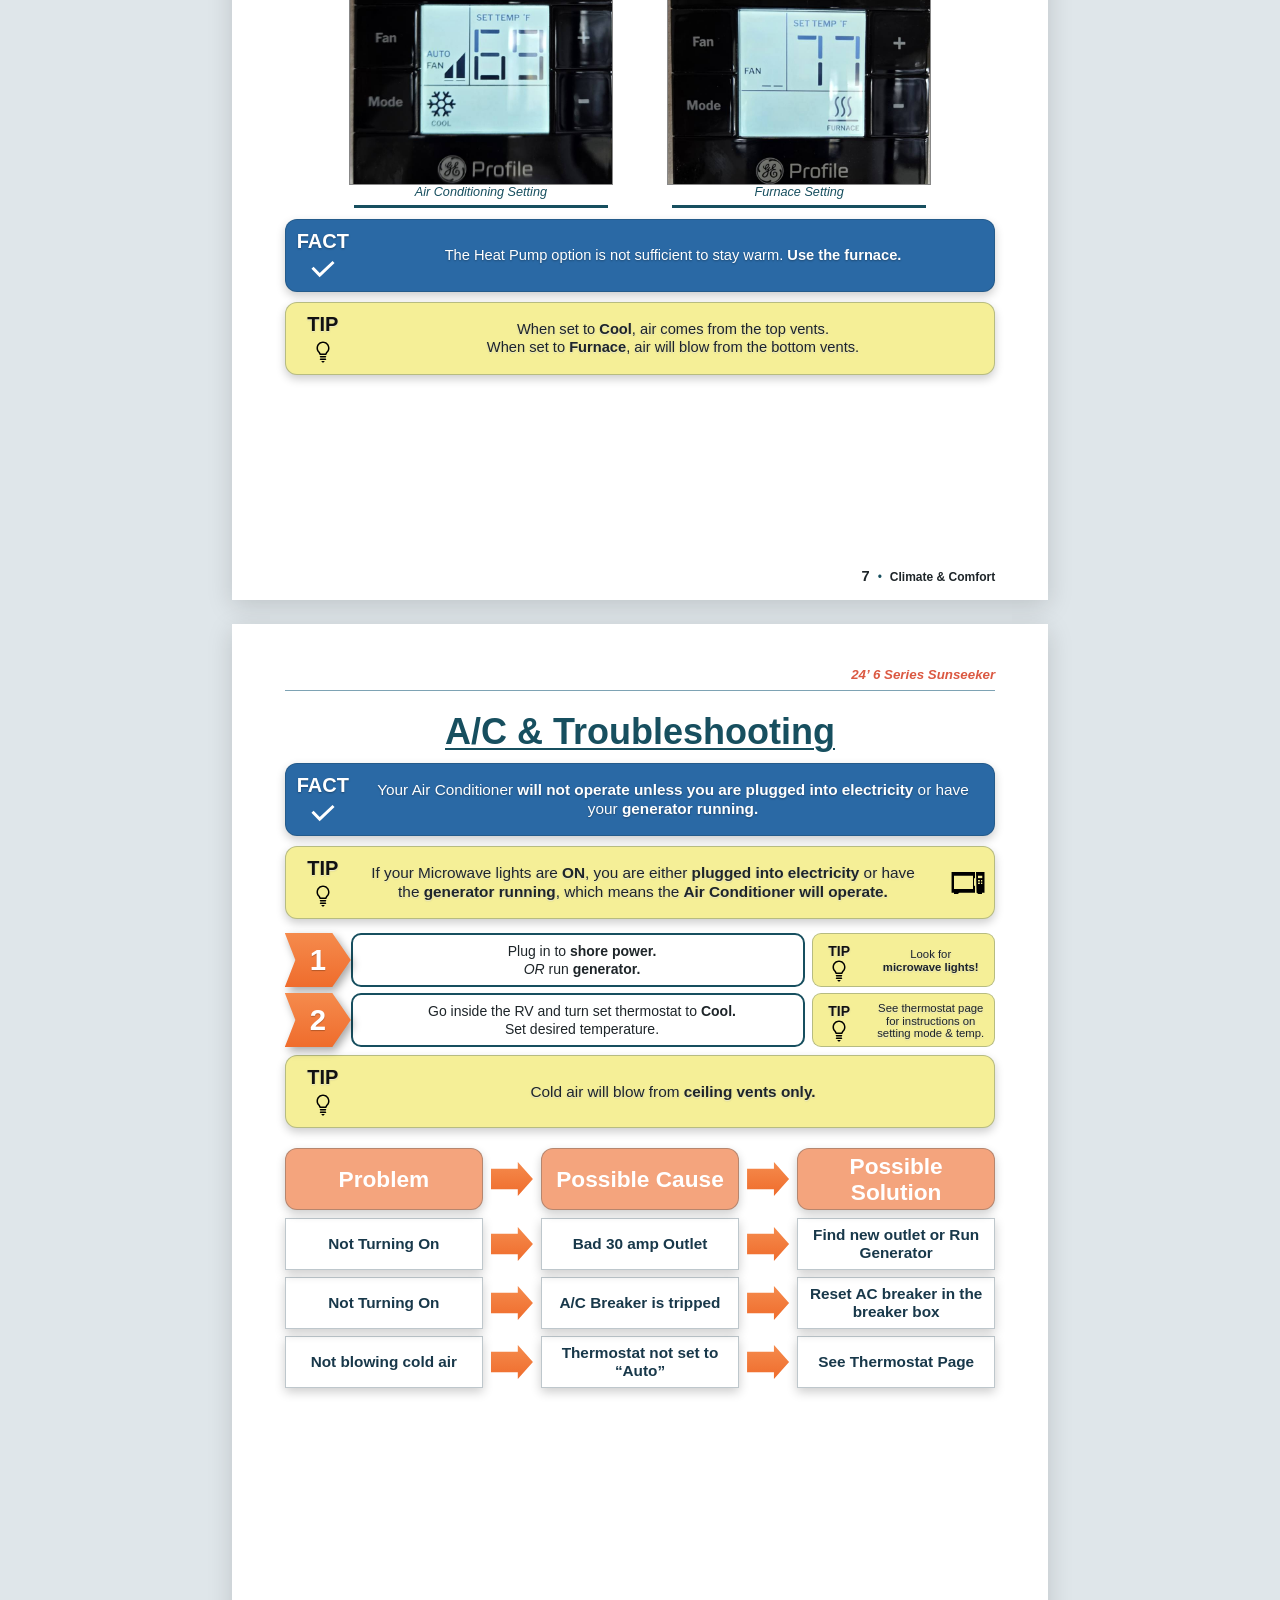
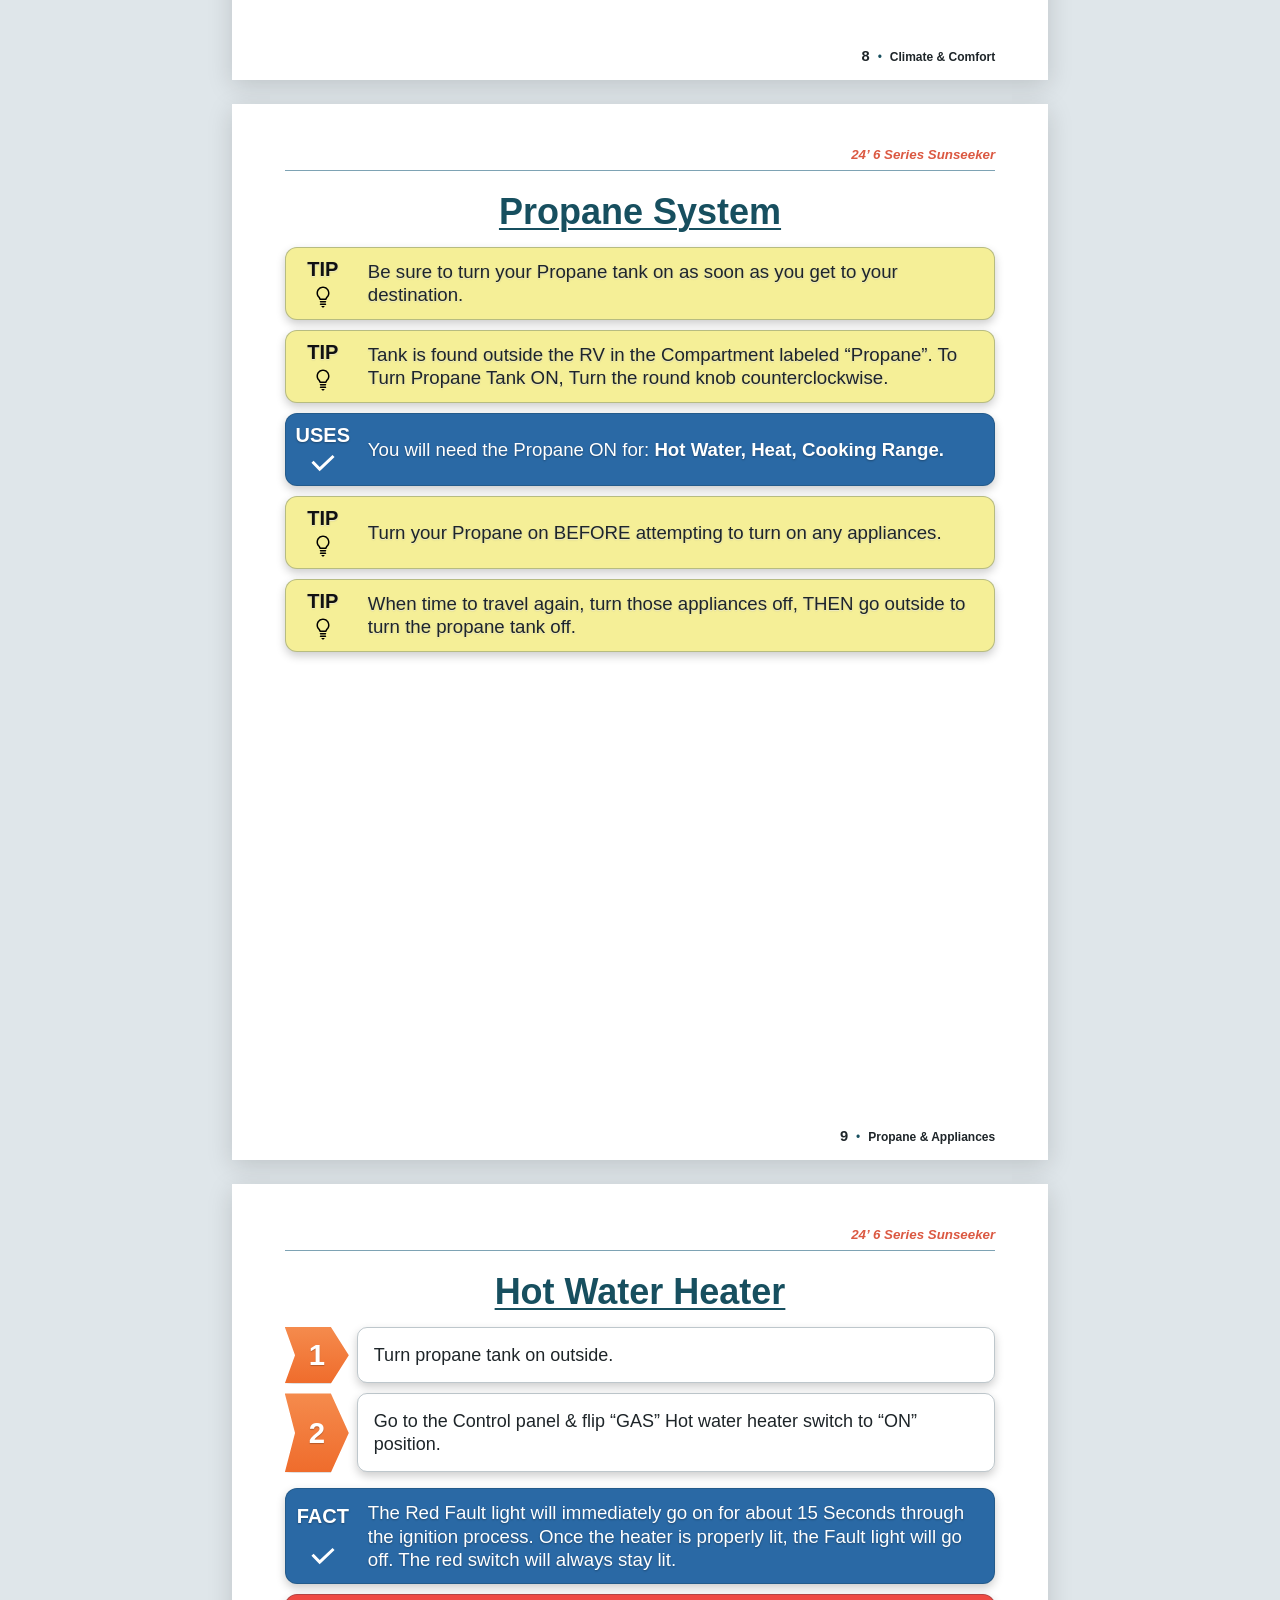
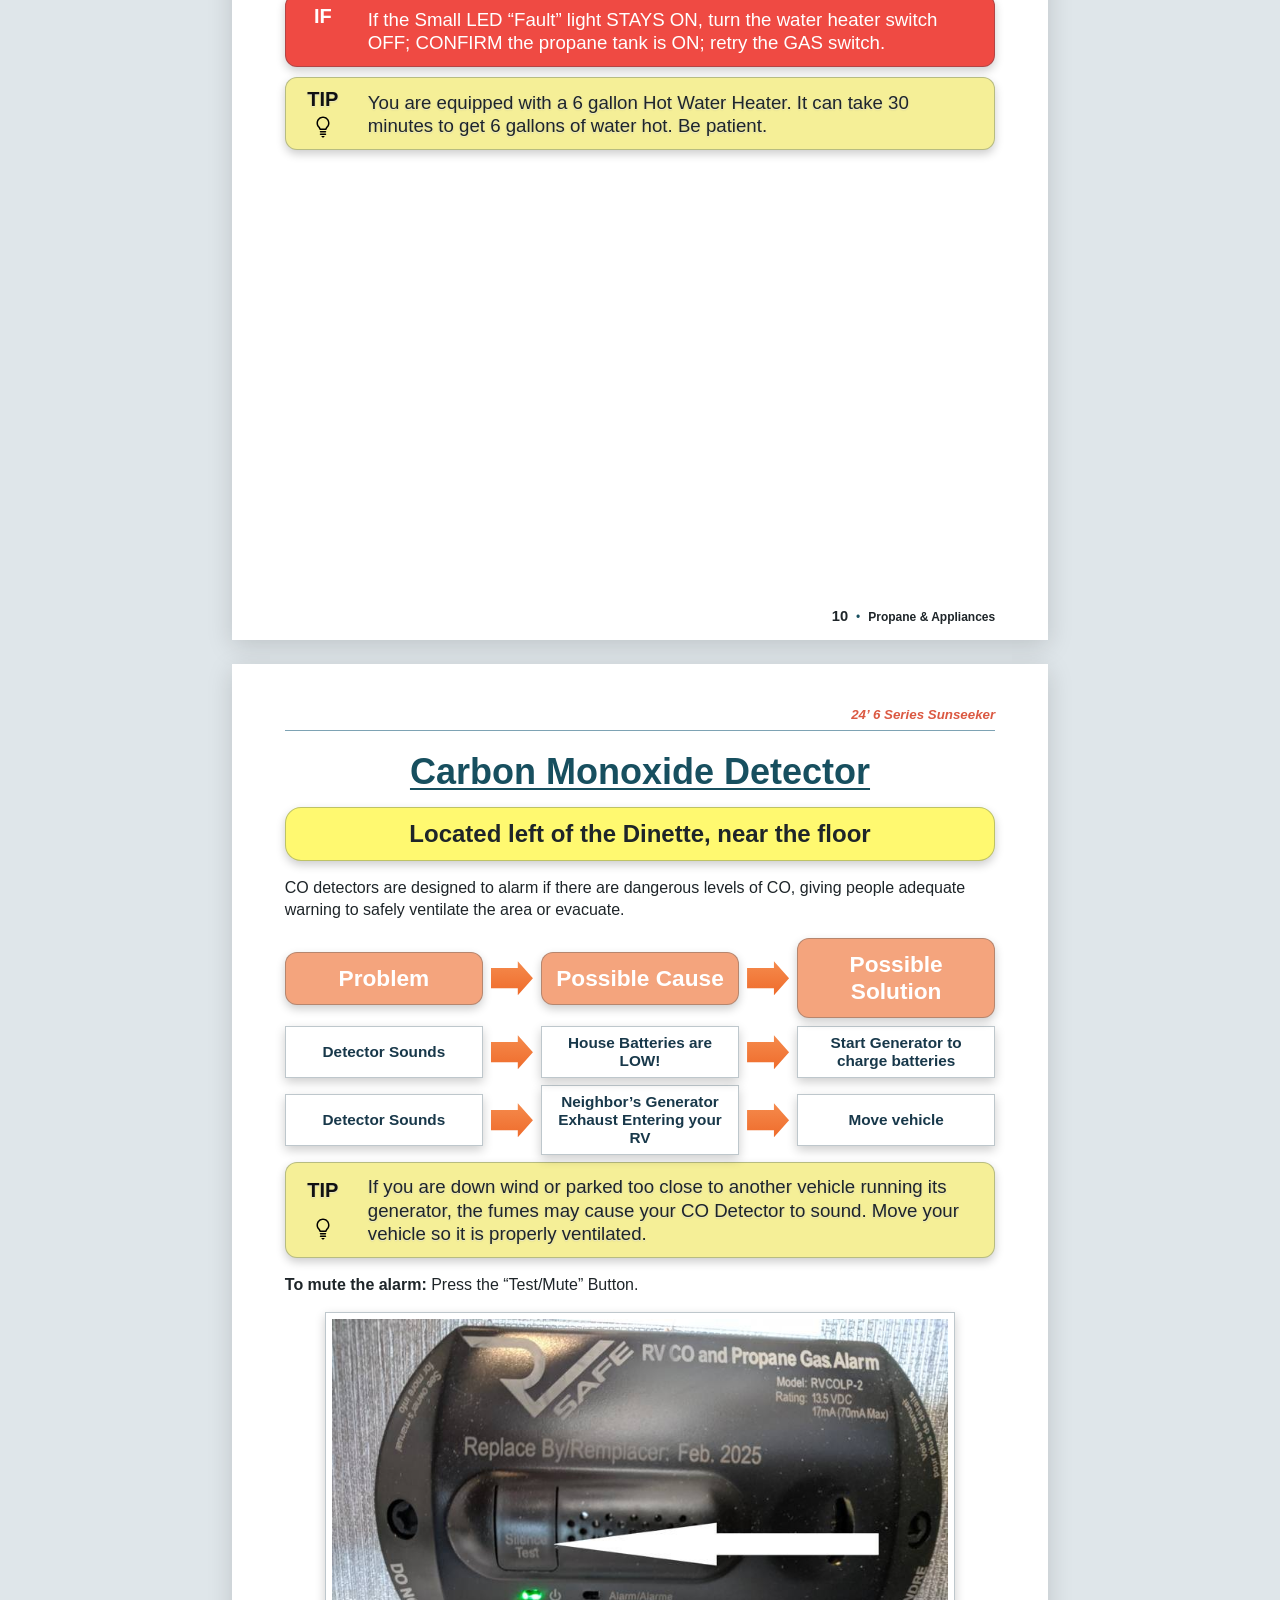
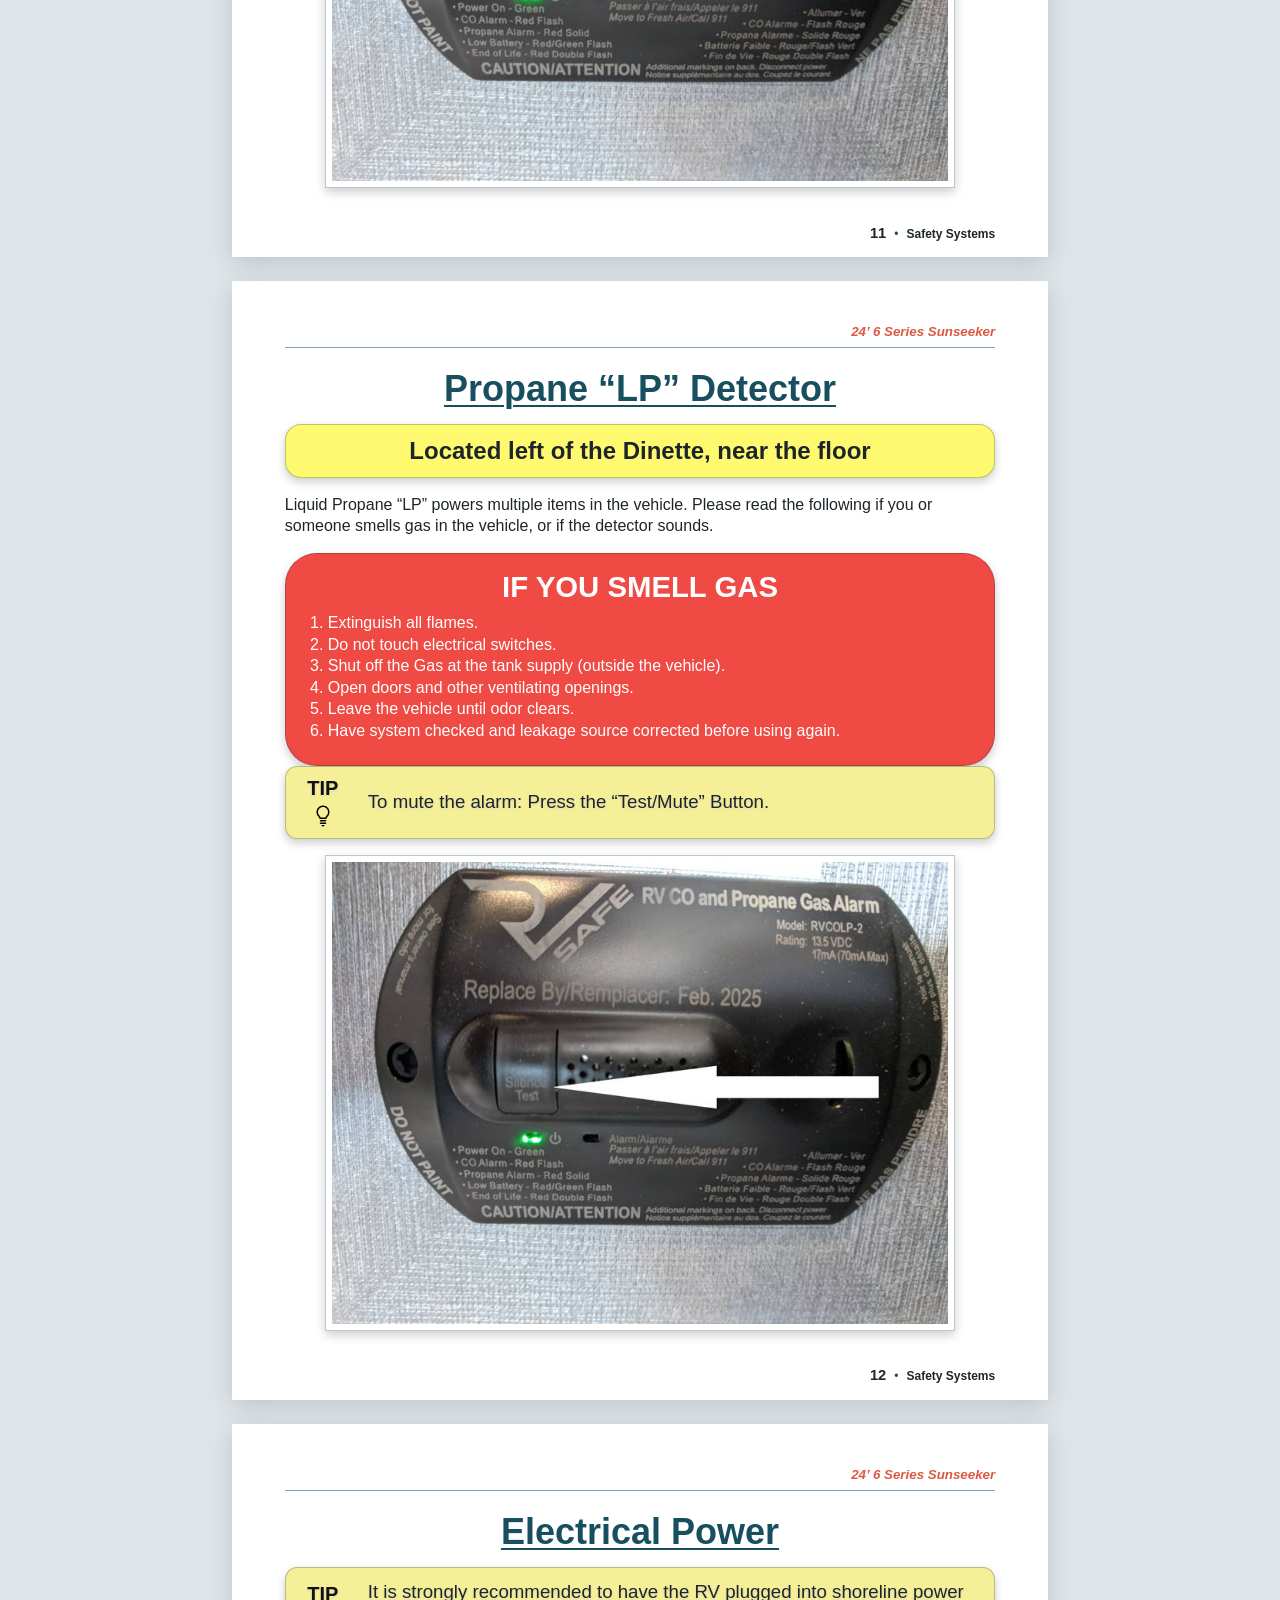
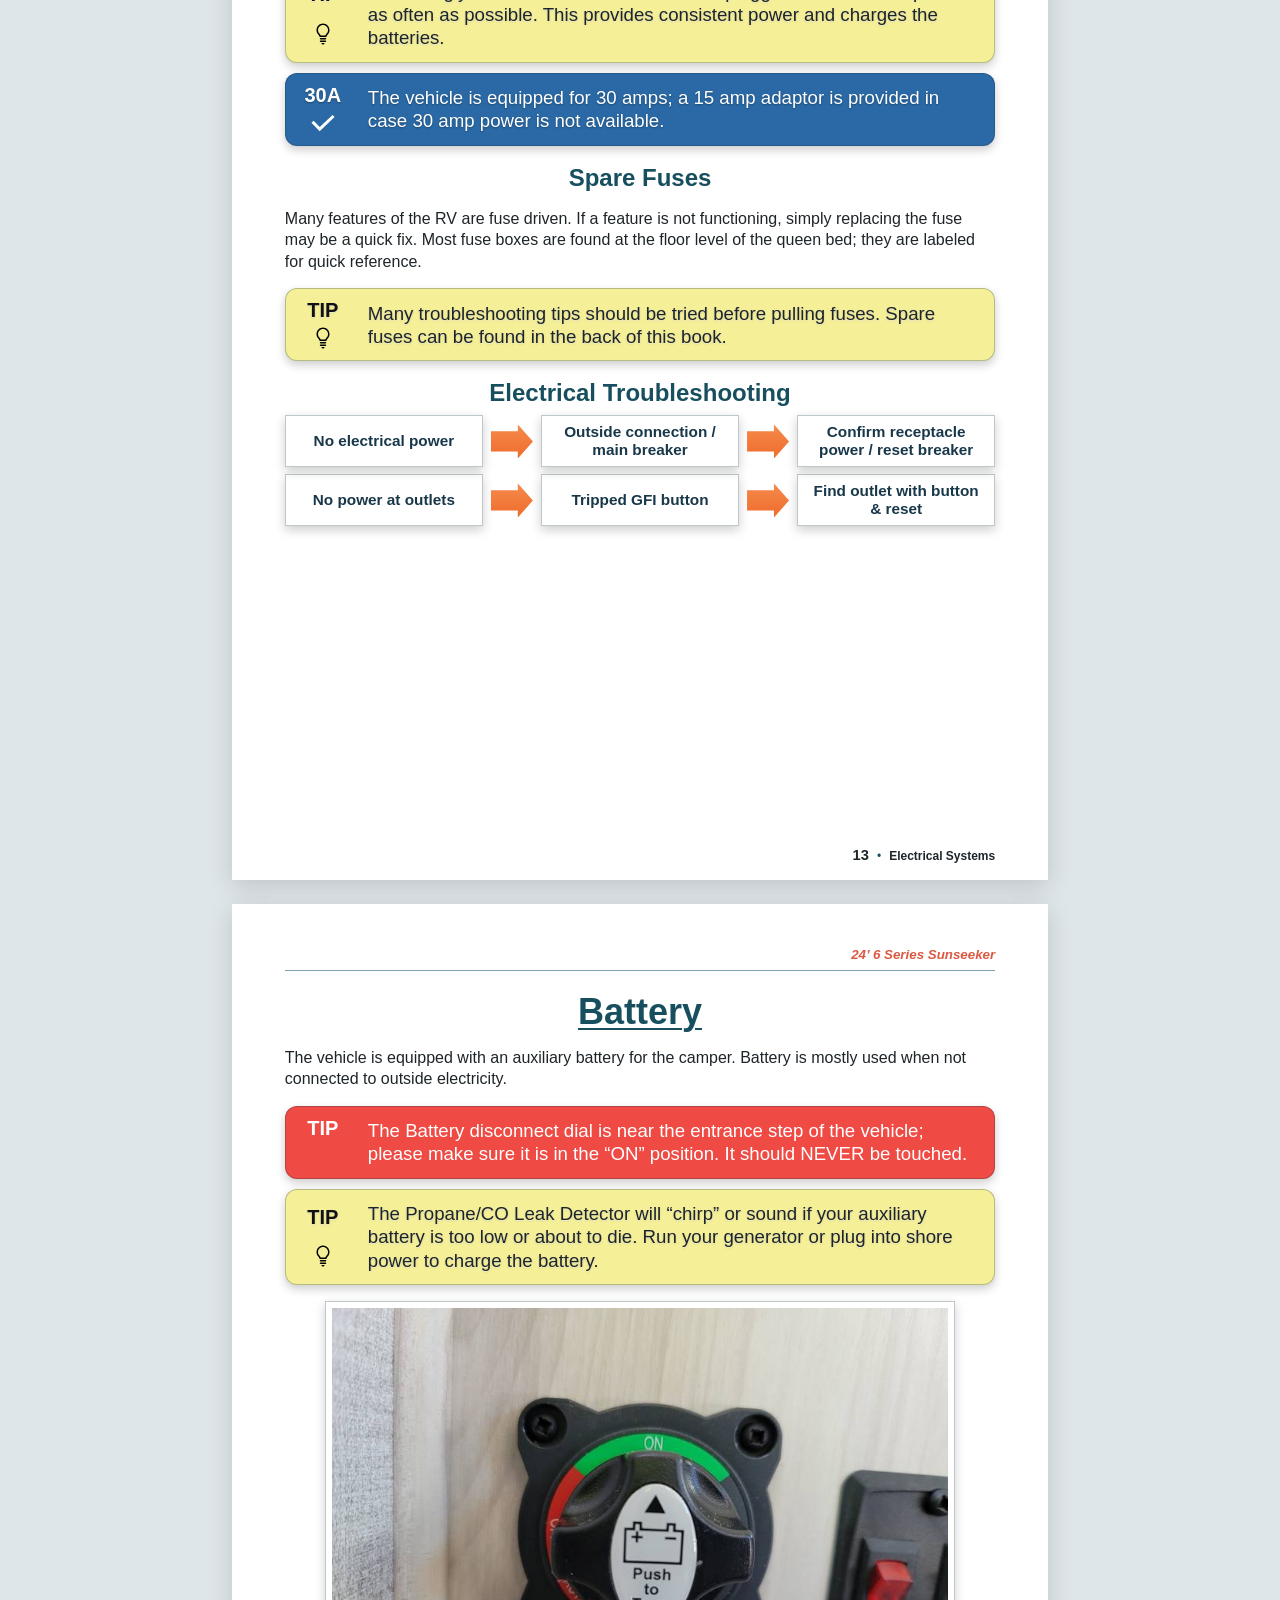
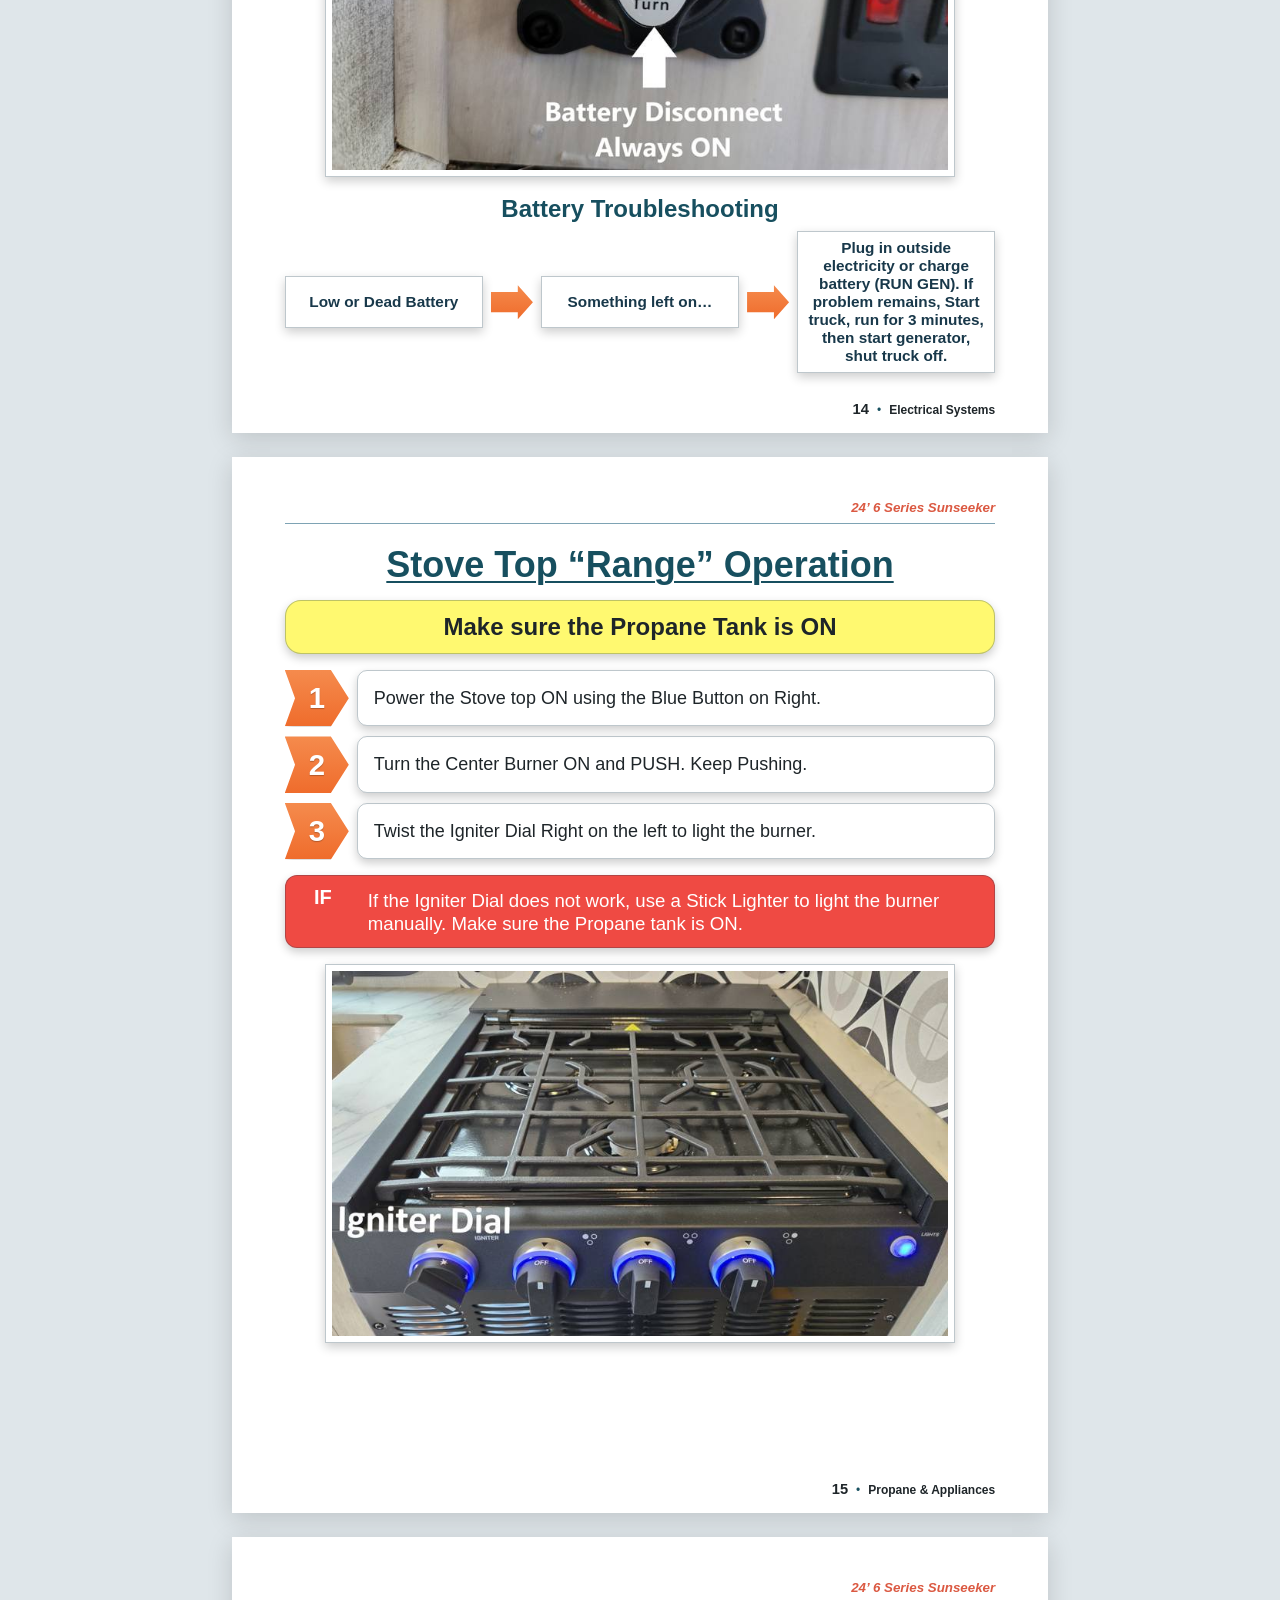
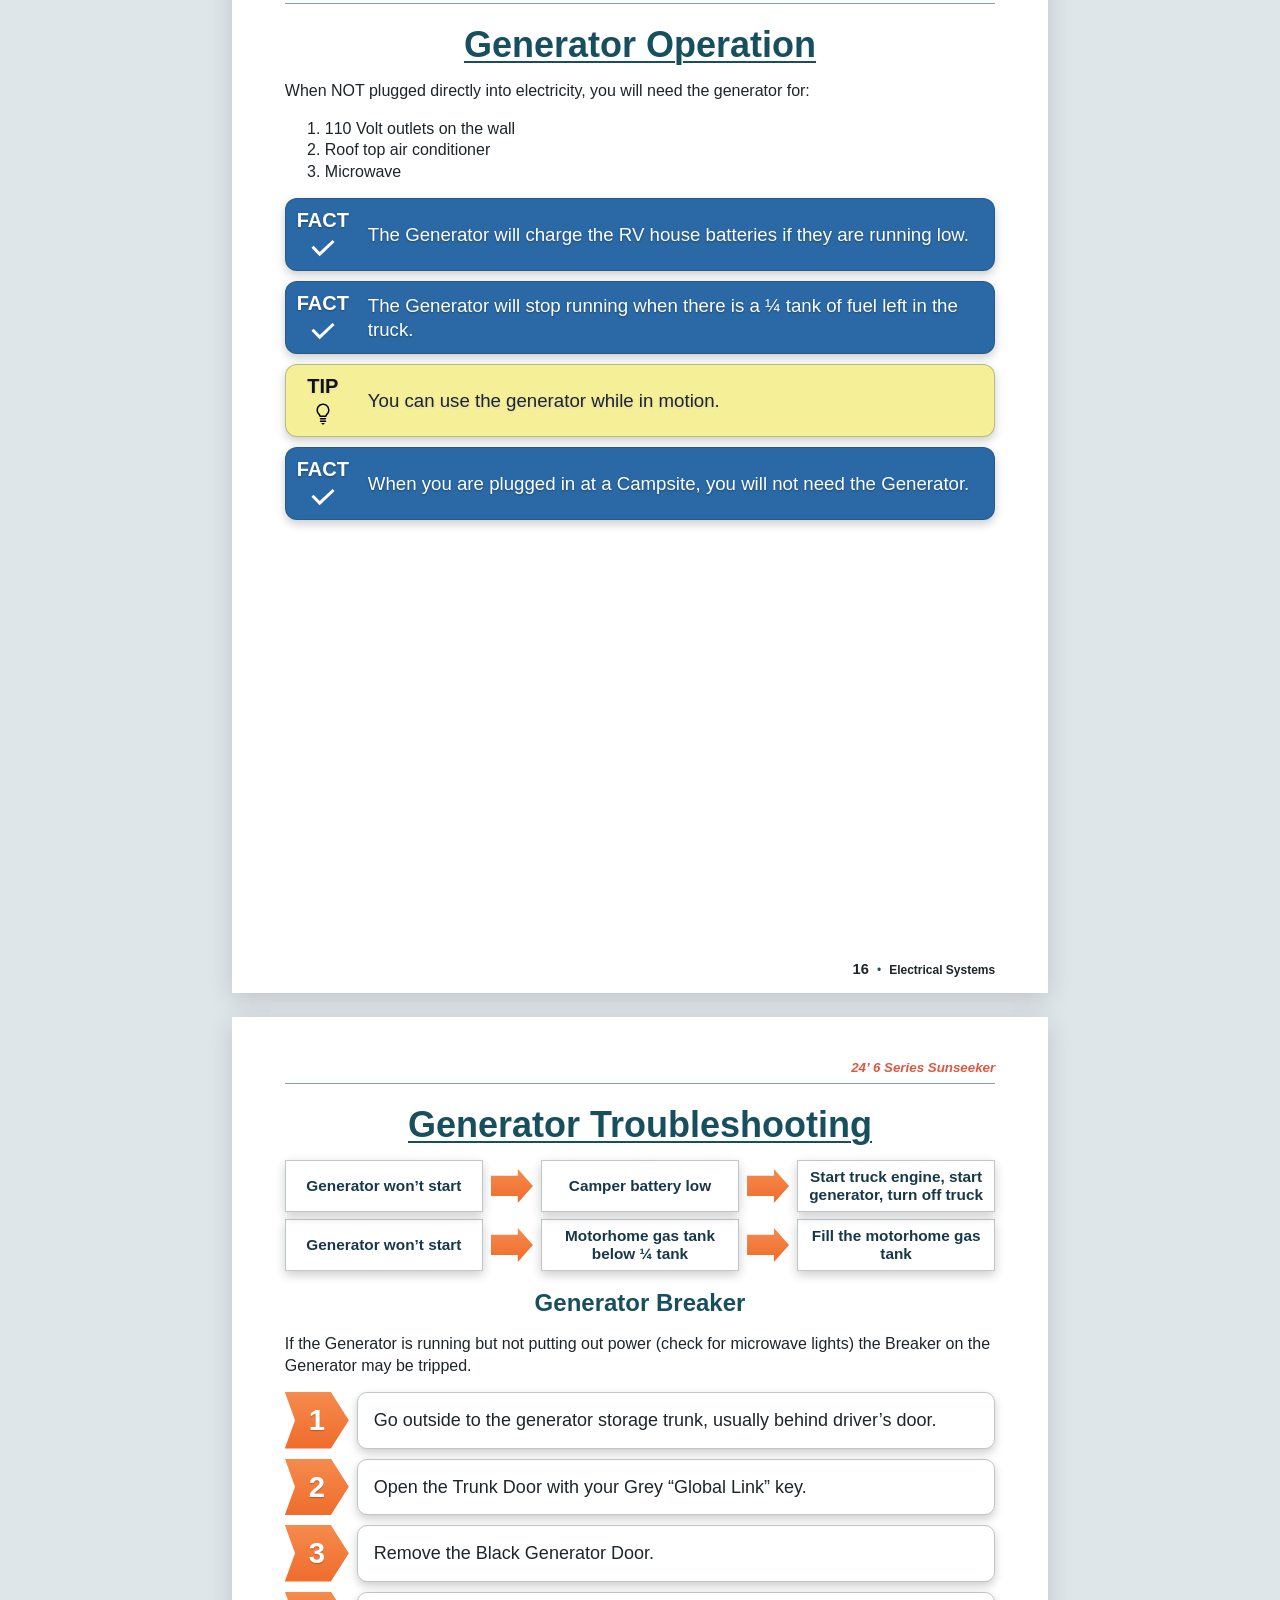
==== commit 0fe9e423: "Rebuild two-layer A/C arrow shadows" ====
--- a/index.html
+++ b/index.html
@@ -198,7 +198,7 @@
 
   <div class="ac-setup">
     <div class="ac-setup-row">
-      <div class="step-number">1</div>
+      <div class="step-arrow-shadow"><div class="step-number">1</div></div>
       <div class="step-body"><div class="step-text">Plug in to <strong>shore power.</strong><br><em>OR</em> run <strong>generator.</strong></div></div>
       <div class="callout tip ac-side-tip">
         <div class="callout-label">TIP</div>
@@ -207,7 +207,7 @@
     </div>
 
     <div class="ac-setup-row">
-      <div class="step-number">2</div>
+      <div class="step-arrow-shadow"><div class="step-number">2</div></div>
       <div class="step-body"><div class="step-text">Go inside the RV and turn set thermostat to <strong>Cool.</strong><br>Set desired temperature.</div></div>
       <div class="callout tip ac-side-tip">
         <div class="callout-label">TIP</div>
--- a/css/components.css
+++ b/css/components.css
@@ -103,6 +103,7 @@
   font-weight: 700;
   clip-path: polygon(0 0, 72% 0, 100% 50%, 72% 100%, 0 100%, 16% 50%);
   text-shadow: 0 1px 1px rgb(0 0 0 / 25%);
+  filter: drop-shadow(0 3px 3px rgb(0 0 0 / 28%));
 }
 
  .step-body {
@@ -564,21 +565,24 @@
 
 .ac-setup-row {
   display: grid;
-  grid-template-columns: 66px 1fr 150px;
-  align-items: stretch;
+  grid-template-columns: 66px minmax(0, 1fr) 190px;
+  align-items: center;
 }
 
 .ac-setup-row .step-number {
+  height: 54px;
   min-height: 54px;
   margin-right: -3px;
   z-index: 1;
 }
 
 .ac-setup-row > .step-body {
+  height: 54px;
   min-height: 54px;
-  display: grid;
-  place-items: center;
-  padding: 7px 12px;
+  display: flex;
+  align-items: center;
+  justify-content: center;
+  padding: 6px 10px;
   border: 2px solid var(--title-blue);
   box-shadow: none;
   text-align: center;
@@ -591,6 +595,8 @@
 }
 
 .ac-side-tip {
+  height: 54px;
+  min-height: 54px;
   margin-left: 6px;
   grid-template-columns: 48px 1fr;
   border-radius: 9px;
@@ -610,8 +616,8 @@
 .ac-side-tip .callout-body {
   padding: 6px 7px 6px 0;
   text-align: center;
-  font-size: 8.5pt;
-  line-height: 1.2;
+  font-size: 9pt;
+  line-height: 1.15;
 }
 
 .ac-vent-tip {
@@ -640,3 +646,233 @@
 .ac-troubleshooting .troubleshooting-row .cell {
   min-height: 52px;
 }
+
+
+.ac-troubleshooting .troubleshooting-head .cell {
+  align-content: center;
+  justify-content: center;
+  text-align: center;
+}
+
+.ac-troubleshooting .troubleshooting-head .cell br {
+  line-height: 1.15;
+}
+
+
+/* Procedure arrow depth and overlap refinements */
+.step-number {
+  position: relative;
+  z-index: 2;
+  filter: drop-shadow(3px 4px 3px rgb(0 0 0 / 30%));
+}
+
+.ac-setup-row .step-number {
+  margin-right: -10px;
+}
+
+.ac-setup-row > .step-body {
+  padding-left: 16px;
+}
+
+/* Small A/C TIP cards use explicit vertical centering */
+.ac-side-tip {
+  display: grid;
+  grid-template-columns: 48px 1fr;
+  align-items: stretch;
+}
+
+.ac-side-tip .callout-label {
+  height: 54px;
+  align-self: auto;
+  display: flex;
+  flex-direction: column;
+  align-items: center;
+  justify-content: center;
+  padding: 0;
+  line-height: 1;
+}
+
+.ac-side-tip .callout-label::after {
+  flex: 0 0 18px;
+  margin-top: 3px;
+}
+
+.ac-side-tip .callout-body {
+  height: 54px;
+  display: flex;
+  align-items: center;
+  justify-content: center;
+  padding: 4px 8px 4px 2px;
+  line-height: 1.15;
+  text-align: center;
+}
+
+
+/* Definitive A/C row layout */
+.ac-setup-row {
+  grid-template-columns: 66px minmax(0, 1fr) 190px;
+  align-items: center;
+}
+
+.ac-setup-row .step-number {
+  position: relative;
+  width: 66px;
+  height: 54px;
+  margin-right: -12px;
+  overflow: visible;
+  filter: none;
+  isolation: isolate;
+}
+
+.ac-setup-row .step-number::before {
+  content: "";
+  position: absolute;
+  inset: 4px -5px -5px 4px;
+  z-index: -1;
+  background: rgb(0 0 0 / 28%);
+  clip-path: polygon(0 0, 72% 0, 100% 50%, 72% 100%, 0 100%, 16% 50%);
+  filter: blur(3px);
+}
+
+.ac-setup-row > .step-body {
+  height: 54px;
+  min-height: 54px;
+  padding: 5px 10px 5px 18px;
+}
+
+.ac-side-tip {
+  height: 54px;
+  min-height: 54px;
+  margin-left: 7px;
+  display: grid;
+  grid-template-columns: 52px minmax(0, 1fr);
+  align-items: center;
+  overflow: hidden;
+}
+
+.ac-side-tip .callout-label {
+  position: static;
+  width: auto;
+  height: 54px;
+  min-height: 54px;
+  align-self: center;
+  display: grid;
+  grid-template-rows: auto 18px;
+  place-items: center;
+  align-content: center;
+  gap: 2px;
+  padding: 0;
+  font-size: 10.5pt;
+  line-height: 1;
+}
+
+.ac-side-tip .callout-label::after {
+  width: 18px;
+  height: 18px;
+  margin: 0;
+}
+
+.ac-side-tip .callout-body {
+  width: auto;
+  height: auto;
+  min-height: 0;
+  align-self: center;
+  display: block;
+  padding: 4px 8px 4px 2px;
+  font-size: 8.5pt;
+  line-height: 1.12;
+  text-align: center;
+}
+
+
+/* Final arrow shadow implementation: shadow the wrapper, clip only the orange fill */
+.ac-setup-row .step-number {
+  position: relative;
+  width: 66px;
+  height: 54px;
+  margin-right: -12px;
+  overflow: visible;
+  clip-path: none;
+  background: transparent;
+  filter: none;
+  box-shadow: none;
+  isolation: auto;
+}
+
+.ac-setup-row .step-number::before {
+  content: "";
+  position: absolute;
+  inset: 0;
+  z-index: -1;
+  background: transparent;
+  clip-path: none;
+  filter: none;
+  box-shadow: 3px 4px 6px rgb(0 0 0 / 32%);
+  border-radius: 2px;
+}
+
+.ac-setup-row .step-number::after {
+  content: "";
+  position: absolute;
+  inset: 0;
+  z-index: -1;
+  background: linear-gradient(#f58b4d, #ef6c2c);
+  clip-path: polygon(0 0, 72% 0, 100% 50%, 72% 100%, 0 100%, 16% 50%);
+}
+
+
+/* Polygon-aware procedure arrow shadow */
+.ac-setup-row .step-number {
+  position: relative;
+  z-index: 2;
+  width: 66px;
+  height: 54px;
+  margin-right: -12px;
+  overflow: visible;
+  background: linear-gradient(#f58b4d, #ef6c2c);
+  clip-path: polygon(0 0, 72% 0, 100% 50%, 72% 100%, 0 100%, 16% 50%);
+  box-shadow: none;
+  filter: drop-shadow(3px 4px 4px rgb(0 0 0 / 32%));
+  isolation: auto;
+}
+
+.ac-setup-row .step-number::before,
+.ac-setup-row .step-number::after {
+  content: none;
+  display: none;
+}
+
+
+/* Two-layer polygon shadow component */
+.ac-setup-row {
+  grid-template-columns: 66px minmax(0, 1fr) 190px;
+}
+
+.ac-setup-row .step-arrow-shadow {
+  position: relative;
+  z-index: 2;
+  width: 66px;
+  height: 54px;
+  margin-right: -12px;
+  overflow: visible;
+  filter: drop-shadow(3px 4px 4px rgb(0 0 0 / 34%));
+}
+
+.ac-setup-row .step-arrow-shadow .step-number {
+  width: 66px;
+  height: 54px;
+  min-height: 54px;
+  margin: 0;
+  display: grid;
+  place-items: center;
+  background: linear-gradient(#f58b4d, #ef6c2c);
+  clip-path: polygon(0 0, 72% 0, 100% 50%, 72% 100%, 0 100%, 16% 50%);
+  filter: none;
+  box-shadow: none;
+}
+
+.ac-setup-row .step-arrow-shadow .step-number::before,
+.ac-setup-row .step-arrow-shadow .step-number::after {
+  content: none;
+  display: none;
+}
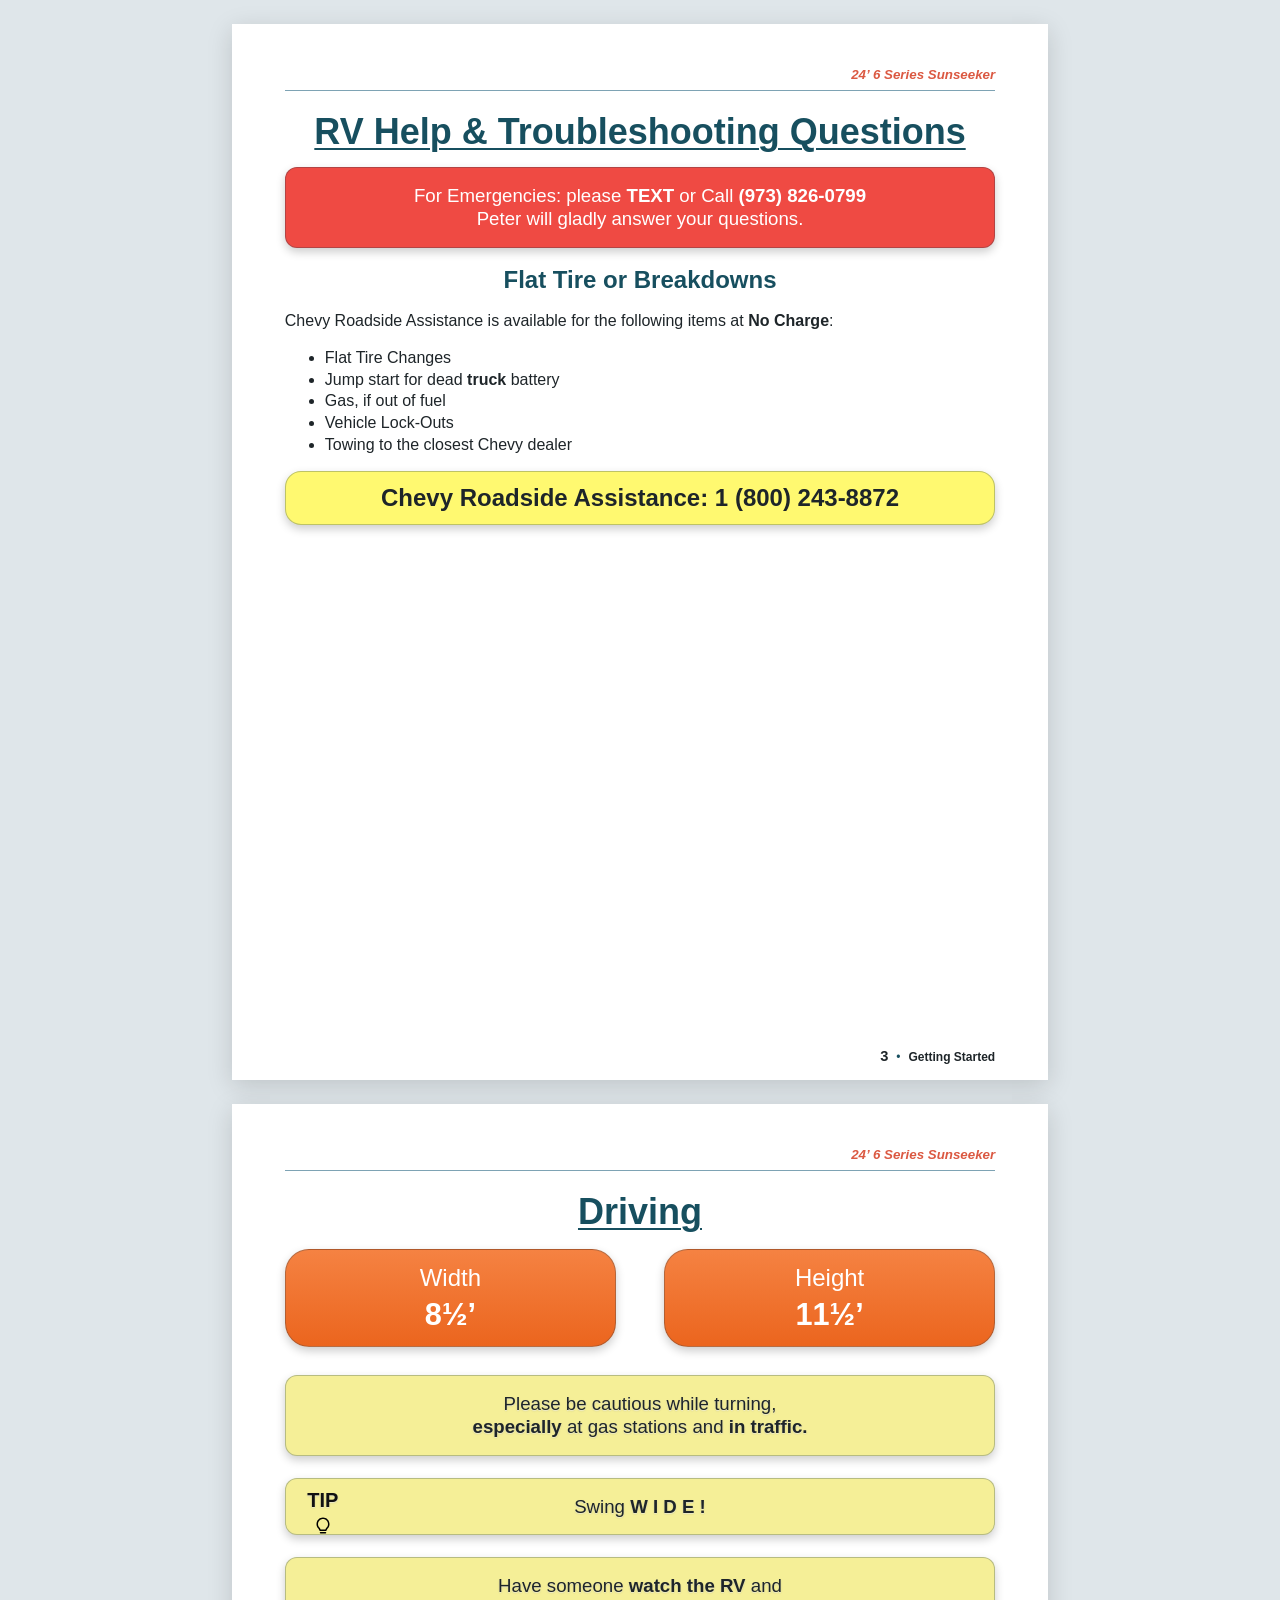
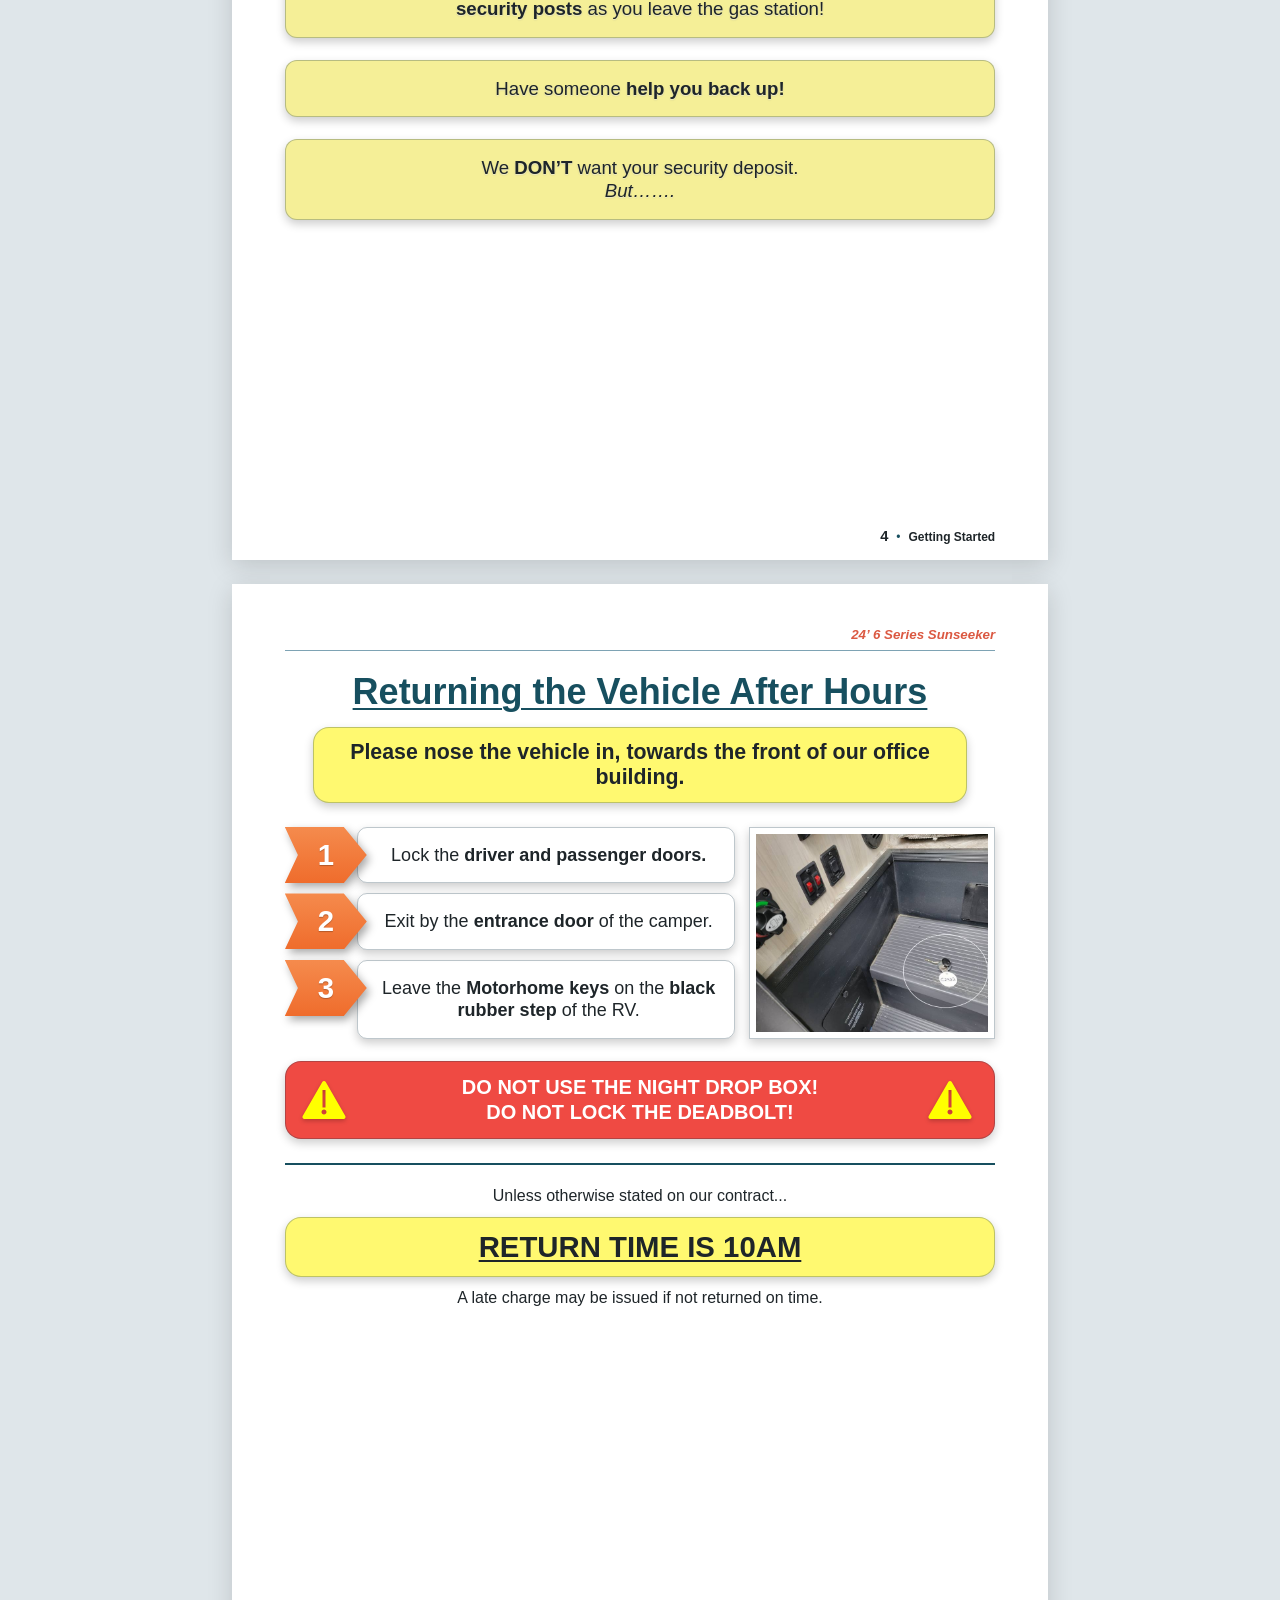
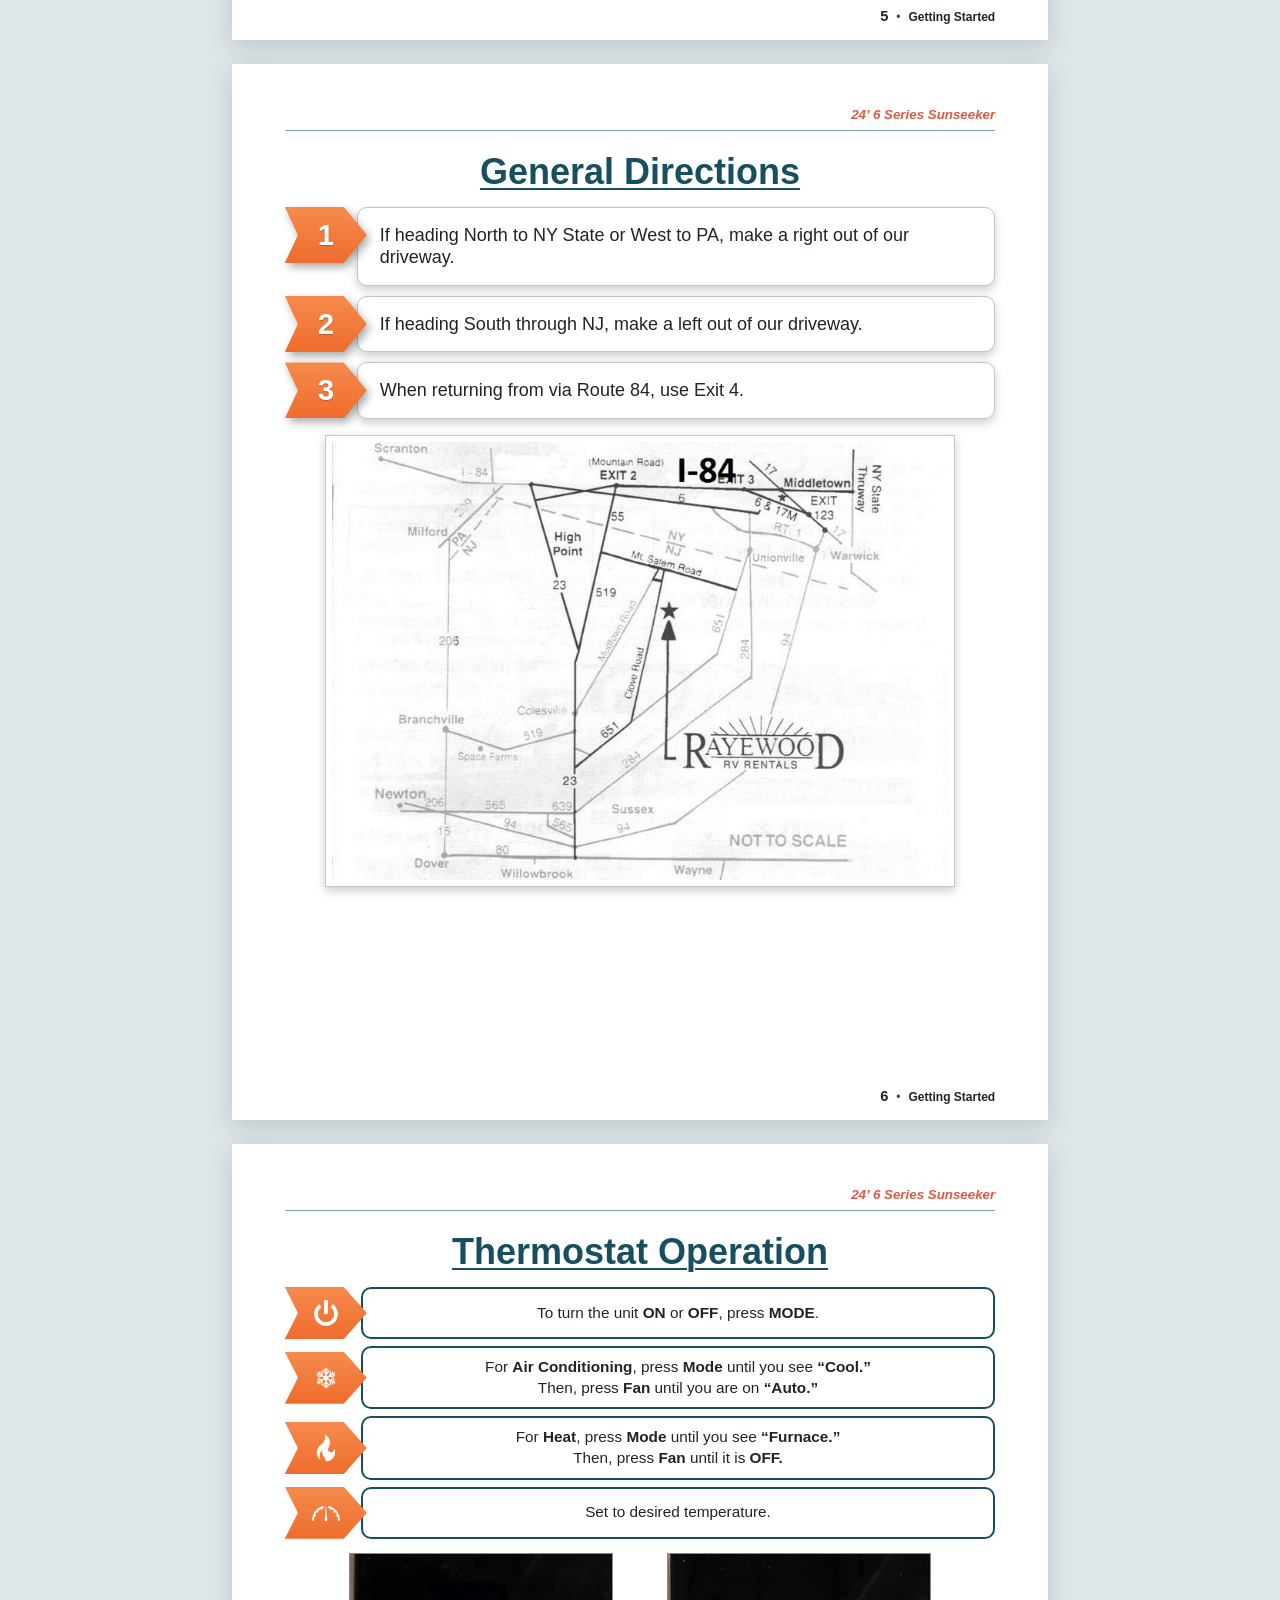
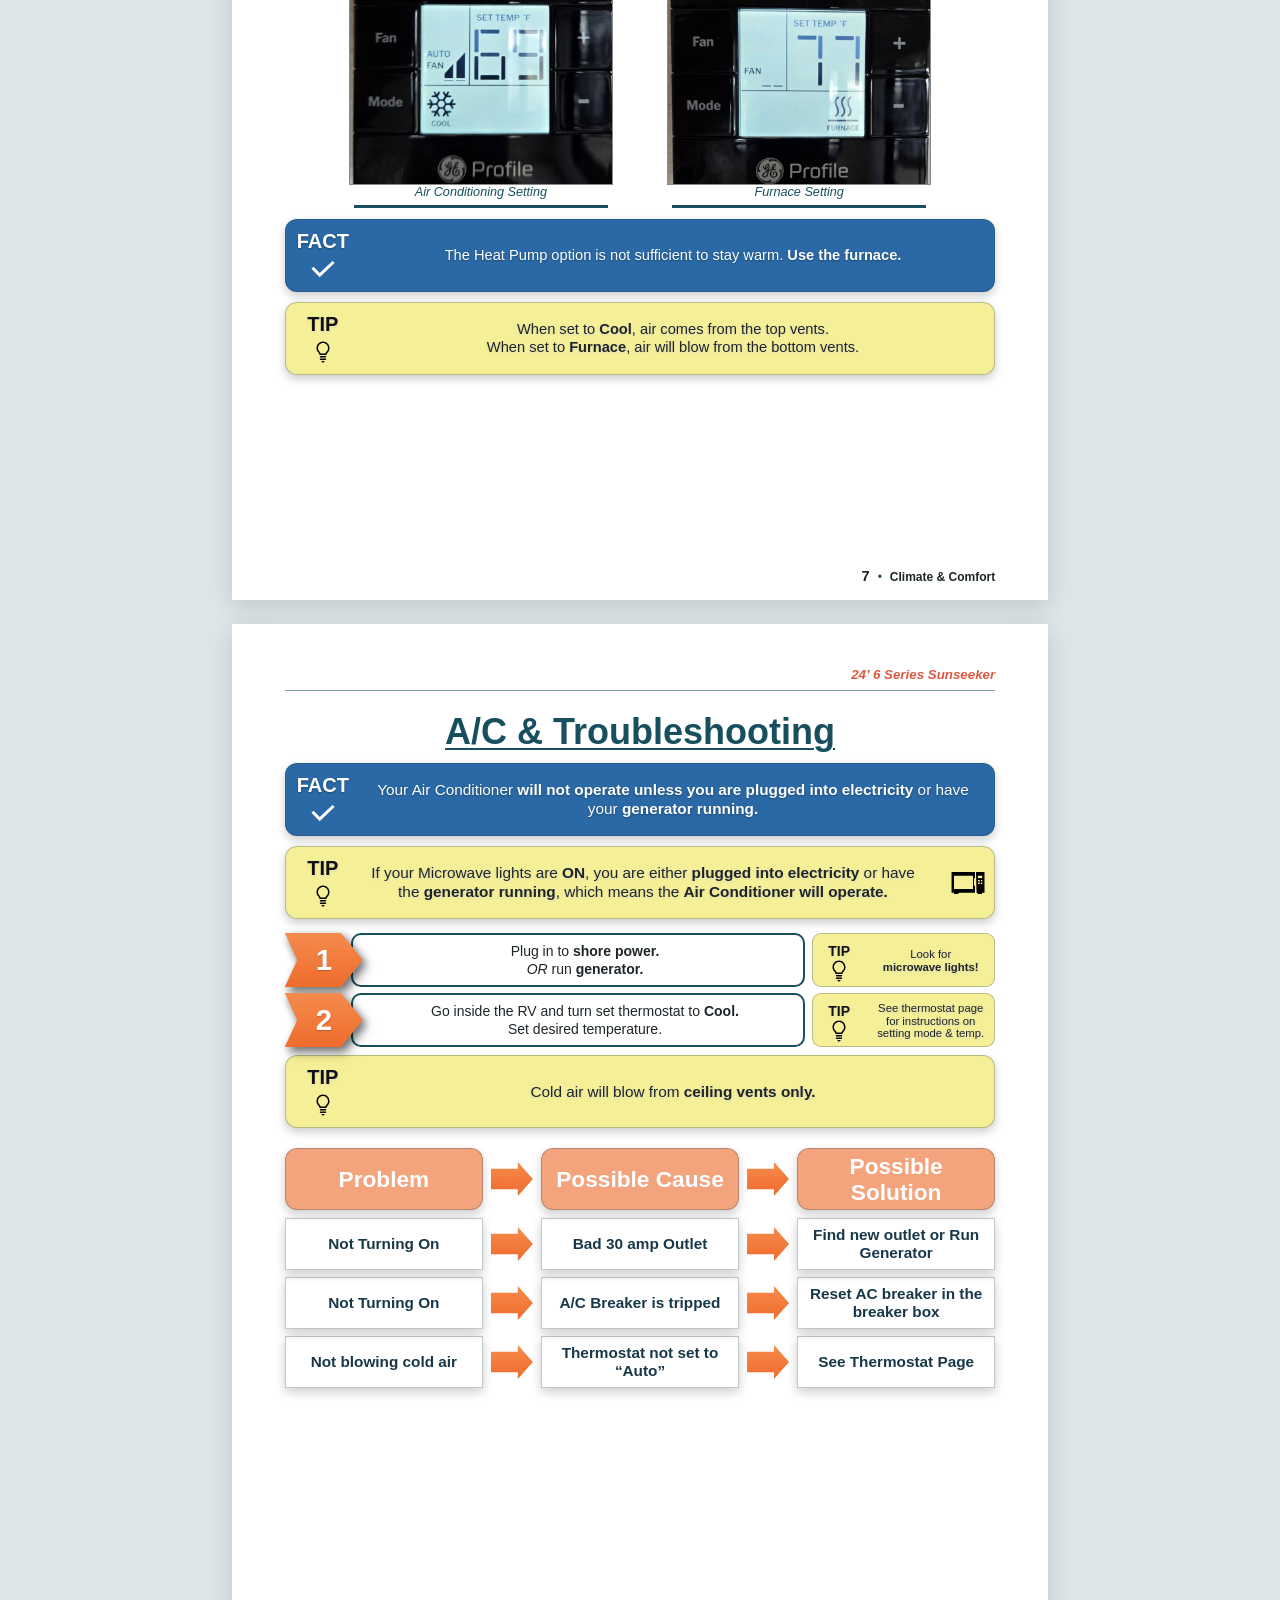
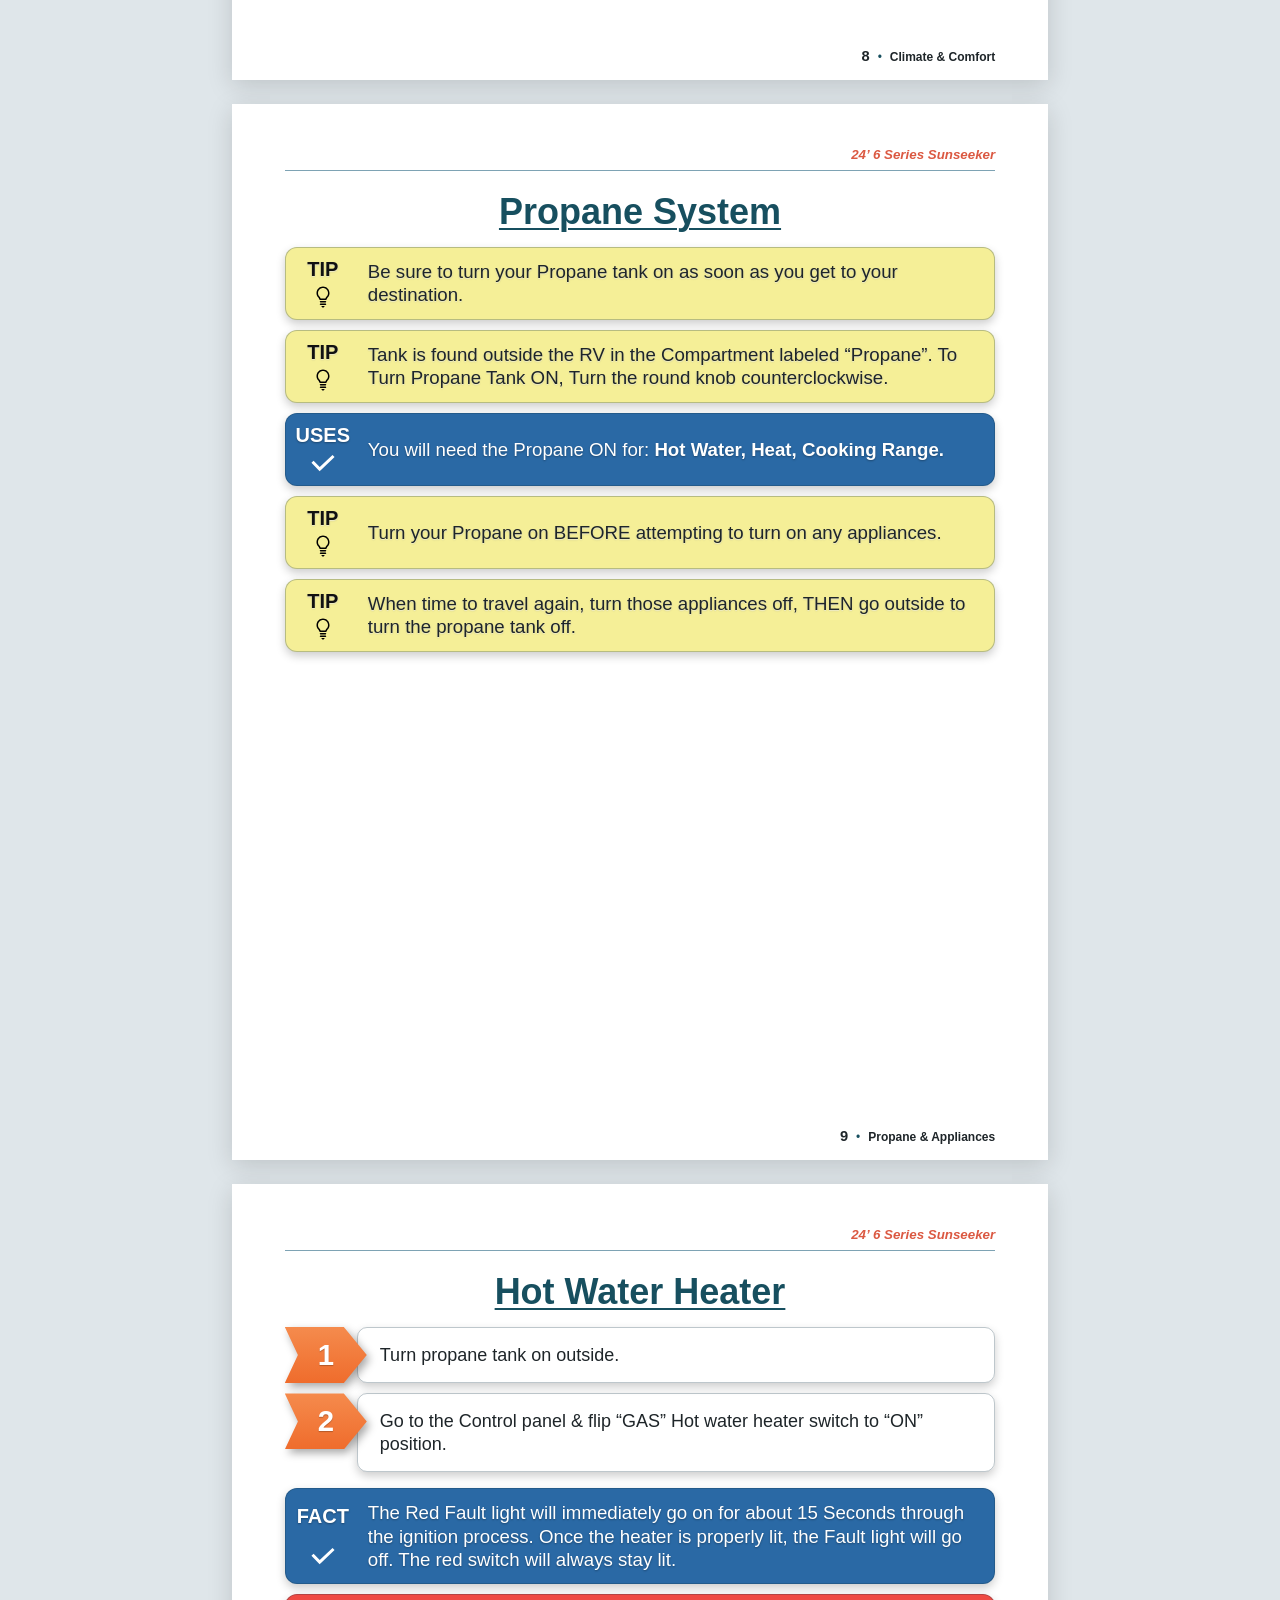
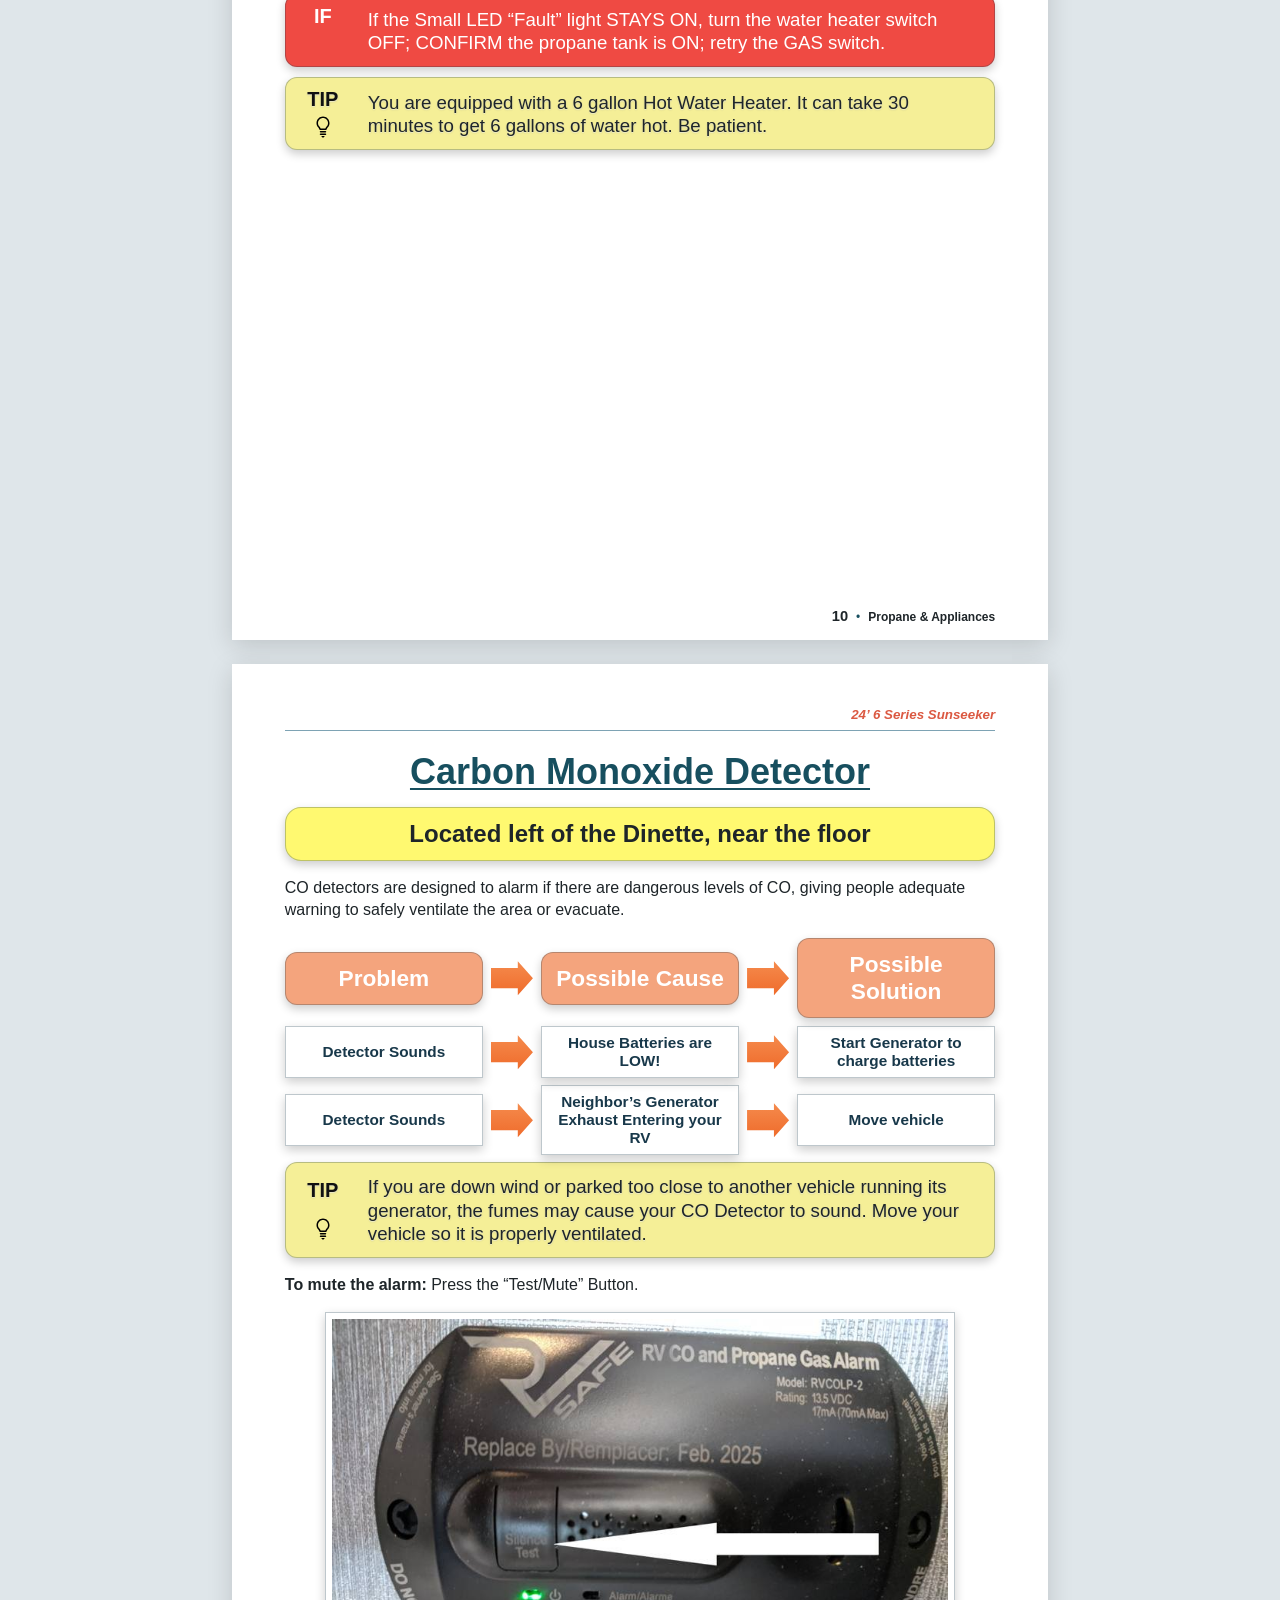
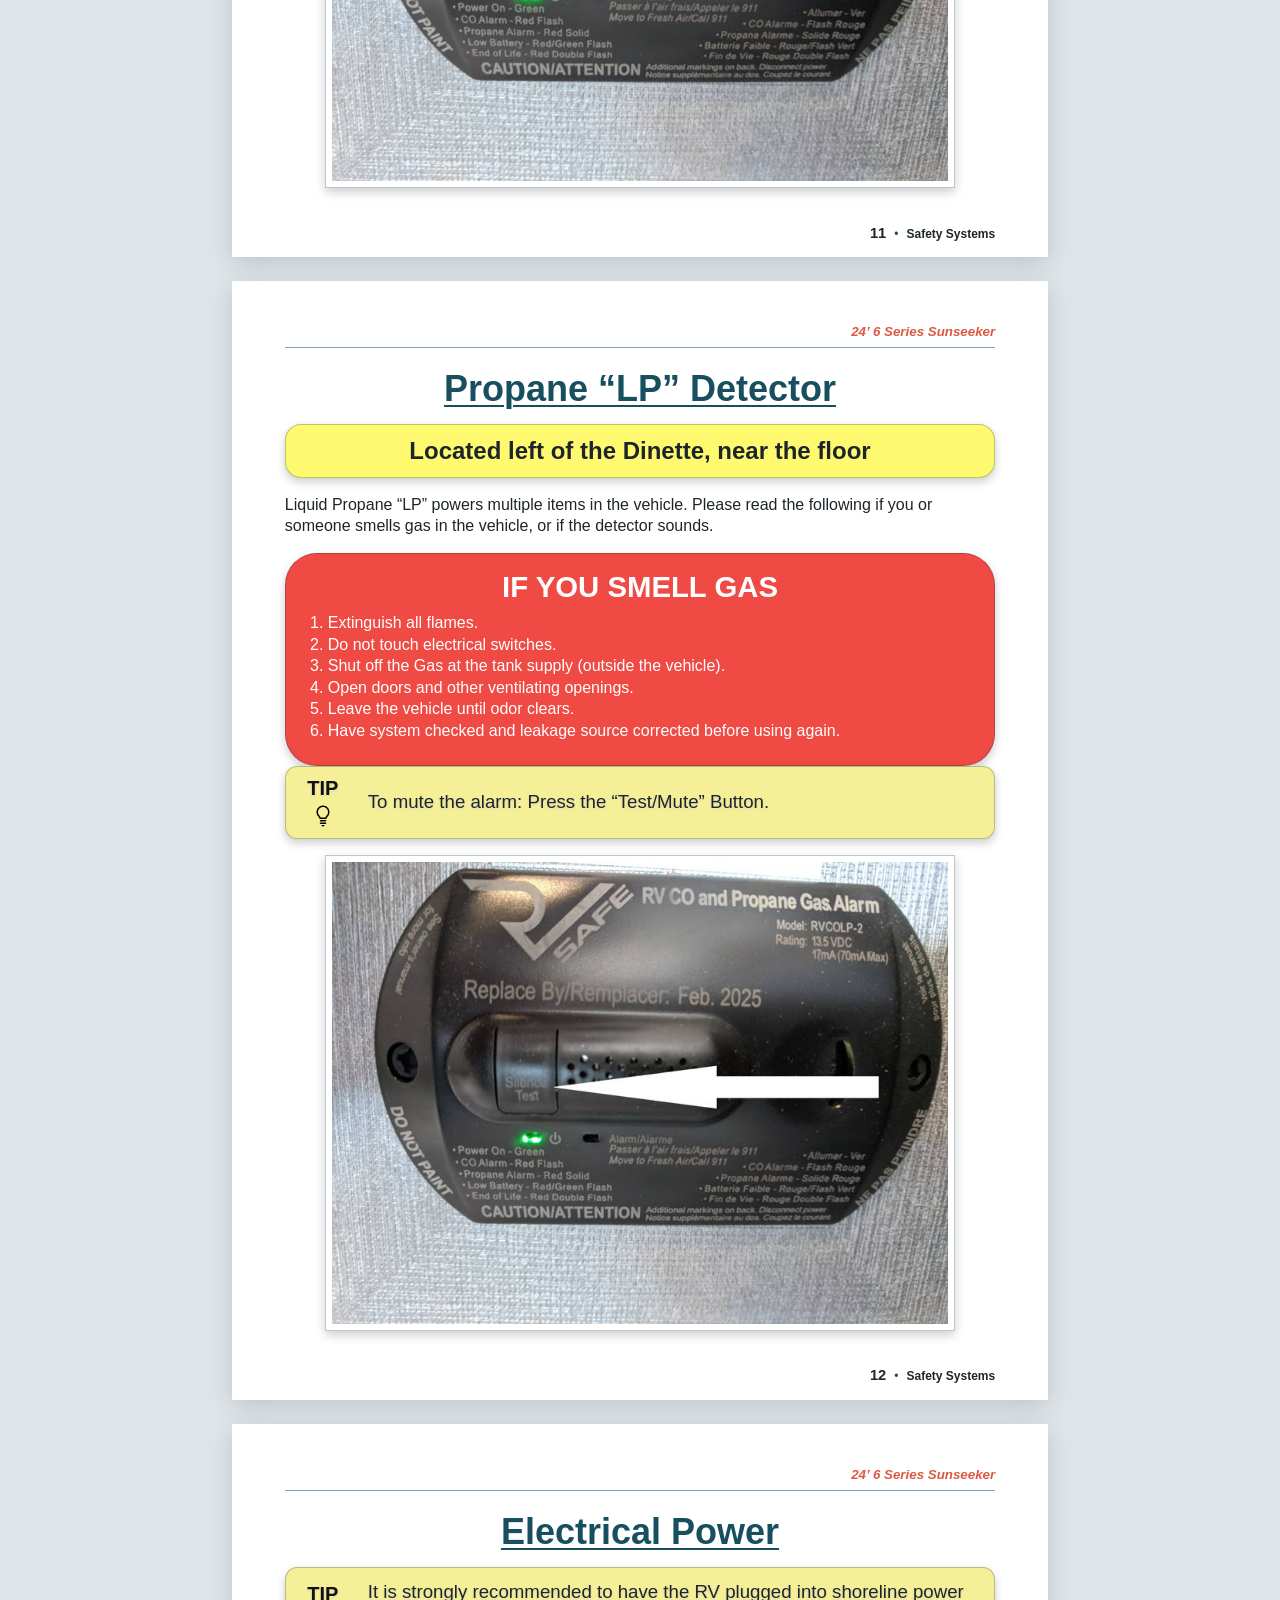
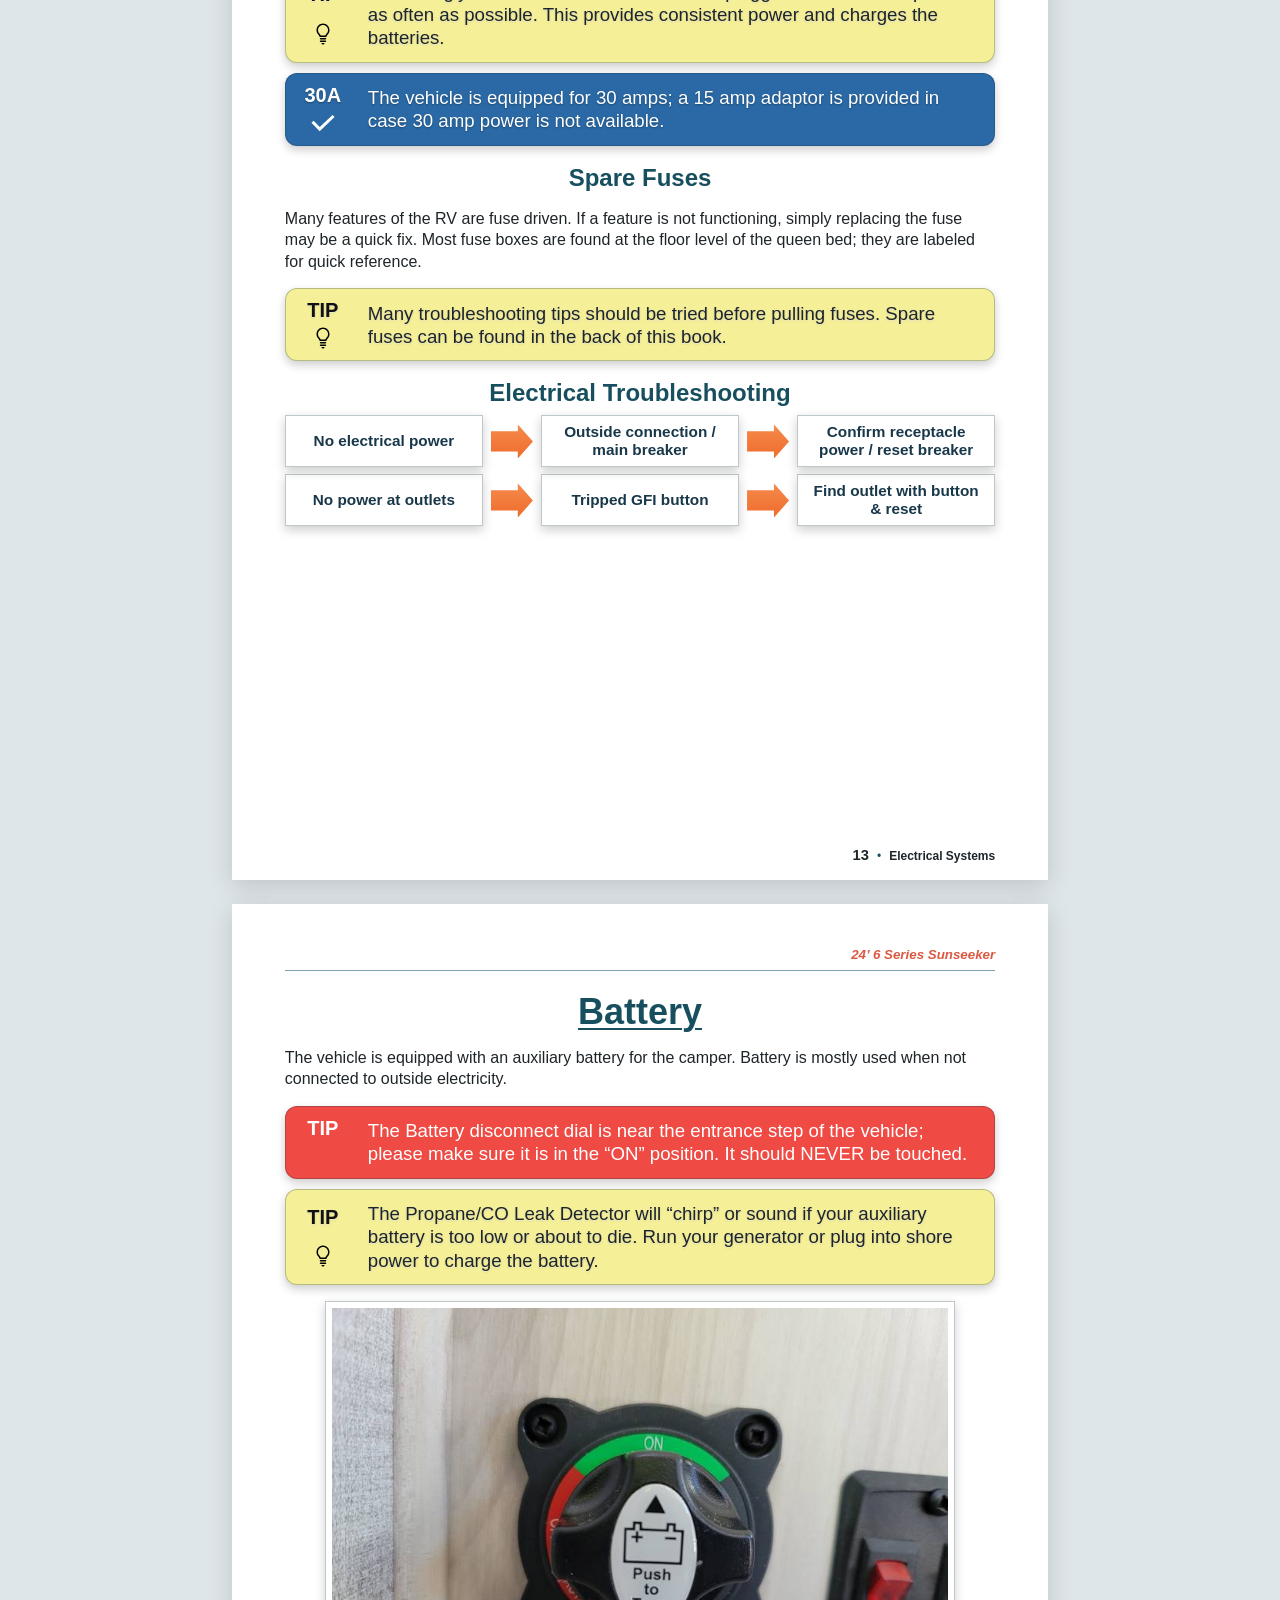
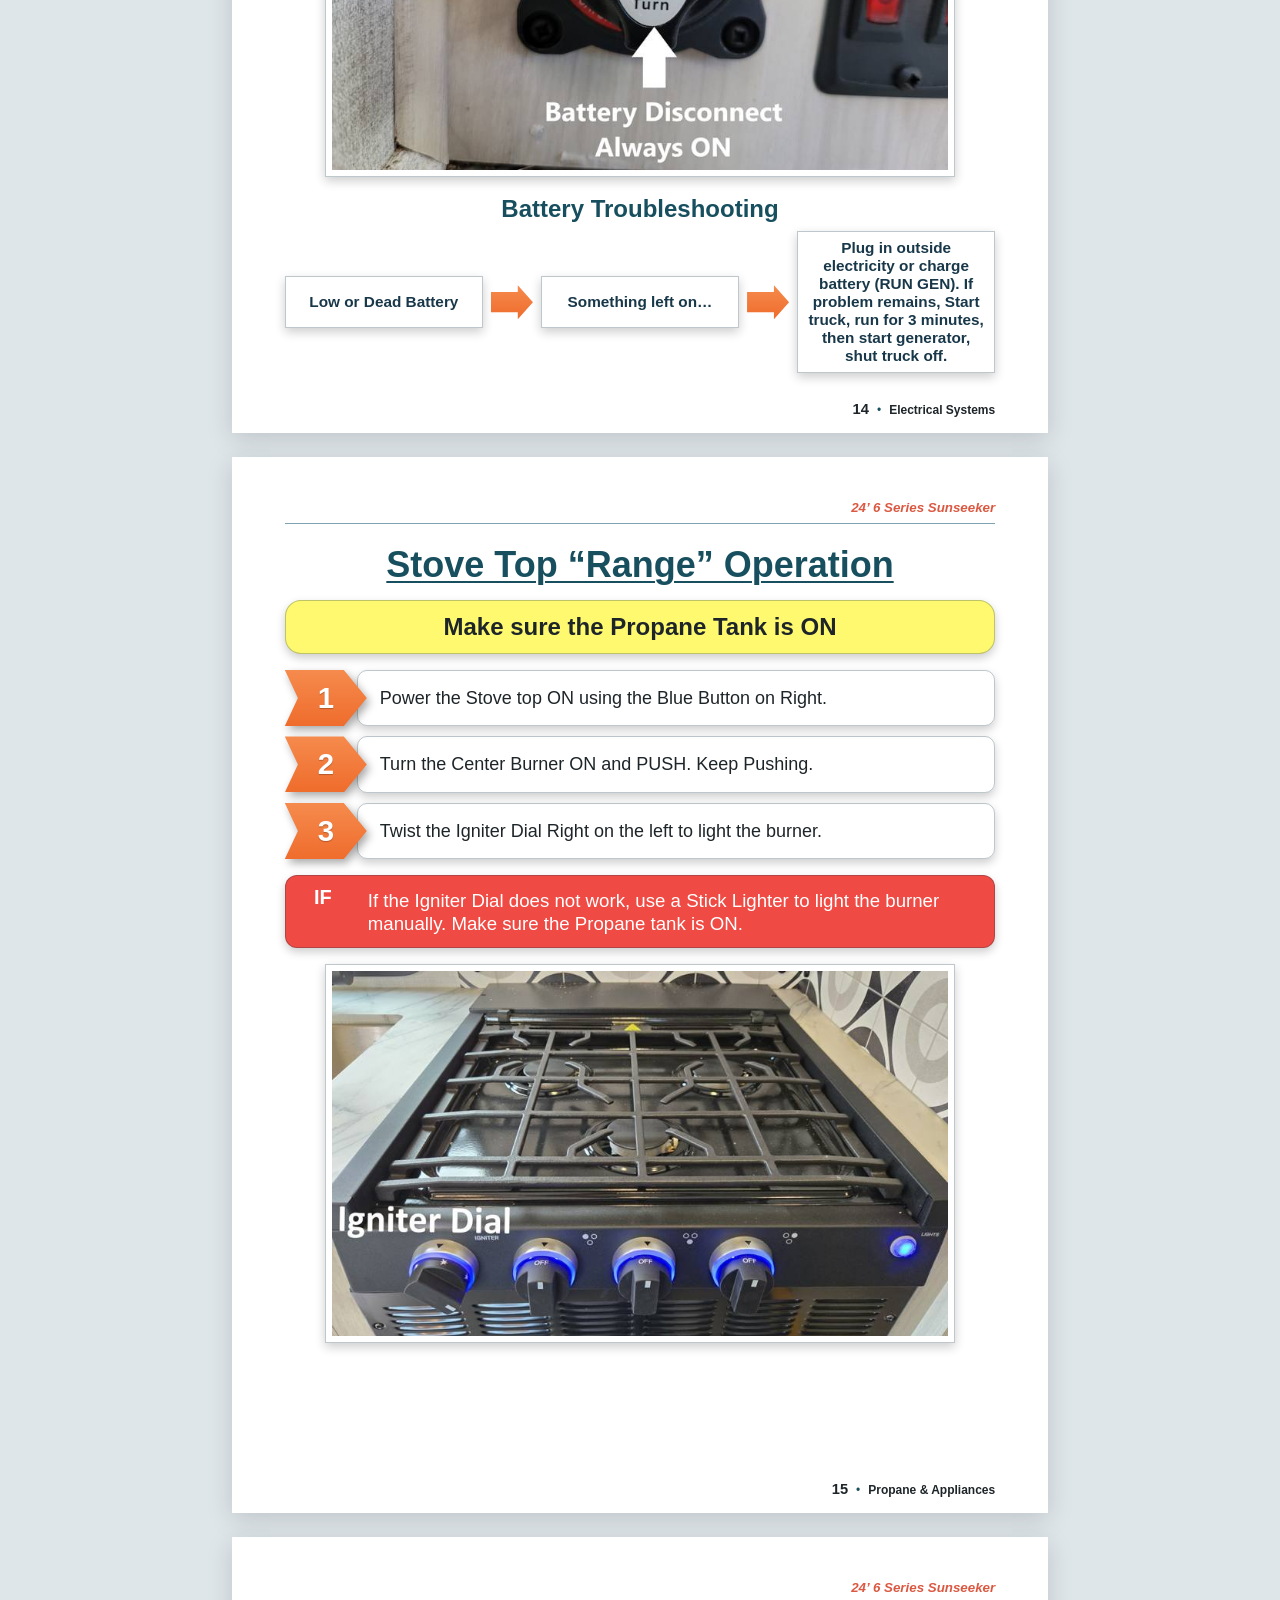
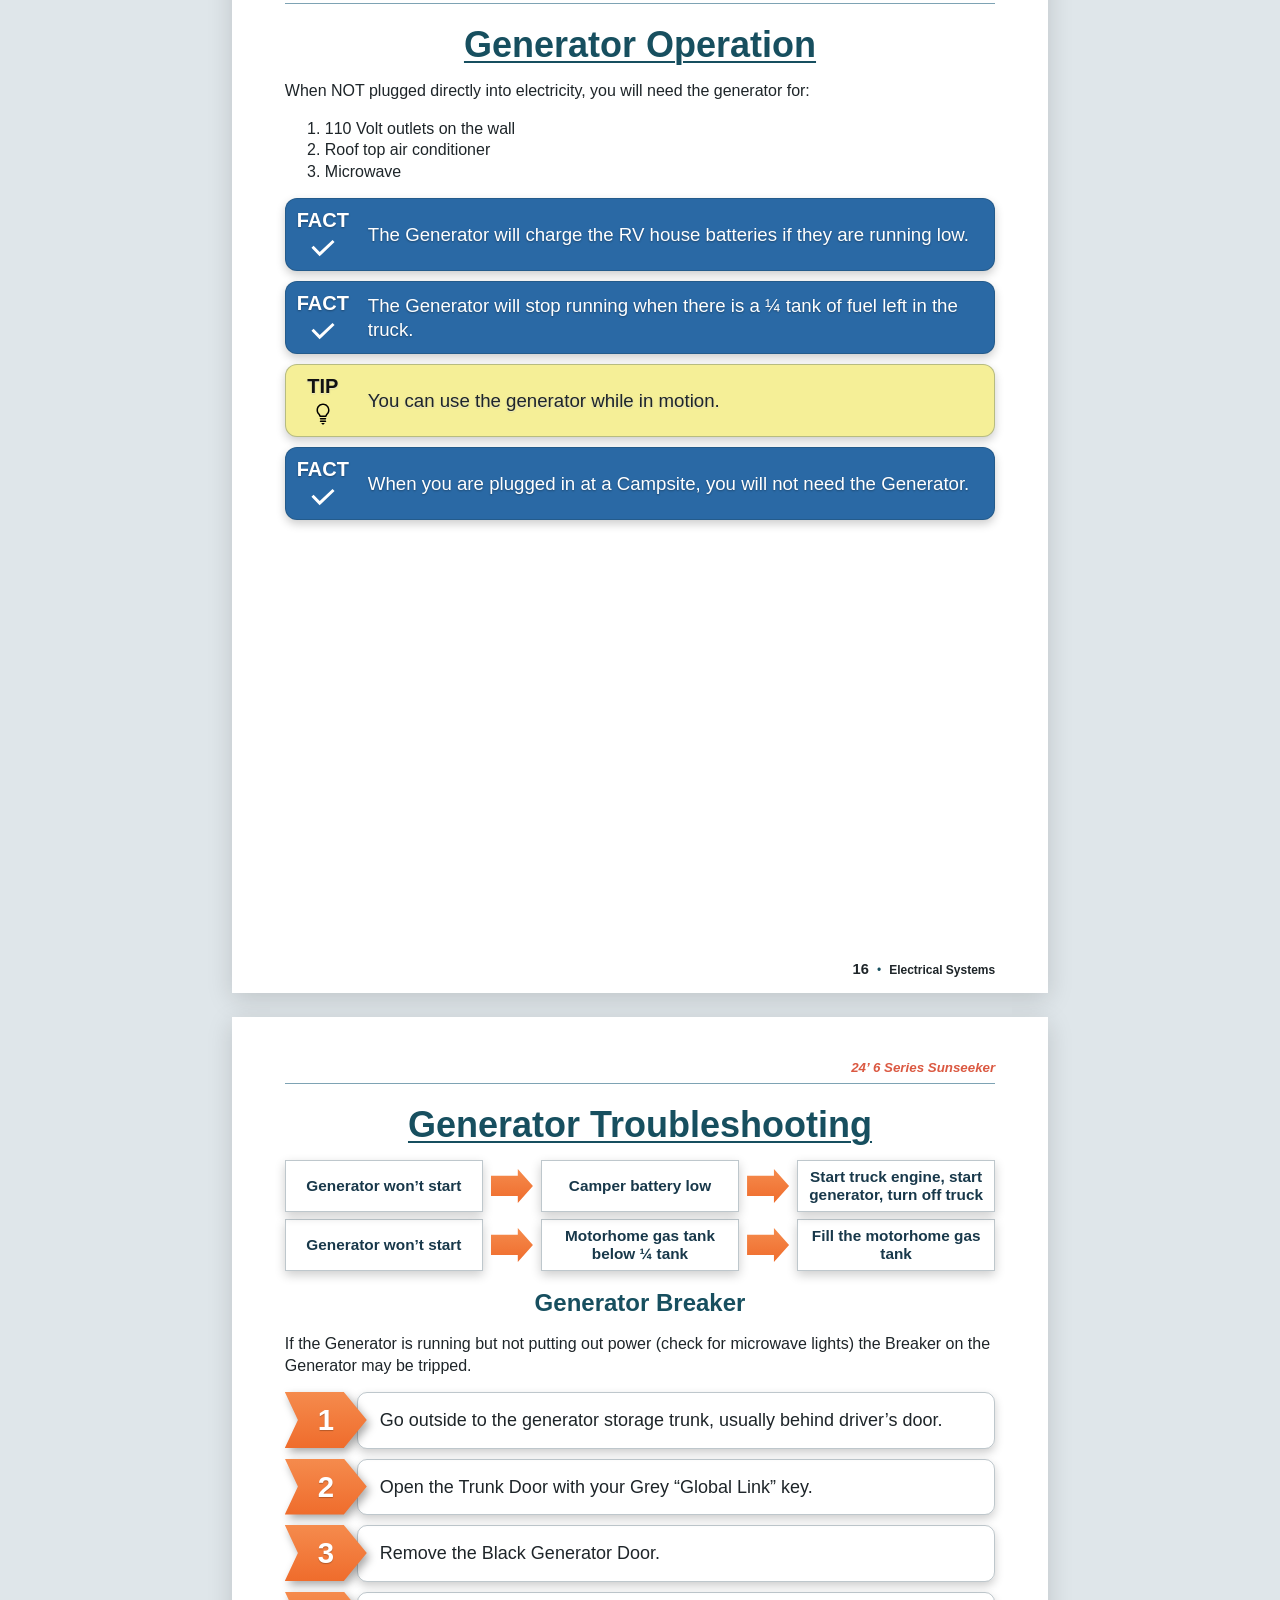
==== commit 7e10b366: "Rebuild standardized arrow components" ====
--- a/index.html
+++ b/index.html
@@ -70,15 +70,15 @@
   <div class="return-instructions">
     <div class="procedure">
       <div class="step">
-        <div class="step-number">1</div>
+        <div class="step-arrow-shadow"><div class="step-number">1</div></div>
         <div class="step-body">Lock the <strong>driver and passenger doors.</strong></div>
       </div>
       <div class="step">
-        <div class="step-number">2</div>
+        <div class="step-arrow-shadow"><div class="step-number">2</div></div>
         <div class="step-body">Exit by the <strong>entrance door</strong> of the camper.</div>
       </div>
       <div class="step">
-        <div class="step-number">3</div>
+        <div class="step-arrow-shadow"><div class="step-number">3</div></div>
         <div class="step-body">Leave the <strong>Motorhome keys</strong> on the <strong>black rubber step</strong> of the RV.</div>
       </div>
     </div>
@@ -113,15 +113,15 @@
   <h1 class="section-title">General Directions</h1>
   <div class="procedure">
     <div class="step">
-      <div class="step-number">1</div>
+      <div class="step-arrow-shadow"><div class="step-number">1</div></div>
       <div class="step-body">If heading North to NY State or West to PA, make a right out of our driveway.</div>
     </div>
     <div class="step">
-      <div class="step-number">2</div>
+      <div class="step-arrow-shadow"><div class="step-number">2</div></div>
       <div class="step-body">If heading South through NJ, make a left out of our driveway.</div>
     </div>
     <div class="step">
-      <div class="step-number">3</div>
+      <div class="step-arrow-shadow"><div class="step-number">3</div></div>
       <div class="step-body">When returning from via Route 84, use Exit 4.</div>
     </div>
   </div>
@@ -198,7 +198,7 @@
 
   <div class="ac-setup">
     <div class="ac-setup-row">
-      <div class="step-arrow-shadow"><div class="step-number">1</div></div>
+      <div class="step-arrow-shadow"><div class="step-arrow-shadow"><div class="step-number">1</div></div></div>
       <div class="step-body"><div class="step-text">Plug in to <strong>shore power.</strong><br><em>OR</em> run <strong>generator.</strong></div></div>
       <div class="callout tip ac-side-tip">
         <div class="callout-label">TIP</div>
@@ -207,7 +207,7 @@
     </div>
 
     <div class="ac-setup-row">
-      <div class="step-arrow-shadow"><div class="step-number">2</div></div>
+      <div class="step-arrow-shadow"><div class="step-arrow-shadow"><div class="step-number">2</div></div></div>
       <div class="step-body"><div class="step-text">Go inside the RV and turn set thermostat to <strong>Cool.</strong><br>Set desired temperature.</div></div>
       <div class="callout tip ac-side-tip">
         <div class="callout-label">TIP</div>
@@ -290,11 +290,11 @@
   <h1 class="section-title">Hot Water Heater</h1>
   <div class="procedure">
     <div class="step">
-      <div class="step-number">1</div>
+      <div class="step-arrow-shadow"><div class="step-number">1</div></div>
       <div class="step-body">Turn propane tank on outside.</div>
     </div>
     <div class="step">
-      <div class="step-number">2</div>
+      <div class="step-arrow-shadow"><div class="step-number">2</div></div>
       <div class="step-body">Go to the Control panel &amp; flip “GAS” Hot water heater switch to “ON” position.</div>
     </div>
   </div>
@@ -458,15 +458,15 @@
   <div class="highlight">Make sure the Propane Tank is ON</div>
   <div class="procedure">
     <div class="step">
-      <div class="step-number">1</div>
+      <div class="step-arrow-shadow"><div class="step-number">1</div></div>
       <div class="step-body">Power the Stove top ON using the Blue Button on Right.</div>
     </div>
     <div class="step">
-      <div class="step-number">2</div>
+      <div class="step-arrow-shadow"><div class="step-number">2</div></div>
       <div class="step-body">Turn the Center Burner ON and PUSH. Keep Pushing.</div>
     </div>
     <div class="step">
-      <div class="step-number">3</div>
+      <div class="step-arrow-shadow"><div class="step-number">3</div></div>
       <div class="step-body">Twist the Igniter Dial Right on the left to light the burner.</div>
     </div>
   </div>
@@ -533,27 +533,27 @@
   <p>If the Generator is running but not putting out power (check for microwave lights) the Breaker on the Generator may be tripped.</p>
   <div class="procedure">
     <div class="step">
-      <div class="step-number">1</div>
+      <div class="step-arrow-shadow"><div class="step-number">1</div></div>
       <div class="step-body">Go outside to the generator storage trunk, usually behind driver’s door.</div>
     </div>
     <div class="step">
-      <div class="step-number">2</div>
+      <div class="step-arrow-shadow"><div class="step-number">2</div></div>
       <div class="step-body">Open the Trunk Door with your Grey “Global Link” key.</div>
     </div>
     <div class="step">
-      <div class="step-number">3</div>
+      <div class="step-arrow-shadow"><div class="step-number">3</div></div>
       <div class="step-body">Remove the Black Generator Door.</div>
     </div>
     <div class="step">
-      <div class="step-number">4</div>
+      <div class="step-arrow-shadow"><div class="step-number">4</div></div>
       <div class="step-body">Find the breaker, located to the RIGHT side.</div>
     </div>
     <div class="step">
-      <div class="step-number">5</div>
+      <div class="step-arrow-shadow"><div class="step-number">5</div></div>
       <div class="step-body">Push “ON” so the breaker button sits flush.</div>
     </div>
     <div class="step">
-      <div class="step-number">6</div>
+      <div class="step-arrow-shadow"><div class="step-number">6</div></div>
       <div class="step-body">YOU MUST properly secure the Black Door back onto the Generator.</div>
     </div>
   </div>
@@ -687,15 +687,15 @@
   <h2>Connecting your Device</h2>
   <div class="procedure">
     <div class="step">
-      <div class="step-number">1</div>
+      <div class="step-arrow-shadow"><div class="step-number">1</div></div>
       <div class="step-body">Connect your device, such as a laptop, to the left side of TV with an HDMI cable.</div>
     </div>
     <div class="step">
-      <div class="step-number">2</div>
+      <div class="step-arrow-shadow"><div class="step-number">2</div></div>
       <div class="step-body">Push the top right button on the remote.</div>
     </div>
     <div class="step">
-      <div class="step-number">3</div>
+      <div class="step-arrow-shadow"><div class="step-number">3</div></div>
       <div class="step-body">HDMI 3 will be available as an option. Click This!</div>
     </div>
   </div>
--- a/css/components.css
+++ b/css/components.css
@@ -876,3 +876,87 @@
   content: none;
   display: none;
 }
+
+
+/* Extend shadowed A/C arrows into instruction boxes */
+.ac-setup-row .step-arrow-shadow {
+  width: 66px;
+  height: 54px;
+  margin-right: 0;
+  overflow: visible;
+}
+
+.ac-setup-row .step-arrow-shadow .step-number {
+  position: relative;
+  z-index: 3;
+  width: 78px;
+  height: 54px;
+  min-height: 54px;
+}
+
+.ac-setup-row > .step-body {
+  position: relative;
+  z-index: 1;
+  padding-left: 24px;
+}
+
+
+/* Standard procedure arrow component */
+.step,
+.icon-step,
+.ac-setup-row {
+  overflow: visible;
+}
+
+.step-arrow-shadow {
+  position: relative;
+  z-index: 2;
+  width: 72px;
+  height: 56px;
+  overflow: visible;
+  filter: drop-shadow(3px 4px 4px rgb(0 0 0 / 34%));
+}
+
+.step-arrow-shadow .step-number {
+  width: 82px;
+  height: 56px;
+  min-height: 56px;
+  margin: 0;
+  display: grid;
+  place-items: center;
+  background: linear-gradient(#f58b4d, #ef6c2c);
+  clip-path: polygon(0 0, 72% 0, 100% 50%, 72% 100%, 0 100%, 16% 50%);
+  filter: none;
+  box-shadow: none;
+}
+
+.step-arrow-shadow .step-number::before,
+.step-arrow-shadow .step-number::after {
+  content: none;
+  display: none;
+}
+
+.step > .step-body {
+  position: relative;
+  z-index: 1;
+  padding-left: 22px;
+}
+
+/* Preserve the compact A/C dimensions */
+.ac-setup-row .step-arrow-shadow {
+  width: 66px;
+  height: 54px;
+}
+
+.ac-setup-row .step-arrow-shadow .step-number {
+  width: 78px;
+  height: 54px;
+  min-height: 54px;
+}
+
+/* Polygon-aware troubleshooting connector shadows */
+.troubleshooting .arrow {
+  position: relative;
+  z-index: 1;
+  filter: drop-shadow(3px 4px 3px rgb(0 0 0 / 28%));
+}
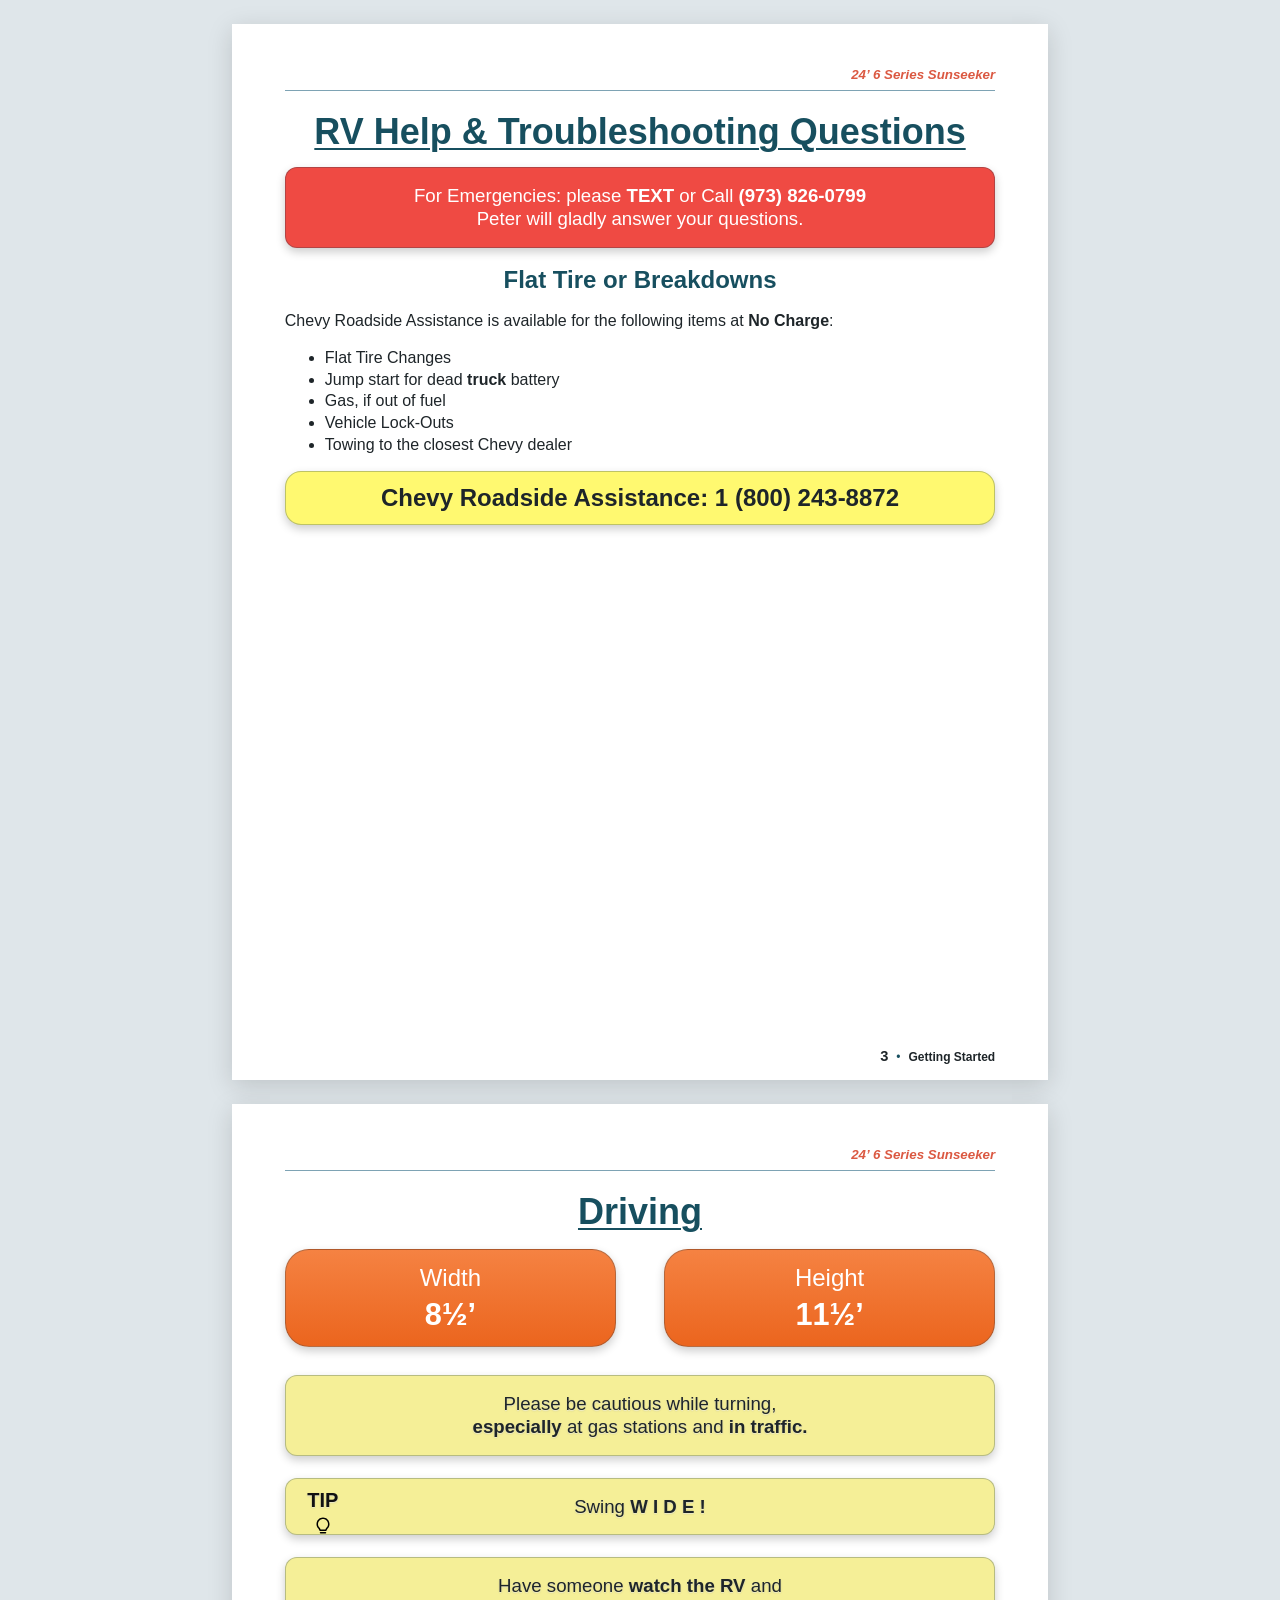
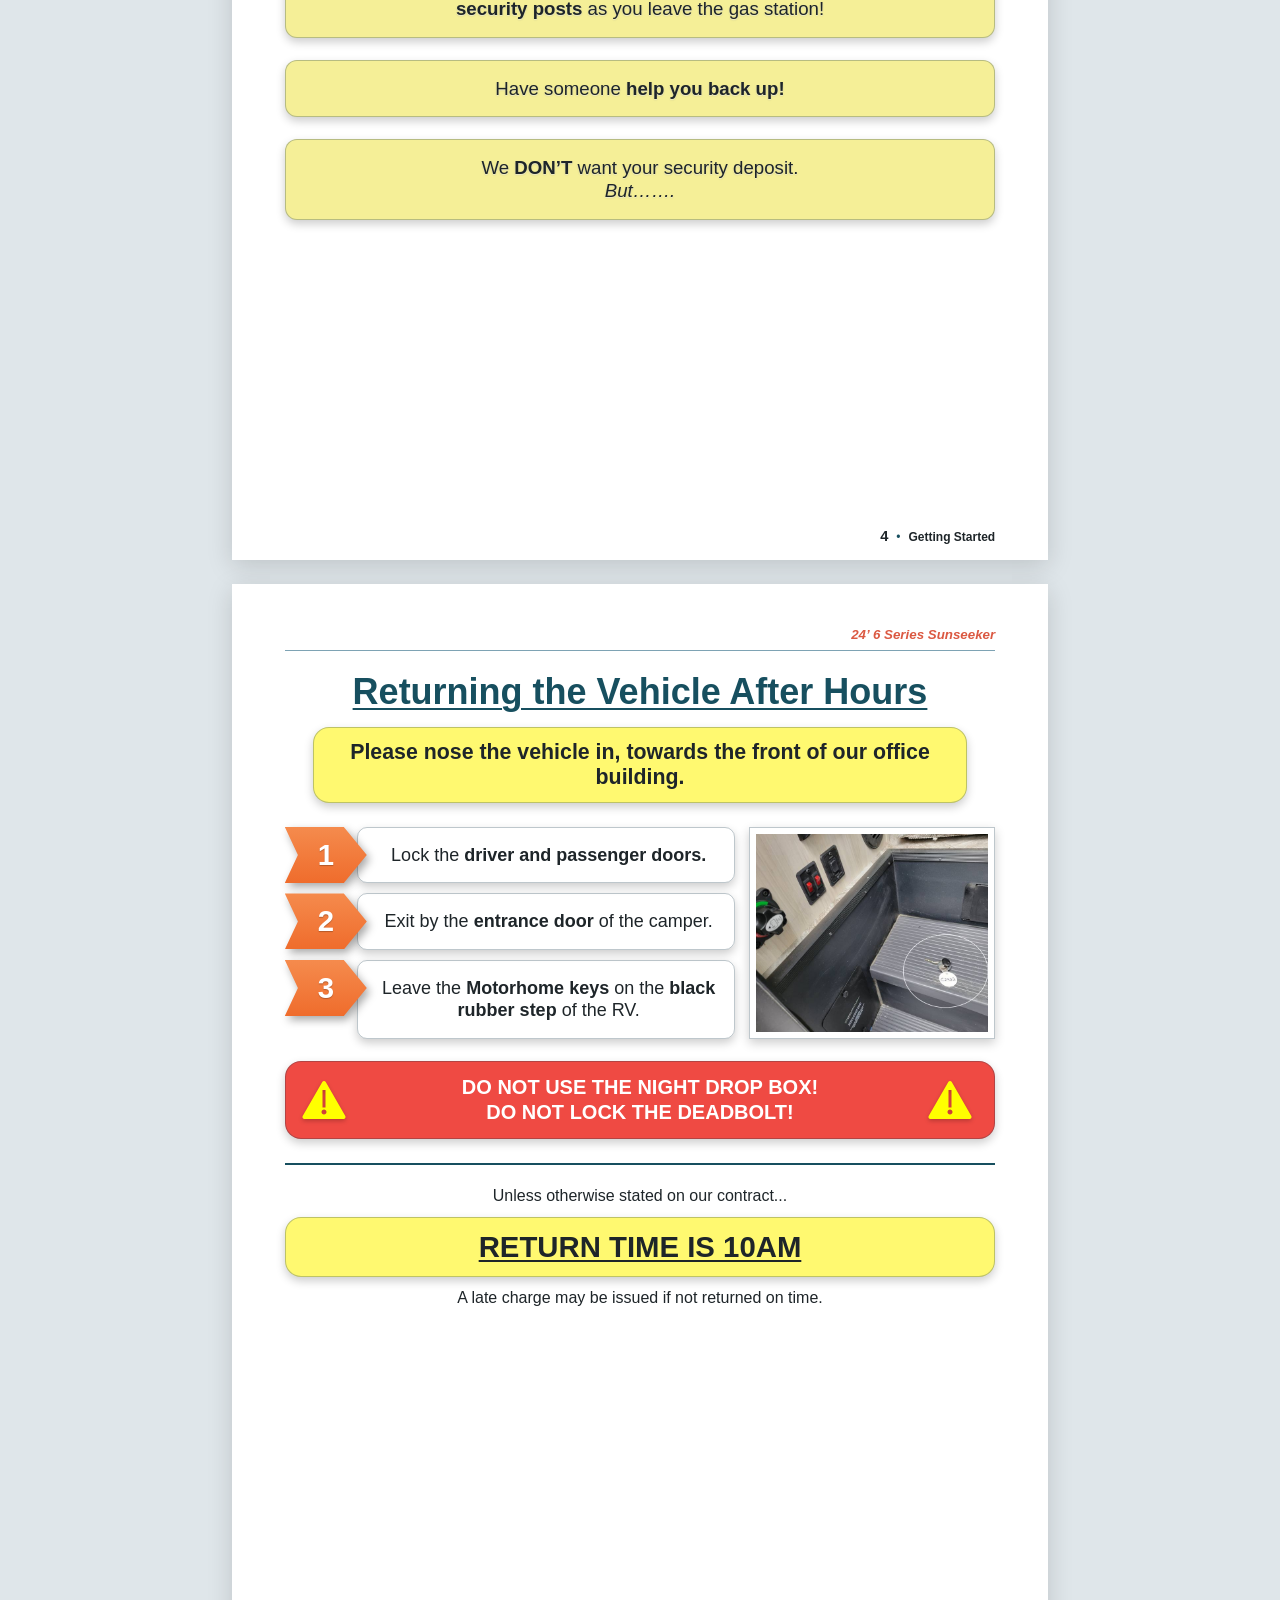
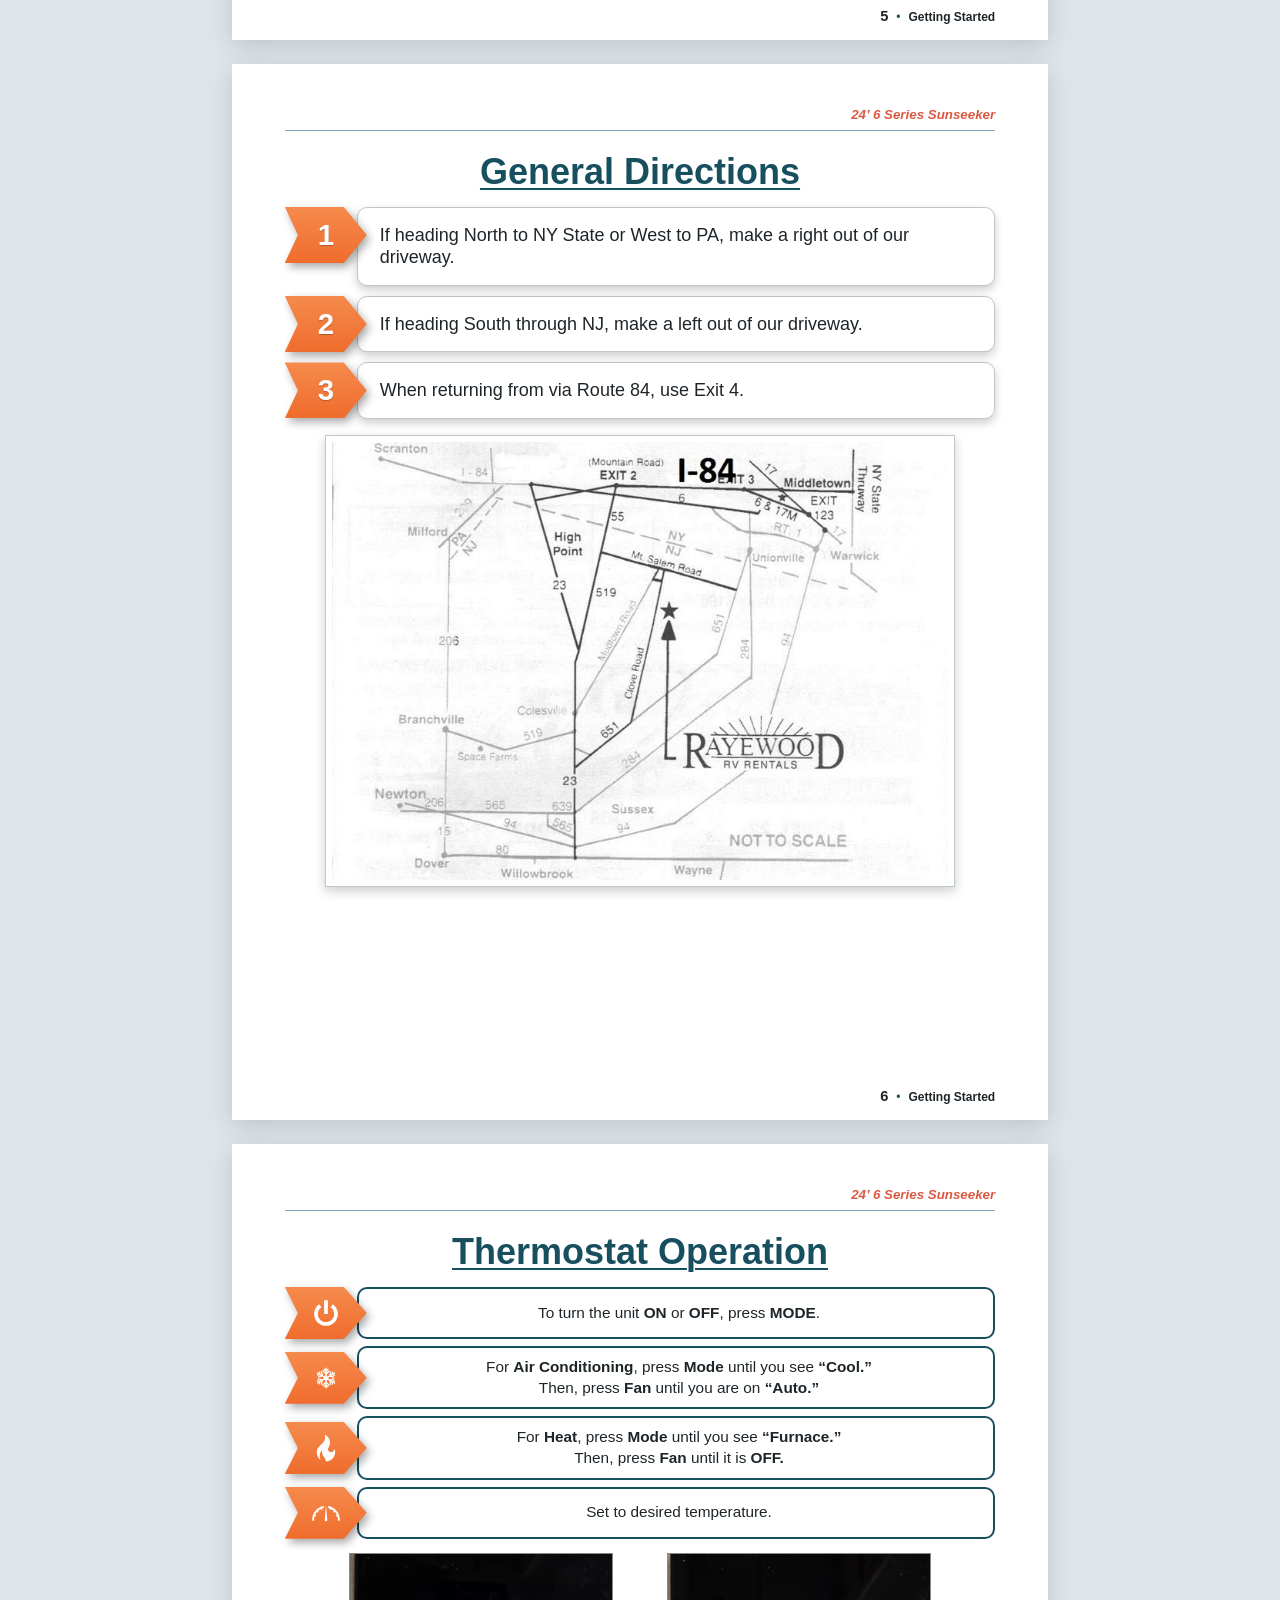
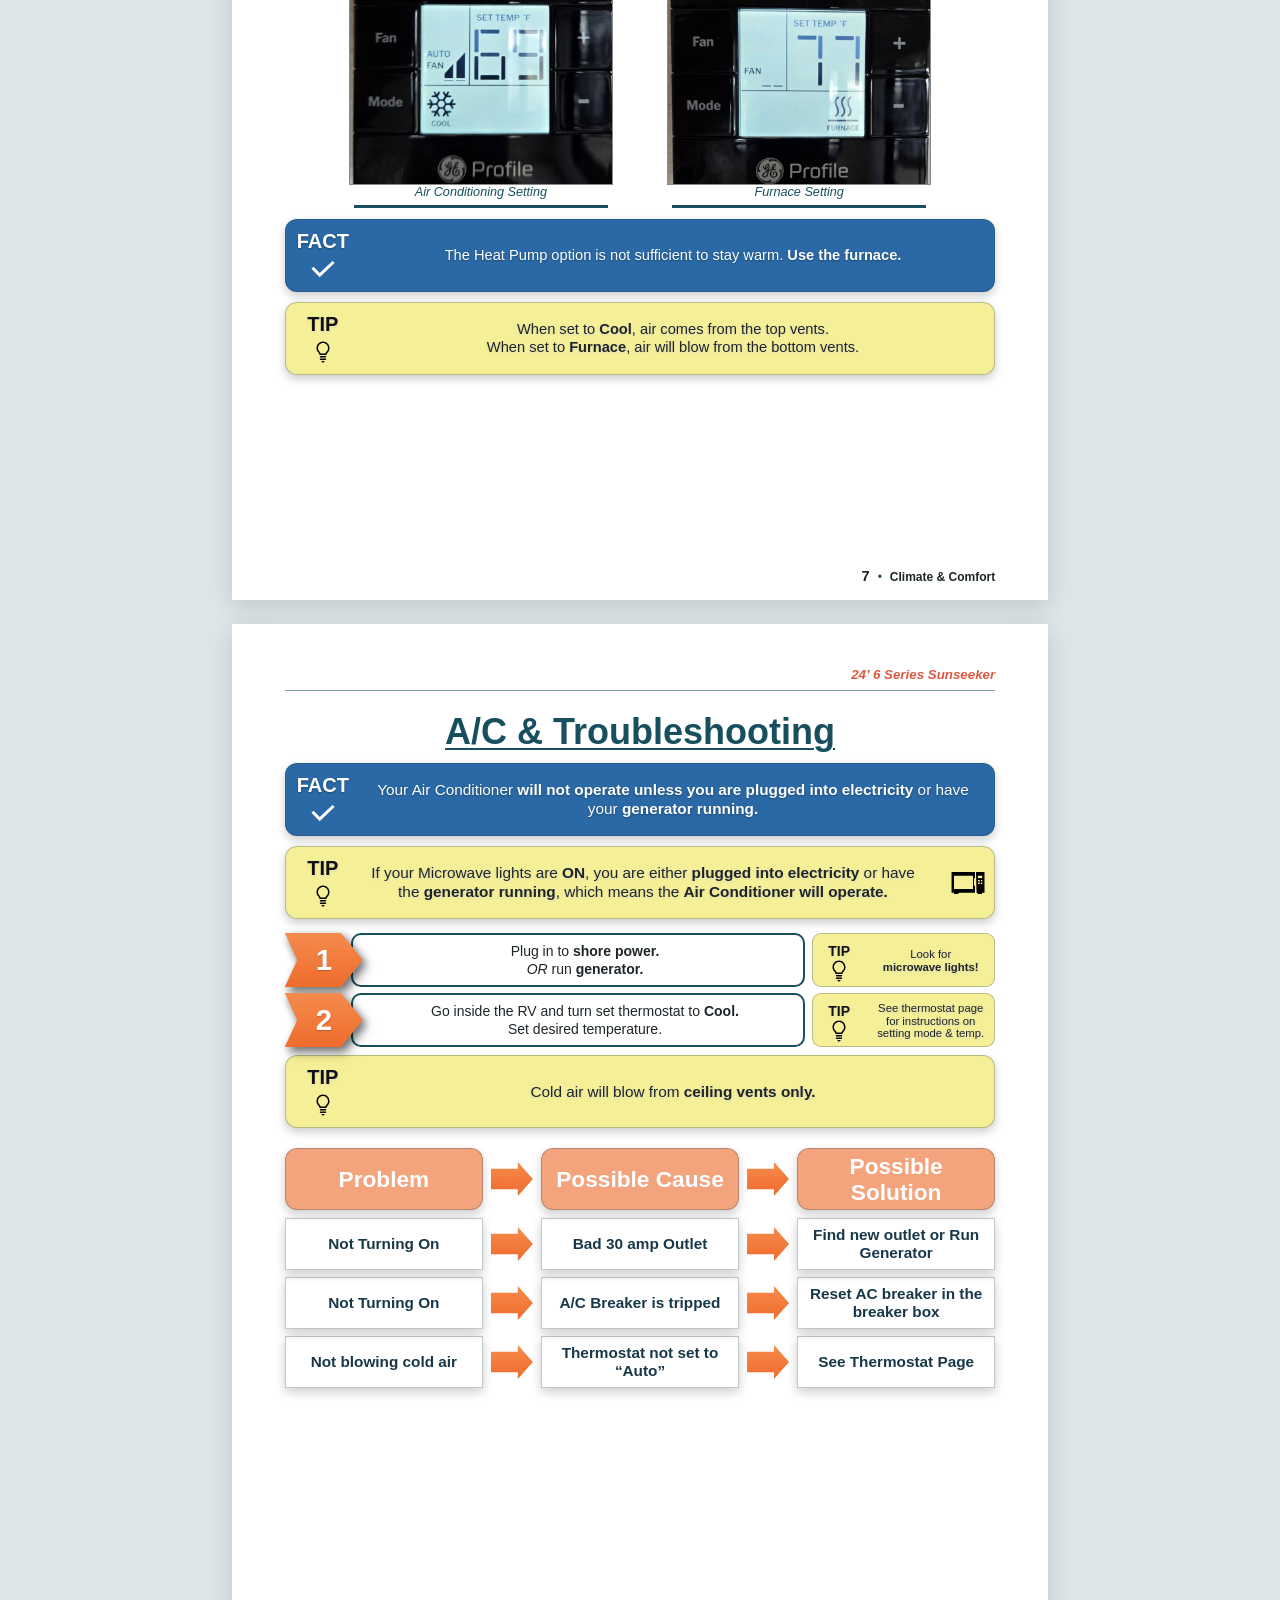
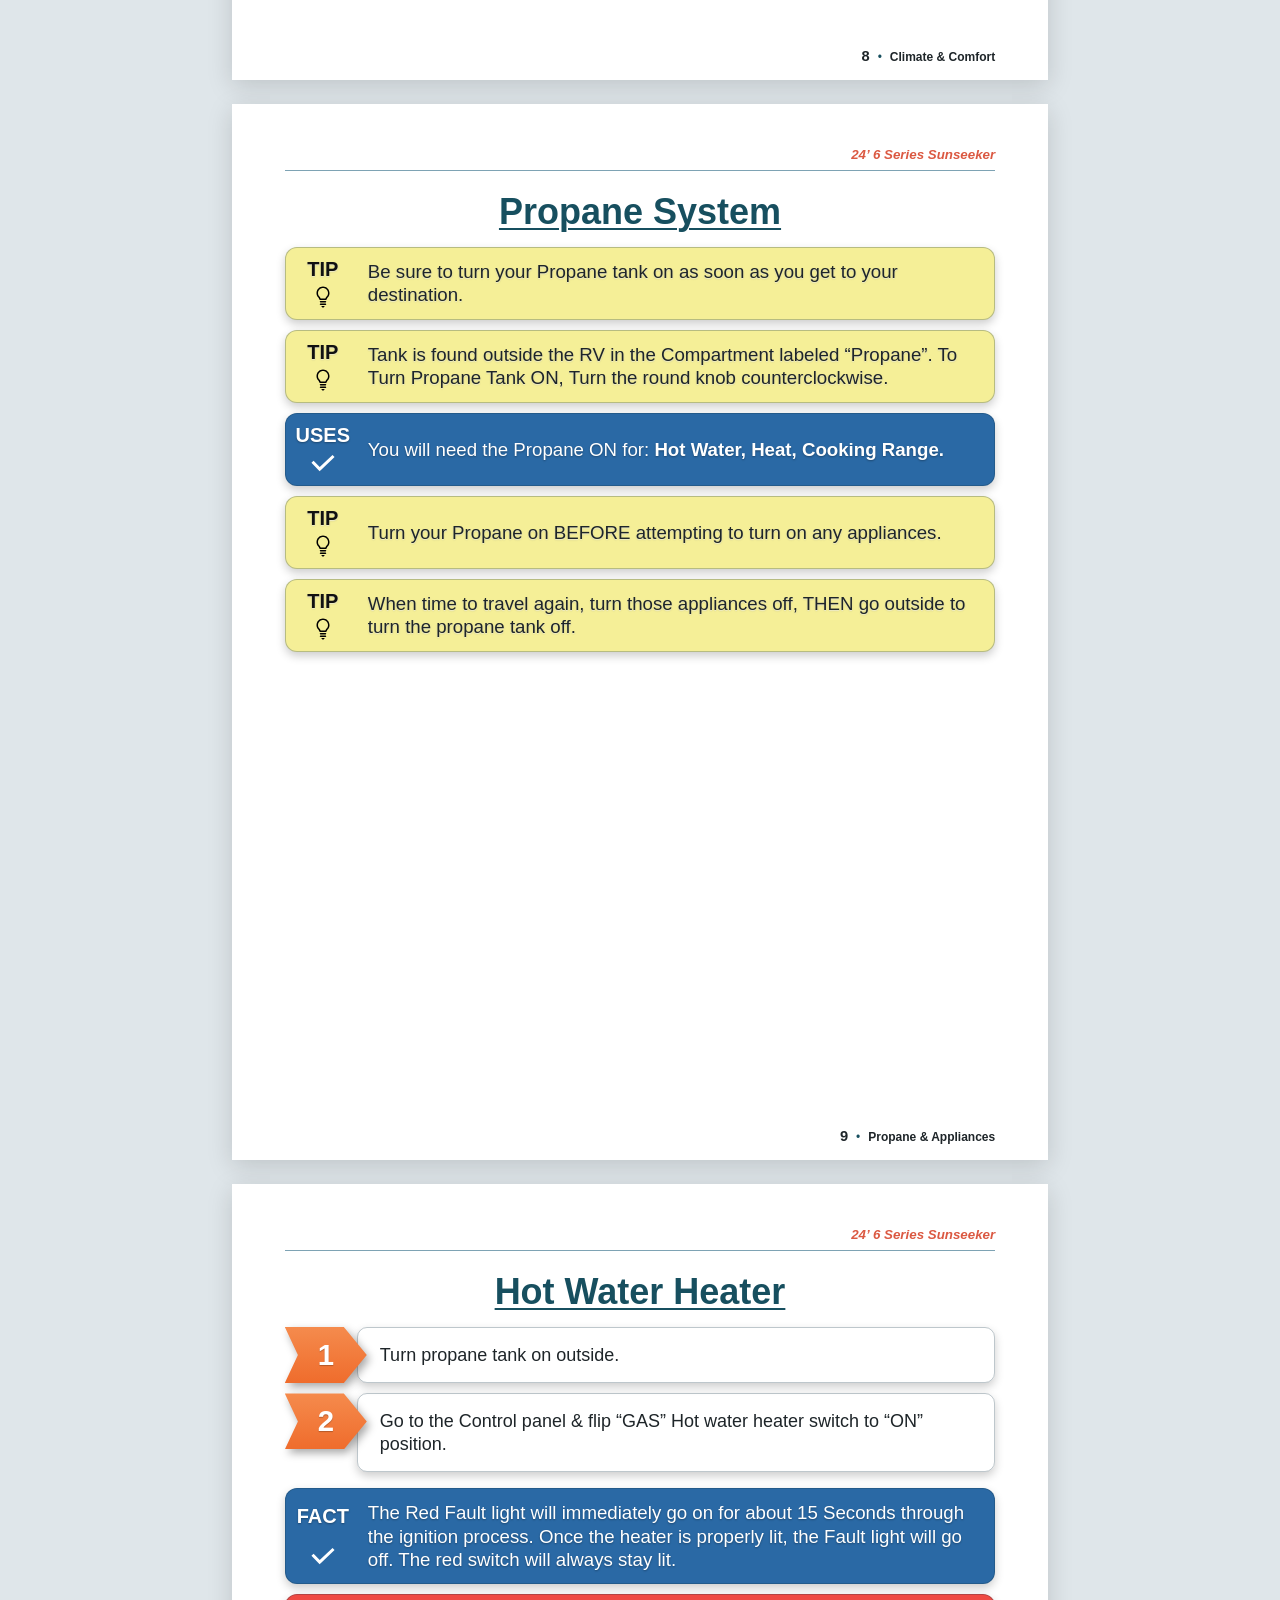
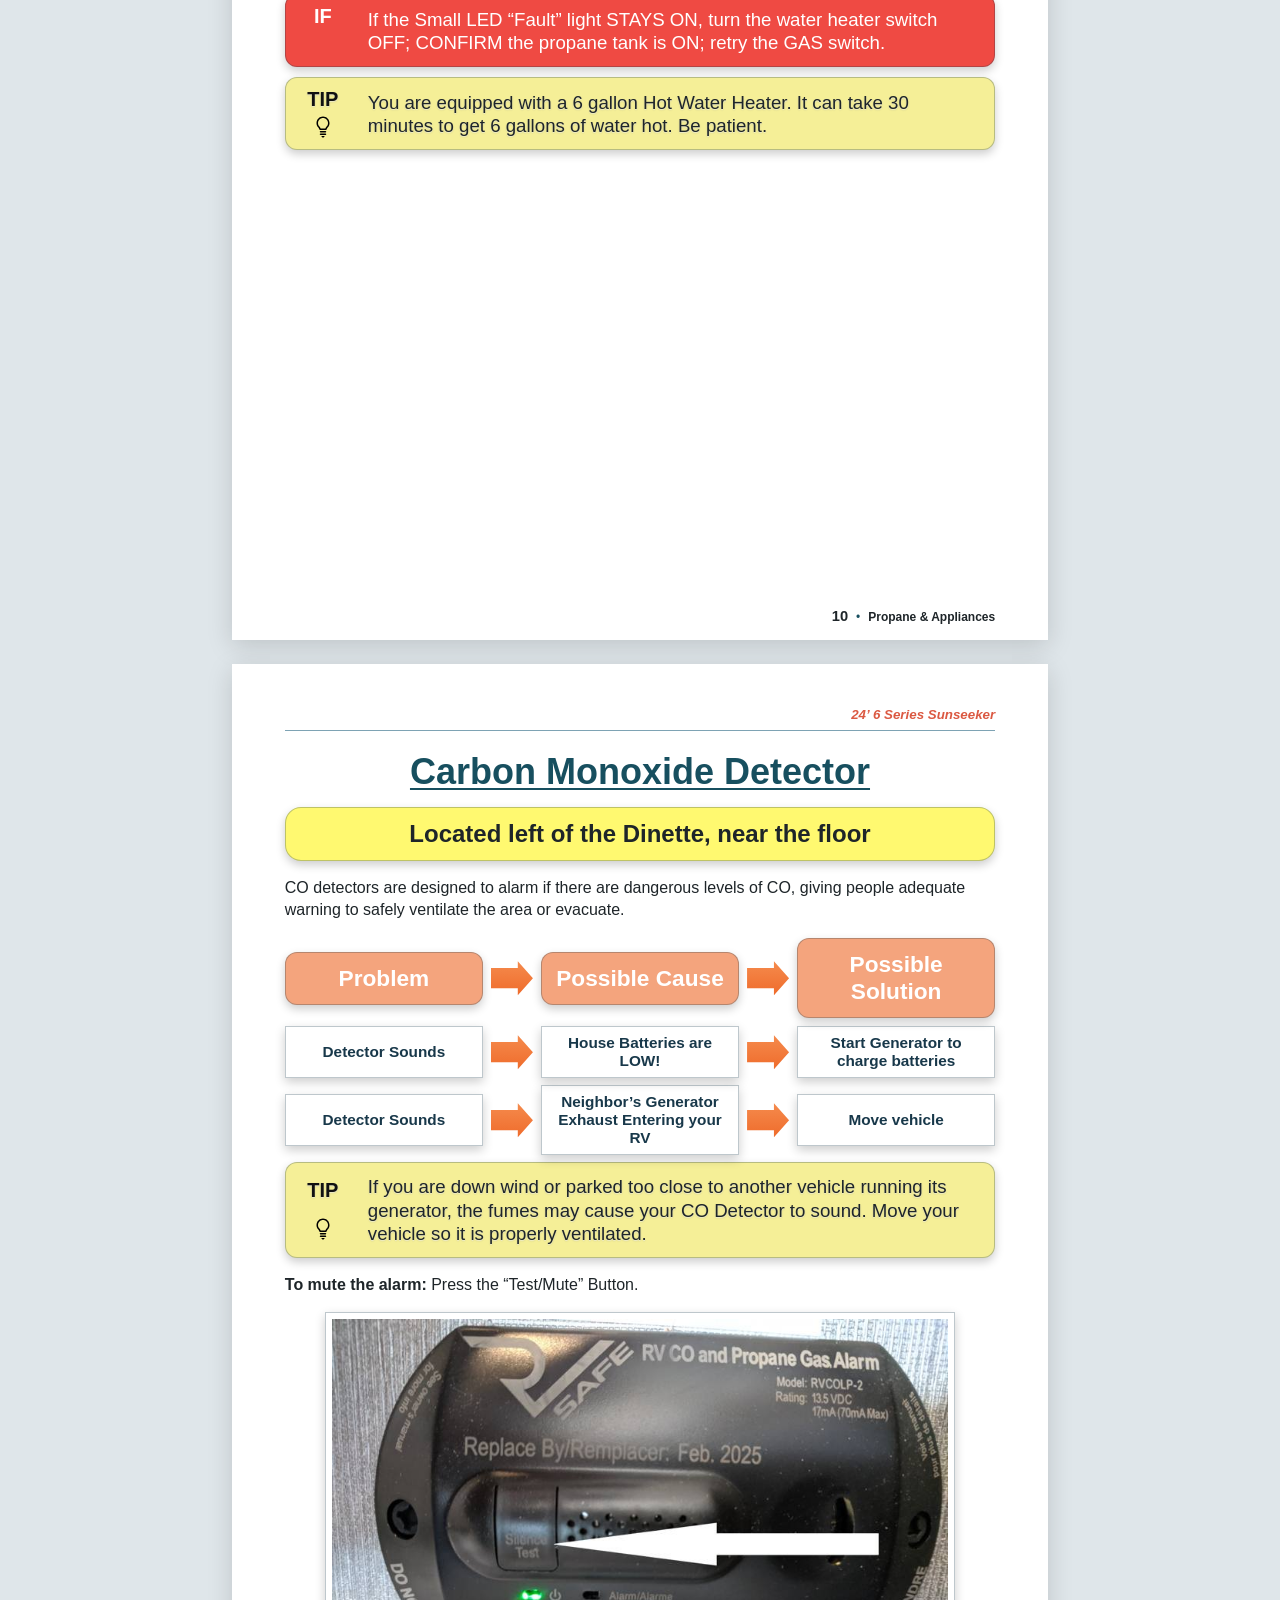
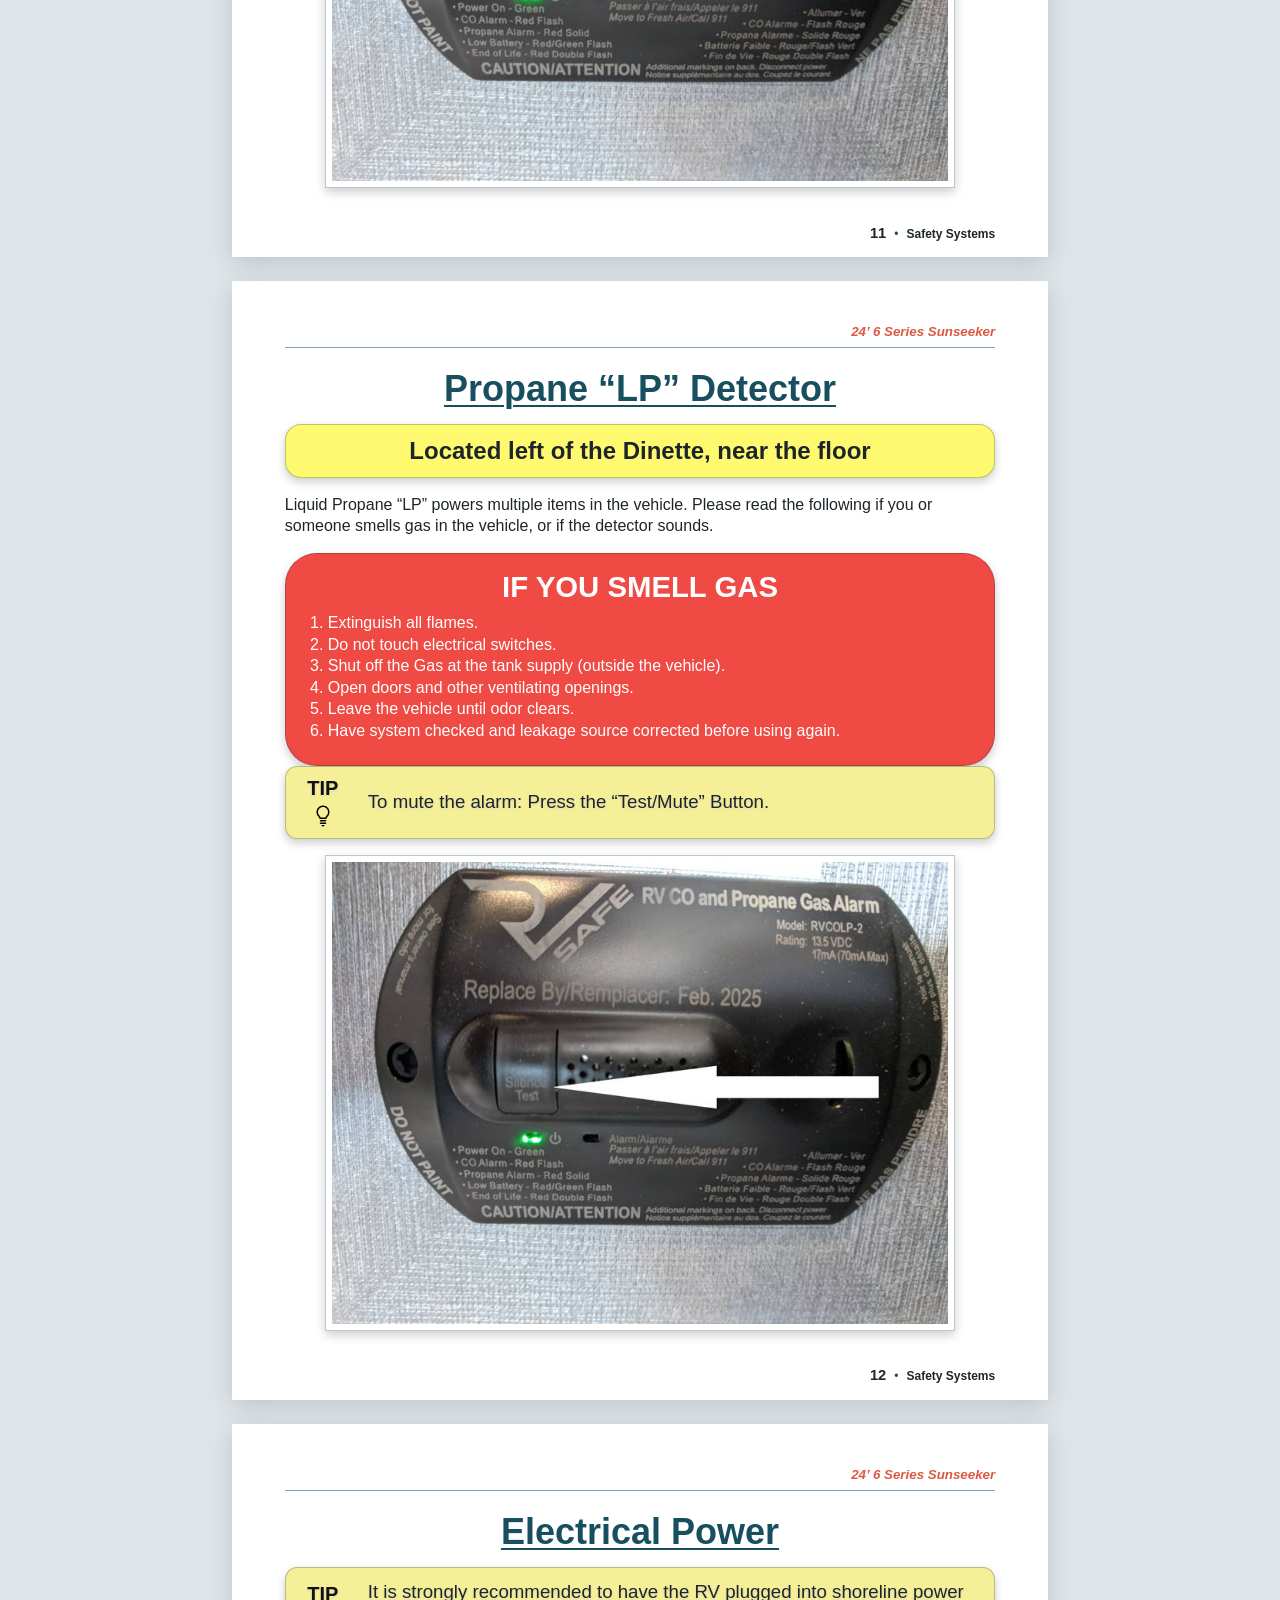
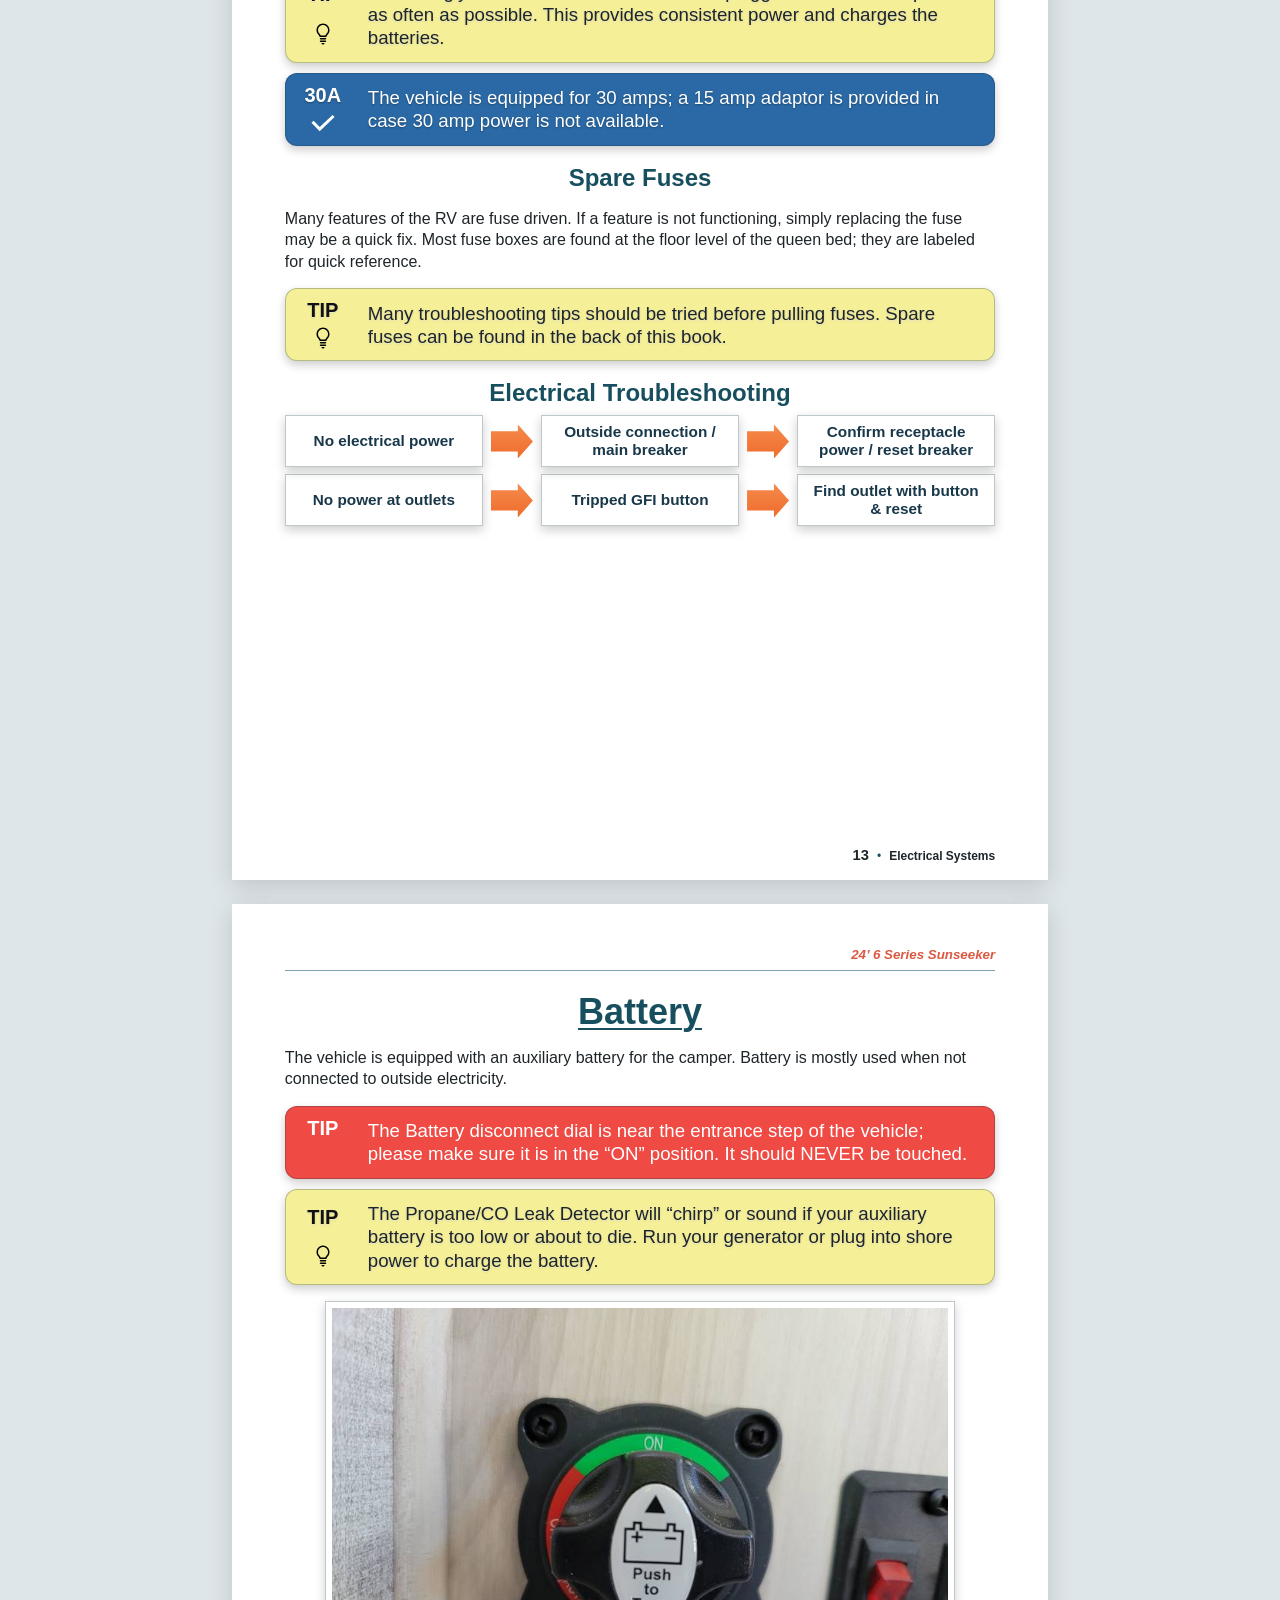
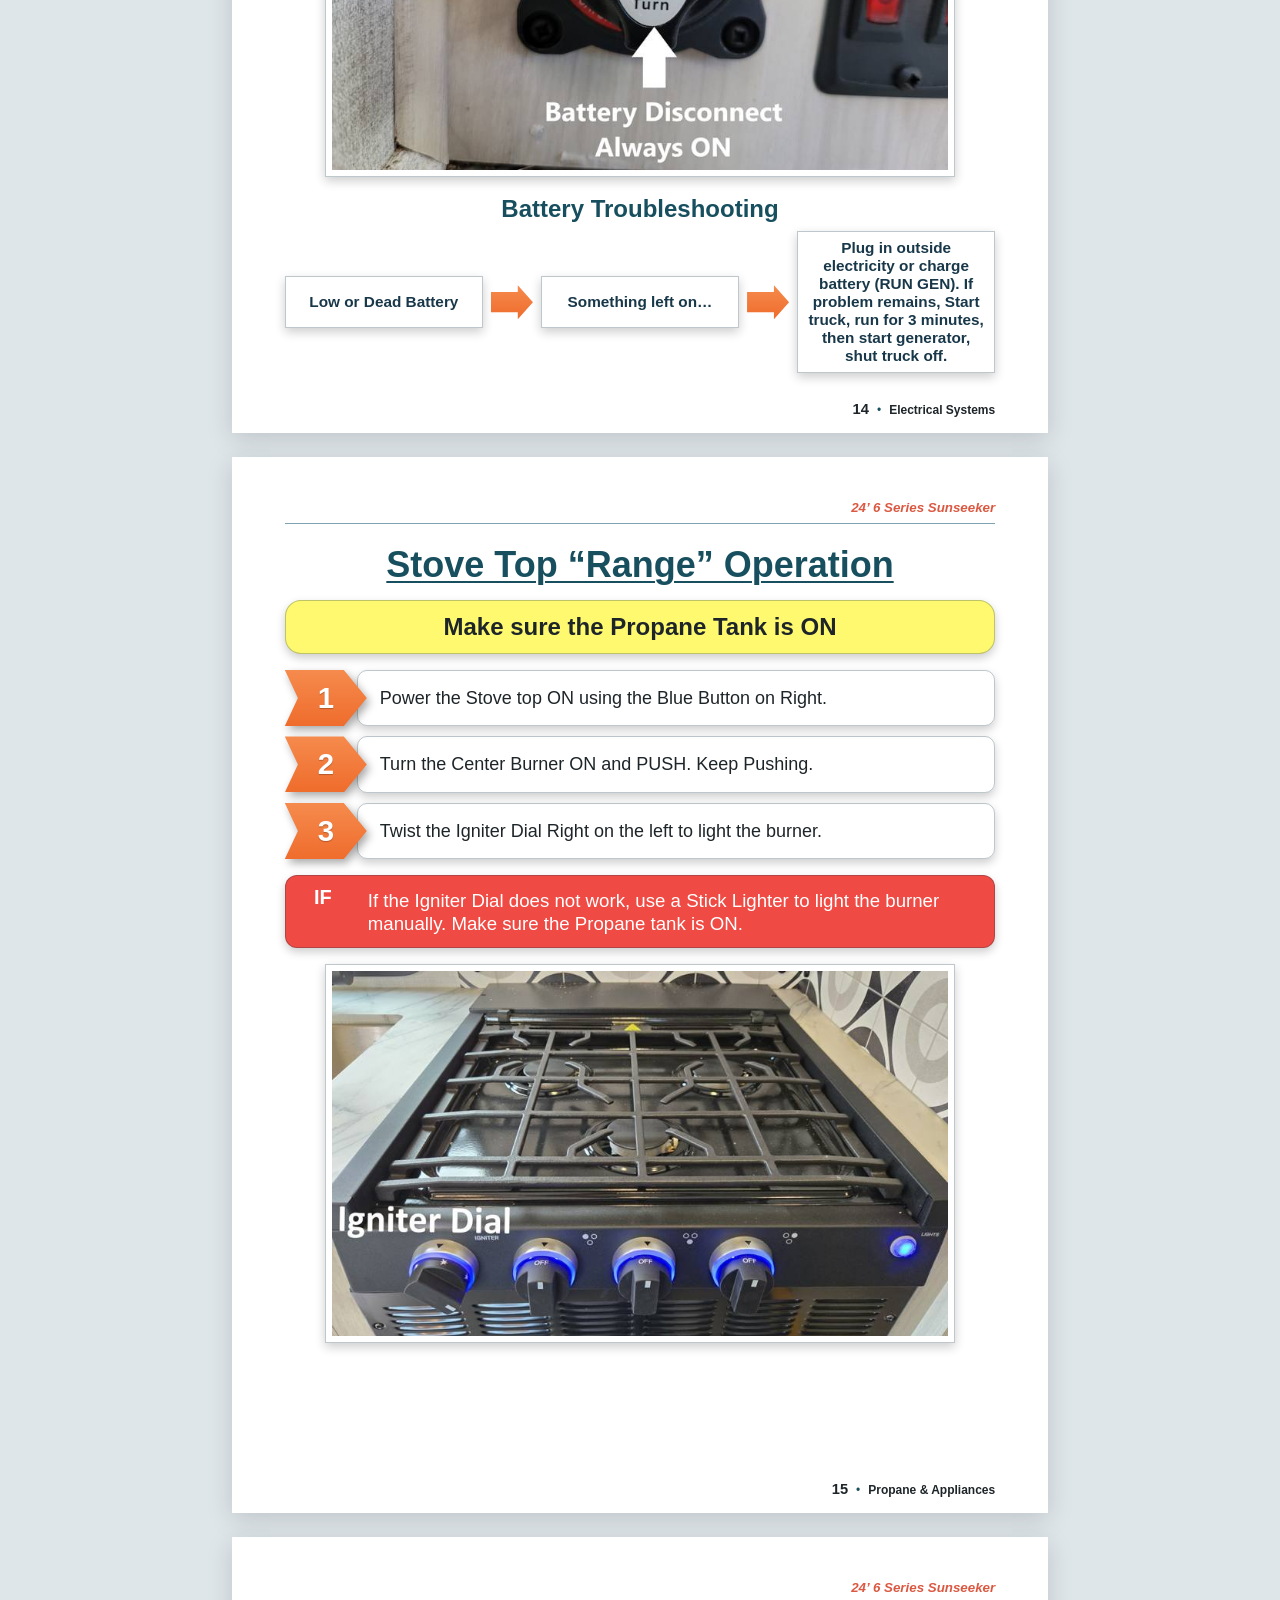
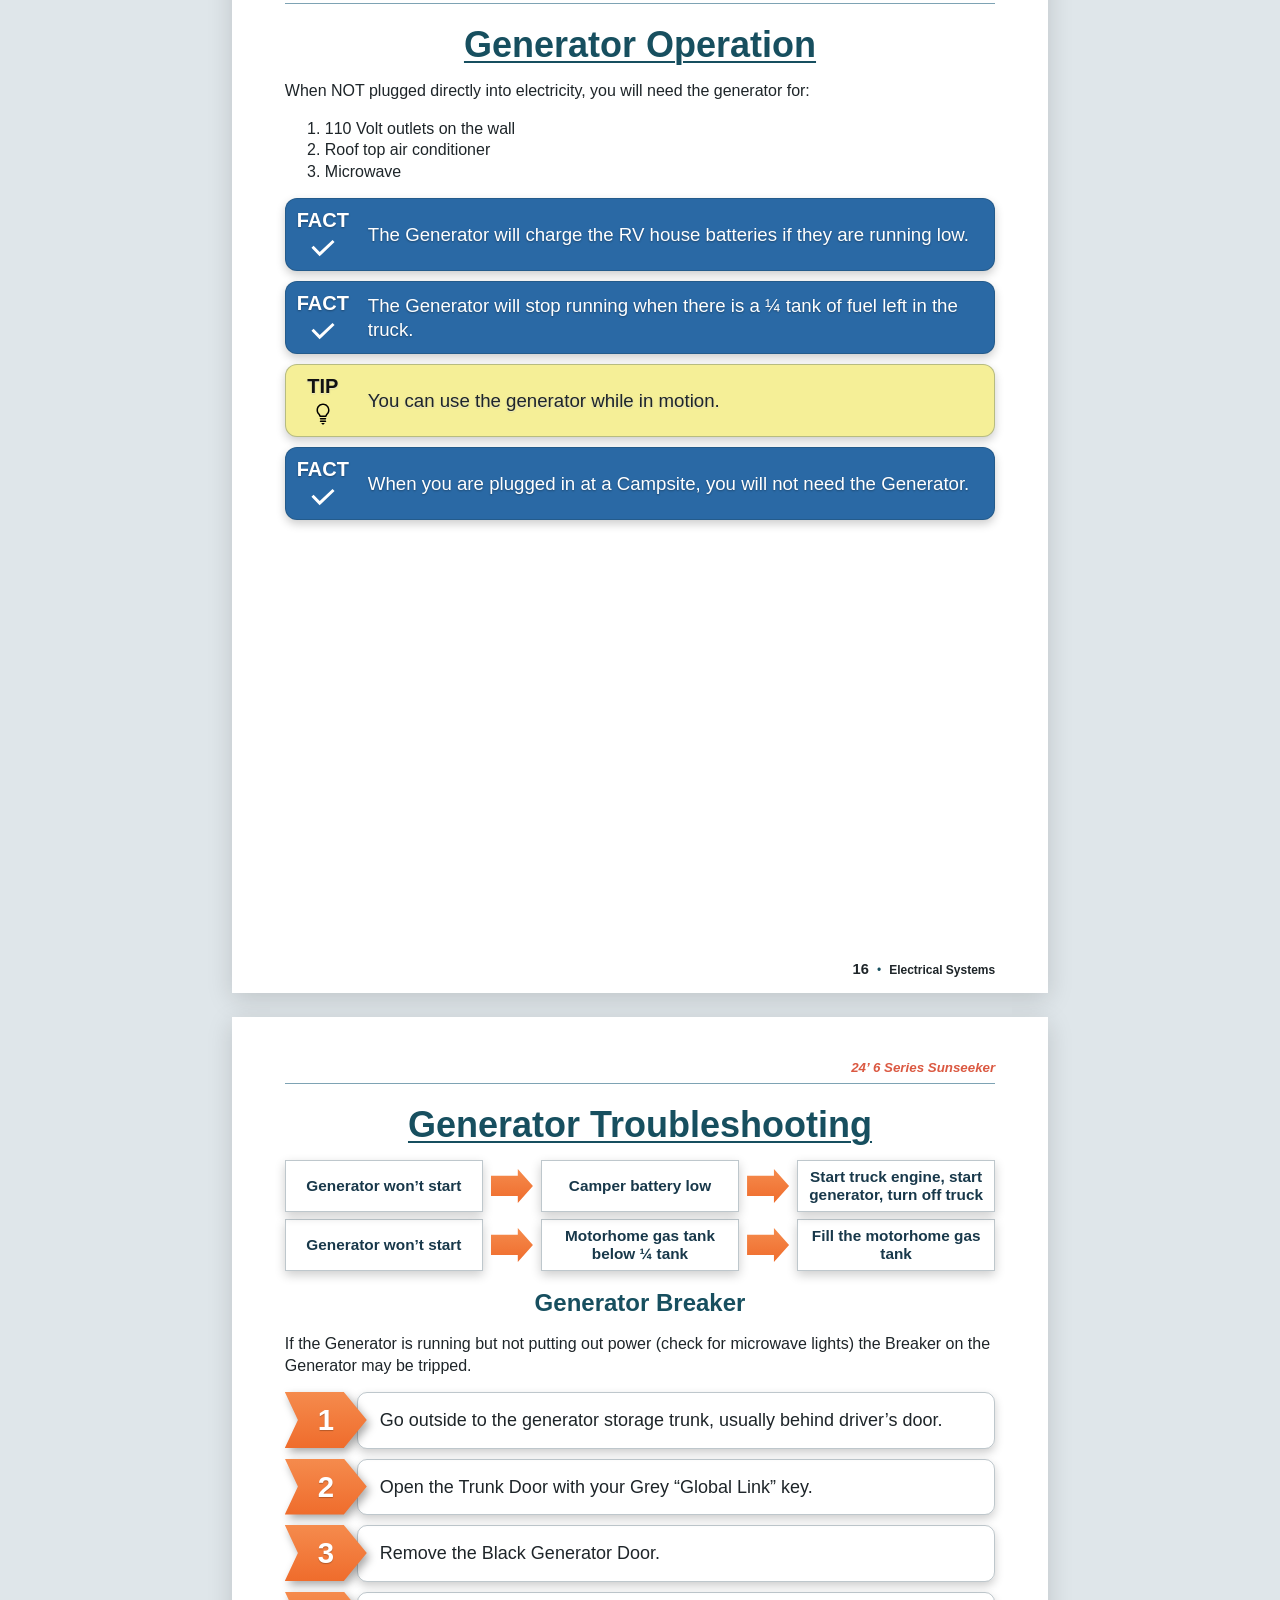
==== commit 571d3b67: "Rebuild thermostat canonical arrows" ====
--- a/index.html
+++ b/index.html
@@ -137,22 +137,22 @@
 
   <div class="thermostat-procedure">
     <div class="icon-step">
-      <div class="icon-arrow"><img src="assets/icons/power.svg" alt=""></div>
+      <div class="step-arrow-shadow icon-step-arrow"><div class="step-number"><img src="assets/icons/power.svg" alt=""></div></div>
       <div class="step-body"><div class="step-text">To turn the unit <strong>ON</strong> or <strong>OFF</strong>, press <strong>MODE</strong>.</div></div>
     </div>
 
     <div class="icon-step">
-      <div class="icon-arrow"><img src="assets/icons/snowflake.svg" alt=""></div>
+      <div class="step-arrow-shadow icon-step-arrow"><div class="step-number"><img src="assets/icons/snowflake.svg" alt=""></div></div>
       <div class="step-body"><div class="step-text">For <strong>Air Conditioning</strong>, press <strong>Mode</strong> until you see <strong>“Cool.”</strong><br>Then, press <strong>Fan</strong> until you are on <strong>“Auto.”</strong></div></div>
     </div>
 
     <div class="icon-step">
-      <div class="icon-arrow"><img src="assets/icons/flame.svg" alt=""></div>
+      <div class="step-arrow-shadow icon-step-arrow"><div class="step-number"><img src="assets/icons/flame.svg" alt=""></div></div>
       <div class="step-body"><div class="step-text">For <strong>Heat</strong>, press <strong>Mode</strong> until you see <strong>“Furnace.”</strong><br>Then, press <strong>Fan</strong> until it is <strong>OFF.</strong></div></div>
     </div>
 
     <div class="icon-step">
-      <div class="icon-arrow"><img src="assets/icons/speedometer.svg" alt=""></div>
+      <div class="step-arrow-shadow icon-step-arrow"><div class="step-number"><img src="assets/icons/speedometer.svg" alt=""></div></div>
       <div class="step-body"><div class="step-text">Set to desired temperature.</div></div>
     </div>
   </div>
--- a/css/components.css
+++ b/css/components.css
@@ -659,87 +659,87 @@
 }
 
 
-/* Procedure arrow depth and overlap refinements */
-.step-number {
+/* Canonical procedure arrow system */
+.step,
+.icon-step,
+.ac-setup-row {
+  overflow: visible;
+}
+
+.step-arrow-shadow {
   position: relative;
   z-index: 2;
-  filter: drop-shadow(3px 4px 3px rgb(0 0 0 / 30%));
-}
-
-.ac-setup-row .step-number {
-  margin-right: -10px;
-}
-
-.ac-setup-row > .step-body {
-  padding-left: 16px;
-}
-
-/* Small A/C TIP cards use explicit vertical centering */
-.ac-side-tip {
-  display: grid;
-  grid-template-columns: 48px 1fr;
-  align-items: stretch;
-}
-
-.ac-side-tip .callout-label {
-  height: 54px;
-  align-self: auto;
-  display: flex;
-  flex-direction: column;
-  align-items: center;
-  justify-content: center;
-  padding: 0;
-  line-height: 1;
-}
-
-.ac-side-tip .callout-label::after {
-  flex: 0 0 18px;
-  margin-top: 3px;
-}
-
-.ac-side-tip .callout-body {
-  height: 54px;
-  display: flex;
-  align-items: center;
-  justify-content: center;
-  padding: 4px 8px 4px 2px;
-  line-height: 1.15;
-  text-align: center;
-}
-
-
-/* Definitive A/C row layout */
+  width: 72px;
+  height: 56px;
+  overflow: visible;
+  filter: drop-shadow(3px 4px 4px rgb(0 0 0 / 34%));
+}
+
+.step-arrow-shadow .step-number {
+  width: 82px;
+  height: 56px;
+  min-height: 56px;
+  margin: 0;
+  display: grid;
+  place-items: center;
+  background: linear-gradient(#f58b4d, #ef6c2c);
+  clip-path: polygon(0 0, 72% 0, 100% 50%, 72% 100%, 0 100%, 16% 50%);
+  filter: none;
+  box-shadow: none;
+}
+
+.step-arrow-shadow .step-number::before,
+.step-arrow-shadow .step-number::after {
+  content: none;
+  display: none;
+}
+
+.step > .step-body {
+  position: relative;
+  z-index: 1;
+  padding-left: 22px;
+}
+
+/* Compact A/C procedure arrows */
 .ac-setup-row {
   grid-template-columns: 66px minmax(0, 1fr) 190px;
   align-items: center;
 }
 
-.ac-setup-row .step-number {
-  position: relative;
+.ac-setup-row .step-arrow-shadow {
   width: 66px;
   height: 54px;
-  margin-right: -12px;
-  overflow: visible;
-  filter: none;
-  isolation: isolate;
-}
-
-.ac-setup-row .step-number::before {
-  content: "";
-  position: absolute;
-  inset: 4px -5px -5px 4px;
-  z-index: -1;
-  background: rgb(0 0 0 / 28%);
-  clip-path: polygon(0 0, 72% 0, 100% 50%, 72% 100%, 0 100%, 16% 50%);
-  filter: blur(3px);
-}
-
-.ac-setup-row > .step-body {
+  margin: 0;
+  filter: drop-shadow(3px 4px 4px rgb(0 0 0 / 34%));
+}
+
+.ac-setup-row .step-arrow-shadow .step-number {
+  width: 78px;
   height: 54px;
   min-height: 54px;
-  padding: 5px 10px 5px 18px;
-}
-
+}
+
+.ac-setup-row > .step-body {
+  position: relative;
+  z-index: 1;
+  height: 54px;
+  min-height: 54px;
+  display: flex;
+  align-items: center;
+  justify-content: center;
+  padding: 6px 10px 6px 24px;
+  border: 2px solid var(--title-blue);
+  box-shadow: none;
+  text-align: center;
+  font-size: 10.5pt;
+}
+
+.ac-setup-row .step-text {
+  width: 100%;
+  line-height: 1.3;
+}
+
+/* Compact A/C side TIP cards */
 .ac-side-tip {
   height: 54px;
   min-height: 54px;
@@ -748,10 +748,11 @@
   grid-template-columns: 52px minmax(0, 1fr);
   align-items: center;
   overflow: hidden;
+  border-radius: 9px;
+  box-shadow: none;
 }
 
 .ac-side-tip .callout-label {
-  position: static;
   width: auto;
   height: 54px;
   min-height: 54px;
@@ -774,7 +775,6 @@
 
 .ac-side-tip .callout-body {
   width: auto;
-  height: auto;
   min-height: 0;
   align-self: center;
   display: block;
@@ -784,179 +784,39 @@
   text-align: center;
 }
 
-
-/* Final arrow shadow implementation: shadow the wrapper, clip only the orange fill */
-.ac-setup-row .step-number {
-  position: relative;
-  width: 66px;
-  height: 54px;
-  margin-right: -12px;
-  overflow: visible;
-  clip-path: none;
-  background: transparent;
-  filter: none;
-  box-shadow: none;
-  isolation: auto;
-}
-
-.ac-setup-row .step-number::before {
-  content: "";
-  position: absolute;
-  inset: 0;
-  z-index: -1;
-  background: transparent;
-  clip-path: none;
-  filter: none;
-  box-shadow: 3px 4px 6px rgb(0 0 0 / 32%);
-  border-radius: 2px;
-}
-
-.ac-setup-row .step-number::after {
-  content: "";
-  position: absolute;
-  inset: 0;
-  z-index: -1;
-  background: linear-gradient(#f58b4d, #ef6c2c);
-  clip-path: polygon(0 0, 72% 0, 100% 50%, 72% 100%, 0 100%, 16% 50%);
-}
-
-
-/* Polygon-aware procedure arrow shadow */
-.ac-setup-row .step-number {
-  position: relative;
-  z-index: 2;
-  width: 66px;
-  height: 54px;
-  margin-right: -12px;
-  overflow: visible;
-  background: linear-gradient(#f58b4d, #ef6c2c);
-  clip-path: polygon(0 0, 72% 0, 100% 50%, 72% 100%, 0 100%, 16% 50%);
-  box-shadow: none;
-  filter: drop-shadow(3px 4px 4px rgb(0 0 0 / 32%));
-  isolation: auto;
-}
-
-.ac-setup-row .step-number::before,
-.ac-setup-row .step-number::after {
-  content: none;
-  display: none;
-}
-
-
-/* Two-layer polygon shadow component */
-.ac-setup-row {
-  grid-template-columns: 66px minmax(0, 1fr) 190px;
-}
-
-.ac-setup-row .step-arrow-shadow {
-  position: relative;
-  z-index: 2;
-  width: 66px;
-  height: 54px;
-  margin-right: -12px;
-  overflow: visible;
-  filter: drop-shadow(3px 4px 4px rgb(0 0 0 / 34%));
-}
-
-.ac-setup-row .step-arrow-shadow .step-number {
-  width: 66px;
-  height: 54px;
-  min-height: 54px;
-  margin: 0;
-  display: grid;
-  place-items: center;
-  background: linear-gradient(#f58b4d, #ef6c2c);
-  clip-path: polygon(0 0, 72% 0, 100% 50%, 72% 100%, 0 100%, 16% 50%);
-  filter: none;
-  box-shadow: none;
-}
-
-.ac-setup-row .step-arrow-shadow .step-number::before,
-.ac-setup-row .step-arrow-shadow .step-number::after {
-  content: none;
-  display: none;
-}
-
-
-/* Extend shadowed A/C arrows into instruction boxes */
-.ac-setup-row .step-arrow-shadow {
-  width: 66px;
-  height: 54px;
-  margin-right: 0;
-  overflow: visible;
-}
-
-.ac-setup-row .step-arrow-shadow .step-number {
-  position: relative;
-  z-index: 3;
-  width: 78px;
-  height: 54px;
-  min-height: 54px;
-}
-
-.ac-setup-row > .step-body {
-  position: relative;
-  z-index: 1;
-  padding-left: 24px;
-}
-
-
-/* Standard procedure arrow component */
-.step,
-.icon-step,
-.ac-setup-row {
-  overflow: visible;
-}
-
-.step-arrow-shadow {
-  position: relative;
-  z-index: 2;
-  width: 72px;
-  height: 56px;
-  overflow: visible;
-  filter: drop-shadow(3px 4px 4px rgb(0 0 0 / 34%));
-}
-
-.step-arrow-shadow .step-number {
-  width: 82px;
-  height: 56px;
-  min-height: 56px;
-  margin: 0;
-  display: grid;
-  place-items: center;
-  background: linear-gradient(#f58b4d, #ef6c2c);
-  clip-path: polygon(0 0, 72% 0, 100% 50%, 72% 100%, 0 100%, 16% 50%);
-  filter: none;
-  box-shadow: none;
-}
-
-.step-arrow-shadow .step-number::before,
-.step-arrow-shadow .step-number::after {
-  content: none;
-  display: none;
-}
-
-.step > .step-body {
-  position: relative;
-  z-index: 1;
-  padding-left: 22px;
-}
-
-/* Preserve the compact A/C dimensions */
-.ac-setup-row .step-arrow-shadow {
-  width: 66px;
-  height: 54px;
-}
-
-.ac-setup-row .step-arrow-shadow .step-number {
-  width: 78px;
-  height: 54px;
-  min-height: 54px;
-}
-
-/* Polygon-aware troubleshooting connector shadows */
+/* Troubleshooting connector arrows */
 .troubleshooting .arrow {
   position: relative;
   z-index: 1;
   filter: drop-shadow(3px 4px 3px rgb(0 0 0 / 28%));
 }
+
+
+/* Thermostat icon arrows use the canonical procedure-arrow geometry */
+.icon-step {
+  grid-template-columns: 72px 1fr;
+  align-items: center;
+}
+
+.icon-step-arrow {
+  width: 72px;
+  height: 52px;
+}
+
+.icon-step-arrow .step-number {
+  width: 82px;
+  height: 52px;
+  min-height: 52px;
+}
+
+.icon-step-arrow .step-number img {
+  width: 30px;
+  height: 30px;
+  object-fit: contain;
+}
+
+.icon-step > .step-body {
+  position: relative;
+  z-index: 1;
+  padding-left: 22px;
+}
